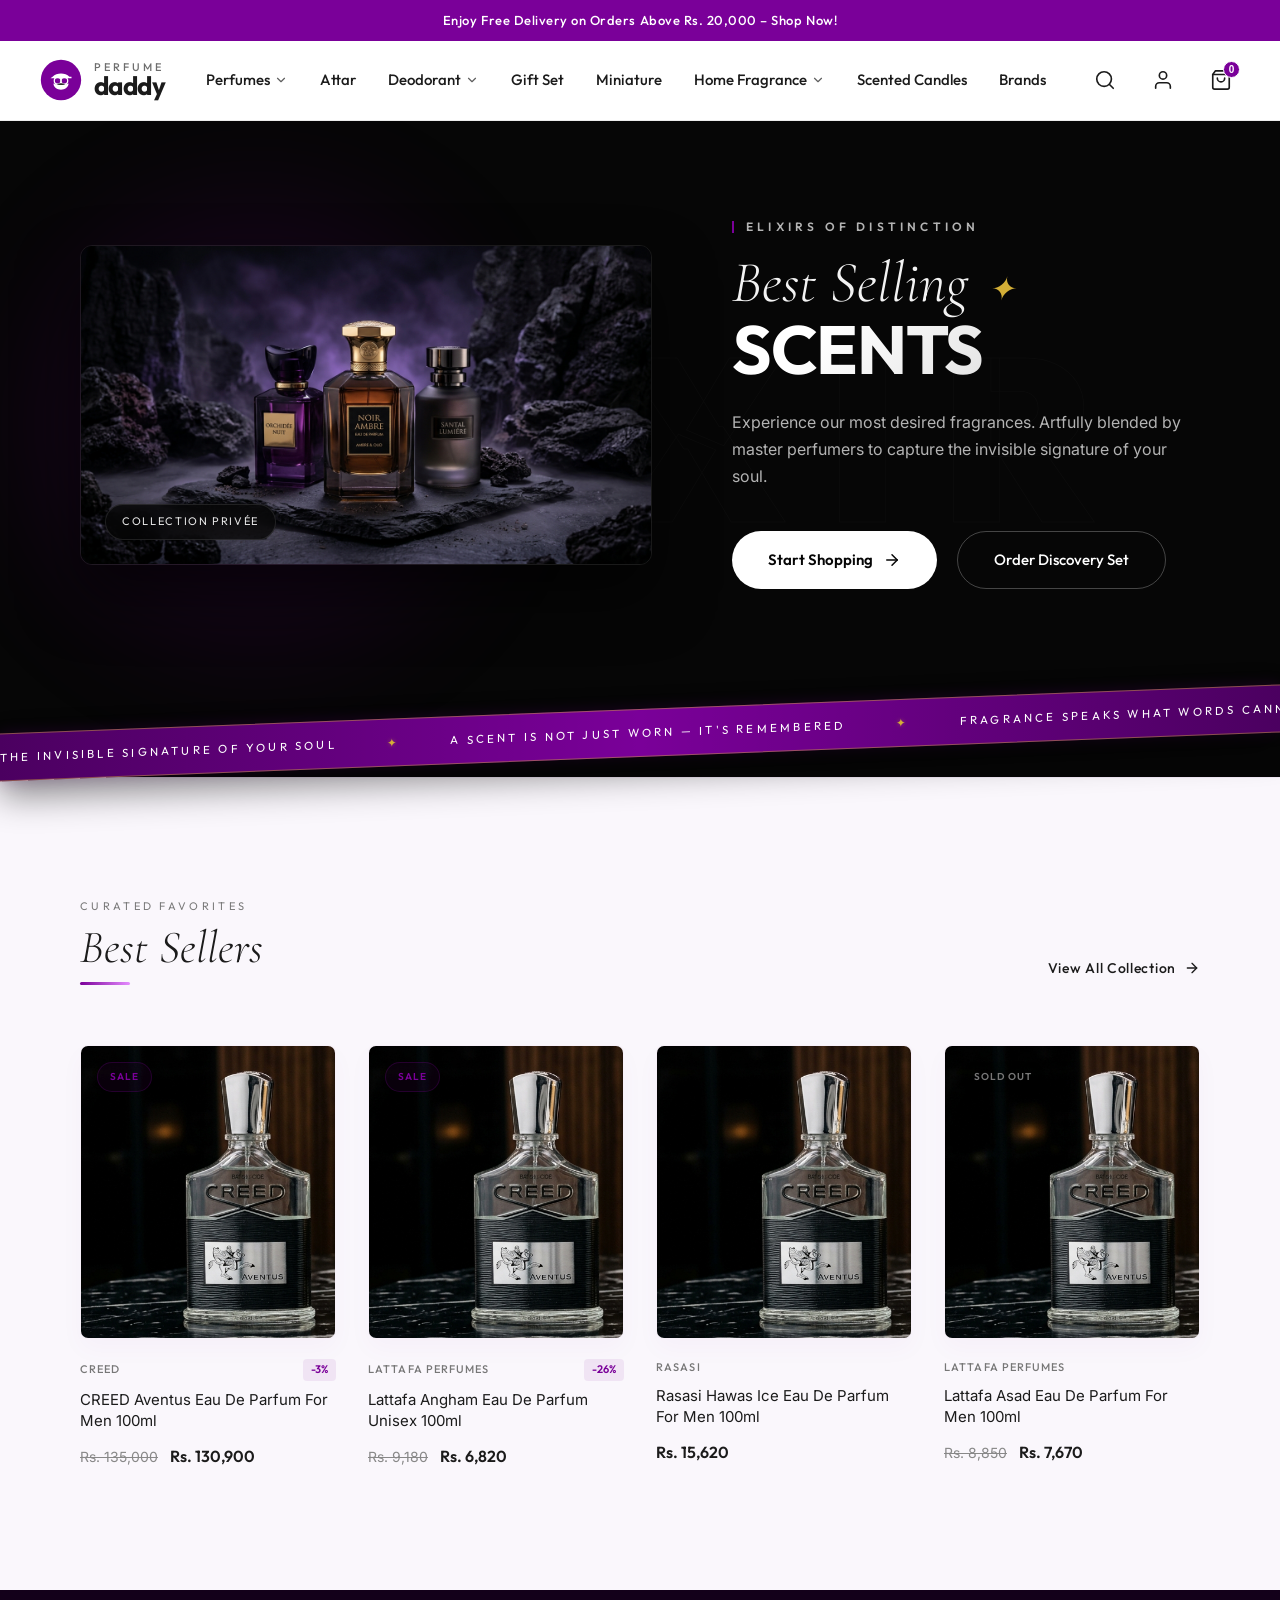
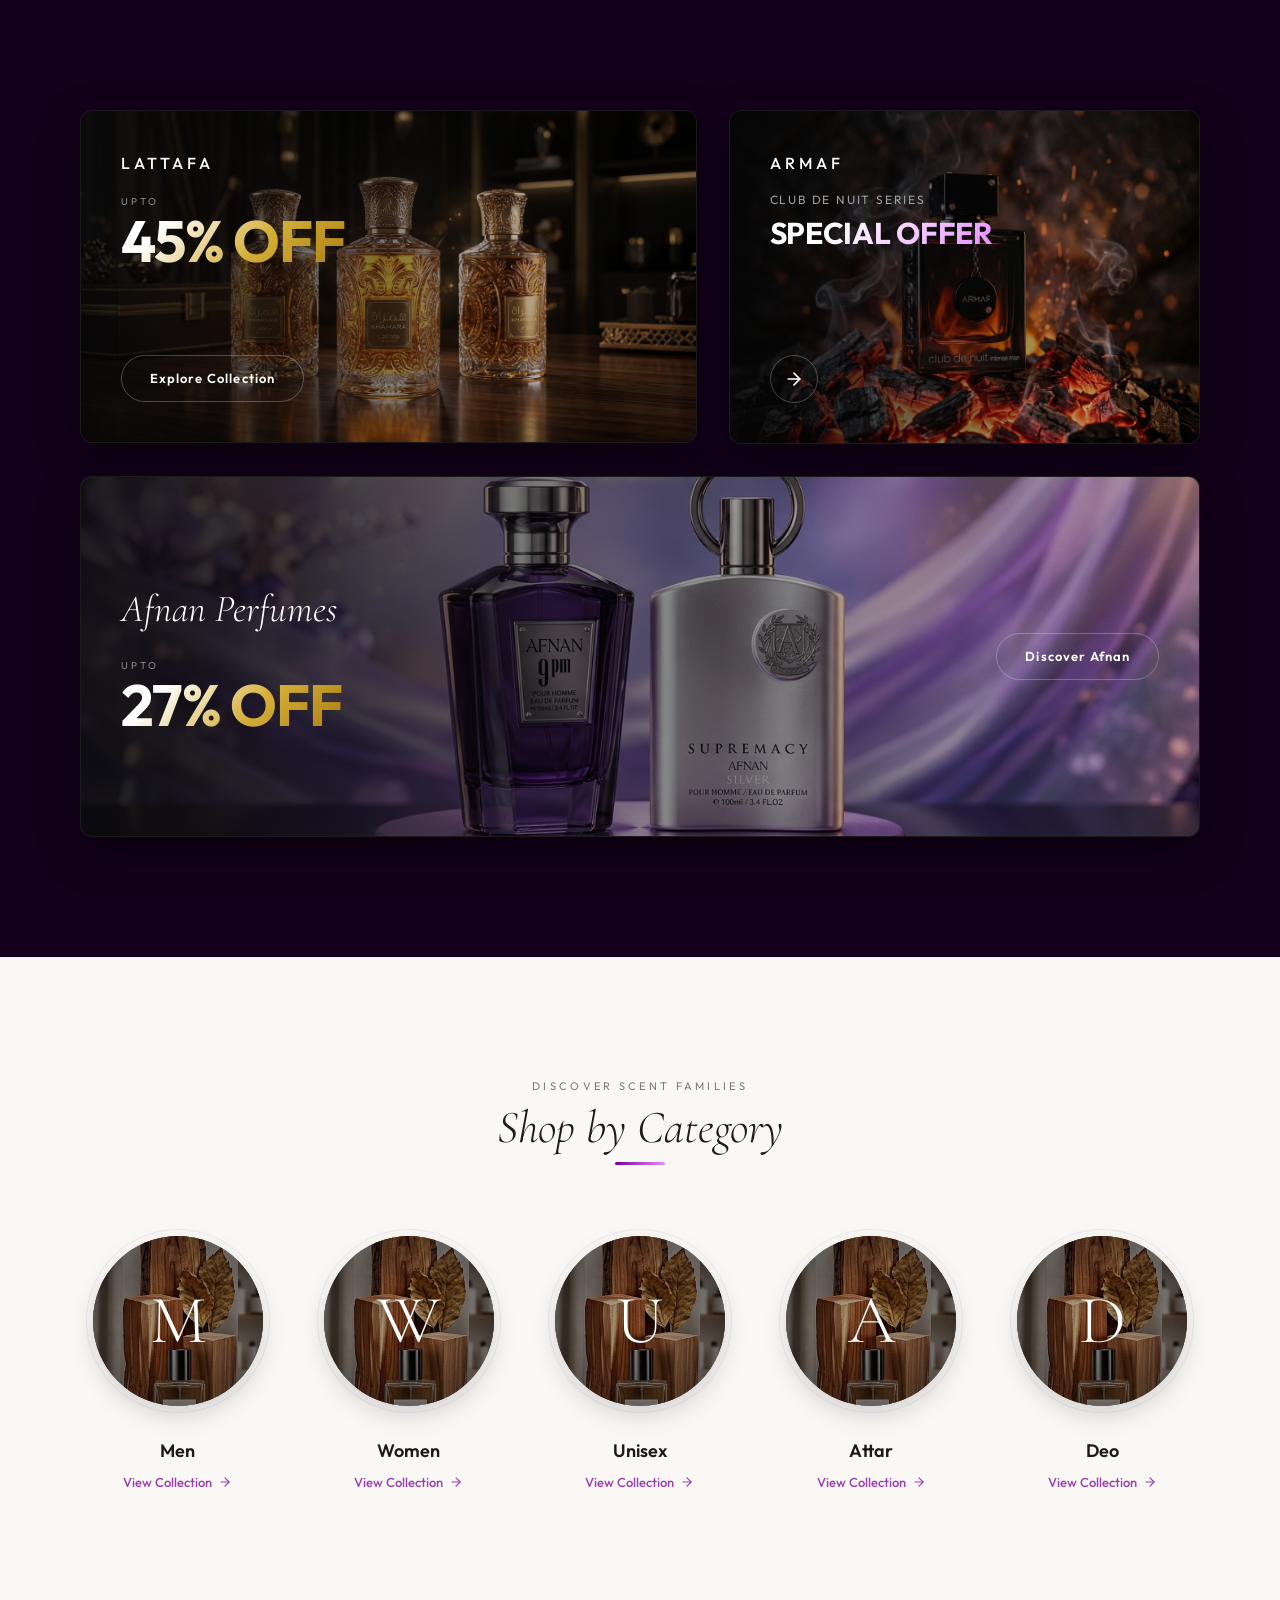
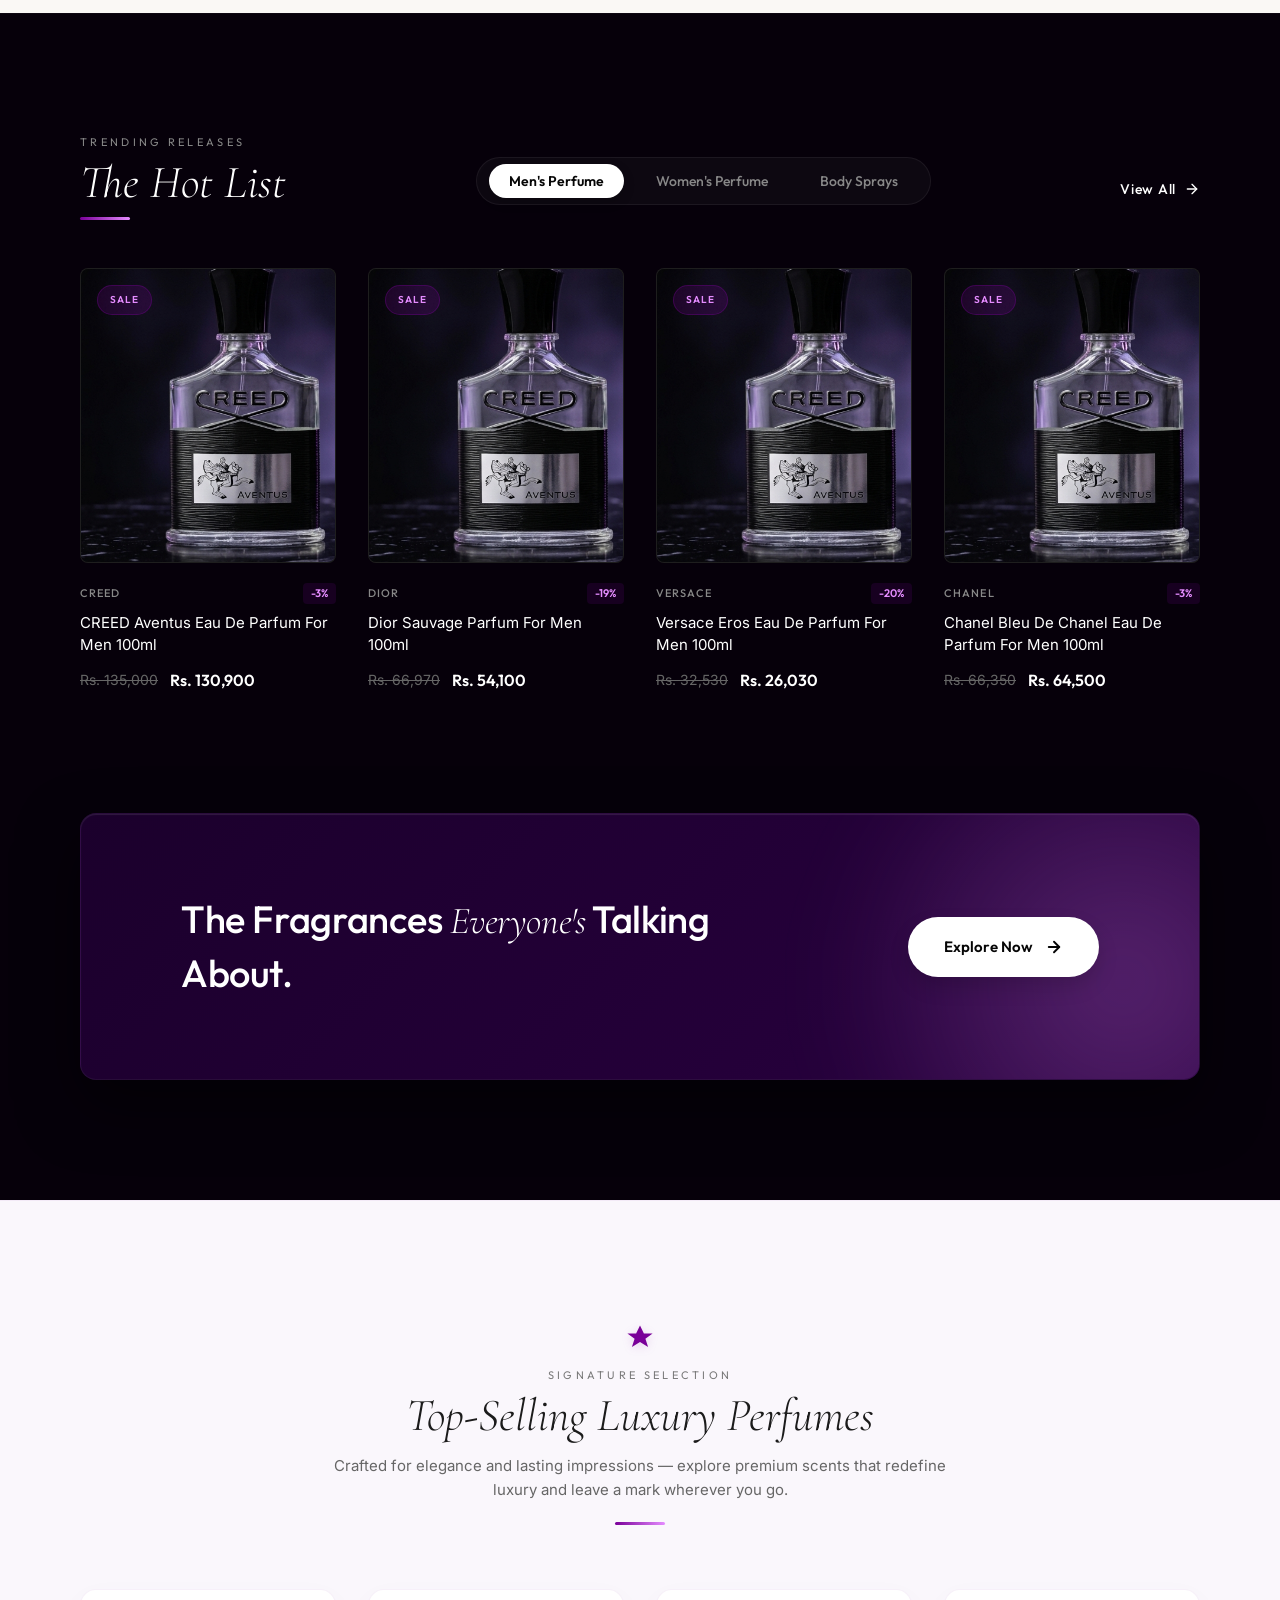
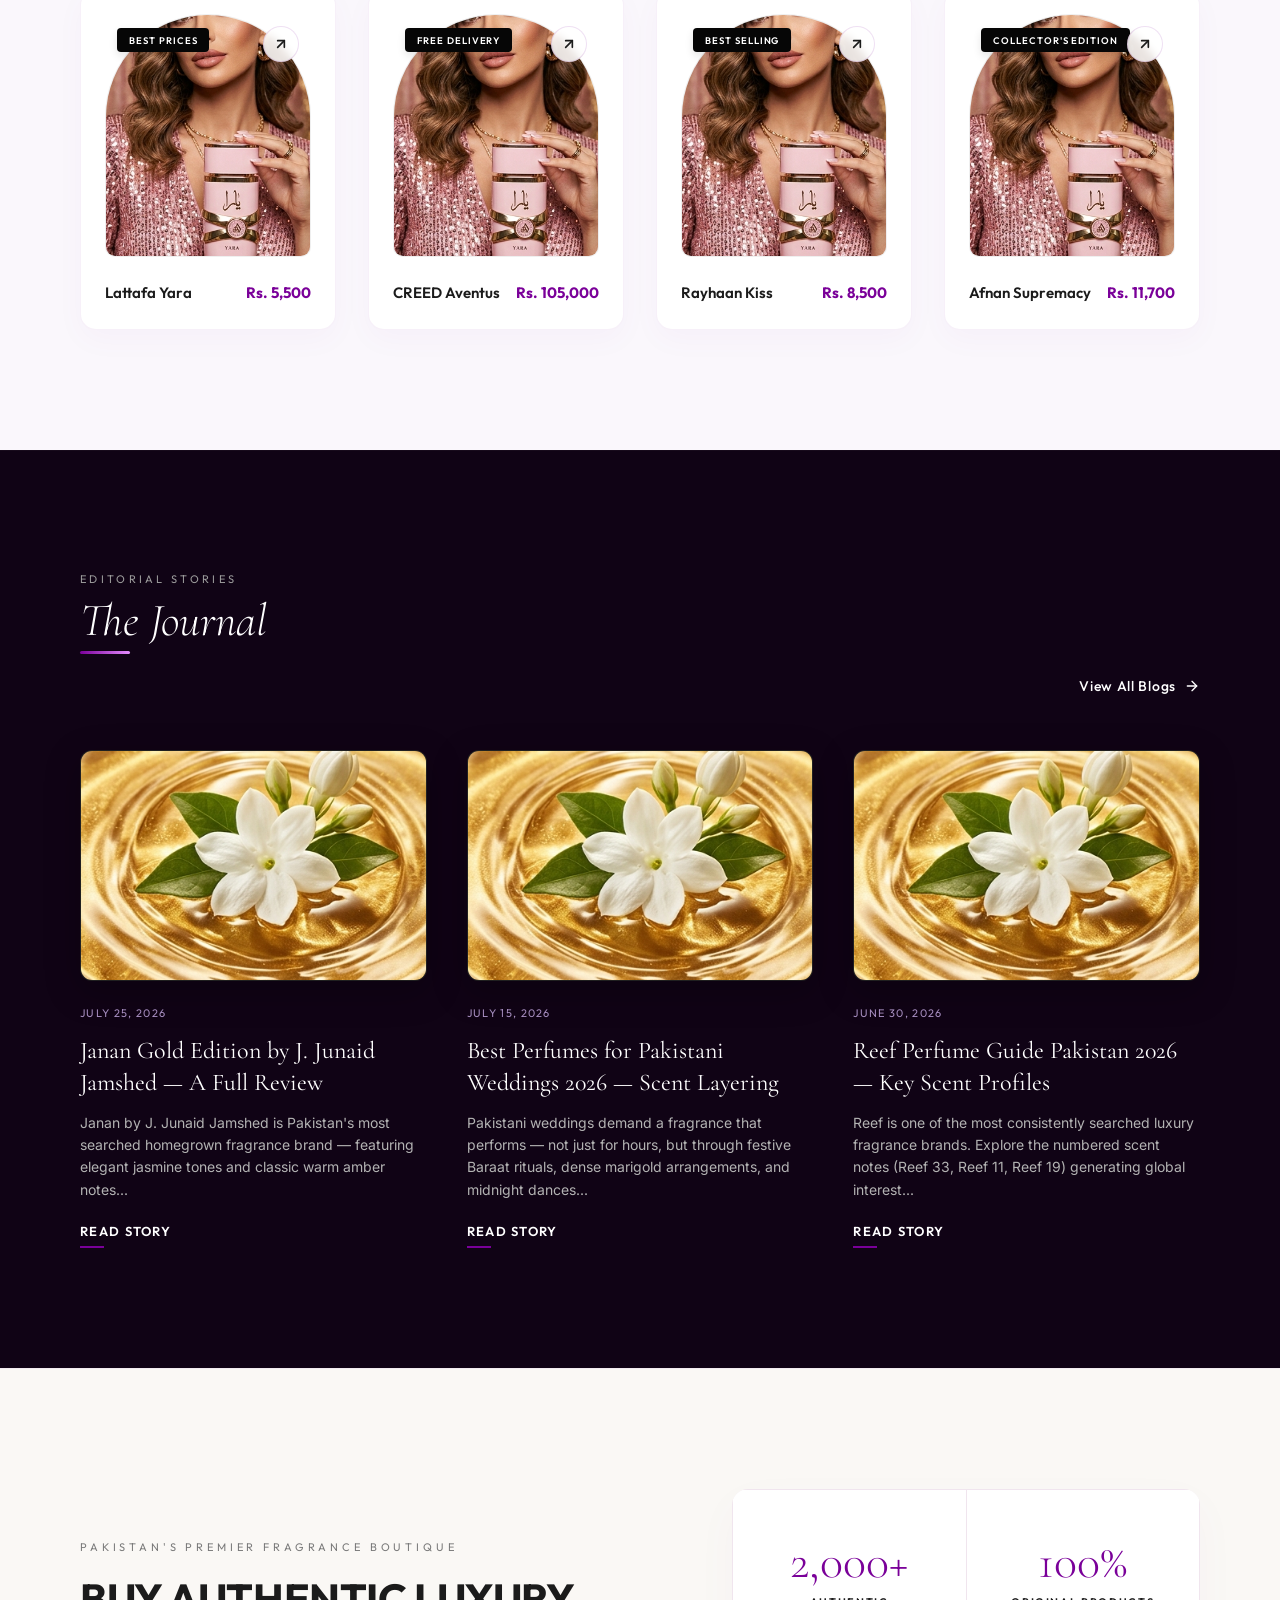
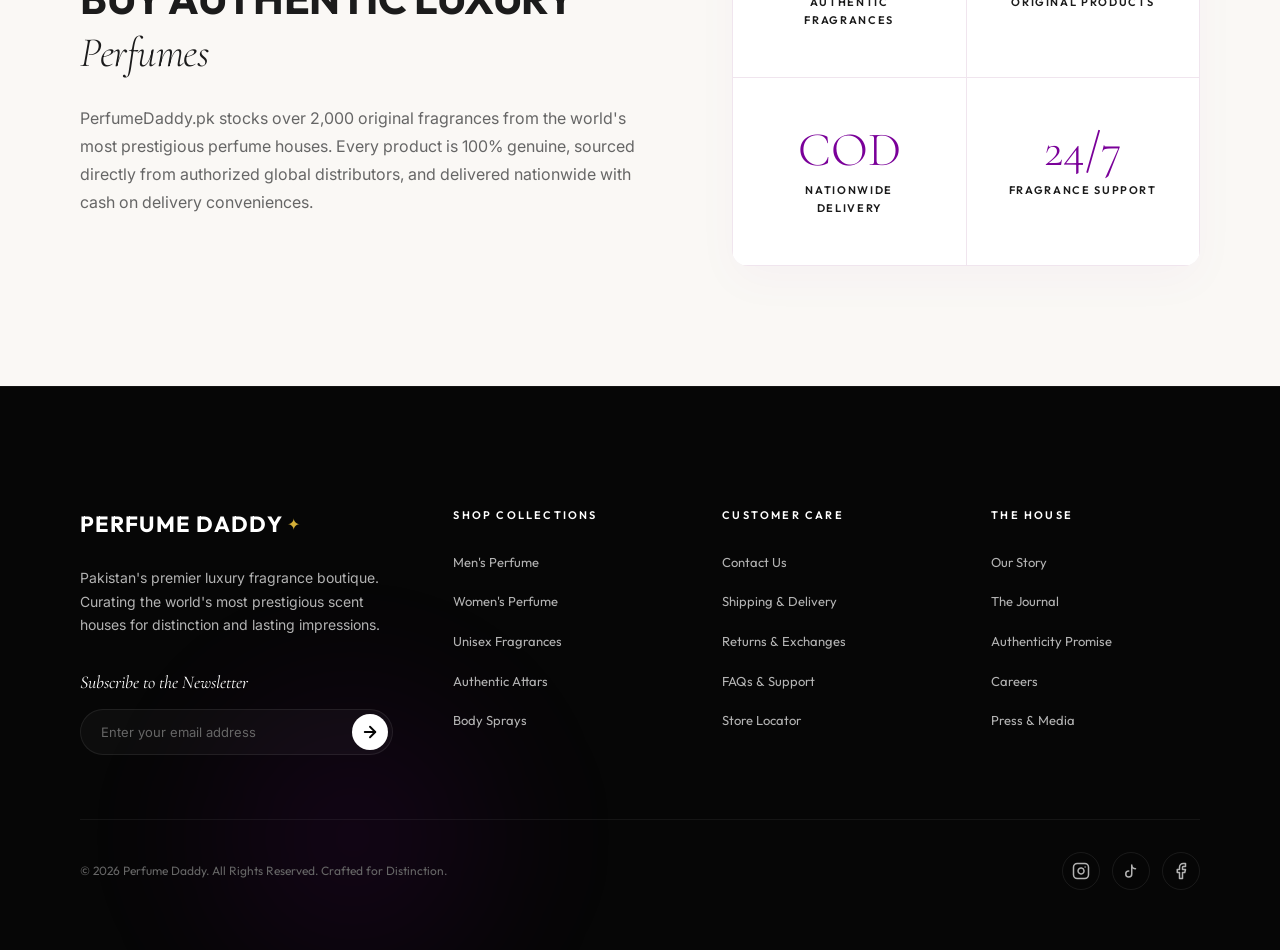
==== index.html @ d7f401bd "first commit" ====
<!DOCTYPE html>
<html lang="en">
<head>
  <meta charset="UTF-8">
  <meta name="viewport" content="width=device-width, initial-scale=1.0">
  <title>Perfume Daddy | Premium Fragrances</title>
  <meta name="description" content="Discover premium perfumes, attars, deodorants, and home fragrances. Enjoy free delivery on orders above Rs. 20,000.">
  
  <!-- Typography: Cormorant Garamond for luxury serif, Outfit for display/headings, Inter for body -->
  <link rel="preconnect" href="https://fonts.googleapis.com">
  <link rel="preconnect" href="https://fonts.gstatic.com" crossorigin>
  <link href="https://fonts.googleapis.com/css2?family=Cormorant+Garamond:ital,wght@0,300;0,400;0,500;0,600;1,400&family=Inter:wght@400;500;600&family=Outfit:wght@400;500;600;700&display=swap" rel="stylesheet">
  
  <!-- CSS Stylesheet -->
  <link rel="stylesheet" href="index.css">
</head>
<body>

  <!-- Announcement Bar -->
  <div class="announcement-bar">
    <div class="announcement-content">
      <span>Enjoy Free Delivery on Orders Above Rs. 20,000 – Shop Now!</span>
    </div>
  </div>

  <!-- Header -->
  <header class="site-header">
    <div class="header-container">
      
      <!-- Mobile Menu Trigger -->
      <button class="mobile-menu-trigger" aria-label="Toggle Menu" id="menuBtn">
        <svg viewBox="0 0 24 24" width="24" height="24" stroke="currentColor" stroke-width="2" fill="none" stroke-linecap="round" stroke-linejoin="round">
          <line x1="3" y1="12" x2="21" y2="12"></line>
          <line x1="3" y1="6" x2="21" y2="6"></line>
          <line x1="3" y1="18" x2="21" y2="18"></line>
        </svg>
      </button>

      <!-- Logo -->
      <a href="/" class="logo-link" aria-label="Perfume Daddy Home">
        <div class="logo-wrapper">
          <!-- Stylized Avatar Icon (Circle + Hipster Character) -->
          <svg class="logo-avatar" viewBox="0 0 100 100" width="42" height="42">
            <circle cx="50" cy="50" r="48" fill="#7A0099" />
            <!-- Cap -->
            <path d="M30 42 C 40 32, 60 32, 70 42 L 75 42 L 75 46 L 25 46 Z" fill="#ffffff" />
            <!-- Glasses -->
            <circle cx="42" cy="52" r="8" stroke="#ffffff" stroke-width="3" fill="none" />
            <circle cx="58" cy="52" r="8" stroke="#ffffff" stroke-width="3" fill="none" />
            <line x1="50" y1="52" x2="50" y2="52" stroke="#ffffff" stroke-width="3" />
            <!-- Beard & Face -->
            <path d="M32 58 C 32 78, 68 78, 68 58 C 68 62, 32 62, 32 58 Z" fill="#ffffff" />
            <!-- Mustache -->
            <path d="M40 60 Q 50 56 60 60 Q 50 64 40 60 Z" fill="#2d2d2d" />
          </svg>
          <div class="logo-text-group">
            <span class="logo-subtitle">perfume</span>
            <span class="logo-title">daddy</span>
          </div>
        </div>
      </a>

      <!-- Desktop Navigation Menu -->
      <nav class="desktop-nav" aria-label="Primary Navigation">
        <ul class="nav-list">
          <li class="nav-item has-dropdown">
            <a href="/perfumes" class="nav-link">
              Perfumes
              <svg class="dropdown-chevron" viewBox="0 0 24 24" width="14" height="14" stroke="currentColor" stroke-width="2" fill="none" stroke-linecap="round" stroke-linejoin="round">
                <polyline points="6 9 12 15 18 9"></polyline>
              </svg>
            </a>
            <!-- Premium Dropdown Menu -->
            <div class="dropdown-panel">
              <div class="dropdown-grid">
                <div class="dropdown-column">
                  <h3>By Concentration</h3>
                  <ul>
                    <li><a href="/eau-de-parfum">Eau de Parfum (EDP)</a></li>
                    <li><a href="/eau-de-toilette">Eau de Toilette (EDT)</a></li>
                    <li><a href="/eau-de-cologne">Eau de Cologne (EDC)</a></li>
                    <li><a href="/parfum-extraits">Parfum Extraits</a></li>
                  </ul>
                </div>
                <div class="dropdown-column">
                  <h3>By Scent Profile</h3>
                  <ul>
                    <li><a href="/woody">Woody & Earthy</a></li>
                    <li><a href="/citrus">Fresh & Citrusy</a></li>
                    <li><a href="/oriental">Warm & Spicy</a></li>
                    <li><a href="/floral">Floral & Sweet</a></li>
                  </ul>
                </div>
                <div class="dropdown-column">
                  <h3>Trending</h3>
                  <ul>
                    <li><a href="/new-arrivals">New Arrivals</a></li>
                    <li><a href="/best-sellers">Best Sellers</a></li>
                    <li><a href="/exclusive">Exclusive Blends</a></li>
                  </ul>
                </div>
              </div>
            </div>
          </li>
          
          <li class="nav-item">
            <a href="/attar" class="nav-link">Attar</a>
          </li>
          
          <li class="nav-item has-dropdown">
            <a href="/deodorant" class="nav-link">
              Deodorant
              <svg class="dropdown-chevron" viewBox="0 0 24 24" width="14" height="14" stroke="currentColor" stroke-width="2" fill="none" stroke-linecap="round" stroke-linejoin="round">
                <polyline points="6 9 12 15 18 9"></polyline>
              </svg>
            </a>
            <div class="dropdown-panel mini-dropdown">
              <ul>
                <li><a href="/deodorant-men">For Men</a></li>
                <li><a href="/deodorant-women">For Women</a></li>
                <li><a href="/deodorant-unisex">Unisex</a></li>
              </ul>
            </div>
          </li>
          
          <li class="nav-item">
            <a href="/gift-set" class="nav-link">Gift Set</a>
          </li>
          
          <li class="nav-item">
            <a href="/miniature" class="nav-link">Miniature</a>
          </li>
          
          <li class="nav-item has-dropdown">
            <a href="/home-fragrance" class="nav-link">
              Home Fragrance
              <svg class="dropdown-chevron" viewBox="0 0 24 24" width="14" height="14" stroke="currentColor" stroke-width="2" fill="none" stroke-linecap="round" stroke-linejoin="round">
                <polyline points="6 9 12 15 18 9"></polyline>
              </svg>
            </a>
            <div class="dropdown-panel mini-dropdown">
              <ul>
                <li><a href="/reed-diffusers">Reed Diffusers</a></li>
                <li><a href="/room-sprays">Room Sprays</a></li>
                <li><a href="/essential-oils">Essential Oils</a></li>
              </ul>
            </div>
          </li>
          
          <li class="nav-item">
            <a href="/scented-candles" class="nav-link">Scented Candles</a>
          </li>
          
          <li class="nav-item">
            <a href="/brands" class="nav-link">Brands</a>
          </li>
        </ul>
      </nav>

      <!-- Action Utility Icons -->
      <div class="header-utilities">
        <button class="utility-btn" id="searchBtn" aria-label="Search Catalog">
          <svg viewBox="0 0 24 24" width="22" height="22" stroke="currentColor" stroke-width="1.8" fill="none" stroke-linecap="round" stroke-linejoin="round">
            <circle cx="11" cy="11" r="8"></circle>
            <line x1="21" y1="21" x2="16.65" y2="16.65"></line>
          </svg>
        </button>
        
        <a href="/account" class="utility-btn" aria-label="My Account">
          <svg viewBox="0 0 24 24" width="22" height="22" stroke="currentColor" stroke-width="1.8" fill="none" stroke-linecap="round" stroke-linejoin="round">
            <path d="M20 21v-2a4 4 0 0 0-4-4H8a4 4 0 0 0-4 4v2"></path>
            <circle cx="12" cy="7" r="4"></circle>
          </svg>
        </a>
        
        <button class="utility-btn cart-btn" id="cartBtn" aria-label="Shopping Cart">
          <svg viewBox="0 0 24 24" width="22" height="22" stroke="currentColor" stroke-width="1.8" fill="none" stroke-linecap="round" stroke-linejoin="round">
            <path d="M6 2L3 6v14a2 2 0 0 0 2 2h14a2 2 0 0 0 2-2V6l-3-4z"></path>
            <line x1="3" y1="6" x2="21" y2="6"></line>
            <path d="M16 10a4 4 0 0 1-8 0"></path>
          </svg>
          <span class="cart-badge">0</span>
        </button>
      </div>

    </div>
  </header>

  <!-- Interactive Slide-out Search Panel -->
  <div class="search-overlay" id="searchOverlay">
    <div class="search-container">
      <div class="search-box">
        <svg class="search-box-icon" viewBox="0 0 24 24" width="20" height="20" stroke="currentColor" stroke-width="2" fill="none" stroke-linecap="round" stroke-linejoin="round">
          <circle cx="11" cy="11" r="8"></circle>
          <line x1="21" y1="21" x2="16.65" y2="16.65"></line>
        </svg>
        <input type="text" placeholder="Search for perfumes, brands, notes..." aria-label="Search" id="searchInput">
        <button class="search-close-btn" id="closeSearchBtn" aria-label="Close Search">
          <svg viewBox="0 0 24 24" width="24" height="24" stroke="currentColor" stroke-width="2" fill="none" stroke-linecap="round" stroke-linejoin="round">
            <line x1="18" y1="6" x2="6" y2="18"></line>
            <line x1="6" y1="6" x2="18" y2="18"></line>
          </svg>
        </button>
      </div>
      <div class="search-suggestions">
        <p class="suggestion-title">Popular Searches</p>
        <div class="suggestion-tags">
          <a href="/search?q=oud" class="tag">Oud Perfumes</a>
          <a href="/search?q=musk" class="tag">Musk Attar</a>
          <a href="/search?q=french" class="tag">French Fragrances</a>
          <a href="/search?q=gift" class="tag">Gift Boxes</a>
        </div>
      </div>
    </div>
  </div>

  <!-- Interactive Slide-out Cart Drawer -->
  <div class="cart-drawer-overlay" id="cartDrawerOverlay">
    <div class="cart-drawer">
      <div class="cart-drawer-header">
        <h2>Your Bag</h2>
        <button class="cart-close-btn" id="closeCartBtn" aria-label="Close Cart">
          <svg viewBox="0 0 24 24" width="24" height="24" stroke="currentColor" stroke-width="2" fill="none" stroke-linecap="round" stroke-linejoin="round">
            <line x1="18" y1="6" x2="6" y2="18"></line>
            <line x1="6" y1="6" x2="18" y2="18"></line>
          </svg>
        </button>
      </div>
      
      <div class="cart-drawer-body">
        <!-- Empty Cart State -->
        <div class="empty-cart-state">
          <svg viewBox="0 0 24 24" width="48" height="48" stroke="#ccc" stroke-width="1.5" fill="none" stroke-linecap="round" stroke-linejoin="round">
            <path d="M6 2L3 6v14a2 2 0 0 0 2 2h14a2 2 0 0 0 2-2V6l-3-4z"></path>
            <line x1="3" y1="6" x2="21" y2="6"></line>
            <path d="M16 10a4 4 0 0 1-8 0"></path>
          </svg>
          <p>Your bag is empty.</p>
          <a href="/collections" class="btn-primary">Browse Perfumes</a>
        </div>
      </div>
    </div>
  </div>

  <!-- Mobile Menu Drawer -->
  <div class="mobile-drawer-overlay" id="mobileDrawerOverlay">
    <div class="mobile-drawer">
      <div class="mobile-drawer-header">
        <span class="mobile-logo-text">perfume daddy</span>
        <button class="mobile-close-btn" id="closeMenuBtn" aria-label="Close Menu">
          <svg viewBox="0 0 24 24" width="24" height="24" stroke="currentColor" stroke-width="2" fill="none" stroke-linecap="round" stroke-linejoin="round">
            <line x1="18" y1="6" x2="6" y2="18"></line>
            <line x1="6" y1="6" x2="18" y2="18"></line>
          </svg>
        </button>
      </div>
      <div class="mobile-drawer-body">
        <ul class="mobile-nav-list">
          <li class="mobile-nav-item">
            <a href="/perfumes" class="mobile-nav-link">Perfumes</a>
          </li>
          <li class="mobile-nav-item">
            <a href="/attar" class="mobile-nav-link">Attar</a>
          </li>
          <li class="mobile-nav-item">
            <a href="/deodorant" class="mobile-nav-link">Deodorant</a>
          </li>
          <li class="mobile-nav-item">
            <a href="/gift-set" class="mobile-nav-link">Gift Set</a>
          </li>
          <li class="mobile-nav-item">
            <a href="/miniature" class="mobile-nav-link">Miniature</a>
          </li>
          <li class="mobile-nav-item">
            <a href="/home-fragrance" class="mobile-nav-link">Home Fragrance</a>
          </li>
          <li class="mobile-nav-item">
            <a href="/scented-candles" class="mobile-nav-link">Scented Candles</a>
          </li>
          <li class="mobile-nav-item">
            <a href="/brands" class="mobile-nav-link">Brands</a>
          </li>
        </ul>
      </div>
    </div>
  </div>

  <!-- Main Content Area -->
  <main class="page-content">
    <section class="luxury-hero">
      <div class="hero-watermark">ELIXIR</div>
      <div class="hero-bg-glow"></div>
      <div class="hero-grid-container">
        
        <!-- Left Column: Visual Showcase -->
        <div class="hero-visual-column">
          <div class="product-frame">
            <img src="assets/images/hero_perfumes.jpg" alt="Premium luxury perfume bottles showcase: Orchidée Nuit, Noir Ambre, and Santal Lumière on slate pedestals" class="hero-product-img" loading="eager" fetchpriority="high" width="1600" height="900">
            <div class="frame-ambient-shadow"></div>
            <div class="frame-tag">Collection Privée</div>
          </div>
        </div>

        <!-- Right Column: Editorial Copy -->
        <div class="hero-text-column">
          <span class="hero-supheading">Elixirs of Distinction</span>
          <h1 class="hero-heading">
            <span class="serif-title">Best Selling <span class="gold-spark">✦</span></span>
            <span class="sans-title">Scents</span>
          </h1>
          <p class="hero-description">
            Experience our most desired fragrances. Artfully blended by master perfumers to capture the invisible signature of your soul.
          </p>
          <div class="hero-cta-group">
            <a href="/shop" class="btn-luxury-primary">
              Start Shopping
              <svg class="cta-arrow" viewBox="0 0 24 24" width="18" height="18" stroke="currentColor" stroke-width="2" fill="none" stroke-linecap="round" stroke-linejoin="round">
                <line x1="5" y1="12" x2="19" y2="12"></line>
                <polyline points="12 5 19 12 12 19"></polyline>
              </svg>
            </a>
            <a href="/discovery-set" class="btn-luxury-secondary">Order Discovery Set</a>
          </div>
        </div>

      </div>
    </section>

    <!-- Tilted Ribbon Marquee -->
    <div class="tilted-ticker-wrapper">
      <div class="tilted-ticker-bar">
        <div class="ticker-track">
          <div class="ticker-content">
            <span>The invisible signature of your soul</span>
            <span class="ticker-divider">✦</span>
            <span>A scent is not just worn — it's remembered</span>
            <span class="ticker-divider">✦</span>
            <span>Fragrance speaks what words cannot express</span>
            <span class="ticker-divider">✦</span>
            <span>The invisible signature of your soul</span>
            <span class="ticker-divider">✦</span>
            <span>A scent is not just worn — it's remembered</span>
            <span class="ticker-divider">✦</span>
            <span>Fragrance speaks what words cannot express</span>
            <span class="ticker-divider">✦</span>
          </div>
          <div class="ticker-content" aria-hidden="true">
            <span>The invisible signature of your soul</span>
            <span class="ticker-divider">✦</span>
            <span>A scent is not just worn — it's remembered</span>
            <span class="ticker-divider">✦</span>
            <span>Fragrance speaks what words cannot express</span>
            <span class="ticker-divider">✦</span>
            <span>The invisible signature of your soul</span>
            <span class="ticker-divider">✦</span>
            <span>A scent is not just worn — it's remembered</span>
            <span class="ticker-divider">✦</span>
            <span>Fragrance speaks what words cannot express</span>
            <span class="ticker-divider">✦</span>
          </div>
        </div>
      </div>
    </div>

    <!-- Luxury Best Sellers Section -->
    <section class="best-sellers-section">
      <div class="section-container">
        
        <!-- Section Header -->
        <div class="section-header">
          <div class="header-title-wrapper">
            <span class="section-supheading">Curated Favorites</span>
            <h2 class="section-title">Best Sellers</h2>
            <div class="title-accent-bar"></div>
          </div>
          <a href="/collections/best-sellers" class="btn-view-all">
            View All Collection
            <svg class="view-all-arrow" viewBox="0 0 24 24" width="16" height="16" stroke="currentColor" stroke-width="2" fill="none" stroke-linecap="round" stroke-linejoin="round">
              <line x1="5" y1="12" x2="19" y2="12"></line>
              <polyline points="12 5 19 12 12 19"></polyline>
            </svg>
          </a>
        </div>

        <!-- Product Grid -->
        <div class="product-grid">
          
          <!-- Card 1: Creed Aventus -->
          <div class="product-card">
            <div class="product-image-wrapper">
              <span class="product-badge sale">Sale</span>
              <img src="assets/images/best_sellers.jpg" alt="Creed Aventus Eau De Parfum For Men 100ml" class="product-img img-pos-1">
              <button class="btn-quick-add" aria-label="Add Creed Aventus to Bag">Add to Bag</button>
            </div>
            <div class="product-info">
              <div class="brand-row">
                <span class="brand-name">Creed</span>
                <span class="discount-tag">-3%</span>
              </div>
              <h3 class="product-title"><a href="/products/creed-aventus">CREED Aventus Eau De Parfum For Men 100ml</a></h3>
              <div class="price-row">
                <span class="price-original">Rs. 135,000</span>
                <span class="price-current">Rs. 130,900</span>
              </div>
            </div>
          </div>

          <!-- Card 2: Lattafa Angham -->
          <div class="product-card">
            <div class="product-image-wrapper">
              <span class="product-badge sale">Sale</span>
              <img src="assets/images/best_sellers.jpg" alt="Lattafa Angham Eau De Parfum Unisex 100ml" class="product-img img-pos-2">
              <button class="btn-quick-add" aria-label="Add Lattafa Angham to Bag">Add to Bag</button>
            </div>
            <div class="product-info">
              <div class="brand-row">
                <span class="brand-name">Lattafa Perfumes</span>
                <span class="discount-tag">-26%</span>
              </div>
              <h3 class="product-title"><a href="/products/lattafa-angham">Lattafa Angham Eau De Parfum Unisex 100ml</a></h3>
              <div class="price-row">
                <span class="price-original">Rs. 9,180</span>
                <span class="price-current">Rs. 6,820</span>
              </div>
            </div>
          </div>

          <!-- Card 3: Rasasi Hawas Ice -->
          <div class="product-card">
            <div class="product-image-wrapper">
              <img src="assets/images/best_sellers.jpg" alt="Rasasi Hawas Ice Eau De Parfum For Men 100ml" class="product-img img-pos-3">
              <button class="btn-quick-add" aria-label="Add Rasasi Hawas Ice to Bag">Add to Bag</button>
            </div>
            <div class="product-info">
              <div class="brand-row">
                <span class="brand-name">Rasasi</span>
              </div>
              <h3 class="product-title"><a href="/products/rasasi-hawas-ice">Rasasi Hawas Ice Eau De Parfum For Men 100ml</a></h3>
              <div class="price-row">
                <span class="price-current font-highlight">Rs. 15,620</span>
              </div>
            </div>
          </div>

          <!-- Card 4: Lattafa Asad -->
          <div class="product-card">
            <div class="product-image-wrapper">
              <span class="product-badge sold-out">Sold out</span>
              <img src="assets/images/best_sellers.jpg" alt="Lattafa Asad Eau De Parfum For Men 100ml" class="product-img img-pos-4">
              <button class="btn-quick-add disabled" disabled aria-label="Lattafa Asad Sold Out">Sold Out</button>
            </div>
            <div class="product-info">
              <div class="brand-row">
                <span class="brand-name">Lattafa Perfumes</span>
              </div>
              <h3 class="product-title"><a href="/products/lattafa-asad">Lattafa Asad Eau De Parfum For Men 100ml</a></h3>
              <div class="price-row">
                <span class="price-original">Rs. 8,850</span>
                <span class="price-current">Rs. 7,670</span>
              </div>
            </div>
          </div>

        </div>
      </div>
    </section>

    <!-- Luxury Promotional Campaigns Section -->
    <section class="promo-campaigns-section">
      <div class="promo-container">
        
        <!-- Row 1 Banners -->
        <div class="promo-row-top">
          
          <!-- Card 1: Lattafa Promo -->
          <div class="promo-card lattafa-card">
            <div class="promo-image-container">
              <img src="assets/images/promo_lattafa.jpg" alt="Lattafa Khamrah Luxury Perfumes" class="promo-img">
            </div>
            <div class="promo-overlay">
              <div class="promo-text-group">
                <span class="promo-brand">Lattafa</span>
                <span class="promo-label">Upto</span>
                <h3 class="promo-discount">45% Off</h3>
              </div>
              <a href="/collections/lattafa" class="btn-promo-luxury">Explore Collection</a>
            </div>
          </div>

          <!-- Card 2: Armaf Club de Nuit Promo -->
          <div class="promo-card armaf-card">
            <div class="promo-image-container">
              <img src="assets/images/promo_club_de_nuit.jpg" alt="Club de Nuit Intense Man" class="promo-img">
            </div>
            <div class="promo-overlay">
              <div class="promo-text-group">
                <span class="promo-brand">Armaf</span>
                <span class="promo-tagline">Club De Nuit Series</span>
                <h3 class="promo-discount-small">Special Offer</h3>
              </div>
              <a href="/collections/armaf" class="btn-promo-luxury-circle" aria-label="Explore Armaf">
                <svg viewBox="0 0 24 24" width="20" height="20" stroke="currentColor" stroke-width="2" fill="none" stroke-linecap="round" stroke-linejoin="round">
                  <line x1="5" y1="12" x2="19" y2="12"></line>
                  <polyline points="12 5 19 12 12 19"></polyline>
                </svg>
              </a>
            </div>
          </div>

        </div>

        <!-- Row 2 Banners (Full Width Afnan) -->
        <div class="promo-row-bottom">
          
          <!-- Card 3: Afnan Promo -->
          <div class="promo-card afnan-card">
            <div class="promo-image-container">
              <img src="assets/images/promo_afnan.jpg" alt="Afnan 9PM and Supremacy Perfumes" class="promo-img">
            </div>
            <div class="promo-overlay horizontal-overlay">
              <div class="promo-text-group">
                <span class="promo-brand-display">Afnan Perfumes</span>
                <span class="promo-label">Upto</span>
                <h3 class="promo-discount">27% Off</h3>
              </div>
              <a href="/collections/afnan" class="btn-promo-luxury">Discover Afnan</a>
            </div>
          </div>

        </div>

      </div>
    </section>

    <!-- Luxury Shop by Category Section -->
    <section class="category-selection-section">
      <div class="category-container">
        
        <!-- Section Header -->
        <div class="category-section-header">
          <span class="category-supheading">Discover Scent Families</span>
          <h2 class="category-title">Shop by Category</h2>
          <div class="title-accent-bar"></div>
        </div>

        <!-- Categories Grid -->
        <div class="category-grid">
          
          <!-- Category 1: Men -->
          <a href="/collections/men" class="category-card">
            <div class="category-circle-wrapper">
              <div class="category-circle">
                <img src="assets/images/categories.jpg" alt="Men's Fragrances Category" class="category-img pos-men">
                <div class="category-overlay">
                  <span class="category-initial">M</span>
                </div>
              </div>
            </div>
            <h3 class="category-name">Men</h3>
            <span class="category-link">
              View Collection
              <svg class="cat-link-arrow" viewBox="0 0 24 24" width="14" height="14" stroke="currentColor" stroke-width="2" fill="none" stroke-linecap="round" stroke-linejoin="round">
                <line x1="5" y1="12" x2="19" y2="12"></line>
                <polyline points="12 5 19 12 12 19"></polyline>
              </svg>
            </span>
          </a>

          <!-- Category 2: Women -->
          <a href="/collections/women" class="category-card">
            <div class="category-circle-wrapper">
              <div class="category-circle">
                <img src="assets/images/categories.jpg" alt="Women's Fragrances Category" class="category-img pos-women">
                <div class="category-overlay">
                  <span class="category-initial">W</span>
                </div>
              </div>
            </div>
            <h3 class="category-name">Women</h3>
            <span class="category-link">
              View Collection
              <svg class="cat-link-arrow" viewBox="0 0 24 24" width="14" height="14" stroke="currentColor" stroke-width="2" fill="none" stroke-linecap="round" stroke-linejoin="round">
                <line x1="5" y1="12" x2="19" y2="12"></line>
                <polyline points="12 5 19 12 12 19"></polyline>
              </svg>
            </span>
          </a>

          <!-- Category 3: Unisex -->
          <a href="/collections/unisex" class="category-card">
            <div class="category-circle-wrapper">
              <div class="category-circle">
                <img src="assets/images/categories.jpg" alt="Unisex Fragrances Category" class="category-img pos-unisex">
                <div class="category-overlay">
                  <span class="category-initial">U</span>
                </div>
              </div>
            </div>
            <h3 class="category-name">Unisex</h3>
            <span class="category-link">
              View Collection
              <svg class="cat-link-arrow" viewBox="0 0 24 24" width="14" height="14" stroke="currentColor" stroke-width="2" fill="none" stroke-linecap="round" stroke-linejoin="round">
                <line x1="5" y1="12" x2="19" y2="12"></line>
                <polyline points="12 5 19 12 12 19"></polyline>
              </svg>
            </span>
          </a>

          <!-- Category 4: Attar -->
          <a href="/collections/attar" class="category-card">
            <div class="category-circle-wrapper">
              <div class="category-circle">
                <img src="assets/images/categories.jpg" alt="Attars Category" class="category-img pos-attar">
                <div class="category-overlay">
                  <span class="category-initial">A</span>
                </div>
              </div>
            </div>
            <h3 class="category-name">Attar</h3>
            <span class="category-link">
              View Collection
              <svg class="cat-link-arrow" viewBox="0 0 24 24" width="14" height="14" stroke="currentColor" stroke-width="2" fill="none" stroke-linecap="round" stroke-linejoin="round">
                <line x1="5" y1="12" x2="19" y2="12"></line>
                <polyline points="12 5 19 12 12 19"></polyline>
              </svg>
            </span>
          </a>

          <!-- Category 5: Deo -->
          <a href="/collections/deo" class="category-card">
            <div class="category-circle-wrapper">
              <div class="category-circle">
                <img src="assets/images/categories.jpg" alt="Deodorants Category" class="category-img pos-deo">
                <div class="category-overlay">
                  <span class="category-initial">D</span>
                </div>
              </div>
            </div>
            <h3 class="category-name">Deo</h3>
            <span class="category-link">
              View Collection
              <svg class="cat-link-arrow" viewBox="0 0 24 24" width="14" height="14" stroke="currentColor" stroke-width="2" fill="none" stroke-linecap="round" stroke-linejoin="round">
                <line x1="5" y1="12" x2="19" y2="12"></line>
                <polyline points="12 5 19 12 12 19"></polyline>
              </svg>
            </span>
          </a>

        </div>

      </div>
    </section>

    <!-- Luxury The Hot List Tabs Section -->
    <section class="hot-list-section">
      <div class="section-container">
        
        <!-- Section Header with Tabs -->
        <div class="hot-list-header">
          <div class="hot-list-title-group">
            <span class="hot-list-supheading">Trending Releases</span>
            <h2 class="hot-list-title">The Hot List</h2>
          </div>
          
          <!-- Category Tabs -->
          <div class="hot-list-tabs" role="tablist" aria-label="Fragrance Collections">
            <button class="tab-btn active" role="tab" aria-selected="true" aria-controls="men-panel" id="tab-men">Men's Perfume</button>
            <button class="tab-btn" role="tab" aria-selected="false" aria-controls="women-panel" id="tab-women">Women's Perfume</button>
            <button class="tab-btn" role="tab" aria-selected="false" aria-controls="body-sprays-panel" id="tab-sprays">Body Sprays</button>
          </div>

          <a href="/collections/hot-list" class="btn-view-all-light">
            View All
            <svg class="view-all-arrow" viewBox="0 0 24 24" width="16" height="16" stroke="currentColor" stroke-width="2" fill="none" stroke-linecap="round" stroke-linejoin="round">
              <line x1="5" y1="12" x2="19" y2="12"></line>
              <polyline points="12 5 19 12 12 19"></polyline>
            </svg>
          </a>
        </div>

        <div class="title-accent-bar-left"></div>

        <!-- Hot List Men Grid (Active by default) -->
        <div class="hot-list-grid active" id="men-panel" role="tabpanel" aria-labelledby="tab-men">
          
          <!-- Card 1: Creed Aventus -->
          <div class="hot-card">
            <div class="hot-image-wrapper">
              <span class="hot-badge sale">Sale</span>
              <img src="assets/images/hot_list.jpg" alt="Creed Aventus" class="hot-img hot-pos-1">
              <button class="btn-quick-add-dark" aria-label="Add Creed Aventus to Bag">Add to Bag</button>
            </div>
            <div class="hot-info">
              <div class="hot-brand-row">
                <span class="hot-brand">Creed</span>
                <span class="hot-discount">-3%</span>
              </div>
              <h3 class="hot-card-title"><a href="/products/creed-aventus">CREED Aventus Eau De Parfum For Men 100ml</a></h3>
              <div class="hot-price-row">
                <span class="hot-price-original">Rs. 135,000</span>
                <span class="hot-price-current">Rs. 130,900</span>
              </div>
            </div>
          </div>

          <!-- Card 2: Dior Sauvage -->
          <div class="hot-card">
            <div class="hot-image-wrapper">
              <span class="hot-badge sale">Sale</span>
              <img src="assets/images/hot_list.jpg" alt="Dior Sauvage" class="hot-img hot-pos-2">
              <button class="btn-quick-add-dark" aria-label="Add Dior Sauvage to Bag">Add to Bag</button>
            </div>
            <div class="hot-info">
              <div class="hot-brand-row">
                <span class="hot-brand">Dior</span>
                <span class="hot-discount">-19%</span>
              </div>
              <h3 class="hot-card-title"><a href="/products/dior-sauvage">Dior Sauvage Parfum For Men 100ml</a></h3>
              <div class="hot-price-row">
                <span class="hot-price-original">Rs. 66,970</span>
                <span class="hot-price-current">Rs. 54,100</span>
              </div>
            </div>
          </div>

          <!-- Card 3: Versace Eros -->
          <div class="hot-card">
            <div class="hot-image-wrapper">
              <span class="hot-badge sale">Sale</span>
              <img src="assets/images/hot_list.jpg" alt="Versace Eros" class="hot-img hot-pos-3">
              <button class="btn-quick-add-dark" aria-label="Add Versace Eros to Bag">Add to Bag</button>
            </div>
            <div class="hot-info">
              <div class="hot-brand-row">
                <span class="hot-brand">Versace</span>
                <span class="hot-discount">-20%</span>
              </div>
              <h3 class="hot-card-title"><a href="/products/versace-eros">Versace Eros Eau De Parfum For Men 100ml</a></h3>
              <div class="hot-price-row">
                <span class="hot-price-original">Rs. 32,530</span>
                <span class="hot-price-current">Rs. 26,030</span>
              </div>
            </div>
          </div>

          <!-- Card 4: Bleu de Chanel -->
          <div class="hot-card">
            <div class="hot-image-wrapper">
              <span class="hot-badge sale">Sale</span>
              <img src="assets/images/hot_list.jpg" alt="Bleu de Chanel" class="hot-img hot-pos-4">
              <button class="btn-quick-add-dark" aria-label="Add Bleu de Chanel to Bag">Add to Bag</button>
            </div>
            <div class="hot-info">
              <div class="hot-brand-row">
                <span class="hot-brand">Chanel</span>
                <span class="hot-discount">-3%</span>
              </div>
              <h3 class="hot-card-title"><a href="/products/bleu-de-chanel">Chanel Bleu De Chanel Eau De Parfum For Men 100ml</a></h3>
              <div class="hot-price-row">
                <span class="hot-price-original">Rs. 66,350</span>
                <span class="hot-price-current">Rs. 64,500</span>
              </div>
            </div>
          </div>

        </div>

      </div>
    </section>

    <!-- Luxury Floating CTA Banner Section -->
    <section class="luxury-cta-banner-section">
      <div class="cta-banner-container">
        <div class="cta-banner-glow"></div>
        <div class="cta-banner-content">
          <h2 class="cta-banner-heading">
            The Fragrances <span class="cta-serif-italic">Everyone's</span> Talking About.
          </h2>
          <a href="/collections/trending" class="btn-cta-luxury-pill">
            Explore Now
            <svg class="cta-pill-arrow" viewBox="0 0 24 24" width="18" height="18" stroke="currentColor" stroke-width="2.5" fill="none" stroke-linecap="round" stroke-linejoin="round">
              <line x1="5" y1="12" x2="19" y2="12"></line>
              <polyline points="12 5 19 12 12 19"></polyline>
            </svg>
          </a>
        </div>
      </div>
    </section>

    <!-- Luxury Top-Selling Luxury Perfumes Section -->
    <section class="top-selling-section">
      <div class="section-container">
        
        <!-- Center Section Header -->
        <div class="top-selling-header">
          <div class="top-selling-icon-wrap">
            <!-- Stylized Brand Crown / Seal Icon -->
            <svg viewBox="0 0 100 100" width="30" height="30" fill="currentColor" class="brand-seal-icon">
              <path d="M50 15 L 63 42 L 92 42 L 68 59 L 77 87 L 50 70 L 23 87 L 32 59 L 8 42 L 37 42 Z" fill="#7A0099" />
            </svg>
          </div>
          <span class="top-selling-supheading">Signature Selection</span>
          <h2 class="top-selling-title">Top-Selling Luxury Perfumes</h2>
          <p class="top-selling-subtitle">
            Crafted for elegance and lasting impressions — explore premium scents that redefine luxury and leave a mark wherever you go.
          </p>
          <div class="title-accent-bar-center"></div>
        </div>

        <!-- Top Selling Grid -->
        <div class="top-selling-grid">
          
          <!-- Card 1: Lattafa Yara -->
          <div class="top-card">
            <div class="top-card-inner">
              <div class="top-badge-wrapper">
                <span class="top-rect-badge">Best Prices</span>
              </div>
              <a href="/products/lattafa-yara" class="top-arrow-btn" aria-label="View Lattafa Yara">
                <svg viewBox="0 0 24 24" width="16" height="16" stroke="currentColor" stroke-width="2.5" fill="none" stroke-linecap="round" stroke-linejoin="round">
                  <line x1="7" y1="17" x2="17" y2="7"></line>
                  <polyline points="7 7 17 7 17 17"></polyline>
                </svg>
              </a>
              <div class="top-image-arch">
                <img src="assets/images/top_selling.jpg" alt="Lattafa Yara" class="top-img pos-yara">
              </div>
              <div class="top-card-info">
                <span class="top-perfume-name">Lattafa Yara</span>
                <span class="top-perfume-price">Rs. 5,500</span>
              </div>
            </div>
          </div>

          <!-- Card 2: Creed Aventus -->
          <div class="top-card">
            <div class="top-card-inner">
              <div class="top-badge-wrapper">
                <span class="top-rect-badge">Free Delivery</span>
              </div>
              <a href="/products/creed-aventus" class="top-arrow-btn" aria-label="View Creed Aventus">
                <svg viewBox="0 0 24 24" width="16" height="16" stroke="currentColor" stroke-width="2.5" fill="none" stroke-linecap="round" stroke-linejoin="round">
                  <line x1="7" y1="17" x2="17" y2="7"></line>
                  <polyline points="7 7 17 7 17 17"></polyline>
                </svg>
              </a>
              <div class="top-image-arch">
                <img src="assets/images/top_selling.jpg" alt="Creed Aventus" class="top-img pos-aventus">
              </div>
              <div class="top-card-info">
                <span class="top-perfume-name">CREED Aventus</span>
                <span class="top-perfume-price">Rs. 105,000</span>
              </div>
            </div>
          </div>

          <!-- Card 3: Rayhaan Kiss -->
          <div class="top-card">
            <div class="top-card-inner">
              <div class="top-badge-wrapper">
                <span class="top-rect-badge">Best Selling</span>
              </div>
              <a href="/products/rayhaan-kiss" class="top-arrow-btn" aria-label="View Rayhaan Kiss">
                <svg viewBox="0 0 24 24" width="16" height="16" stroke="currentColor" stroke-width="2.5" fill="none" stroke-linecap="round" stroke-linejoin="round">
                  <line x1="7" y1="17" x2="17" y2="7"></line>
                  <polyline points="7 7 17 7 17 17"></polyline>
                </svg>
              </a>
              <div class="top-image-arch">
                <img src="assets/images/top_selling.jpg" alt="Rayhaan Kiss" class="top-img pos-kiss">
              </div>
              <div class="top-card-info">
                <span class="top-perfume-name">Rayhaan Kiss</span>
                <span class="top-perfume-price">Rs. 8,500</span>
              </div>
            </div>
          </div>

          <!-- Card 4: Afnan Supremacy -->
          <div class="top-card">
            <div class="top-card-inner">
              <div class="top-badge-wrapper">
                <span class="top-rect-badge">Collector's Edition</span>
              </div>
              <a href="/products/afnan-supremacy" class="top-arrow-btn" aria-label="View Afnan Supremacy">
                <svg viewBox="0 0 24 24" width="16" height="16" stroke="currentColor" stroke-width="2.5" fill="none" stroke-linecap="round" stroke-linejoin="round">
                  <line x1="7" y1="17" x2="17" y2="7"></line>
                  <polyline points="7 7 17 7 17 17"></polyline>
                </svg>
              </a>
              <div class="top-image-arch">
                <img src="assets/images/top_selling.jpg" alt="Afnan Supremacy" class="top-img pos-supremacy">
              </div>
              <div class="top-card-info">
                <span class="top-perfume-name">Afnan Supremacy</span>
                <span class="top-perfume-price">Rs. 11,700</span>
              </div>
            </div>
          </div>

        </div>

      </div>
    </section>

    <!-- Luxury The Journal Section -->
    <section class="journal-section">
      <div class="section-container">
        
        <!-- Left Section Header -->
        <div class="journal-header">
          <div class="journal-title-group">
            <span class="journal-supheading">Editorial Stories</span>
            <h2 class="journal-title">The Journal</h2>
            <div class="title-accent-bar-left"></div>
          </div>
          
          <a href="/blogs/news" class="btn-view-all-light">
            View All Blogs
            <svg class="view-all-arrow" viewBox="0 0 24 24" width="16" height="16" stroke="currentColor" stroke-width="2" fill="none" stroke-linecap="round" stroke-linejoin="round">
              <line x1="5" y1="12" x2="19" y2="12"></line>
              <polyline points="12 5 19 12 12 19"></polyline>
            </svg>
          </a>
        </div>

        <!-- Journal Grid -->
        <div class="journal-grid">
          
          <!-- Blog Card 1 -->
          <article class="journal-card">
            <a href="/blogs/news/janan-gold" class="journal-img-link">
              <div class="journal-image-wrapper">
                <img src="assets/images/journal.jpg" alt="Janan Gold Edition by J. Junaid Jamshed" class="journal-img pos-janan">
              </div>
            </a>
            <div class="journal-info">
              <span class="journal-date">July 25, 2026</span>
              <h3 class="journal-card-title">
                <a href="/blogs/news/janan-gold">Janan Gold Edition by J. Junaid Jamshed — A Full Review</a>
              </h3>
              <p class="journal-excerpt">
                Janan by J. Junaid Jamshed is Pakistan's most searched homegrown fragrance brand — featuring elegant jasmine tones and classic warm amber notes...
              </p>
              <a href="/blogs/news/janan-gold" class="journal-read-link">
                Read Story
                <span class="journal-link-line"></span>
              </a>
            </div>
          </article>

          <!-- Blog Card 2 -->
          <article class="journal-card">
            <a href="/blogs/news/pakistani-weddings" class="journal-img-link">
              <div class="journal-image-wrapper">
                <img src="assets/images/journal.jpg" alt="Best Perfumes for Pakistani Weddings" class="journal-img pos-wedding">
              </div>
            </a>
            <div class="journal-info">
              <span class="journal-date">July 15, 2026</span>
              <h3 class="journal-card-title">
                <a href="/blogs/news/pakistani-weddings">Best Perfumes for Pakistani Weddings 2026 — Scent Layering</a>
              </h3>
              <p class="journal-excerpt">
                Pakistani weddings demand a fragrance that performs — not just for hours, but through festive Baraat rituals, dense marigold arrangements, and midnight dances...
              </p>
              <a href="/blogs/news/pakistani-weddings" class="journal-read-link">
                Read Story
                <span class="journal-link-line"></span>
              </a>
            </div>
          </article>

          <!-- Blog Card 3 -->
          <article class="journal-card">
            <a href="/blogs/news/reef-perfume-guide" class="journal-img-link">
              <div class="journal-image-wrapper">
                <img src="assets/images/journal.jpg" alt="Reef Perfume Guide Pakistan 2026" class="journal-img pos-reef">
              </div>
            </a>
            <div class="journal-info">
              <span class="journal-date">June 30, 2026</span>
              <h3 class="journal-card-title">
                <a href="/blogs/news/reef-perfume-guide">Reef Perfume Guide Pakistan 2026 — Key Scent Profiles</a>
              </h3>
              <p class="journal-excerpt">
                Reef is one of the most consistently searched luxury fragrance brands. Explore the numbered scent notes (Reef 33, Reef 11, Reef 19) generating global interest...
              </p>
              <a href="/blogs/news/reef-perfume-guide" class="journal-read-link">
                Read Story
                <span class="journal-link-line"></span>
              </a>
            </div>
          </article>

        </div>

      </div>
    </section>

    <!-- Luxury Brand Stats Section -->
    <section class="brand-stats-section">
      <div class="stats-container">
        
        <!-- Left Column: Editorial Copy -->
        <div class="stats-text-block">
          <span class="stats-supheading">Pakistan's Premier Fragrance Boutique</span>
          <h2 class="stats-title">
            Buy Authentic Luxury <span class="stats-serif-italic">Perfumes</span>
          </h2>
          <p class="stats-description">
            PerfumeDaddy.pk stocks over 2,000 original fragrances from the world's most prestigious perfume houses. Every product is 100% genuine, sourced directly from authorized global distributors, and delivered nationwide with cash on delivery conveniences.
          </p>
        </div>

        <!-- Right Column: Stats Grid -->
        <div class="stats-quad-grid">
          
          <!-- Stat 1 -->
          <div class="stat-box">
            <span class="stat-number">2,000+</span>
            <span class="stat-label">Authentic Fragrances</span>
          </div>

          <!-- Stat 2 -->
          <div class="stat-box">
            <span class="stat-number">100%</span>
            <span class="stat-label">Original Products</span>
          </div>

          <!-- Stat 3 -->
          <div class="stat-box">
            <span class="stat-number">COD</span>
            <span class="stat-label">Nationwide Delivery</span>
          </div>

          <!-- Stat 4 -->
          <div class="stat-box">
            <span class="stat-number">24/7</span>
            <span class="stat-label">Fragrance Support</span>
          </div>

        </div>

      </div>
    </section>
  </main>

  <!-- Luxury Footer -->
  <footer class="luxury-footer">
    <div class="footer-glow"></div>
    
    <!-- Top Footer: Brand, Columns, Newsletter -->
    <div class="footer-top-container">
      
      <!-- Brand & Newsletter -->
      <div class="footer-brand-column">
        <div class="footer-logo">
          <span class="footer-logo-main">Perfume Daddy</span>
          <span class="footer-logo-spark">✦</span>
        </div>
        <p class="footer-tagline">
          Pakistan's premier luxury fragrance boutique. Curating the world's most prestigious scent houses for distinction and lasting impressions.
        </p>
        
        <!-- Newsletter Box -->
        <div class="footer-newsletter-wrap">
          <span class="newsletter-title">Subscribe to the Newsletter</span>
          <form class="newsletter-form" action="/subscribe" method="POST">
            <input type="email" placeholder="Enter your email address" class="newsletter-input" required>
            <button type="submit" class="btn-newsletter-submit" aria-label="Subscribe to newsletter">
              <svg viewBox="0 0 24 24" width="18" height="18" stroke="currentColor" stroke-width="2.5" fill="none" stroke-linecap="round" stroke-linejoin="round">
                <line x1="5" y1="12" x2="19" y2="12"></line>
                <polyline points="12 5 19 12 12 19"></polyline>
              </svg>
            </button>
          </form>
        </div>
      </div>

      <!-- Links Column 1: Shop -->
      <div class="footer-links-column">
        <h4 class="footer-column-heading">Shop Collections</h4>
        <ul class="footer-links-list">
          <li><a href="/collections/men" class="footer-link">Men's Perfume</a></li>
          <li><a href="/collections/women" class="footer-link">Women's Perfume</a></li>
          <li><a href="/collections/unisex" class="footer-link">Unisex Fragrances</a></li>
          <li><a href="/collections/attar" class="footer-link">Authentic Attars</a></li>
          <li><a href="/collections/deo" class="footer-link">Body Sprays</a></li>
        </ul>
      </div>

      <!-- Links Column 2: Info -->
      <div class="footer-links-column">
        <h4 class="footer-column-heading">Customer Care</h4>
        <ul class="footer-links-list">
          <li><a href="/pages/contact" class="footer-link">Contact Us</a></li>
          <li><a href="/pages/shipping" class="footer-link">Shipping & Delivery</a></li>
          <li><a href="/pages/returns" class="footer-link">Returns & Exchanges</a></li>
          <li><a href="/pages/faqs" class="footer-link">FAQs & Support</a></li>
          <li><a href="/pages/store-locator" class="footer-link">Store Locator</a></li>
        </ul>
      </div>

      <!-- Links Column 3: Brand -->
      <div class="footer-links-column">
        <h4 class="footer-column-heading">The House</h4>
        <ul class="footer-links-list">
          <li><a href="/pages/our-story" class="footer-link">Our Story</a></li>
          <li><a href="/blogs/news" class="footer-link">The Journal</a></li>
          <li><a href="/pages/authenticity" class="footer-link">Authenticity Promise</a></li>
          <li><a href="/pages/careers" class="footer-link">Careers</a></li>
          <li><a href="/pages/press" class="footer-link">Press & Media</a></li>
        </ul>
      </div>

    </div>

    <!-- Bottom Footer: Copyright and Socials -->
    <div class="footer-bottom-container">
      <div class="footer-bottom-divider"></div>
      <div class="footer-bottom-flex">
        
        <!-- Copyright -->
        <span class="footer-copyright">
          &copy; 2026 Perfume Daddy. All Rights Reserved. Crafted for Distinction.
        </span>

        <!-- Social Icons -->
        <div class="footer-social-row">
          <a href="https://instagram.com" class="social-icon-btn" target="_blank" rel="noopener noreferrer" aria-label="Instagram Profile">
            <svg viewBox="0 0 24 24" width="18" height="18" stroke="currentColor" stroke-width="2" fill="none" stroke-linecap="round" stroke-linejoin="round">
              <rect x="2" y="2" width="20" height="20" rx="5" ry="5"></rect>
              <path d="M16 11.37A4 4 0 1 1 12.63 8 4 4 0 0 1 16 11.37z"></path>
              <line x1="17.5" y1="6.5" x2="17.51" y2="6.5"></line>
            </svg>
          </a>
          <a href="https://tiktok.com" class="social-icon-btn" target="_blank" rel="noopener noreferrer" aria-label="TikTok Profile">
            <svg viewBox="0 0 24 24" width="18" height="18" stroke="currentColor" stroke-width="2" fill="none" stroke-linecap="round" stroke-linejoin="round">
              <path d="M9 12a4 4 0 1 0 4 4V4a5 5 0 0 0 5 5"></path>
            </svg>
          </a>
          <a href="https://facebook.com" class="social-icon-btn" target="_blank" rel="noopener noreferrer" aria-label="Facebook Profile">
            <svg viewBox="0 0 24 24" width="18" height="18" stroke="currentColor" stroke-width="2" fill="none" stroke-linecap="round" stroke-linejoin="round">
              <path d="M18 2h-3a5 5 0 0 0-5 5v3H7v4h3v8h4v-8h3l1-4h-4V7a1 1 0 0 1 1-1h3z"></path>
            </svg>
          </a>
        </div>

      </div>
    </div>
  </footer>

  <script src="app.js"></script>
</body>
</html>
---- index.css ----
/* Modern Luxury CSS Design System */
:root {
  --primary-purple: #7A0099;
  --primary-purple-hover: #5A0070;
  --primary-purple-light: rgba(122, 0, 153, 0.08);
  --gold-accent: #d4af37;
  
  --text-dark: #1b1b1b;
  --text-muted: #6e6e6e;
  --bg-light: #f9f9f9;
  --bg-cream: #FAF7FC;
  --bg-sand: #FAF8F5;
  --bg-aubergine: #13001a;
  --border-light: #ececec;

  --font-display: 'Outfit', sans-serif;
  --font-body: 'Inter', sans-serif;
  --font-serif: 'Cormorant Garamond', serif;

  /* Fluid Responsive Clamp Typography */
  --font-size-h1: clamp(2.5rem, 5vw + 1rem, 4.25rem);
  --font-size-h2: clamp(1.85rem, 3.5vw + 1rem, 2.875rem);
  --font-size-h3: clamp(1.25rem, 2vw + 0.8rem, 1.75rem);
  --font-size-body: clamp(0.875rem, 0.5vw + 0.75rem, 1rem);

  /* Standardized Border Radiuses */
  --radius-sm: 4px;
  --radius-md: 8px;
  --radius-lg: 16px;
  --radius-pill: 40px;

  /* Standardized Transitions */
  --transition-fast: all 0.2s cubic-bezier(0.4, 0, 0.2, 1);
  --transition-smooth: all 0.35s cubic-bezier(0.165, 0.84, 0.44, 1);
  --transition-bounce: all 0.5s cubic-bezier(0.175, 0.885, 0.32, 1.275);
}

* {
  margin: 0;
  padding: 0;
  box-sizing: border-box;
}

html {
  scroll-behavior: smooth;
}

body {
  font-family: var(--font-body);
  color: var(--text-dark);
  background-color: #060606;
  overflow-x: hidden;
  line-height: 1.6;
  -webkit-font-smoothing: antialiased;
  -moz-osx-font-smoothing: grayscale;
}

/* Accessible Focus States */
:focus-visible {
  outline: 2px solid var(--primary-purple);
  outline-offset: 3px;
}

/* Reduced Motion Override */
@media (prefers-reduced-motion: reduce) {
  *, ::before, ::after {
    animation-duration: 0.01ms !important;
    animation-iteration-count: 1 !important;
    transition-duration: 0.01ms !important;
    scroll-behavior: auto !important;
  }
}

/* Announcement Bar */
.announcement-bar {
  background-color: var(--primary-purple);
  color: #ffffff;
  text-align: center;
  padding: 10px 20px;
  font-family: var(--font-display);
  font-size: 13px;
  font-weight: 500;
  letter-spacing: 0.04em;
  position: relative;
  z-index: 100;
}

/* Header Container */
.site-header {
  background-color: #ffffff;
  border-bottom: 1px solid var(--border-light);
  position: sticky;
  top: 0;
  z-index: 99;
  height: 80px;
}

.header-container {
  max-width: 1440px;
  margin: 0 auto;
  height: 100%;
  display: flex;
  align-items: center;
  justify-content: space-between;
  padding: 0 40px;
}

/* Logo Styles */
.logo-link {
  text-decoration: none;
  color: inherit;
}

.logo-wrapper {
  display: flex;
  align-items: center;
  gap: 12px;
}

.logo-avatar {
  flex-shrink: 0;
  transition: transform 0.4s cubic-bezier(0.175, 0.885, 0.32, 1.275);
}

.logo-link:hover .logo-avatar {
  transform: rotate(6deg) scale(1.05);
}

.logo-text-group {
  display: flex;
  flex-direction: column;
  line-height: 1;
}

.logo-subtitle {
  font-family: var(--font-display);
  font-size: 11px;
  font-weight: 500;
  text-transform: uppercase;
  letter-spacing: 0.28em;
  color: var(--text-muted);
}

.logo-title {
  font-family: var(--font-display);
  font-size: 26px;
  font-weight: 700;
  letter-spacing: -0.02em;
  color: var(--text-dark);
}

/* Desktop Navigation */
.desktop-nav {
  height: 100%;
}

.nav-list {
  display: flex;
  list-style: none;
  height: 100%;
  align-items: center;
  gap: 32px;
}

.nav-item {
  position: relative;
  height: 100%;
  display: flex;
  align-items: center;
}

.nav-link {
  font-family: var(--font-display);
  font-size: 15px;
  font-weight: 500;
  color: var(--text-dark);
  text-decoration: none;
  display: flex;
  align-items: center;
  gap: 4px;
  height: 100%;
  transition: color 0.25s ease;
  position: relative;
}

.nav-link::after {
  content: '';
  position: absolute;
  bottom: 24px;
  left: 0;
  width: 100%;
  height: 2px;
  background-color: var(--primary-purple);
  transform: scaleX(0);
  transform-origin: right;
  transition: transform 0.3s cubic-bezier(0.4, 0, 0.2, 1);
}

.nav-link:hover {
  color: var(--primary-purple);
}

.nav-link:hover::after {
  transform: scaleX(1);
  transform-origin: left;
}

.dropdown-chevron {
  transition: transform 0.25s ease;
  opacity: 0.7;
}

.nav-item:hover .dropdown-chevron {
  transform: rotate(180deg);
  opacity: 1;
}

/* Dropdown Menu Panel */
.dropdown-panel {
  position: absolute;
  top: 80px;
  left: 50%;
  transform: translateX(-50%) translateY(15px);
  background-color: #ffffff;
  border: 1px solid var(--border-light);
  box-shadow: 0 20px 40px rgba(0, 0, 0, 0.08);
  border-radius: 8px;
  padding: 30px;
  min-width: 600px;
  opacity: 0;
  visibility: hidden;
  transition: opacity 0.25s ease, transform 0.25s cubic-bezier(0.165, 0.84, 0.44, 1), visibility 0.25s;
  z-index: 10;
}

.nav-item:hover .dropdown-panel {
  opacity: 1;
  visibility: visible;
  transform: translateX(-50%) translateY(0);
}

.dropdown-grid {
  display: grid;
  grid-template-columns: repeat(3, 1fr);
  gap: 30px;
}

.dropdown-column h3 {
  font-family: var(--font-display);
  font-size: 14px;
  font-weight: 600;
  text-transform: uppercase;
  letter-spacing: 0.05em;
  color: var(--primary-purple);
  margin-bottom: 16px;
}

.dropdown-column ul {
  list-style: none;
  display: flex;
  flex-direction: column;
  gap: 10px;
}

.dropdown-column ul a {
  font-size: 14px;
  color: var(--text-dark);
  text-decoration: none;
  transition: var(--transition-smooth);
}

.dropdown-column ul a:hover {
  color: var(--primary-purple);
  padding-left: 4px;
}

/* Mini Dropdown (Single List) */
.mini-dropdown {
  min-width: 220px;
  padding: 16px 0;
}

.mini-dropdown ul {
  list-style: none;
}

.mini-dropdown ul a {
  display: block;
  padding: 10px 24px;
  font-size: 14px;
  color: var(--text-dark);
  text-decoration: none;
  transition: var(--transition-smooth);
}

.mini-dropdown ul a:hover {
  background-color: var(--bg-light);
  color: var(--primary-purple);
  padding-left: 28px;
}

/* Header Utilities */
.header-utilities {
  display: flex;
  align-items: center;
  gap: 20px;
}

.utility-btn {
  background: none;
  border: none;
  color: var(--text-dark);
  cursor: pointer;
  padding: 8px;
  border-radius: 50%;
  display: flex;
  align-items: center;
  justify-content: center;
  transition: var(--transition-smooth);
  position: relative;
}

.utility-btn:hover {
  background-color: var(--bg-light);
  color: var(--primary-purple);
}

.cart-badge {
  position: absolute;
  top: 0;
  right: 0;
  background-color: var(--primary-purple);
  color: #ffffff;
  font-size: 10px;
  font-weight: 600;
  width: 17px;
  height: 17px;
  border-radius: 50%;
  display: flex;
  align-items: center;
  justify-content: center;
  border: 1.5px solid #ffffff;
}

/* Mobile Trigger */
.mobile-menu-trigger {
  display: none;
  background: none;
  border: none;
  color: var(--text-dark);
  cursor: pointer;
  padding: 8px;
}

/* Search Overlay Panel */
.search-overlay {
  position: fixed;
  top: 0;
  left: 0;
  width: 100%;
  height: 100%;
  background-color: rgba(0, 0, 0, 0.4);
  backdrop-filter: blur(4px);
  z-index: 200;
  opacity: 0;
  visibility: hidden;
  transition: opacity 0.3s ease, visibility 0.3s;
}

.search-overlay.active {
  opacity: 1;
  visibility: visible;
}

.search-container {
  background-color: #ffffff;
  padding: 30px 40px;
  box-shadow: 0 10px 30px rgba(0, 0, 0, 0.05);
  transform: translateY(-50px);
  transition: transform 0.35s cubic-bezier(0.165, 0.84, 0.44, 1);
  max-width: 1000px;
  margin: 40px auto 0;
  border-radius: 12px;
}

.search-overlay.active .search-container {
  transform: translateY(0);
}

.search-box {
  display: flex;
  align-items: center;
  border-bottom: 2px solid var(--border-light);
  padding: 10px 0;
}

.search-box-icon {
  color: var(--text-muted);
  margin-right: 15px;
}

.search-box input {
  border: none;
  outline: none;
  font-size: 18px;
  width: 100%;
  font-family: var(--font-body);
  color: var(--text-dark);
}

.search-close-btn {
  background: none;
  border: none;
  cursor: pointer;
  color: var(--text-muted);
  padding: 5px;
  transition: var(--transition-smooth);
}

.search-close-btn:hover {
  color: var(--text-dark);
  transform: rotate(90deg);
}

.search-suggestions {
  margin-top: 24px;
}

.suggestion-title {
  font-family: var(--font-display);
  font-size: 13px;
  text-transform: uppercase;
  color: var(--text-muted);
  letter-spacing: 0.05em;
  margin-bottom: 12px;
}

.suggestion-tags {
  display: flex;
  gap: 12px;
  flex-wrap: wrap;
}

.suggestion-tags .tag {
  text-decoration: none;
  color: var(--text-dark);
  background-color: var(--bg-light);
  padding: 8px 16px;
  border-radius: 30px;
  font-size: 14px;
  transition: var(--transition-smooth);
}

.suggestion-tags .tag:hover {
  background-color: var(--primary-purple);
  color: #ffffff;
}

/* Cart Drawer */
.cart-drawer-overlay {
  position: fixed;
  top: 0;
  left: 0;
  width: 100%;
  height: 100%;
  background-color: rgba(0, 0, 0, 0.4);
  backdrop-filter: blur(2px);
  z-index: 200;
  opacity: 0;
  visibility: hidden;
  transition: opacity 0.3s ease, visibility 0.3s;
}

.cart-drawer-overlay.active {
  opacity: 1;
  visibility: visible;
}

.cart-drawer {
  position: fixed;
  top: 0;
  right: 0;
  width: 400px;
  height: 100%;
  background-color: #ffffff;
  box-shadow: -10px 0 30px rgba(0, 0, 0, 0.05);
  transform: translateX(100%);
  transition: transform 0.4s cubic-bezier(0.165, 0.84, 0.44, 1);
  display: flex;
  flex-direction: column;
}

.cart-drawer-overlay.active .cart-drawer {
  transform: translateX(0);
}

.cart-drawer-header {
  padding: 24px 30px;
  border-bottom: 1px solid var(--border-light);
  display: flex;
  justify-content: space-between;
  align-items: center;
}

.cart-drawer-header h2 {
  font-family: var(--font-display);
  font-size: 20px;
  font-weight: 600;
}

.cart-close-btn {
  background: none;
  border: none;
  cursor: pointer;
  color: var(--text-dark);
  padding: 5px;
  transition: var(--transition-smooth);
}

.cart-close-btn:hover {
  transform: rotate(90deg);
}

.cart-drawer-body {
  flex-grow: 1;
  display: flex;
  flex-direction: column;
  justify-content: center;
  align-items: center;
  padding: 30px;
}

.empty-cart-state {
  text-align: center;
  display: flex;
  flex-direction: column;
  align-items: center;
  gap: 16px;
}

.empty-cart-state p {
  color: var(--text-muted);
}

.btn-primary {
  display: inline-block;
  background-color: var(--primary-purple);
  color: #ffffff;
  text-decoration: none;
  padding: 12px 24px;
  border-radius: 4px;
  font-family: var(--font-display);
  font-weight: 500;
  transition: var(--transition-smooth);
}

.btn-primary:hover {
  background-color: var(--primary-purple-hover);
  transform: translateY(-2px);
}

/* Mobile Drawer Overlay */
.mobile-drawer-overlay {
  position: fixed;
  top: 0;
  left: 0;
  width: 100%;
  height: 100%;
  background-color: rgba(0, 0, 0, 0.4);
  z-index: 200;
  opacity: 0;
  visibility: hidden;
  transition: opacity 0.3s ease, visibility 0.3s;
}

.mobile-drawer-overlay.active {
  opacity: 1;
  visibility: visible;
}

.mobile-drawer {
  position: fixed;
  top: 0;
  left: 0;
  width: 320px;
  height: 100%;
  background-color: #ffffff;
  box-shadow: 10px 0 30px rgba(0, 0, 0, 0.05);
  transform: translateX(-100%);
  transition: transform 0.4s cubic-bezier(0.165, 0.84, 0.44, 1);
  display: flex;
  flex-direction: column;
}

.mobile-drawer-overlay.active .mobile-drawer {
  transform: translateX(0);
}

.mobile-drawer-header {
  padding: 20px 24px;
  border-bottom: 1px solid var(--border-light);
  display: flex;
  justify-content: space-between;
  align-items: center;
}

.mobile-logo-text {
  font-family: var(--font-display);
  font-size: 20px;
  font-weight: 700;
  letter-spacing: -0.01em;
  color: var(--text-dark);
}

.mobile-close-btn {
  background: none;
  border: none;
  cursor: pointer;
  color: var(--text-dark);
  padding: 5px;
}

.mobile-drawer-body {
  flex-grow: 1;
  overflow-y: auto;
  padding: 20px 24px;
}

.mobile-nav-list {
  list-style: none;
  display: flex;
  flex-direction: column;
  gap: 16px;
}

.mobile-nav-link {
  font-family: var(--font-display);
  font-size: 18px;
  font-weight: 500;
  color: var(--text-dark);
  text-decoration: none;
  display: block;
  padding: 8px 0;
}

/* Page Hero Content (Luxury Modern Dark Theme) */
.page-content {
  padding-top: 0;
  /* Remove top padding to let dark hero bleed into the header border */
}

.luxury-hero {
  position: relative;
  background-color: #060606;
  color: #ffffff;
  padding: 100px 80px 140px;
  overflow: hidden;
}

/* Background outline watermark */
.hero-watermark {
  position: absolute;
  top: 52%;
  left: 50%;
  transform: translate(-50%, -50%);
  font-size: 18vw;
  font-weight: 900;
  font-family: var(--font-display);
  color: transparent;
  -webkit-text-stroke: 1px rgba(255, 255, 255, 0.022);
  letter-spacing: 0.18em;
  pointer-events: none;
  z-index: 1;
  text-transform: uppercase;
  user-select: none;
  line-height: 1;
}

/* Ambient Radial Glow */
.hero-bg-glow {
  position: absolute;
  top: 50%;
  left: 20%;
  transform: translate(-50%, -50%);
  width: 600px;
  height: 600px;
  background: radial-gradient(circle, rgba(122, 0, 153, 0.25) 0%, rgba(122, 0, 153, 0) 70%);
  pointer-events: none;
  filter: blur(40px);
  z-index: 1;
}

.hero-grid-container {
  max-width: 1300px;
  margin: 0 auto;
  display: grid;
  grid-template-columns: 1.1fr 0.9fr;
  gap: 80px;
  align-items: center;
  position: relative;
  z-index: 2;
}

/* Visual Column & Showcase Frame */
.hero-visual-column {
  display: flex;
  justify-content: center;
  align-items: center;
}

.product-frame {
  position: relative;
  width: 100%;
  max-width: 620px;
  border-radius: 12px;
  overflow: hidden;
  box-shadow: 0 30px 60px rgba(0, 0, 0, 0.6);
  border: 1px solid rgba(255, 255, 255, 0.08);
  transition: transform 0.6s cubic-bezier(0.165, 0.84, 0.44, 1), box-shadow 0.6s ease;
}

.product-frame:hover {
  transform: scale(1.02) translateY(-4px);
  box-shadow: 0 40px 80px rgba(122, 0, 153, 0.25);
  border-color: rgba(122, 0, 153, 0.3);
}

.hero-product-img {
  width: 100%;
  height: auto;
  display: block;
  transition: transform 0.8s cubic-bezier(0.165, 0.84, 0.44, 1);
}

.product-frame:hover .hero-product-img {
  transform: scale(1.04);
}

.frame-tag {
  position: absolute;
  bottom: 24px;
  left: 24px;
  background-color: rgba(6, 6, 6, 0.75);
  backdrop-filter: blur(10px);
  padding: 8px 16px;
  border-radius: 20px;
  font-family: var(--font-display);
  font-size: 11px;
  text-transform: uppercase;
  letter-spacing: 0.15em;
  color: #e5e5e5;
  border: 1px solid rgba(255, 255, 255, 0.1);
}

/* Editorial Copy Column */
.hero-text-column {
  display: flex;
  flex-direction: column;
  align-items: flex-start;
}

.hero-supheading {
  font-family: var(--font-display);
  font-size: 12px;
  font-weight: 600;
  text-transform: uppercase;
  letter-spacing: 0.35em;
  color: #b3b3b3;
  margin-bottom: 20px;
  display: inline-block;
  border-left: 2px solid var(--primary-purple);
  padding-left: 12px;
  line-height: 1;
}

.hero-heading {
  line-height: 1.05;
  margin-bottom: 24px;
}

.serif-title {
  font-family: 'Cormorant Garamond', serif;
  font-size: 58px;
  font-weight: 300;
  font-style: italic;
  display: block;
  color: #f3f3f3;
}

.gold-spark {
  color: #d4af37;
  font-size: 32px;
  margin-left: 6px;
  display: inline-block;
  vertical-align: middle;
  animation: sparkGlow 3s ease-in-out infinite;
}

@keyframes sparkGlow {

  0%,
  100% {
    opacity: 0.3;
    transform: scale(0.8) rotate(0deg);
    filter: drop-shadow(0 0 2px rgba(212, 175, 55, 0.2));
  }

  50% {
    opacity: 1;
    transform: scale(1.1) rotate(15deg);
    filter: drop-shadow(0 0 10px rgba(212, 175, 55, 0.8));
  }
}

.sans-title {
  font-family: var(--font-display);
  font-size: 68px;
  font-weight: 700;
  text-transform: uppercase;
  letter-spacing: -0.02em;
  display: block;
  background: linear-gradient(135deg, #ffffff 30%, #e0e0e0 100%);
  background-clip: text;
  -webkit-text-fill-color: transparent;
}

.hero-description {
  font-size: 16px;
  color: #b3b3b3;
  line-height: 1.7;
  margin-bottom: 40px;
  max-width: 480px;
}

.hero-cta-group {
  display: flex;
  gap: 20px;
  flex-wrap: wrap;
}

.btn-luxury-primary {
  display: inline-flex;
  align-items: center;
  gap: 10px;
  background-color: #ffffff;
  color: #060606;
  text-decoration: none;
  padding: 16px 36px;
  border-radius: 30px;
  font-family: var(--font-display);
  font-weight: 600;
  font-size: 15px;
  transition: var(--transition-smooth);
}

.cta-arrow {
  transition: transform 0.3s cubic-bezier(0.4, 0, 0.2, 1);
}

.btn-luxury-primary:hover {
  background-color: var(--primary-purple);
  color: #ffffff;
  transform: translateY(-3px);
}

.btn-luxury-primary:hover .cta-arrow {
  transform: translateX(4px);
}

.btn-luxury-secondary {
  display: inline-block;
  background: none;
  border: 1px solid rgba(255, 255, 255, 0.25);
  color: #ffffff;
  text-decoration: none;
  padding: 16px 36px;
  border-radius: 30px;
  font-family: var(--font-display);
  font-weight: 500;
  font-size: 15px;
  transition: var(--transition-smooth);
}

.btn-luxury-secondary:hover {
  background-color: rgba(255, 255, 255, 0.08);
  border-color: #ffffff;
  transform: translateY(-3px);
}

/* Tilted Marquee Ribbon */
.tilted-ticker-wrapper {
  overflow: hidden;
  background: linear-gradient(90deg, #4b0060 0%, var(--primary-purple) 50%, #4b0060 100%);
  transform: skewY(-2.2deg) translateY(-20px);
  width: 100%;
  margin-left: 0;
  position: relative;
  z-index: 5;
  box-shadow: 0 15px 35px rgba(0, 0, 0, 0.45), 0 0 15px rgba(122, 0, 153, 0.2);
  border-top: 1px solid rgba(212, 175, 55, 0.45);
  border-bottom: 1px solid rgba(212, 175, 55, 0.45);
}

.tilted-ticker-bar {
  padding: 14px 0;
  display: flex;
  overflow: hidden;
}

.ticker-track {
  display: flex;
  width: max-content;
  animation: marquee-scroll 24s linear infinite;
}

.ticker-content {
  display: flex;
  align-items: center;
  gap: 50px;
  padding-right: 50px;
  white-space: nowrap;
}

.ticker-content span {
  font-family: var(--font-display);
  font-size: 11.5px;
  font-weight: 400;
  text-transform: uppercase;
  letter-spacing: 0.28em;
  color: #ffffff;
}

.ticker-divider {
  color: #d4af37 !important;
  /* Premium Gold color */
  font-size: 12px;
  text-shadow: 0 0 4px rgba(212, 175, 55, 0.4);
}

@keyframes marquee-scroll {
  0% {
    transform: translate3d(0, 0, 0);
  }

  100% {
    transform: translate3d(-50%, 0, 0);
  }
}

/* Responsive Adjustments */
@media (max-width: 1024px) {
  .hero-grid-container {
    grid-template-columns: 1fr;
    gap: 50px;
  }

  .luxury-hero {
    padding: 60px 40px 100px;
  }

  .hero-text-column {
    align-items: center;
    text-align: center;
  }

  .hero-supheading {
    border-left: none;
    padding-left: 0;
  }

  .serif-title {
    font-size: 48px;
  }

  .sans-title {
    font-size: 58px;
  }

  .hero-description {
    margin-left: auto;
    margin-right: auto;
  }

  .hero-cta-group {
    justify-content: center;
  }
}

@media (max-width: 768px) {
  .luxury-hero {
    padding: 40px 20px 80px;
  }

  .serif-title {
    font-size: 38px;
  }

  .sans-title {
    font-size: 44px;
  }

  .btn-luxury-primary,
  .btn-luxury-secondary {
    padding: 14px 28px;
    font-size: 14px;
    width: 100%;
    justify-content: center;
  }

  .tilted-ticker-wrapper {
    transform: skewY(-1.8deg) translateY(-10px);
  }

  .tilted-ticker-bar {
    padding: 12px 0;
  }

  .ticker-content span {
    font-size: 11px;
  }
}

/* General Layout Breakpoints Override */
@media (max-width: 1024px) {
  .desktop-nav {
    display: none;
  }

  .mobile-menu-trigger {
    display: block;
  }

  .header-container {
    padding: 0 24px;
  }
}

@media (max-width: 768px) {
  .site-header {
    height: 70px;
  }

  .logo-title {
    font-size: 22px;
  }

  .logo-avatar {
    width: 36px;
    height: 36px;
  }

  .cart-drawer {
    width: 100%;
  }
}

/* Luxury Best Sellers Section */
.best-sellers-section {
  background-color: #FAF7FC;
  /* Curated Luxury Cream-Lavender background */
  padding: 120px 80px;
  border-top: 1px solid rgba(122, 0, 153, 0.06);
  position: relative;
  z-index: 2;
}

.section-container {
  max-width: 1300px;
  margin: 0 auto;
}

.section-header {
  display: flex;
  justify-content: space-between;
  align-items: flex-end;
  padding-bottom: 12px;
  margin-bottom: 48px;
}

.header-title-wrapper {
  display: flex;
  flex-direction: column;
}

.title-accent-bar {
  width: 50px;
  height: 3px;
  background: linear-gradient(90deg, var(--primary-purple) 0%, #e58cff 100%);
  margin-top: 12px;
  border-radius: 2px;
}

.section-supheading {
  font-family: var(--font-display);
  font-size: 11px;
  text-transform: uppercase;
  letter-spacing: 0.3em;
  color: #7a7a7a;
  margin-bottom: 8px;
  display: block;
}

.section-title {
  font-family: 'Cormorant Garamond', serif;
  font-size: 46px;
  font-weight: 300;
  font-style: italic;
  color: #1b1b1b;
  /* Dark charcoal for contrast */
  line-height: 1;
}

.btn-view-all {
  font-family: var(--font-display);
  font-size: 14px;
  font-weight: 500;
  color: #1b1b1b;
  text-decoration: none;
  display: flex;
  align-items: center;
  gap: 8px;
  transition: var(--transition-smooth);
  letter-spacing: 0.05em;
  padding-bottom: 4px;
  border-bottom: 1px solid transparent;
}

.btn-view-all:hover {
  color: var(--primary-purple);
  border-color: var(--primary-purple);
}

.view-all-arrow {
  transition: transform 0.3s ease;
}

.btn-view-all:hover .view-all-arrow {
  transform: translate(3px, -3px);
}

/* Product Grid Layout */
.product-grid {
  display: grid;
  grid-template-columns: repeat(4, 1fr);
  gap: 32px;
}

/* Product Card */
.product-card {
  display: flex;
  flex-direction: column;
  transition: var(--transition-smooth);
}

.product-image-wrapper {
  position: relative;
  aspect-ratio: 1 / 1.15;
  overflow: hidden;
  border-radius: 8px;
  border: 1px solid rgba(122, 0, 153, 0.06);
  background-color: #ffffff;
  /* Clean white backdrop for product shelf look */
  box-shadow: 0 10px 25px rgba(122, 0, 153, 0.03);
}

.product-badge {
  position: absolute;
  top: 16px;
  left: 16px;
  z-index: 5;
  font-family: var(--font-display);
  font-size: 10px;
  font-weight: 600;
  text-transform: uppercase;
  letter-spacing: 0.1em;
  padding: 6px 12px;
  border-radius: 20px;
}

.product-badge.sale {
  background-color: rgba(122, 0, 153, 0.07);
  color: var(--primary-purple);
  border: 1px solid rgba(122, 0, 153, 0.25);
}

.product-badge.sold-out {
  background-color: rgba(0, 0, 0, 0.04);
  color: #777777;
  border: 1px solid rgba(0, 0, 0, 0.08);
}

/* Landscape Source Image Crop Matrix */
.product-img {
  width: 320%;
  /* Scaled up to allow cropping individual bottles from the group photo */
  height: 100%;
  object-fit: cover;
  transition: transform 0.8s cubic-bezier(0.165, 0.84, 0.44, 1);
}

.product-img.img-pos-1 {
  object-position: 7% center;
  /* Center Creed Aventus */
}

.product-img.img-pos-2 {
  object-position: 37.8% center;
  /* Center Lattafa Angham */
}

.product-img.img-pos-3 {
  object-position: 66.5% center;
  /* Center Rasasi Hawas */
}

.product-img.img-pos-4 {
  object-position: 95.8% center;
  /* Center Lattafa Asad */
}

.product-image-wrapper:hover .product-img {
  transform: scale(1.06);
}

/* Quick Add Button sliding interaction */
.btn-quick-add {
  position: absolute;
  bottom: 0;
  left: 0;
  width: 100%;
  border: none;
  background-color: rgba(27, 27, 27, 0.96);
  /* Dark button overlaying white card */
  backdrop-filter: blur(10px);
  color: #ffffff;
  padding: 15px;
  font-family: var(--font-display);
  font-size: 13px;
  font-weight: 600;
  text-transform: uppercase;
  letter-spacing: 0.08em;
  cursor: pointer;
  transform: translateY(101%);
  transition: transform 0.4s cubic-bezier(0.165, 0.84, 0.44, 1), background-color 0.25s, color 0.25s;
  z-index: 6;
}

.btn-quick-add:hover {
  background-color: var(--primary-purple);
  color: #ffffff;
}

.btn-quick-add.disabled {
  background-color: rgba(220, 220, 220, 0.9);
  color: #888888;
  cursor: not-allowed;
}

.product-image-wrapper:hover .btn-quick-add {
  transform: translateY(0);
}

/* Card Info Block */
.product-info {
  padding-top: 20px;
}

.brand-row {
  display: flex;
  justify-content: space-between;
  align-items: center;
  margin-bottom: 8px;
}

.brand-name {
  font-family: var(--font-display);
  font-size: 11px;
  text-transform: uppercase;
  letter-spacing: 0.1em;
  color: #777777;
  font-weight: 500;
}

.discount-tag {
  font-family: var(--font-display);
  font-size: 11px;
  font-weight: 600;
  color: var(--primary-purple);
  background-color: rgba(122, 0, 153, 0.08);
  padding: 2px 8px;
  border-radius: 4px;
}

.product-title {
  font-size: 15px;
  font-weight: 400;
  line-height: 1.45;
  margin-bottom: 12px;
  font-family: var(--font-body);
}

.product-title a {
  color: #1b1b1b;
  text-decoration: none;
  transition: var(--transition-smooth);
}

.product-title a:hover {
  color: var(--primary-purple);
}

.price-row {
  display: flex;
  align-items: center;
  gap: 12px;
}

.price-original {
  font-size: 14px;
  text-decoration: line-through;
  color: #888888;
}

.price-current {
  font-family: var(--font-display);
  font-size: 16px;
  font-weight: 600;
  color: #1b1b1b;
}

.price-current.font-highlight {
  color: #1b1b1b;
}

/* Responsive Best Sellers Adjustments */
@media (max-width: 1024px) {
  .product-grid {
    grid-template-columns: repeat(2, 1fr);
    gap: 28px;
  }

  .best-sellers-section {
    padding: 80px 40px;
  }

  .section-title {
    font-size: 38px;
  }

  .btn-quick-add {
    transform: translateY(0);
    /* Make quick-add static on touch viewports */
    background-color: rgba(255, 255, 255, 0.9);
  }
}

@media (max-width: 768px) {
  .best-sellers-section {
    padding: 60px 20px;
  }

  .section-header {
    margin-bottom: 32px;
  }

  .section-title {
    font-size: 32px;
  }

  .product-grid {
    grid-template-columns: 1fr;
    gap: 24px;
  }

  .product-image-wrapper {
    aspect-ratio: 1 / 1.1;
  }
}

/* Luxury Promotional Campaigns Section */
.promo-campaigns-section {
  background-color: #13001a;
  /* Curated Luxury Deep Aubergine background */
  padding: 120px 80px;
  /* Restored top padding to offset background contrast */
  position: relative;
  z-index: 2;
}

.promo-container {
  max-width: 1300px;
  margin: 0 auto;
  display: flex;
  flex-direction: column;
  gap: 32px;
}

.promo-row-top {
  display: grid;
  grid-template-columns: 1.7fr 1.3fr;
  gap: 32px;
}

.promo-row-bottom {
  width: 100%;
}

/* Promo Card Styling */
.promo-card {
  position: relative;
  overflow: hidden;
  border-radius: 12px;
  border: 1px solid rgba(255, 255, 255, 0.05);
  background-color: #0f0f0f;
  box-shadow: 0 15px 40px rgba(0, 0, 0, 0.45);
}

.lattafa-card {
  aspect-ratio: 1.85 / 1;
}

.armaf-card {
  aspect-ratio: 1.41 / 1;
}

.afnan-card {
  aspect-ratio: 3.1 / 1;
}

.promo-image-container {
  width: 100%;
  height: 100%;
  position: absolute;
  top: 0;
  left: 0;
  z-index: 1;
}

.promo-img {
  width: 100%;
  height: 100%;
  object-fit: cover;
  transition: transform 0.8s cubic-bezier(0.165, 0.84, 0.44, 1);
}

.promo-card:hover .promo-img {
  transform: scale(1.03);
}

/* Glassmorphic Overlay Gradient */
.promo-overlay {
  position: absolute;
  top: 0;
  left: 0;
  width: 100%;
  height: 100%;
  z-index: 2;
  background: linear-gradient(90deg, rgba(6, 6, 6, 0.88) 0%, rgba(6, 6, 6, 0.4) 60%, rgba(6, 6, 6, 0.1) 100%);
  display: flex;
  flex-direction: column;
  justify-content: space-between;
  padding: 40px;
  align-items: flex-start;
}

.horizontal-overlay {
  flex-direction: row;
  align-items: center;
  justify-content: space-between;
  background: linear-gradient(90deg, rgba(6, 6, 6, 0.88) 0%, rgba(6, 6, 6, 0.5) 45%, rgba(6, 6, 6, 0.1) 100%);
}

/* Card Content Typography */
.promo-text-group {
  display: flex;
  flex-direction: column;
}

.promo-brand {
  font-family: var(--font-display);
  font-size: 16px;
  font-weight: 500;
  text-transform: uppercase;
  letter-spacing: 0.25em;
  color: #ffffff;
  margin-bottom: 8px;
}

.promo-brand-display {
  font-family: 'Cormorant Garamond', serif;
  font-size: 38px;
  font-weight: 300;
  font-style: italic;
  color: #ffffff;
  margin-bottom: 8px;
}

.promo-label {
  font-family: var(--font-display);
  font-size: 10px;
  text-transform: uppercase;
  letter-spacing: 0.3em;
  color: #888888;
  margin-top: 10px;
  margin-bottom: 2px;
}

.promo-tagline {
  font-family: var(--font-display);
  font-size: 12px;
  text-transform: uppercase;
  letter-spacing: 0.15em;
  color: #a0a0a0;
  margin-top: 6px;
  margin-bottom: 2px;
}

.promo-discount {
  font-family: var(--font-display);
  font-size: 58px;
  font-weight: 700;
  text-transform: uppercase;
  letter-spacing: -0.02em;
  background: linear-gradient(135deg, #ffffff 20%, #d4af37 60%, #aa7c11 100%);
  -webkit-background-clip: text;
  background-clip: text;
  -webkit-text-fill-color: transparent;
  line-height: 1;
}

.promo-discount-small {
  font-family: var(--font-display);
  font-size: 30px;
  font-weight: 700;
  text-transform: uppercase;
  letter-spacing: -0.01em;
  background: linear-gradient(135deg, #ffffff 30%, #e58cff 100%);
  -webkit-background-clip: text;
  background-clip: text;
  -webkit-text-fill-color: transparent;
  line-height: 1.1;
  margin-top: 6px;
}

/* Promo Buttons */
.btn-promo-luxury {
  display: inline-block;
  background: none;
  border: 1px solid rgba(255, 255, 255, 0.25);
  color: #ffffff;
  padding: 12px 28px;
  border-radius: 30px;
  text-decoration: none;
  font-family: var(--font-display);
  font-size: 13px;
  font-weight: 600;
  letter-spacing: 0.08em;
  transition: var(--transition-smooth);
}

.btn-promo-luxury:hover {
  background-color: #ffffff;
  color: #060606;
  border-color: #ffffff;
  transform: translateY(-2px);
}

.btn-promo-luxury-circle {
  display: flex;
  align-items: center;
  justify-content: center;
  width: 48px;
  height: 48px;
  border: 1px solid rgba(255, 255, 255, 0.25);
  border-radius: 50%;
  color: #ffffff;
  text-decoration: none;
  transition: var(--transition-smooth);
}

.btn-promo-luxury-circle:hover {
  background-color: #ffffff;
  color: #060606;
  border-color: #ffffff;
  transform: scale(1.05) rotate(-45deg);
}

/* Responsive Adjustments for Promo campaigns */
@media (max-width: 1024px) {
  .promo-row-top {
    grid-template-columns: 1fr;
    gap: 28px;
  }

  .lattafa-card,
  .armaf-card,
  .afnan-card {
    aspect-ratio: 1.8 / 1;
  }

  .promo-campaigns-section {
    padding: 0 40px 80px 40px;
  }

  .promo-overlay {
    padding: 30px;
  }

  .horizontal-overlay {
    flex-direction: column;
    align-items: flex-start;
    justify-content: space-between;
  }
}

@media (max-width: 768px) {
  .promo-campaigns-section {
    padding: 0 20px 60px 20px;
  }

  .lattafa-card,
  .armaf-card,
  .afnan-card {
    aspect-ratio: 1.5 / 1;
  }

  .promo-discount {
    font-size: 42px;
  }

  .promo-brand-display {
    font-size: 28px;
  }

  .btn-promo-luxury {
    padding: 10px 22px;
    font-size: 12px;
    width: 100%;
    text-align: center;
  }
}

/* Luxury Shop by Category Section */
.category-selection-section {
  background-color: #FAF8F5;
  /* Curated luxury light sand background */
  padding: 120px 80px;
  border-top: 1px solid rgba(122, 0, 153, 0.05);
  position: relative;
  z-index: 2;
}

.category-container {
  max-width: 1300px;
  margin: 0 auto;
}

.category-section-header {
  display: flex;
  flex-direction: column;
  align-items: center;
  text-align: center;
  margin-bottom: 64px;
}

.category-section-header .title-accent-bar {
  margin: 12px auto 0 auto;
}

.category-supheading {
  font-family: var(--font-display);
  font-size: 11px;
  text-transform: uppercase;
  letter-spacing: 0.3em;
  color: #7a7a7a;
  margin-bottom: 8px;
  display: block;
}

.category-title {
  font-family: 'Cormorant Garamond', serif;
  font-size: 46px;
  font-weight: 300;
  font-style: italic;
  color: #1b1b1b;
  line-height: 1;
}

/* Category Grid */
.category-grid {
  display: grid;
  grid-template-columns: repeat(5, 1fr);
  gap: 36px;
}

/* Category Card */
.category-card {
  display: flex;
  flex-direction: column;
  align-items: center;
  text-decoration: none;
  transition: var(--transition-smooth);
}

.category-circle-wrapper {
  padding: 6px;
  border-radius: 50%;
  border: 1px solid rgba(122, 0, 153, 0.08);
  transition: var(--transition-smooth);
  margin-bottom: 4px;
}

.category-card:hover .category-circle-wrapper {
  border-color: var(--primary-purple);
  transform: scale(1.03);
}

.category-circle {
  position: relative;
  width: 170px;
  height: 170px;
  border-radius: 50%;
  overflow: hidden;
  background-color: #0f0f0f;
  box-shadow: 0 10px 25px rgba(0, 0, 0, 0.15);
}

/* Panorama Crop Positioning */
.category-img {
  width: 480%;
  /* Scale up to cover individual category panels from panoramic image */
  height: 100%;
  object-fit: cover;
  transition: transform 0.8s cubic-bezier(0.165, 0.84, 0.44, 1);
}

.category-img.pos-men {
  object-position: 4.8% center;
  /* Center Cedarwood Panel */
}

.category-img.pos-women {
  object-position: 27.2% center;
  /* Center White Rose Panel */
}

.category-img.pos-unisex {
  object-position: 50% center;
  /* Center Golden Amber Panel */
}

.category-img.pos-attar {
  object-position: 72.8% center;
  /* Center Ornate Decanter Panel */
}

.category-img.pos-deo {
  object-position: 95.2% center;
  /* Center Splash Panel */
}

.category-card:hover .category-img {
  transform: scale(1.06);
}

/* Dark Overlays with glassmorphic tinting */
.category-overlay {
  position: absolute;
  top: 0;
  left: 0;
  width: 100%;
  height: 100%;
  z-index: 2;
  background: radial-gradient(circle, rgba(6, 6, 6, 0.25) 0%, rgba(6, 6, 6, 0.65) 100%);
  display: flex;
  align-items: center;
  justify-content: center;
  transition: var(--transition-smooth);
}

.category-card:hover .category-overlay {
  background: radial-gradient(circle, rgba(122, 0, 153, 0.35) 0%, rgba(6, 6, 6, 0.75) 100%);
}

.category-initial {
  font-family: 'Cormorant Garamond', serif;
  font-size: 68px;
  font-weight: 300;
  color: #ffffff;
  text-shadow: 0 4px 8px rgba(0, 0, 0, 0.4);
  transition: var(--transition-smooth);
}

.category-card:hover .category-initial {
  transform: scale(1.08);
}

.category-name {
  font-family: var(--font-display);
  font-size: 18px;
  font-weight: 600;
  color: #1b1b1b;
  margin-top: 20px;
  margin-bottom: 6px;
}

.category-link {
  font-family: var(--font-display);
  font-size: 13px;
  font-weight: 500;
  color: var(--primary-purple);
  display: flex;
  align-items: center;
  gap: 6px;
  transition: var(--transition-smooth);
  opacity: 0.75;
}

.cat-link-arrow {
  transition: transform 0.3s ease;
}

.category-card:hover .category-link {
  opacity: 1;
}

.category-card:hover .cat-link-arrow {
  transform: translateX(4px);
}

/* Responsive Adjustments for Category list */
@media (max-width: 1024px) {
  .category-grid {
    grid-template-columns: repeat(3, 1fr);
    gap: 28px;
    justify-content: center;
  }

  .category-selection-section {
    padding: 80px 40px;
  }
}

@media (max-width: 768px) {
  .category-grid {
    grid-template-columns: repeat(2, 1fr);
    gap: 24px;
  }

  .category-circle {
    width: 140px;
    height: 140px;
  }

  .category-initial {
    font-size: 54px;
  }

  .category-title {
    font-size: 32px;
  }

  .category-selection-section {
    padding: 60px 20px;
  }
}

/* Luxury The Hot List Section */
.hot-list-section {
  background-color: #06000a;
  /* Curated luxury midnight black-violet */
  padding: 120px 80px;
  border-top: 1px solid rgba(255, 255, 255, 0.03);
  position: relative;
  z-index: 2;
}

.hot-list-header {
  display: flex;
  justify-content: space-between;
  align-items: flex-end;
  margin-bottom: 12px;
}

.hot-list-title-group {
  display: flex;
  flex-direction: column;
}

.hot-list-supheading {
  font-family: var(--font-display);
  font-size: 11px;
  text-transform: uppercase;
  letter-spacing: 0.3em;
  color: #888888;
  margin-bottom: 8px;
  display: block;
}

.hot-list-title {
  font-family: 'Cormorant Garamond', serif;
  font-size: 46px;
  font-weight: 300;
  font-style: italic;
  color: #ffffff;
  line-height: 1;
}

/* Tabs Bar */
.hot-list-tabs {
  display: flex;
  gap: 12px;
  background-color: rgba(255, 255, 255, 0.03);
  padding: 6px 12px;
  border-radius: 30px;
  border: 1px solid rgba(255, 255, 255, 0.06);
  align-items: center;
}

.tab-btn {
  background: none;
  border: none;
  color: #888888;
  padding: 8px 20px;
  border-radius: 20px;
  font-family: var(--font-display);
  font-size: 14px;
  font-weight: 500;
  cursor: pointer;
  transition: var(--transition-smooth);
}

.tab-btn:hover {
  color: #ffffff;
}

.tab-btn.active {
  background-color: #ffffff;
  color: #060606;
  font-weight: 600;
  box-shadow: 0 4px 12px rgba(0, 0, 0, 0.2);
}

.btn-view-all-light {
  font-family: var(--font-display);
  font-size: 14px;
  font-weight: 500;
  color: #ffffff;
  text-decoration: none;
  display: flex;
  align-items: center;
  gap: 8px;
  transition: var(--transition-smooth);
  letter-spacing: 0.05em;
  padding-bottom: 4px;
  border-bottom: 1px solid transparent;
}

.btn-view-all-light:hover {
  color: var(--primary-purple);
  border-color: var(--primary-purple);
}

.title-accent-bar-left {
  width: 50px;
  height: 3px;
  background: linear-gradient(90deg, var(--primary-purple) 0%, #e58cff 100%);
  margin-top: 8px;
  margin-bottom: 48px;
  border-radius: 2px;
}

/* Grids */
.hot-list-grid {
  display: none;
}

.hot-list-grid.active {
  display: grid;
  grid-template-columns: repeat(4, 1fr);
  gap: 32px;
}

/* Product Cards */
.hot-card {
  display: flex;
  flex-direction: column;
  transition: var(--transition-smooth);
}

.hot-image-wrapper {
  position: relative;
  aspect-ratio: 1 / 1.15;
  overflow: hidden;
  border-radius: 8px;
  border: 1px solid rgba(255, 255, 255, 0.05);
  background-color: #121212;
}

.hot-badge {
  position: absolute;
  top: 16px;
  left: 16px;
  z-index: 5;
  font-family: var(--font-display);
  font-size: 10px;
  font-weight: 600;
  text-transform: uppercase;
  letter-spacing: 0.1em;
  padding: 6px 12px;
  border-radius: 20px;
}

.hot-badge.sale {
  background-color: rgba(122, 0, 153, 0.2);
  color: #e58cff;
  border: 1px solid rgba(122, 0, 153, 0.35);
}

/* Crop matrix for the Hot List group photo */
.hot-img {
  width: 320%;
  height: 100%;
  object-fit: cover;
  transition: transform 0.8s cubic-bezier(0.165, 0.84, 0.44, 1);
}

.hot-pos-1 {
  object-position: 8% center;
  /* Center Aventus */
}

.hot-pos-2 {
  object-position: 38.8% center;
  /* Center Sauvage */
}

.hot-pos-3 {
  object-position: 65.5% center;
  /* Center Eros */
}

.hot-pos-4 {
  object-position: 95.8% center;
  /* Center Bleu de Chanel */
}

.hot-image-wrapper:hover .hot-img {
  transform: scale(1.06);
}

.btn-quick-add-dark {
  position: absolute;
  bottom: 0;
  left: 0;
  width: 100%;
  border: none;
  background-color: rgba(255, 255, 255, 0.95);
  backdrop-filter: blur(10px);
  color: #060606;
  padding: 15px;
  font-family: var(--font-display);
  font-size: 13px;
  font-weight: 600;
  text-transform: uppercase;
  letter-spacing: 0.08em;
  cursor: pointer;
  transform: translateY(101%);
  transition: transform 0.4s cubic-bezier(0.165, 0.84, 0.44, 1), background-color 0.25s, color 0.25s;
  z-index: 6;
}

.btn-quick-add-dark:hover {
  background-color: var(--primary-purple);
  color: #ffffff;
}

.hot-image-wrapper:hover .btn-quick-add-dark {
  transform: translateY(0);
}

.hot-info {
  padding-top: 20px;
}

.hot-brand-row {
  display: flex;
  justify-content: space-between;
  align-items: center;
  margin-bottom: 8px;
}

.hot-brand {
  font-family: var(--font-display);
  font-size: 11px;
  text-transform: uppercase;
  letter-spacing: 0.1em;
  color: #888888;
  font-weight: 500;
}

.hot-discount {
  font-family: var(--font-display);
  font-size: 11px;
  font-weight: 600;
  color: #e58cff;
  background-color: rgba(122, 0, 153, 0.15);
  padding: 2px 8px;
  border-radius: 4px;
}

.hot-card-title {
  font-size: 15px;
  font-weight: 400;
  line-height: 1.45;
  margin-bottom: 12px;
  font-family: var(--font-body);
}

.hot-card-title a {
  color: #ffffff;
  text-decoration: none;
  transition: var(--transition-smooth);
}

.hot-card-title a:hover {
  color: #e58cff;
}

.hot-price-row {
  display: flex;
  align-items: center;
  gap: 12px;
}

.hot-price-original {
  font-size: 14px;
  text-decoration: line-through;
  color: #666666;
}

.hot-price-current {
  font-family: var(--font-display);
  font-size: 16px;
  font-weight: 600;
  color: #ffffff;
}

/* Responsive adjustments for Hot List section */
@media (max-width: 1024px) {
  .hot-list-header {
    flex-direction: column;
    align-items: flex-start;
    gap: 20px;
  }

  .hot-list-grid.active {
    grid-template-columns: repeat(2, 1fr);
    gap: 28px;
  }

  .hot-list-section {
    padding: 80px 40px;
  }

  .btn-quick-add-dark {
    transform: translateY(0);
    background-color: rgba(255, 255, 255, 0.9);
  }
}

@media (max-width: 768px) {
  .hot-list-tabs {
    width: 100%;
    overflow-x: auto;
    padding: 4px 8px;
    border-radius: 12px;
  }

  .tab-btn {
    padding: 6px 14px;
    font-size: 12px;
    white-space: nowrap;
  }

  .hot-list-title {
    font-size: 32px;
  }

  .hot-list-grid.active {
    grid-template-columns: 1fr;
    gap: 24px;
  }

  .hot-list-section {
    padding: 60px 20px;
  }
}

/* Luxury Floating CTA Banner Section */
.luxury-cta-banner-section {
  background-color: #06000a;
  /* Unified background with Hot List */
  padding: 0 80px 120px 80px;
  position: relative;
  z-index: 2;
}

.cta-banner-container {
  max-width: 1300px;
  margin: 0 auto;
  position: relative;
  overflow: hidden;
  border-radius: 16px;
  background: linear-gradient(135deg, #1b002c 0%, #290040 100%);
  border: 1px solid rgba(255, 255, 255, 0.05);
  box-shadow: 0 25px 60px rgba(0, 0, 0, 0.5), inset 0 1px 1px rgba(255, 255, 255, 0.1);
  padding: 80px 100px;
}

.cta-banner-glow {
  position: absolute;
  top: -50%;
  right: -20%;
  width: 600px;
  height: 600px;
  background: radial-gradient(circle, rgba(229, 140, 255, 0.25) 0%, rgba(229, 140, 255, 0) 70%);
  filter: blur(40px);
  pointer-events: none;
  z-index: 1;
}

.cta-banner-content {
  display: flex;
  justify-content: space-between;
  align-items: center;
  position: relative;
  z-index: 2;
  gap: 40px;
}

.cta-banner-heading {
  font-family: var(--font-display);
  font-size: 38px;
  font-weight: 500;
  color: #ffffff;
  max-width: 600px;
  line-height: 1.35;
  letter-spacing: -0.01em;
}

.cta-serif-italic {
  font-family: 'Cormorant Garamond', serif;
  font-style: italic;
  font-weight: 300;
  color: #ffffff;
}

.btn-cta-luxury-pill {
  display: inline-flex;
  align-items: center;
  gap: 12px;
  background-color: #ffffff;
  color: #060606;
  padding: 18px 36px;
  border-radius: 40px;
  font-family: var(--font-display);
  font-size: 15px;
  font-weight: 600;
  text-decoration: none;
  transition: var(--transition-smooth);
  box-shadow: 0 10px 20px rgba(0, 0, 0, 0.15);
  flex-shrink: 0;
}

.cta-pill-arrow {
  transition: transform 0.3s cubic-bezier(0.4, 0, 0.2, 1);
}

.btn-cta-luxury-pill:hover {
  background-color: var(--primary-purple);
  color: #ffffff;
  transform: translateY(-3px);
  box-shadow: 0 15px 30px rgba(122, 0, 153, 0.35);
}

.btn-cta-luxury-pill:hover .cta-pill-arrow {
  transform: translateX(4px) rotate(-45deg);
}

/* Responsive adjustments for CTA Banner */
@media (max-width: 1024px) {
  .cta-banner-container {
    padding: 60px;
  }

  .cta-banner-heading {
    font-size: 30px;
  }

  .luxury-cta-banner-section {
    padding: 0 40px 80px 40px;
  }
}

@media (max-width: 768px) {
  .cta-banner-content {
    flex-direction: column;
    align-items: flex-start;
    gap: 30px;
  }

  .cta-banner-container {
    padding: 40px 30px;
  }

  .cta-banner-heading {
    font-size: 26px;
  }

  .btn-cta-luxury-pill {
    width: 100%;
    justify-content: center;
    padding: 16px 28px;
    font-size: 14px;
  }

  .luxury-cta-banner-section {
    padding: 0 20px 60px 20px;
  }
}

/* Luxury Top-Selling Section */
.top-selling-section {
  background-color: #FAF7FC;
  /* Curated luxury light cream-lavender background */
  padding: 120px 80px;
  border-top: 1px solid rgba(122, 0, 153, 0.05);
  position: relative;
  z-index: 2;
}

.top-selling-header {
  display: flex;
  flex-direction: column;
  align-items: center;
  text-align: center;
  margin-bottom: 64px;
}

.top-selling-icon-wrap {
  margin-bottom: 16px;
  color: var(--primary-purple);
  display: flex;
  justify-content: center;
  align-items: center;
}

.brand-seal-icon {
  filter: drop-shadow(0 2px 5px rgba(122, 0, 153, 0.15));
}

.top-selling-supheading {
  font-family: var(--font-display);
  font-size: 11px;
  text-transform: uppercase;
  letter-spacing: 0.3em;
  color: #7a7a7a;
  margin-bottom: 8px;
  display: block;
}

.top-selling-title {
  font-family: 'Cormorant Garamond', serif;
  font-size: 46px;
  font-weight: 300;
  font-style: italic;
  color: #1b1b1b;
  line-height: 1;
}

.top-selling-subtitle {
  font-family: var(--font-body);
  font-size: 15px;
  color: #666666;
  max-width: 620px;
  margin: 16px auto 0;
  line-height: 1.6;
}

.title-accent-bar-center {
  width: 50px;
  height: 3px;
  background: linear-gradient(90deg, var(--primary-purple) 0%, #e58cff 100%);
  margin: 20px auto 0 auto;
  border-radius: 2px;
}

/* Top Selling Grid Layout */
.top-selling-grid {
  display: grid;
  grid-template-columns: repeat(4, 1fr);
  gap: 32px;
}

/* Top Product Card */
.top-card {
  display: flex;
  flex-direction: column;
  transition: var(--transition-smooth);
}

.top-card-inner {
  position: relative;
  background-color: #ffffff;
  border-radius: 16px;
  padding: 24px;
  border: 1px solid rgba(122, 0, 153, 0.06);
  box-shadow: 0 10px 30px rgba(122, 0, 153, 0.03);
  transition: var(--transition-smooth);
}

.top-card:hover .top-card-inner {
  transform: translateY(-6px);
  box-shadow: 0 20px 40px rgba(122, 0, 153, 0.08);
  border-color: var(--primary-purple);
}

/* Badge styling */
.top-badge-wrapper {
  position: absolute;
  top: 36px;
  left: 36px;
  z-index: 5;
}

.top-rect-badge {
  background-color: #060606;
  color: #ffffff;
  font-family: var(--font-display);
  font-size: 9.5px;
  font-weight: 600;
  text-transform: uppercase;
  letter-spacing: 0.1em;
  padding: 6px 12px;
  border-radius: 4px;
  box-shadow: 0 4px 8px rgba(0, 0, 0, 0.1);
}

/* Diagonal Arrow Action Link */
.top-arrow-btn {
  position: absolute;
  top: 36px;
  right: 36px;
  z-index: 5;
  width: 36px;
  height: 36px;
  border-radius: 50%;
  border: 1px solid rgba(122, 0, 153, 0.12);
  display: flex;
  align-items: center;
  justify-content: center;
  color: #1b1b1b;
  text-decoration: none;
  background-color: rgba(255, 255, 255, 0.85);
  backdrop-filter: blur(4px);
  transition: var(--transition-smooth);
}

.top-card:hover .top-arrow-btn {
  background-color: var(--primary-purple);
  border-color: var(--primary-purple);
  color: #ffffff;
}

.top-arrow-btn svg {
  transition: transform 0.3s ease;
}

.top-card:hover .top-arrow-btn svg {
  transform: translate(2px, -2px);
}

/* Arched Image Container wrapper */
.top-image-arch {
  width: 100%;
  aspect-ratio: 1 / 1.18;
  overflow: hidden;
  border-radius: 120px 120px 12px 12px;
  border: 1px solid rgba(0, 0, 0, 0.03);
  background-color: #f7f7f7;
}

/* Panoramic Crop positioning matrix */
.top-img {
  width: 410%;
  height: 100%;
  object-fit: cover;
  transition: transform 0.8s cubic-bezier(0.165, 0.84, 0.44, 1);
}

.top-img.pos-yara {
  object-position: 12.3% center;
  /* Center Yara bottle / Model */
}

.top-img.pos-aventus {
  object-position: 37.8% center;
  /* Center Aventus */
}

.top-img.pos-kiss {
  object-position: 62.3% center;
  /* Center Rayhaan Kiss / Model */
}

.top-img.pos-supremacy {
  object-position: 87.8% center;
  /* Center Supremacy */
}

.top-card:hover .top-img {
  transform: scale(1.04);
}

/* Card details block */
.top-card-info {
  display: flex;
  justify-content: space-between;
  align-items: center;
  margin-top: 24px;
}

.top-perfume-name {
  font-family: var(--font-display);
  font-size: 15px;
  font-weight: 600;
  color: #1b1b1b;
}

.top-perfume-price {
  font-family: var(--font-display);
  font-size: 15px;
  font-weight: 700;
  color: var(--primary-purple);
}

/* Responsive adjustments for Top selling Section */
@media (max-width: 1024px) {
  .top-selling-grid {
    grid-template-columns: repeat(2, 1fr);
    gap: 28px;
  }

  .top-selling-section {
    padding: 80px 40px;
  }
}

@media (max-width: 768px) {
  .top-selling-grid {
    grid-template-columns: 1fr;
    gap: 24px;
  }

  .top-selling-title {
    font-size: 32px;
  }

  .top-selling-section {
    padding: 60px 20px;
  }

  .top-image-arch {
    border-radius: 100px 100px 10px 10px;
  }
}

/* Luxury The Journal Section */
.journal-section {
  background-color: #100315; /* Curated luxury dark plum-charcoal backdrop */
  padding: 120px 80px;
  border-top: 1px solid rgba(255, 255, 255, 0.03);
  position: relative;
  z-index: 2;
}

.journal-header {
  display: flex;
  justify-content: space-between;
  align-items: flex-end;
  margin-bottom: 48px;
}

.journal-title-group {
  display: flex;
  flex-direction: column;
}

.journal-supheading {
  font-family: var(--font-display);
  font-size: 11px;
  text-transform: uppercase;
  letter-spacing: 0.3em;
  color: #9c9c9c;
  margin-bottom: 8px;
  display: block;
}

.journal-title {
  font-family: 'Cormorant Garamond', serif;
  font-size: 46px;
  font-weight: 300;
  font-style: italic;
  color: #ffffff;
  line-height: 1;
}

/* Journal Grid Layout */
.journal-grid {
  display: grid;
  grid-template-columns: repeat(3, 1fr);
  gap: 40px;
}

/* Journal Card */
.journal-card {
  display: flex;
  flex-direction: column;
  transition: var(--transition-smooth);
}

.journal-image-wrapper {
  position: relative;
  aspect-ratio: 1.5 / 1;
  overflow: hidden;
  border-radius: 12px;
  border: 1px solid rgba(255, 255, 255, 0.06);
  background-color: #121212;
  box-shadow: 0 10px 35px rgba(0, 0, 0, 0.25);
}

/* Panoramic Crop positioning matrix */
.journal-img {
  width: 320%;
  height: 100%;
  object-fit: cover;
  transition: transform 0.8s cubic-bezier(0.165, 0.84, 0.44, 1);
}

.journal-img.pos-janan {
  object-position: 5.2% center; /* Center ripples / Jasmine */
}

.journal-img.pos-wedding {
  object-position: 50% center; /* Center Wedding Rose setup */
}

.journal-img.pos-reef {
  object-position: 94.8% center; /* Center Volcanic rock bottle */
}

.journal-card:hover .journal-img {
  transform: scale(1.05);
}

.journal-info {
  padding-top: 24px;
  display: flex;
  flex-direction: column;
  align-items: flex-start;
}

.journal-date {
  font-family: var(--font-display);
  font-size: 11px;
  text-transform: uppercase;
  letter-spacing: 0.12em;
  color: #a88fc2;
  margin-bottom: 12px;
  display: block;
}

.journal-card-title {
  font-family: 'Cormorant Garamond', serif;
  font-size: 24px;
  font-weight: 400;
  line-height: 1.35;
  margin-bottom: 12px;
}

.journal-card-title a {
  color: #ffffff;
  text-decoration: none;
  transition: var(--transition-smooth);
}

.journal-card-title a:hover {
  color: #e58cff;
}

.journal-excerpt {
  font-family: var(--font-body);
  font-size: 14px;
  color: #b3b3b3;
  line-height: 1.6;
  margin-bottom: 20px;
}

.journal-read-link {
  font-family: var(--font-display);
  font-size: 13px;
  font-weight: 600;
  color: #ffffff;
  text-decoration: none;
  text-transform: uppercase;
  letter-spacing: 0.1em;
  display: inline-flex;
  flex-direction: column;
  gap: 4px;
  transition: var(--transition-smooth);
}

.journal-link-line {
  width: 24px;
  height: 2px;
  background-color: var(--primary-purple);
  transition: width 0.35s cubic-bezier(0.165, 0.84, 0.44, 1), background-color 0.25s;
}

.journal-card:hover .journal-read-link {
  color: #e58cff;
}

.journal-card:hover .journal-link-line {
  width: 60px;
  background-color: #e58cff;
}

/* Responsive adjustments for Journal Section */
@media (max-width: 1024px) {
  .journal-grid {
    grid-template-columns: repeat(2, 1fr);
    gap: 32px;
  }
  
  .journal-section {
    padding: 80px 40px;
  }
}

@media (max-width: 768px) {
  .journal-grid {
    grid-template-columns: 1fr;
    gap: 28px;
  }
  
  .journal-title {
    font-size: 32px;
  }
  
  .journal-section {
    padding: 60px 20px;
  }
  
  .journal-card-title {
    font-size: 21px;
  }
}

/* Luxury Brand Stats Section */
.brand-stats-section {
  background-color: #FAF8F5; /* Curated luxury light sand background */
  padding: 120px 80px;
  border-top: 1px solid rgba(122, 0, 153, 0.05);
  position: relative;
  z-index: 2;
}

.stats-container {
  max-width: 1300px;
  margin: 0 auto;
  display: grid;
  grid-template-columns: 1.1fr 0.9fr;
  gap: 80px;
  align-items: center;
}

.stats-text-block {
  display: flex;
  flex-direction: column;
  align-items: flex-start;
}

.stats-supheading {
  font-family: var(--font-display);
  font-size: 11px;
  text-transform: uppercase;
  letter-spacing: 0.35em;
  color: #7a7a7a;
  margin-bottom: 16px;
  display: block;
}

.stats-title {
  font-family: var(--font-display);
  font-size: 42px;
  font-weight: 700;
  color: #1b1b1b;
  line-height: 1.25;
  letter-spacing: -0.01em;
  text-transform: uppercase;
}

.stats-serif-italic {
  font-family: 'Cormorant Garamond', serif;
  font-style: italic;
  font-weight: 300;
  text-transform: none;
  color: #1b1b1b;
}

.stats-description {
  font-family: var(--font-body);
  font-size: 16px;
  color: #666666;
  line-height: 1.75;
  margin-top: 24px;
  max-width: 580px;
}

/* Stats Quad Grid with custom borders */
.stats-quad-grid {
  display: grid;
  grid-template-columns: repeat(2, 1fr);
  gap: 1px;
  background-color: rgba(122, 0, 153, 0.08); /* acts as the border separator */
  border-radius: 16px;
  overflow: hidden;
  padding: 1px;
  box-shadow: 0 15px 45px rgba(122, 0, 153, 0.03);
}

.stat-box {
  background-color: #ffffff;
  padding: 48px 40px;
  display: flex;
  flex-direction: column;
  align-items: center;
  text-align: center;
  transition: var(--transition-smooth);
}

.stat-box:hover {
  background-color: #FAF7FC;
  transform: scale(1.02);
}

.stat-number {
  font-family: 'Cormorant Garamond', serif;
  font-size: 48px;
  font-weight: 300;
  color: var(--primary-purple);
  margin-bottom: 8px;
  line-height: 1;
}

.stat-label {
  font-family: var(--font-display);
  font-size: 11px;
  font-weight: 600;
  text-transform: uppercase;
  letter-spacing: 0.15em;
  color: #1b1b1b;
  display: block;
}

/* Responsive adjustments for Stats section */
@media (max-width: 1024px) {
  .stats-container {
    grid-template-columns: 1fr;
    gap: 48px;
  }
  
  .stats-text-block {
    align-items: center;
    text-align: center;
  }
  
  .stats-description {
    max-width: 100%;
  }
  
  .brand-stats-section {
    padding: 80px 40px;
  }
}

@media (max-width: 768px) {
  .stats-title {
    font-size: 32px;
  }
  
  .stat-box {
    padding: 36px 20px;
  }
  
  .stat-number {
    font-size: 38px;
  }
  
  .brand-stats-section {
    padding: 60px 20px;
  }
}

/* Luxury Footer Section */
.luxury-footer {
  background-color: #060606; /* Dark Obsidian base */
  padding: 120px 80px 60px 80px;
  position: relative;
  z-index: 2;
  overflow: hidden;
  border-top: 1px solid rgba(255, 255, 255, 0.05);
}

.footer-glow {
  position: absolute;
  bottom: -20%;
  left: 10%;
  width: 450px;
  height: 450px;
  background: radial-gradient(circle, rgba(122, 0, 153, 0.12) 0%, rgba(122, 0, 153, 0) 70%);
  filter: blur(40px);
  pointer-events: none;
  z-index: 1;
}

.footer-top-container {
  max-width: 1300px;
  margin: 0 auto;
  display: grid;
  grid-template-columns: 1.5fr 1fr 1fr 1fr;
  gap: 60px;
  position: relative;
  z-index: 2;
}

.footer-brand-column {
  display: flex;
  flex-direction: column;
  align-items: flex-start;
}

.footer-logo {
  display: flex;
  align-items: center;
  gap: 4px;
  margin-bottom: 24px;
}

.footer-logo-main {
  font-family: var(--font-display);
  font-size: 22px;
  font-weight: 700;
  text-transform: uppercase;
  letter-spacing: 0.05em;
  color: #ffffff;
}

.footer-logo-spark {
  color: #d4af37;
  font-size: 16px;
}

.footer-tagline {
  font-family: var(--font-body);
  font-size: 14px;
  color: #b3b3b3;
  line-height: 1.65;
  margin-bottom: 32px;
  max-width: 320px;
}

/* Newsletter Signup */
.footer-newsletter-wrap {
  width: 100%;
  max-width: 340px;
}

.newsletter-title {
  font-family: 'Cormorant Garamond', serif;
  font-size: 18px;
  font-style: italic;
  color: #ffffff;
  margin-bottom: 12px;
  display: block;
}

.newsletter-form {
  position: relative;
  display: flex;
  align-items: center;
  background-color: rgba(255, 255, 255, 0.03);
  border: 1px solid rgba(255, 255, 255, 0.08);
  border-radius: 30px;
  overflow: hidden;
  padding: 4px;
  transition: var(--transition-smooth);
}

.newsletter-form:focus-within {
  border-color: var(--primary-purple);
  background-color: rgba(255, 255, 255, 0.05);
}

.newsletter-input {
  width: 100%;
  border: none;
  background: none;
  outline: none;
  color: #ffffff;
  padding: 10px 16px;
  font-family: var(--font-body);
  font-size: 13px;
}

.newsletter-input::placeholder {
  color: #666666;
}

.btn-newsletter-submit {
  width: 36px;
  height: 36px;
  border-radius: 50%;
  border: none;
  background-color: #ffffff;
  color: #060606;
  display: flex;
  align-items: center;
  justify-content: center;
  cursor: pointer;
  transition: var(--transition-smooth);
  flex-shrink: 0;
}

.btn-newsletter-submit:hover {
  background-color: var(--primary-purple);
  color: #ffffff;
}

/* Columns Lists */
.footer-links-column {
  display: flex;
  flex-direction: column;
}

.footer-column-heading {
  font-family: var(--font-display);
  font-size: 11px;
  font-weight: 600;
  text-transform: uppercase;
  letter-spacing: 0.2em;
  color: #ffffff;
  margin-bottom: 24px;
}

.footer-links-list {
  list-style: none;
  padding: 0;
  margin: 0;
  display: flex;
  flex-direction: column;
  gap: 14px;
}

.footer-link {
  font-family: var(--font-display);
  font-size: 13px;
  color: #b3b3b3;
  text-decoration: none;
  transition: var(--transition-smooth);
  display: inline-block;
}

.footer-link:hover {
  color: #ffffff;
  transform: translateX(4px);
}

/* Bottom elements */
.footer-bottom-container {
  max-width: 1300px;
  margin: 0 auto;
  position: relative;
  z-index: 2;
}

.footer-bottom-divider {
  height: 1px;
  background-color: rgba(255, 255, 255, 0.06);
  margin: 64px 0 32px 0;
}

.footer-bottom-flex {
  display: flex;
  justify-content: space-between;
  align-items: center;
  flex-wrap: wrap;
  gap: 20px;
}

.footer-copyright {
  font-family: var(--font-display);
  font-size: 12px;
  color: #666666;
}

.footer-social-row {
  display: flex;
  gap: 12px;
}

.social-icon-btn {
  width: 38px;
  height: 38px;
  border-radius: 50%;
  border: 1px solid rgba(255, 255, 255, 0.08);
  display: flex;
  align-items: center;
  justify-content: center;
  color: #b3b3b3;
  text-decoration: none;
  transition: var(--transition-smooth);
}

.social-icon-btn:hover {
  color: #ffffff;
  border-color: #ffffff;
  transform: translateY(-3px);
  background-color: rgba(255, 255, 255, 0.03);
}

/* Responsive adjustments for Footer */
@media (max-width: 1024px) {
  .footer-top-container {
    grid-template-columns: 1fr 1fr;
    gap: 48px;
  }
  
  .luxury-footer {
    padding: 80px 40px 40px 40px;
  }
}

@media (max-width: 768px) {
  .footer-top-container {
    grid-template-columns: 1fr;
    gap: 40px;
  }
  
  .footer-bottom-flex {
    flex-direction: column-reverse;
    align-items: center;
/* ==========================================================================
   PROFESSIONAL SECTION-BY-SECTION MOBILE RESPONSIVENESS SYSTEM
   ========================================================================== */

/* Tablet & Laptop Layouts (max-width: 1024px) */
@media (max-width: 1024px) {
  .product-grid {
    grid-template-columns: repeat(2, 1fr);
    gap: 24px;
  }

  .promo-row-top {
    grid-template-columns: 1fr;
    gap: 24px;
  }

  .promo-card {
    aspect-ratio: 1.4 / 1;
  }

  .category-grid {
    grid-template-columns: repeat(3, 1fr);
    gap: 24px;
  }

  .hot-list-grid.active {
    grid-template-columns: repeat(2, 1fr);
    gap: 24px;
  }

  .top-selling-grid {
    grid-template-columns: repeat(2, 1fr);
    gap: 24px;
  }

  .journal-grid {
    grid-template-columns: repeat(2, 1fr);
    gap: 24px;
  }

  .stats-container {
    grid-template-columns: 1fr;
    gap: 40px;
  }

  .footer-top-container {
    grid-template-columns: 1fr 1fr;
    gap: 48px;
  }
  
  .luxury-footer {
    padding: 80px 40px 40px 40px;
  }
}

/* Medium Mobile & Tablets (max-width: 768px) */
@media (max-width: 768px) {
  .site-header {
    height: 70px;
  }

  .logo-title {
    font-size: 22px;
  }

  .logo-avatar {
    width: 36px;
    height: 36px;
  }

  .cart-drawer {
    width: 100%;
  }

  .section-header {
    flex-direction: column;
    align-items: flex-start;
    gap: 12px;
    margin-bottom: 32px;
  }

  .promo-campaigns-section {
    padding: 60px 20px;
  }

  .promo-discount {
    font-size: 36px;
  }

  .promo-brand-display {
    font-size: 24px;
  }

  .category-selection-section {
    padding: 60px 20px;
  }

  .hot-list-section {
    padding: 60px 20px;
  }

  .hot-list-tabs {
    width: 100%;
    overflow-x: auto;
    padding: 4px;
    -webkit-overflow-scrolling: touch;
    scroll-snap-type: x mandatory;
  }

  .tab-btn {
    padding: 8px 16px;
    font-size: 13px;
    white-space: nowrap;
    scroll-snap-align: start;
  }

  .luxury-cta-banner-section {
    padding: 0 20px 60px 20px;
  }

  .cta-banner-container {
    padding: 40px 24px;
  }

  .cta-banner-content {
    flex-direction: column;
    align-items: flex-start;
    gap: 24px;
  }

  .cta-banner-heading {
    font-size: 26px;
  }

  .btn-cta-luxury-pill {
    width: 100%;
    justify-content: center;
  }

  .top-selling-section {
    padding: 60px 20px;
  }

  .journal-section {
    padding: 60px 20px;
  }

  .journal-grid {
    grid-template-columns: 1fr;
    gap: 32px;
  }

  .brand-stats-section {
    padding: 60px 20px;
  }

  .footer-top-container {
    grid-template-columns: 1fr;
    gap: 40px;
  }

  .footer-bottom-flex {
    flex-direction: column-reverse;
    align-items: center;
    text-align: center;
  }

  .luxury-footer {
    padding: 60px 20px 30px 20px;
  }

  /* Touch-friendly Quick Add buttons for mobile touch devices */
  .btn-quick-add,
  .btn-quick-add-dark {
    transform: translateY(0) !important;
    background-color: rgba(255, 255, 255, 0.94) !important;
    padding: 12px !important;
    font-size: 11px !important;
  }
}

/* Extra Small Smartphones (max-width: 480px) */
@media (max-width: 480px) {
  .announcement-bar {
    font-size: 11px;
    padding: 8px 12px;
  }

  .site-header {
    height: 64px;
  }

  .header-container {
    padding: 0 16px;
  }

  .logo-title {
    font-size: 18px;
  }

  .logo-subtitle {
    font-size: 8px;
    letter-spacing: 0.16em;
  }

  .logo-avatar {
    width: 32px;
    height: 32px;
  }

  .header-utilities {
    gap: 10px;
  }

  .utility-btn {
    padding: 6px;
  }

  .luxury-hero {
    padding: 40px 16px 60px 16px;
  }

  .hero-watermark {
    font-size: 22vw;
    top: 38%;
    -webkit-text-stroke: 1px rgba(255, 255, 255, 0.015);
  }

  .serif-title {
    font-size: 32px;
  }

  .sans-title {
    font-size: 36px;
  }

  .hero-supheading {
    font-size: 10px;
    letter-spacing: 0.25em;
  }

  .hero-description {
    font-size: 13px;
    margin-bottom: 28px;
  }

  .tilted-ticker-wrapper {
    transform: skewY(-1.5deg) translateY(-5px);
  }

  .tilted-ticker-bar {
    padding: 10px 0;
  }

  .ticker-content span {
    font-size: 10px;
    letter-spacing: 0.1em;
  }

  .best-sellers-section {
    padding: 48px 16px;
  }

  .section-title {
    font-size: 28px;
  }

  .product-grid {
    grid-template-columns: repeat(2, 1fr) !important;
    gap: 12px !important;
  }

  .product-info {
    padding-top: 14px;
  }

  .brand-name {
    font-size: 9px;
  }

  .product-title {
    font-size: 13px;
    line-height: 1.35;
  }

  .price-current {
    font-size: 14px;
  }

  .category-selection-section {
    padding: 48px 16px;
  }

  .category-title {
    font-size: 28px;
  }

  .category-grid {
    grid-template-columns: repeat(2, 1fr) !important;
    gap: 16px 12px !important;
  }

  .category-card:nth-child(5) {
    grid-column: 1 / -1;
    max-width: 170px;
    margin: 0 auto;
  }

  .category-circle {
    width: 125px !important;
    height: 125px !important;
  }

  .category-initial {
    font-size: 42px !important;
  }

  .category-name {
    font-size: 15px;
    margin-top: 10px;
  }

  .hot-list-section {
    padding: 48px 16px;
  }

  .hot-list-title {
    font-size: 28px;
  }

  .hot-list-grid.active {
    grid-template-columns: repeat(2, 1fr) !important;
    gap: 12px !important;
  }

  .hot-info {
    padding-top: 14px;
  }

  .hot-card-title {
    font-size: 13px;
    line-height: 1.35;
  }

  .hot-price-current {
    font-size: 14px;
  }

  .luxury-cta-banner-section {
    padding: 0 12px 48px 12px;
  }

  .cta-banner-container {
    padding: 30px 16px;
    border-radius: 12px;
  }

  .cta-banner-heading {
    font-size: 22px;
  }

  .btn-cta-luxury-pill {
    padding: 14px 20px;
    font-size: 13px;
  }

  .top-selling-section {
    padding: 48px 16px;
  }

  .top-selling-title {
    font-size: 28px;
  }

  .top-selling-grid {
    grid-template-columns: repeat(2, 1fr) !important;
    gap: 12px !important;
  }

  .top-card-inner {
    padding: 12px;
  }

  .top-image-arch {
    border-radius: 60px 60px 8px 8px;
  }

  .top-perfume-name {
    font-size: 13px;
  }

  .top-perfume-price {
    font-size: 13px;
  }

  .top-arrow-btn {
    width: 28px;
    height: 28px;
    top: 18px;
    right: 18px;
  }

  .top-rect-badge {
    font-size: 8px;
    padding: 4px 8px;
  }

  .journal-section {
    padding: 48px 16px;
  }

  .journal-title {
    font-size: 28px;
  }

  .journal-card-title {
    font-size: 19px;
  }

  .brand-stats-section {
    padding: 48px 16px;
  }

  .stats-title {
    font-size: 24px;
  }

  .stat-box {
    padding: 28px 12px;
  }

  .stat-number {
    font-size: 34px;
  }

  .stat-label {
    font-size: 9.5px;
  }

  .luxury-footer {
    padding: 48px 16px 24px 16px;
  }

  .footer-logo-main {
    font-size: 18px;
  }

  .footer-tagline {
    font-size: 13px;
    margin-bottom: 24px;
  }
}
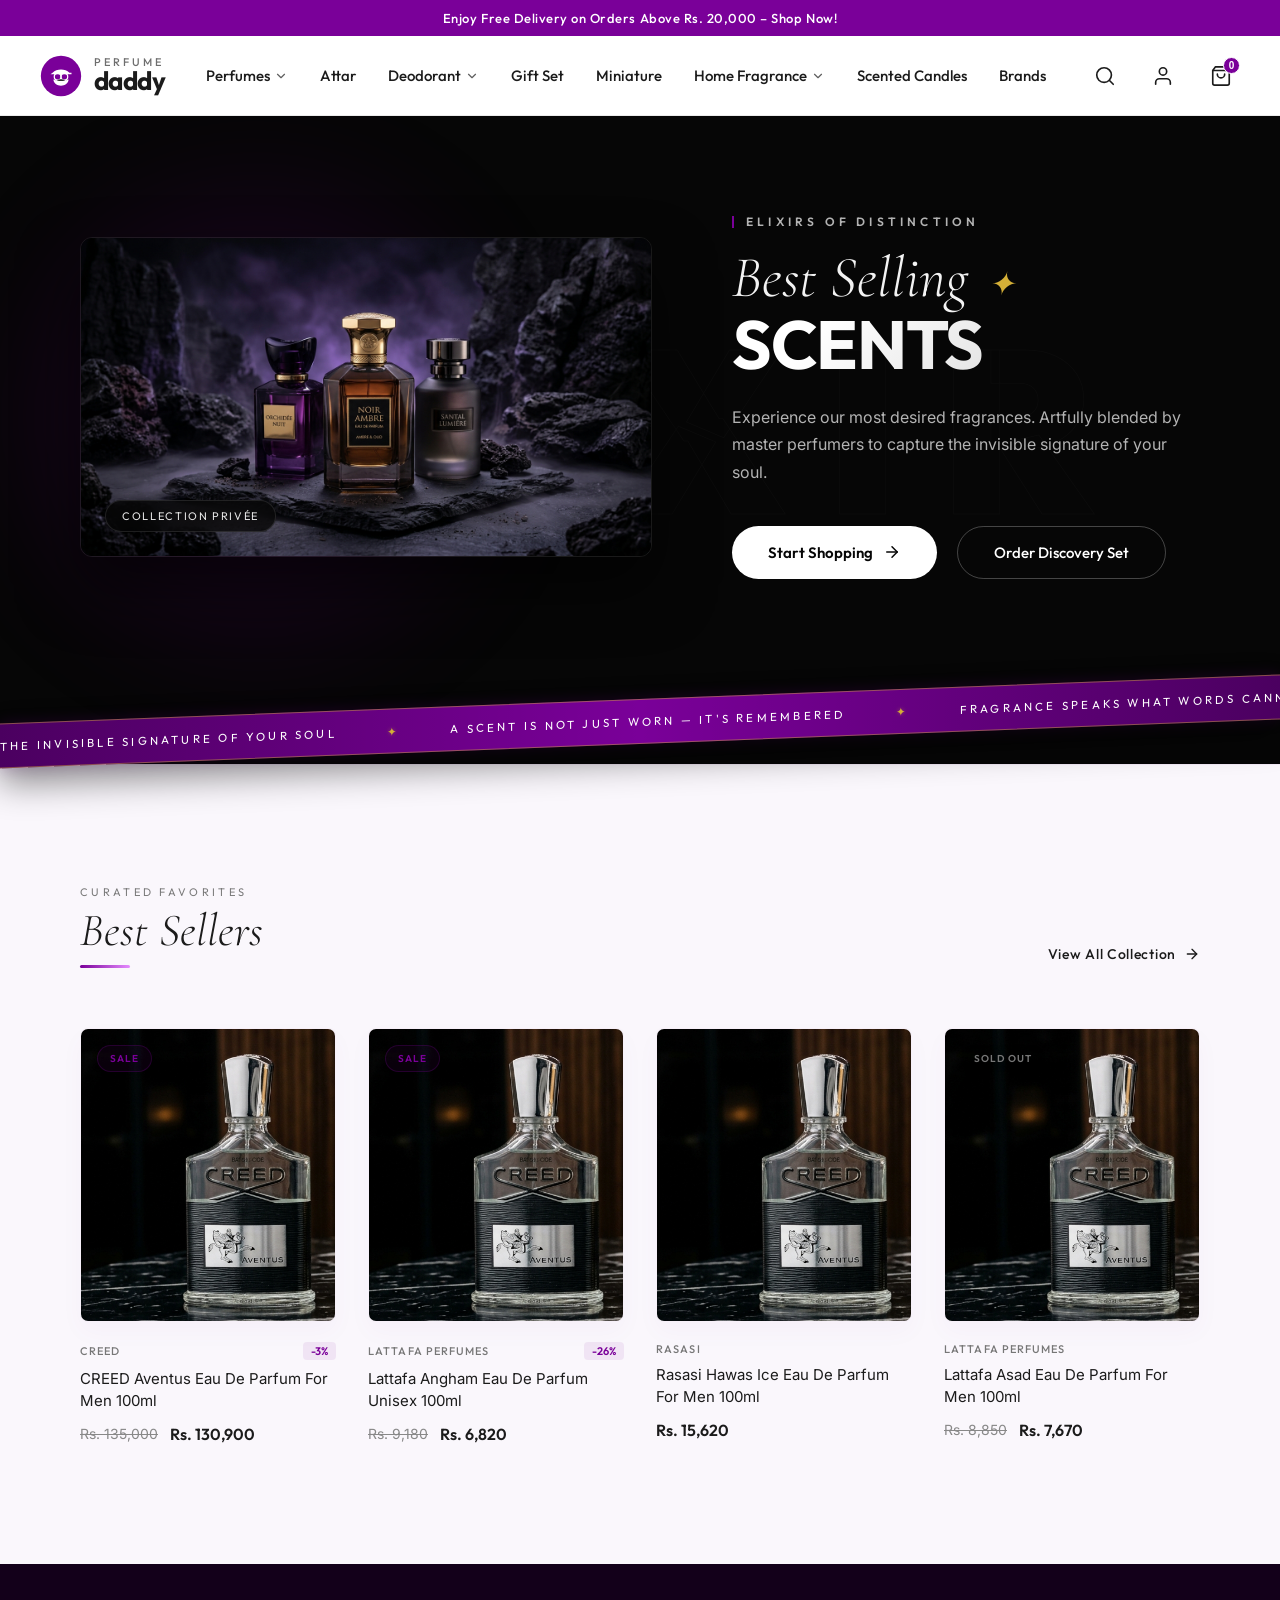
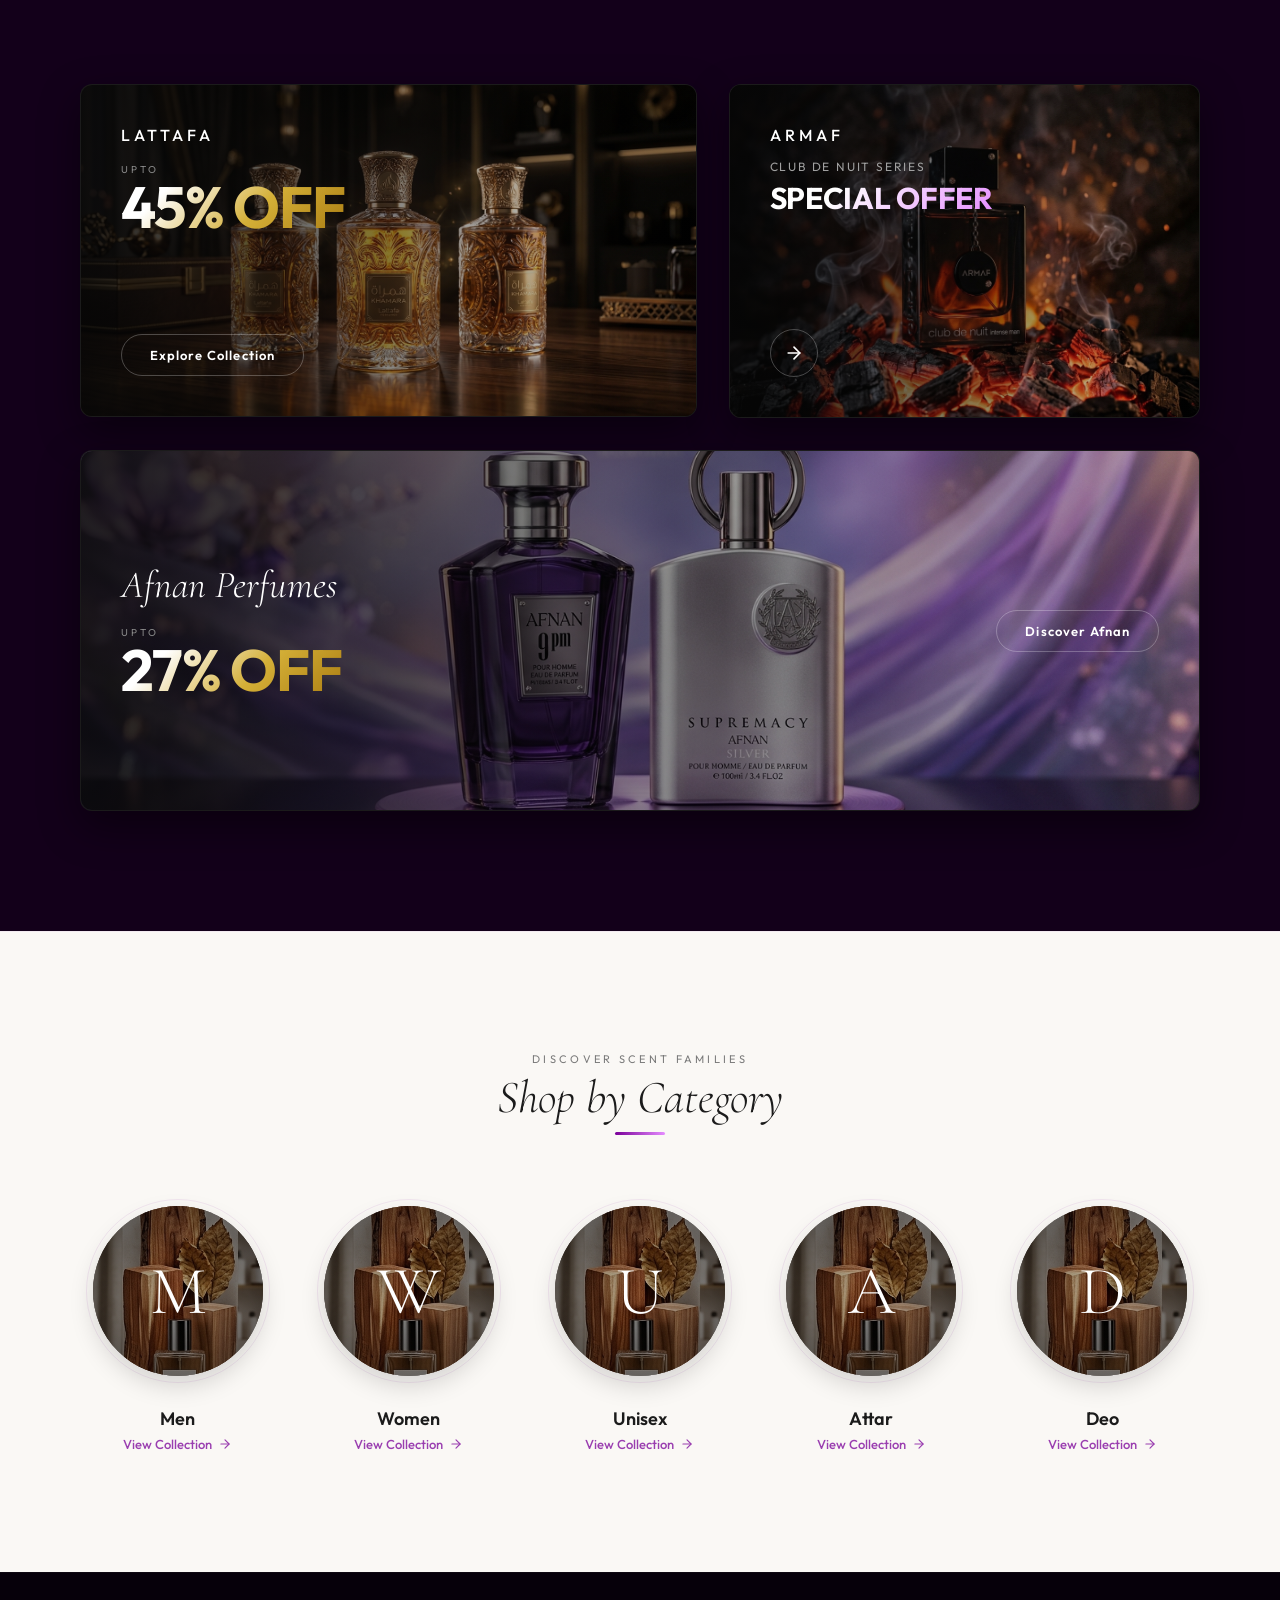
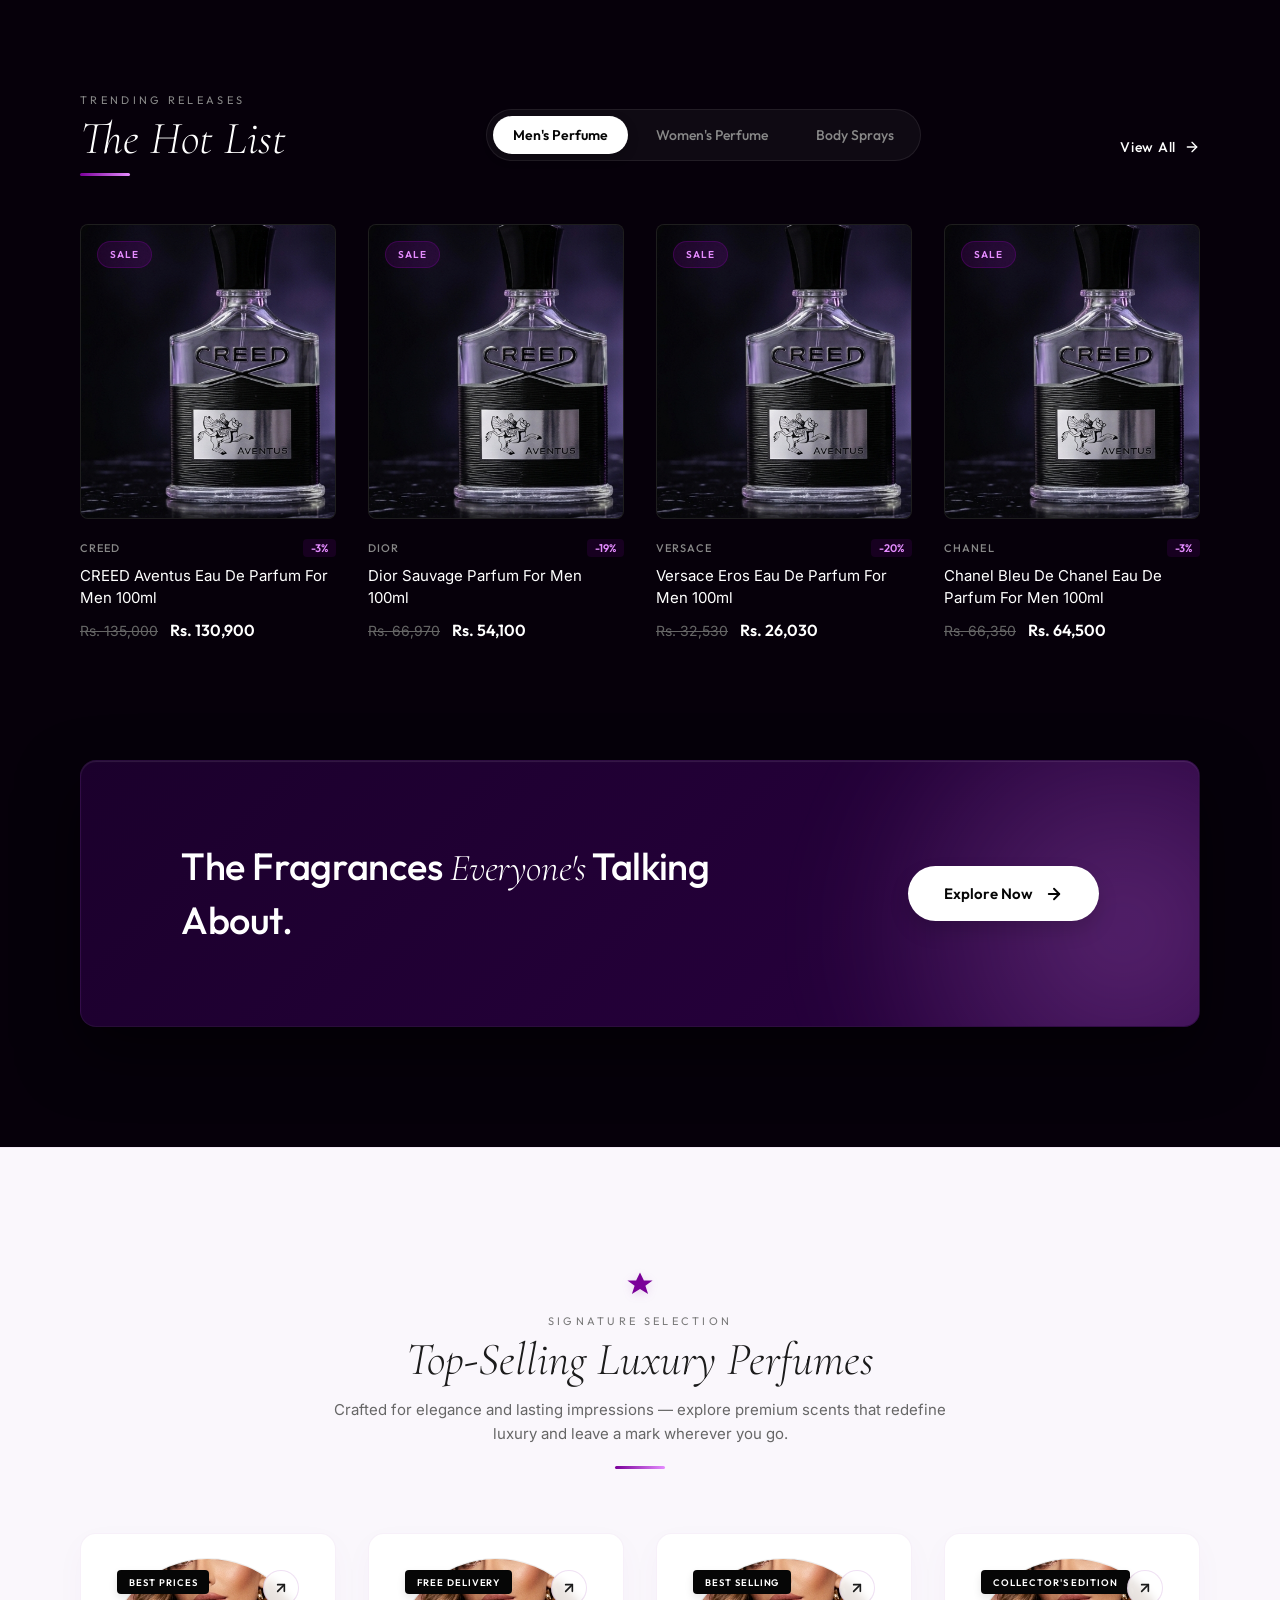
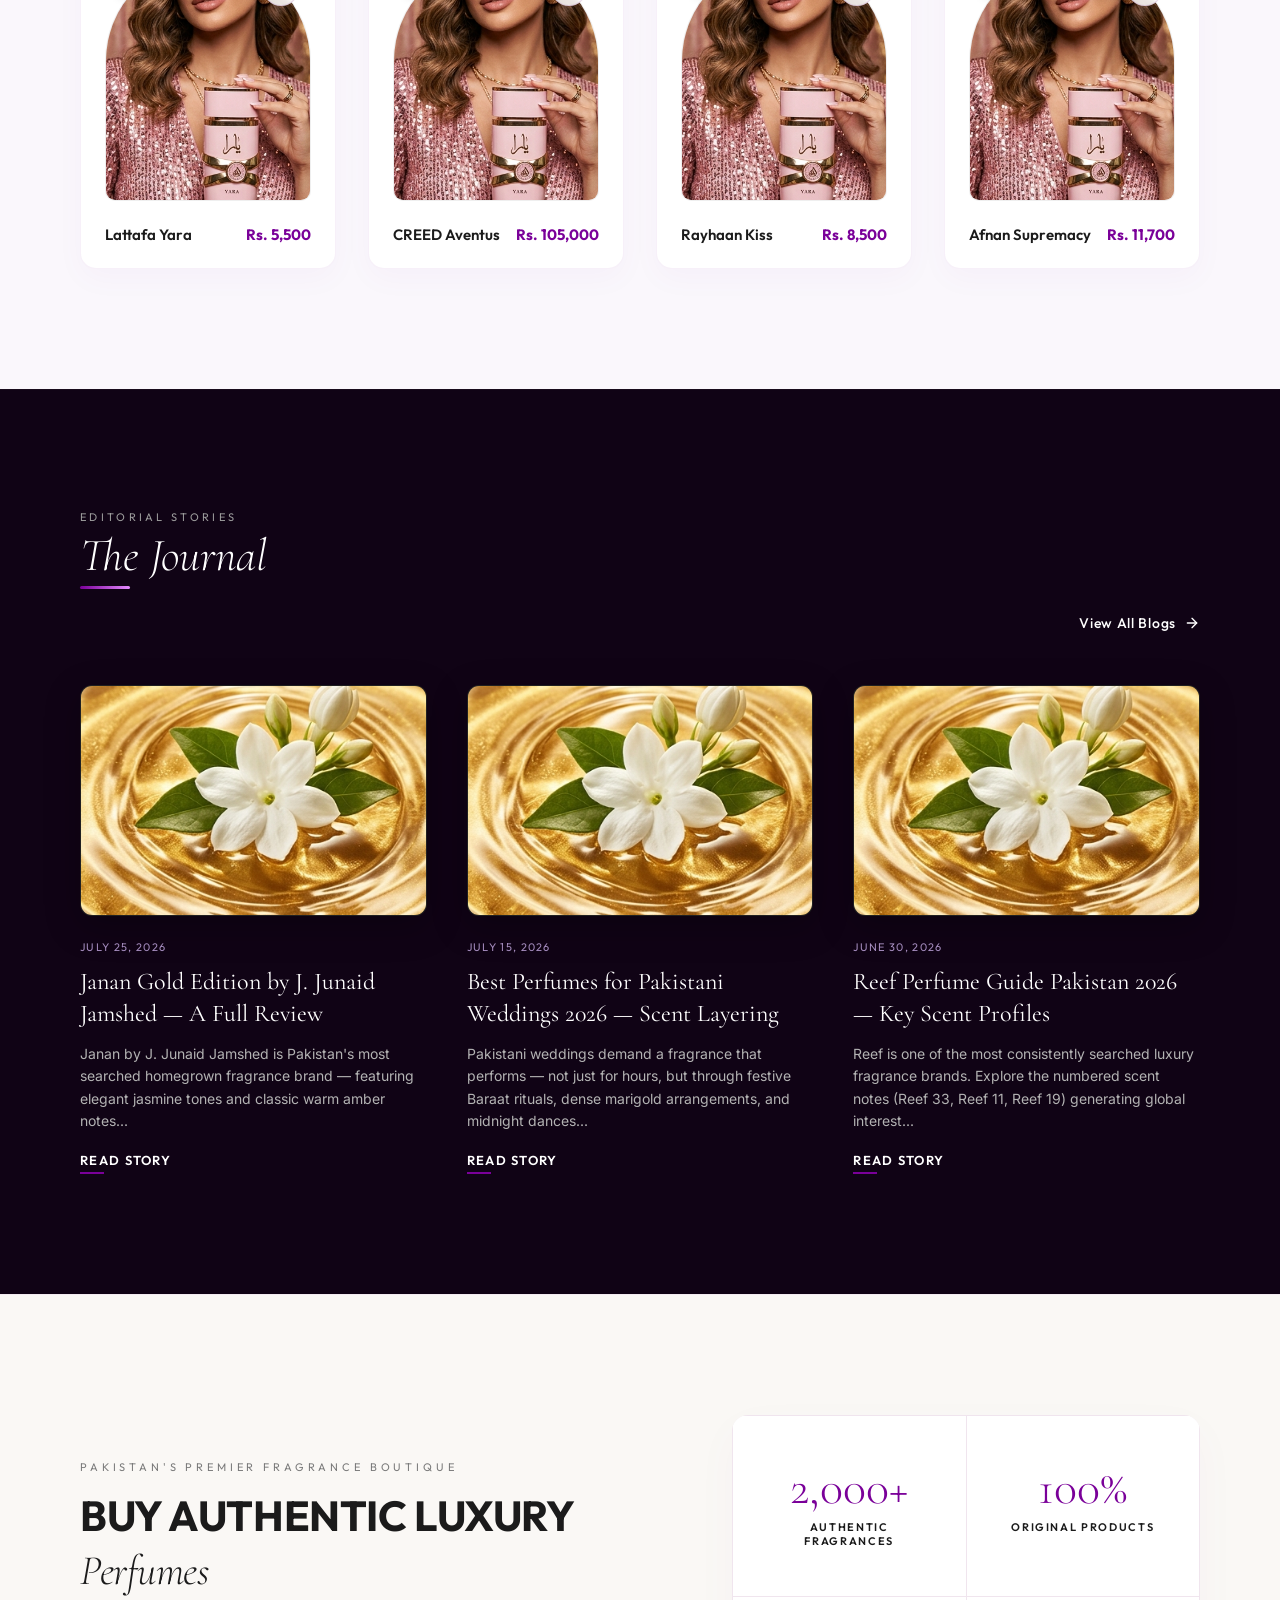
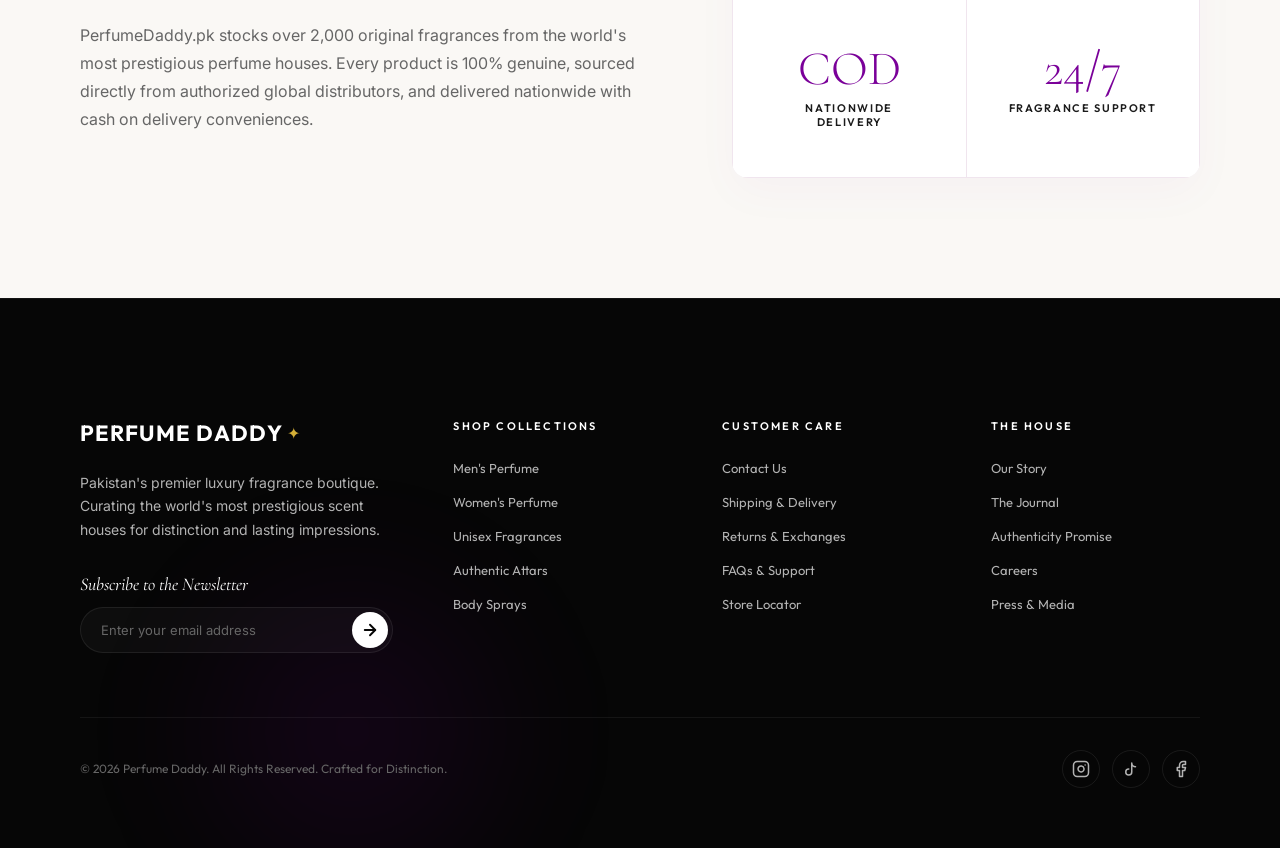
==== commit 77fc32d3: "Enhance mobile header layout and drawer navigation utilities" ====
--- a/index.html
+++ b/index.html
@@ -159,14 +159,14 @@
 
       <!-- Action Utility Icons -->
       <div class="header-utilities">
-        <button class="utility-btn" id="searchBtn" aria-label="Search Catalog">
+        <button class="utility-btn utility-search-btn" id="searchBtn" aria-label="Search Catalog">
           <svg viewBox="0 0 24 24" width="22" height="22" stroke="currentColor" stroke-width="1.8" fill="none" stroke-linecap="round" stroke-linejoin="round">
             <circle cx="11" cy="11" r="8"></circle>
             <line x1="21" y1="21" x2="16.65" y2="16.65"></line>
           </svg>
         </button>
         
-        <a href="/account" class="utility-btn" aria-label="My Account">
+        <a href="/account" class="utility-btn utility-account-btn" aria-label="My Account">
           <svg viewBox="0 0 24 24" width="22" height="22" stroke="currentColor" stroke-width="1.8" fill="none" stroke-linecap="round" stroke-linejoin="round">
             <path d="M20 21v-2a4 4 0 0 0-4-4H8a4 4 0 0 0-4 4v2"></path>
             <circle cx="12" cy="7" r="4"></circle>
@@ -255,6 +255,35 @@
         </button>
       </div>
       <div class="mobile-drawer-body">
+        <!-- Quick Actions (Search & Account) -->
+        <div class="mobile-drawer-utilities">
+          <button class="mobile-search-trigger" id="drawerSearchBtn" aria-label="Search Catalog">
+            <svg viewBox="0 0 24 24" width="18" height="18" stroke="currentColor" stroke-width="2" fill="none" stroke-linecap="round" stroke-linejoin="round">
+              <circle cx="11" cy="11" r="8"></circle>
+              <line x1="21" y1="21" x2="16.65" y2="16.65"></line>
+            </svg>
+            <span>Search catalog...</span>
+          </button>
+          
+          <a href="/account" class="mobile-account-card">
+            <div class="mobile-account-avatar">
+              <svg viewBox="0 0 24 24" width="18" height="18" stroke="currentColor" stroke-width="1.8" fill="none" stroke-linecap="round" stroke-linejoin="round">
+                <path d="M20 21v-2a4 4 0 0 0-4-4H8a4 4 0 0 0-4 4v2"></path>
+                <circle cx="12" cy="7" r="4"></circle>
+              </svg>
+            </div>
+            <div class="mobile-account-info">
+              <span class="mobile-account-name">My Account</span>
+              <span class="mobile-account-desc">Sign in or view orders</span>
+            </div>
+            <svg class="mobile-account-arrow" viewBox="0 0 24 24" width="16" height="16" stroke="currentColor" stroke-width="2" fill="none" stroke-linecap="round" stroke-linejoin="round">
+              <polyline points="9 18 15 12 9 6"></polyline>
+            </svg>
+          </a>
+        </div>
+
+        <div class="mobile-drawer-divider"></div>
+
         <ul class="mobile-nav-list">
           <li class="mobile-nav-item">
             <a href="/perfumes" class="mobile-nav-link">Perfumes</a>
--- a/index.css
+++ b/index.css
@@ -1,48 +1,22 @@
-/* Modern Luxury CSS Design System */
+/* Modern CSS Design System */
 :root {
   --primary-purple: #7A0099;
   --primary-purple-hover: #5A0070;
-  --primary-purple-light: rgba(122, 0, 153, 0.08);
-  --gold-accent: #d4af37;
-  
   --text-dark: #1b1b1b;
   --text-muted: #6e6e6e;
   --bg-light: #f9f9f9;
-  --bg-cream: #FAF7FC;
-  --bg-sand: #FAF8F5;
-  --bg-aubergine: #13001a;
   --border-light: #ececec;
 
   --font-display: 'Outfit', sans-serif;
   --font-body: 'Inter', sans-serif;
-  --font-serif: 'Cormorant Garamond', serif;
-
-  /* Fluid Responsive Clamp Typography */
-  --font-size-h1: clamp(2.5rem, 5vw + 1rem, 4.25rem);
-  --font-size-h2: clamp(1.85rem, 3.5vw + 1rem, 2.875rem);
-  --font-size-h3: clamp(1.25rem, 2vw + 0.8rem, 1.75rem);
-  --font-size-body: clamp(0.875rem, 0.5vw + 0.75rem, 1rem);
-
-  /* Standardized Border Radiuses */
-  --radius-sm: 4px;
-  --radius-md: 8px;
-  --radius-lg: 16px;
-  --radius-pill: 40px;
-
-  /* Standardized Transitions */
-  --transition-fast: all 0.2s cubic-bezier(0.4, 0, 0.2, 1);
-  --transition-smooth: all 0.35s cubic-bezier(0.165, 0.84, 0.44, 1);
-  --transition-bounce: all 0.5s cubic-bezier(0.175, 0.885, 0.32, 1.275);
+
+  --transition-smooth: all 0.3s cubic-bezier(0.4, 0, 0.2, 1);
 }
 
 * {
   margin: 0;
   padding: 0;
   box-sizing: border-box;
-}
-
-html {
-  scroll-behavior: smooth;
 }
 
 body {
@@ -50,25 +24,6 @@
   color: var(--text-dark);
   background-color: #060606;
   overflow-x: hidden;
-  line-height: 1.6;
-  -webkit-font-smoothing: antialiased;
-  -moz-osx-font-smoothing: grayscale;
-}
-
-/* Accessible Focus States */
-:focus-visible {
-  outline: 2px solid var(--primary-purple);
-  outline-offset: 3px;
-}
-
-/* Reduced Motion Override */
-@media (prefers-reduced-motion: reduce) {
-  *, ::before, ::after {
-    animation-duration: 0.01ms !important;
-    animation-iteration-count: 1 !important;
-    transition-duration: 0.01ms !important;
-    scroll-behavior: auto !important;
-  }
 }
 
 /* Announcement Bar */
@@ -643,6 +598,104 @@
   padding: 8px 0;
 }
 
+/* Mobile Drawer Utilities (Search Bar & Account Card) */
+.mobile-drawer-utilities {
+  display: flex;
+  flex-direction: column;
+  gap: 10px;
+  margin-bottom: 20px;
+}
+
+.mobile-search-trigger {
+  display: flex;
+  align-items: center;
+  gap: 12px;
+  width: 100%;
+  padding: 12px 16px;
+  background-color: var(--bg-light);
+  border: 1px solid var(--border-light);
+  border-radius: 8px;
+  color: var(--text-muted);
+  font-family: var(--font-body);
+  font-size: 14px;
+  cursor: pointer;
+  transition: var(--transition-smooth);
+}
+
+.mobile-search-trigger:hover {
+  background-color: #ffffff;
+  border-color: var(--primary-purple);
+  color: var(--primary-purple);
+  box-shadow: 0 4px 12px rgba(122, 0, 153, 0.08);
+}
+
+.mobile-account-card {
+  display: flex;
+  align-items: center;
+  gap: 12px;
+  padding: 12px 16px;
+  background-color: rgba(122, 0, 153, 0.04);
+  border: 1px solid rgba(122, 0, 153, 0.12);
+  border-radius: 8px;
+  text-decoration: none;
+  color: var(--text-dark);
+  transition: var(--transition-smooth);
+}
+
+.mobile-account-card:hover {
+  background-color: rgba(122, 0, 153, 0.08);
+  border-color: var(--primary-purple);
+  transform: translateY(-1px);
+}
+
+.mobile-account-avatar {
+  width: 34px;
+  height: 34px;
+  border-radius: 50%;
+  background-color: var(--primary-purple);
+  color: #ffffff;
+  display: flex;
+  align-items: center;
+  justify-content: center;
+  flex-shrink: 0;
+}
+
+.mobile-account-info {
+  display: flex;
+  flex-direction: column;
+  flex-grow: 1;
+}
+
+.mobile-account-name {
+  font-family: var(--font-display);
+  font-size: 14px;
+  font-weight: 600;
+  color: var(--text-dark);
+  line-height: 1.2;
+}
+
+.mobile-account-desc {
+  font-size: 11px;
+  color: var(--text-muted);
+  margin-top: 2px;
+}
+
+.mobile-account-arrow {
+  color: var(--text-muted);
+  transition: transform 0.2s ease;
+}
+
+.mobile-account-card:hover .mobile-account-arrow {
+  transform: translateX(3px);
+  color: var(--primary-purple);
+}
+
+.mobile-drawer-divider {
+  height: 1px;
+  background-color: var(--border-light);
+  margin-bottom: 20px;
+}
+
 /* Page Hero Content (Luxury Modern Dark Theme) */
 .page-content {
   padding-top: 0;
@@ -1909,24 +1962,32 @@
 /* Tabs Bar */
 .hot-list-tabs {
   display: flex;
-  gap: 12px;
-  background-color: rgba(255, 255, 255, 0.03);
-  padding: 6px 12px;
-  border-radius: 30px;
-  border: 1px solid rgba(255, 255, 255, 0.06);
-  align-items: center;
+  gap: 8px;
+  background-color: rgba(255, 255, 255, 0.04);
+  padding: 6px;
+  border-radius: 50px;
+  border: 1px solid rgba(255, 255, 255, 0.08);
+  align-items: center;
+  scrollbar-width: none;
+  -ms-overflow-style: none;
+}
+
+.hot-list-tabs::-webkit-scrollbar {
+  display: none;
 }
 
 .tab-btn {
   background: none;
   border: none;
   color: #888888;
-  padding: 8px 20px;
-  border-radius: 20px;
+  padding: 10px 20px;
+  border-radius: 40px;
   font-family: var(--font-display);
   font-size: 14px;
   font-weight: 500;
   cursor: pointer;
+  white-space: nowrap;
+  flex-shrink: 0;
   transition: var(--transition-smooth);
 }
 
@@ -2172,15 +2233,28 @@
 @media (max-width: 768px) {
   .hot-list-tabs {
     width: 100%;
+    max-width: 100%;
     overflow-x: auto;
-    padding: 4px 8px;
-    border-radius: 12px;
+    padding: 6px;
+    gap: 6px;
+    border-radius: 50px;
+    -webkit-overflow-scrolling: touch;
+    scroll-snap-type: x mandatory;
+    scrollbar-width: none;
+    -ms-overflow-style: none;
+  }
+
+  .hot-list-tabs::-webkit-scrollbar {
+    display: none;
   }
 
   .tab-btn {
-    padding: 6px 14px;
-    font-size: 12px;
+    padding: 8px 16px;
+    font-size: 13px;
     white-space: nowrap;
+    flex-shrink: 0;
+    border-radius: 30px;
+    scroll-snap-align: start;
   }
 
   .hot-list-title {
@@ -2578,7 +2652,8 @@
 
 /* Luxury The Journal Section */
 .journal-section {
-  background-color: #100315; /* Curated luxury dark plum-charcoal backdrop */
+  background-color: #100315;
+  /* Curated luxury dark plum-charcoal backdrop */
   padding: 120px 80px;
   border-top: 1px solid rgba(255, 255, 255, 0.03);
   position: relative;
@@ -2649,15 +2724,18 @@
 }
 
 .journal-img.pos-janan {
-  object-position: 5.2% center; /* Center ripples / Jasmine */
+  object-position: 5.2% center;
+  /* Center ripples / Jasmine */
 }
 
 .journal-img.pos-wedding {
-  object-position: 50% center; /* Center Wedding Rose setup */
+  object-position: 50% center;
+  /* Center Wedding Rose setup */
 }
 
 .journal-img.pos-reef {
-  object-position: 94.8% center; /* Center Volcanic rock bottle */
+  object-position: 94.8% center;
+  /* Center Volcanic rock bottle */
 }
 
 .journal-card:hover .journal-img {
@@ -2743,7 +2821,7 @@
     grid-template-columns: repeat(2, 1fr);
     gap: 32px;
   }
-  
+
   .journal-section {
     padding: 80px 40px;
   }
@@ -2754,15 +2832,15 @@
     grid-template-columns: 1fr;
     gap: 28px;
   }
-  
+
   .journal-title {
     font-size: 32px;
   }
-  
+
   .journal-section {
     padding: 60px 20px;
   }
-  
+
   .journal-card-title {
     font-size: 21px;
   }
@@ -2770,7 +2848,8 @@
 
 /* Luxury Brand Stats Section */
 .brand-stats-section {
-  background-color: #FAF8F5; /* Curated luxury light sand background */
+  background-color: #FAF8F5;
+  /* Curated luxury light sand background */
   padding: 120px 80px;
   border-top: 1px solid rgba(122, 0, 153, 0.05);
   position: relative;
@@ -2834,7 +2913,8 @@
   display: grid;
   grid-template-columns: repeat(2, 1fr);
   gap: 1px;
-  background-color: rgba(122, 0, 153, 0.08); /* acts as the border separator */
+  background-color: rgba(122, 0, 153, 0.08);
+  /* acts as the border separator */
   border-radius: 16px;
   overflow: hidden;
   padding: 1px;
@@ -2881,16 +2961,16 @@
     grid-template-columns: 1fr;
     gap: 48px;
   }
-  
+
   .stats-text-block {
     align-items: center;
     text-align: center;
   }
-  
+
   .stats-description {
     max-width: 100%;
   }
-  
+
   .brand-stats-section {
     padding: 80px 40px;
   }
@@ -2900,15 +2980,15 @@
   .stats-title {
     font-size: 32px;
   }
-  
+
   .stat-box {
     padding: 36px 20px;
   }
-  
+
   .stat-number {
     font-size: 38px;
   }
-  
+
   .brand-stats-section {
     padding: 60px 20px;
   }
@@ -2916,7 +2996,8 @@
 
 /* Luxury Footer Section */
 .luxury-footer {
-  background-color: #060606; /* Dark Obsidian base */
+  background-color: #060606;
+  /* Dark Obsidian base */
   padding: 120px 80px 60px 80px;
   position: relative;
   z-index: 2;
@@ -3147,7 +3228,7 @@
     grid-template-columns: 1fr 1fr;
     gap: 48px;
   }
-  
+
   .luxury-footer {
     padding: 80px 40px 40px 40px;
   }
@@ -3158,10 +3239,13 @@
     grid-template-columns: 1fr;
     gap: 40px;
   }
-  
+
   .footer-bottom-flex {
     flex-direction: column-reverse;
     align-items: center;
+  }
+}
+
 /* ==========================================================================
    PROFESSIONAL SECTION-BY-SECTION MOBILE RESPONSIVENESS SYSTEM
    ========================================================================== */
@@ -3211,7 +3295,7 @@
     grid-template-columns: 1fr 1fr;
     gap: 48px;
   }
-  
+
   .luxury-footer {
     padding: 80px 40px 40px 40px;
   }
@@ -3223,394 +3307,421 @@
     height: 70px;
   }
 
+  .product-grid,
+  .hot-list-grid.active,
+  .top-selling-grid {
+    grid-template-columns: 1fr !important;
+    gap: 20px !important;
+  }
+
   .logo-title {
-    font-size: 22px;
-  }
-
-  .logo-avatar {
-    width: 36px;
-    height: 36px;
-  }
-
-  .cart-drawer {
-    width: 100%;
-  }
-
-  .section-header {
-    flex-direction: column;
-    align-items: flex-start;
-    gap: 12px;
-    margin-bottom: 32px;
-  }
-
-  .promo-campaigns-section {
-    padding: 60px 20px;
-  }
-
-  .promo-discount {
-    font-size: 36px;
-  }
-
-  .promo-brand-display {
-    font-size: 24px;
-  }
-
-  .category-selection-section {
-    padding: 60px 20px;
-  }
-
-  .hot-list-section {
-    padding: 60px 20px;
-  }
-
-  .hot-list-tabs {
-    width: 100%;
-    overflow-x: auto;
-    padding: 4px;
-    -webkit-overflow-scrolling: touch;
-    scroll-snap-type: x mandatory;
-  }
-
-  .tab-btn {
-    padding: 8px 16px;
-    font-size: 13px;
-    white-space: nowrap;
-    scroll-snap-align: start;
-  }
-
-  .luxury-cta-banner-section {
-    padding: 0 20px 60px 20px;
-  }
-
-  .cta-banner-container {
-    padding: 40px 24px;
-  }
-
-  .cta-banner-content {
-    flex-direction: column;
-    align-items: flex-start;
-    gap: 24px;
-  }
-
-  .cta-banner-heading {
-    font-size: 26px;
-  }
-
-  .btn-cta-luxury-pill {
-    width: 100%;
-    justify-content: center;
-  }
-
-  .top-selling-section {
-    padding: 60px 20px;
-  }
-
-  .journal-section {
-    padding: 60px 20px;
-  }
-
-  .journal-grid {
-    grid-template-columns: 1fr;
-    gap: 32px;
-  }
-
-  .brand-stats-section {
-    padding: 60px 20px;
-  }
-
-  .footer-top-container {
-    grid-template-columns: 1fr;
-    gap: 40px;
-  }
-
-  .footer-bottom-flex {
-    flex-direction: column-reverse;
-    align-items: center;
-    text-align: center;
-  }
-
-  .luxury-footer {
-    padding: 60px 20px 30px 20px;
-  }
-
-  /* Touch-friendly Quick Add buttons for mobile touch devices */
-  .btn-quick-add,
-  .btn-quick-add-dark {
-    transform: translateY(0) !important;
-    background-color: rgba(255, 255, 255, 0.94) !important;
-    padding: 12px !important;
-    font-size: 11px !important;
-  }
-}
-
-/* Extra Small Smartphones (max-width: 480px) */
-@media (max-width: 480px) {
-  .announcement-bar {
-    font-size: 11px;
-    padding: 8px 12px;
-  }
-
-  .site-header {
-    height: 64px;
-  }
-
-  .header-container {
-    padding: 0 16px;
-  }
-
-  .logo-title {
-    font-size: 18px;
-  }
-
-  .logo-subtitle {
-    font-size: 8px;
-    letter-spacing: 0.16em;
-  }
-
-  .logo-avatar {
-    width: 32px;
-    height: 32px;
-  }
-
-  .header-utilities {
-    gap: 10px;
-  }
-
-  .utility-btn {
-    padding: 6px;
-  }
-
-  .luxury-hero {
-    padding: 40px 16px 60px 16px;
-  }
-
-  .hero-watermark {
-    font-size: 22vw;
-    top: 38%;
-    -webkit-text-stroke: 1px rgba(255, 255, 255, 0.015);
-  }
-
-  .serif-title {
-    font-size: 32px;
-  }
-
-  .sans-title {
-    font-size: 36px;
-  }
-
-  .hero-supheading {
-    font-size: 10px;
-    letter-spacing: 0.25em;
-  }
-
-  .hero-description {
-    font-size: 13px;
-    margin-bottom: 28px;
-  }
-
-  .tilted-ticker-wrapper {
-    transform: skewY(-1.5deg) translateY(-5px);
-  }
-
-  .tilted-ticker-bar {
-    padding: 10px 0;
-  }
-
-  .ticker-content span {
-    font-size: 10px;
-    letter-spacing: 0.1em;
-  }
-
-  .best-sellers-section {
-    padding: 48px 16px;
-  }
-
-  .section-title {
-    font-size: 28px;
-  }
-
-  .product-grid {
-    grid-template-columns: repeat(2, 1fr) !important;
-    gap: 12px !important;
-  }
-
-  .product-info {
-    padding-top: 14px;
-  }
-
-  .brand-name {
-    font-size: 9px;
-  }
-
-  .product-title {
-    font-size: 13px;
-    line-height: 1.35;
-  }
-
-  .price-current {
-    font-size: 14px;
-  }
-
-  .category-selection-section {
-    padding: 48px 16px;
-  }
-
-  .category-title {
-    font-size: 28px;
-  }
-
-  .category-grid {
-    grid-template-columns: repeat(2, 1fr) !important;
-    gap: 16px 12px !important;
-  }
-
-  .category-card:nth-child(5) {
-    grid-column: 1 / -1;
-    max-width: 170px;
-    margin: 0 auto;
-  }
-
-  .category-circle {
-    width: 125px !important;
-    height: 125px !important;
-  }
-
-  .category-initial {
-    font-size: 42px !important;
-  }
-
-  .category-name {
-    font-size: 15px;
-    margin-top: 10px;
-  }
-
-  .hot-list-section {
-    padding: 48px 16px;
-  }
-
-  .hot-list-title {
-    font-size: 28px;
-  }
-
-  .hot-list-grid.active {
-    grid-template-columns: repeat(2, 1fr) !important;
-    gap: 12px !important;
-  }
-
-  .hot-info {
-    padding-top: 14px;
-  }
-
-  .hot-card-title {
-    font-size: 13px;
-    line-height: 1.35;
-  }
-
-  .hot-price-current {
-    font-size: 14px;
-  }
-
-  .luxury-cta-banner-section {
-    padding: 0 12px 48px 12px;
-  }
-
-  .cta-banner-container {
-    padding: 30px 16px;
-    border-radius: 12px;
-  }
-
-  .cta-banner-heading {
-    font-size: 22px;
-  }
-
-  .btn-cta-luxury-pill {
-    padding: 14px 20px;
-    font-size: 13px;
-  }
-
-  .top-selling-section {
-    padding: 48px 16px;
-  }
-
-  .top-selling-title {
-    font-size: 28px;
-  }
-
-  .top-selling-grid {
-    grid-template-columns: repeat(2, 1fr) !important;
-    gap: 12px !important;
-  }
-
-  .top-card-inner {
-    padding: 12px;
-  }
-
-  .top-image-arch {
-    border-radius: 60px 60px 8px 8px;
-  }
-
-  .top-perfume-name {
-    font-size: 13px;
-  }
-
-  .top-perfume-price {
-    font-size: 13px;
-  }
-
-  .top-arrow-btn {
-    width: 28px;
-    height: 28px;
-    top: 18px;
-    right: 18px;
-  }
-
-  .top-rect-badge {
-    font-size: 8px;
-    padding: 4px 8px;
-  }
-
-  .journal-section {
-    padding: 48px 16px;
-  }
-
-  .journal-title {
-    font-size: 28px;
-  }
-
-  .journal-card-title {
-    font-size: 19px;
-  }
-
-  .brand-stats-section {
-    padding: 48px 16px;
-  }
-
-  .stats-title {
-    font-size: 24px;
-  }
-
-  .stat-box {
-    padding: 28px 12px;
-  }
-
-  .stat-number {
-    font-size: 34px;
-  }
-
-  .stat-label {
-    font-size: 9.5px;
-  }
-
-  .luxury-footer {
-    padding: 48px 16px 24px 16px;
-  }
-
-  .footer-logo-main {
-    font-size: 18px;
-  }
-
-  .footer-tagline {
-    font-size: 13px;
-    margin-bottom: 24px;
+        font-size: 22px;
+      }
+
+      .logo-avatar {
+        width: 36px;
+        height: 36px;
+      }
+
+      .cart-drawer {
+        width: 100%;
+      }
+
+      .section-header {
+        flex-direction: column;
+        align-items: flex-start;
+        gap: 12px;
+        margin-bottom: 32px;
+      }
+
+      .promo-campaigns-section {
+        padding: 60px 20px;
+      }
+
+      .promo-discount {
+        font-size: 36px;
+      }
+
+      .promo-brand-display {
+        font-size: 24px;
+      }
+
+      .category-selection-section {
+        padding: 60px 20px;
+      }
+
+      .hot-list-section {
+        padding: 60px 20px;
+      }
+
+      .hot-list-tabs {
+        width: 100%;
+        max-width: 100%;
+        overflow-x: auto;
+        padding: 6px;
+        gap: 6px;
+        border-radius: 50px;
+        -webkit-overflow-scrolling: touch;
+        scroll-snap-type: x mandatory;
+        scrollbar-width: none;
+        -ms-overflow-style: none;
+      }
+
+      .hot-list-tabs::-webkit-scrollbar {
+        display: none;
+      }
+
+      .tab-btn {
+        padding: 8px 16px;
+        font-size: 13px;
+        white-space: nowrap;
+        flex-shrink: 0;
+        border-radius: 30px;
+        scroll-snap-align: start;
+      }
+
+      .luxury-cta-banner-section {
+        padding: 0 20px 60px 20px;
+      }
+
+      .cta-banner-container {
+        padding: 40px 24px;
+      }
+
+      .cta-banner-content {
+        flex-direction: column;
+        align-items: flex-start;
+        gap: 24px;
+      }
+
+      .cta-banner-heading {
+        font-size: 26px;
+      }
+
+      .btn-cta-luxury-pill {
+        width: 100%;
+        justify-content: center;
+      }
+
+      .top-selling-section {
+        padding: 60px 20px;
+      }
+
+      .journal-section {
+        padding: 60px 20px;
+      }
+
+      .journal-grid {
+        grid-template-columns: 1fr;
+        gap: 32px;
+      }
+
+      .brand-stats-section {
+        padding: 60px 20px;
+      }
+
+      .footer-top-container {
+        grid-template-columns: 1fr;
+        gap: 40px;
+      }
+
+      .footer-bottom-flex {
+        flex-direction: column-reverse;
+        align-items: center;
+        text-align: center;
+      }
+
+      .luxury-footer {
+        padding: 60px 20px 30px 20px;
+      }
+
+      /* Touch-friendly Quick Add buttons for mobile touch devices */
+      .btn-quick-add,
+      .btn-quick-add-dark {
+        transform: translateY(0) !important;
+        background-color: rgba(255, 255, 255, 0.94) !important;
+        padding: 12px !important;
+        font-size: 11px !important;
+      }
+    }
+
+    /* Extra Small Smartphones (max-width: 480px) */
+    @media (max-width: 480px) {
+      .announcement-bar {
+        font-size: 11px;
+        padding: 8px 12px;
+      }
+
+      .site-header {
+        height: 64px;
+      }
+
+      .header-container {
+        padding: 0 16px;
+      }
+
+      .logo-title {
+        font-size: 18px;
+      }
+
+      .logo-subtitle {
+        font-size: 8px;
+        letter-spacing: 0.16em;
+      }
+
+      .logo-avatar {
+        width: 32px;
+        height: 32px;
+      }
+
+      .header-utilities {
+        gap: 10px;
+      }
+
+      .utility-btn {
+        padding: 6px;
+      }
+
+      .luxury-hero {
+        padding: 40px 16px 60px 16px;
+      }
+
+      .hero-watermark {
+        font-size: 22vw;
+        top: 38%;
+        -webkit-text-stroke: 1px rgba(255, 255, 255, 0.015);
+      }
+
+      .serif-title {
+        font-size: 32px;
+      }
+
+      .sans-title {
+        font-size: 36px;
+      }
+
+      .hero-supheading {
+        font-size: 10px;
+        letter-spacing: 0.25em;
+      }
+
+      .hero-description {
+        font-size: 13px;
+        margin-bottom: 28px;
+      }
+
+      .tilted-ticker-wrapper {
+        transform: skewY(-1.5deg) translateY(-5px);
+      }
+
+      .tilted-ticker-bar {
+        padding: 10px 0;
+      }
+
+      .ticker-content span {
+        font-size: 10px;
+        letter-spacing: 0.1em;
+      }
+
+      .best-sellers-section {
+        padding: 48px 16px;
+      }
+
+      .section-title {
+        font-size: 28px;
+      }
+
+      .product-grid {
+        grid-template-columns: 1fr !important;
+        gap: 20px !important;
+      }
+
+      .product-info {
+        padding-top: 14px;
+      }
+
+      .brand-name {
+        font-size: 9px;
+      }
+
+      .product-title {
+        font-size: 13px;
+        line-height: 1.35;
+      }
+
+      .price-current {
+        font-size: 14px;
+      }
+
+      .category-selection-section {
+        padding: 48px 16px;
+      }
+
+      .category-title {
+        font-size: 28px;
+      }
+
+      .category-grid {
+        grid-template-columns: repeat(2, 1fr) !important;
+        gap: 16px 12px !important;
+      }
+
+      .category-card:nth-child(5) {
+        grid-column: 1 / -1;
+        max-width: 170px;
+        margin: 0 auto;
+      }
+
+      .category-circle {
+        width: 125px !important;
+        height: 125px !important;
+      }
+
+      .category-initial {
+        font-size: 42px !important;
+      }
+
+      .category-name {
+        font-size: 15px;
+        margin-top: 10px;
+      }
+
+      .hot-list-section {
+        padding: 48px 16px;
+      }
+
+      .hot-list-title {
+        font-size: 28px;
+      }
+
+      .hot-list-grid.active {
+        grid-template-columns: 1fr !important;
+        gap: 20px !important;
+      }
+
+      .hot-info {
+        padding-top: 14px;
+      }
+
+      .hot-card-title {
+        font-size: 13px;
+        line-height: 1.35;
+      }
+
+      .hot-price-current {
+        font-size: 14px;
+      }
+
+      .luxury-cta-banner-section {
+        padding: 0 12px 48px 12px;
+      }
+
+      .cta-banner-container {
+        padding: 30px 16px;
+        border-radius: 12px;
+      }
+
+      .cta-banner-heading {
+        font-size: 22px;
+      }
+
+      .btn-cta-luxury-pill {
+        padding: 14px 20px;
+        font-size: 13px;
+      }
+
+      .top-selling-section {
+        padding: 48px 16px;
+      }
+
+      .top-selling-title {
+        font-size: 28px;
+      }
+
+      .top-selling-grid {
+        grid-template-columns: 1fr !important;
+        gap: 20px !important;
+      }
+
+      .top-card-inner {
+        padding: 12px;
+      }
+
+      .top-image-arch {
+        border-radius: 60px 60px 8px 8px;
+      }
+
+      .top-perfume-name {
+        font-size: 13px;
+      }
+
+      .top-perfume-price {
+        font-size: 13px;
+      }
+
+      .top-arrow-btn {
+        width: 28px;
+        height: 28px;
+        top: 18px;
+        right: 18px;
+      }
+
+      .top-rect-badge {
+        font-size: 8px;
+        padding: 4px 8px;
+      }
+
+      .journal-section {
+        padding: 48px 16px;
+      }
+
+      .journal-title {
+        font-size: 28px;
+      }
+
+      .journal-card-title {
+        font-size: 19px;
+      }
+
+      .brand-stats-section {
+        padding: 48px 16px;
+      }
+
+      .stats-title {
+        font-size: 24px;
+      }
+
+      .stat-box {
+        padding: 28px 12px;
+      }
+
+      .stat-number {
+        font-size: 34px;
+      }
+
+      .stat-label {
+        font-size: 9.5px;
+      }
+
+      .luxury-footer {
+        padding: 48px 16px 24px 16px;
+      }
+
+      .footer-logo-main {
+        font-size: 18px;
+      }
+
+      .footer-tagline {
+        font-size: 13px;
+        margin-bottom: 24px;
+      }
+    }
+
+
+/* Explicit Mobile Header Cleanliness Rule */
+@media screen and (max-width: 768px) {
+  .header-utilities .utility-search-btn,
+  .header-utilities .utility-account-btn {
+    display: none !important;
   }
 }
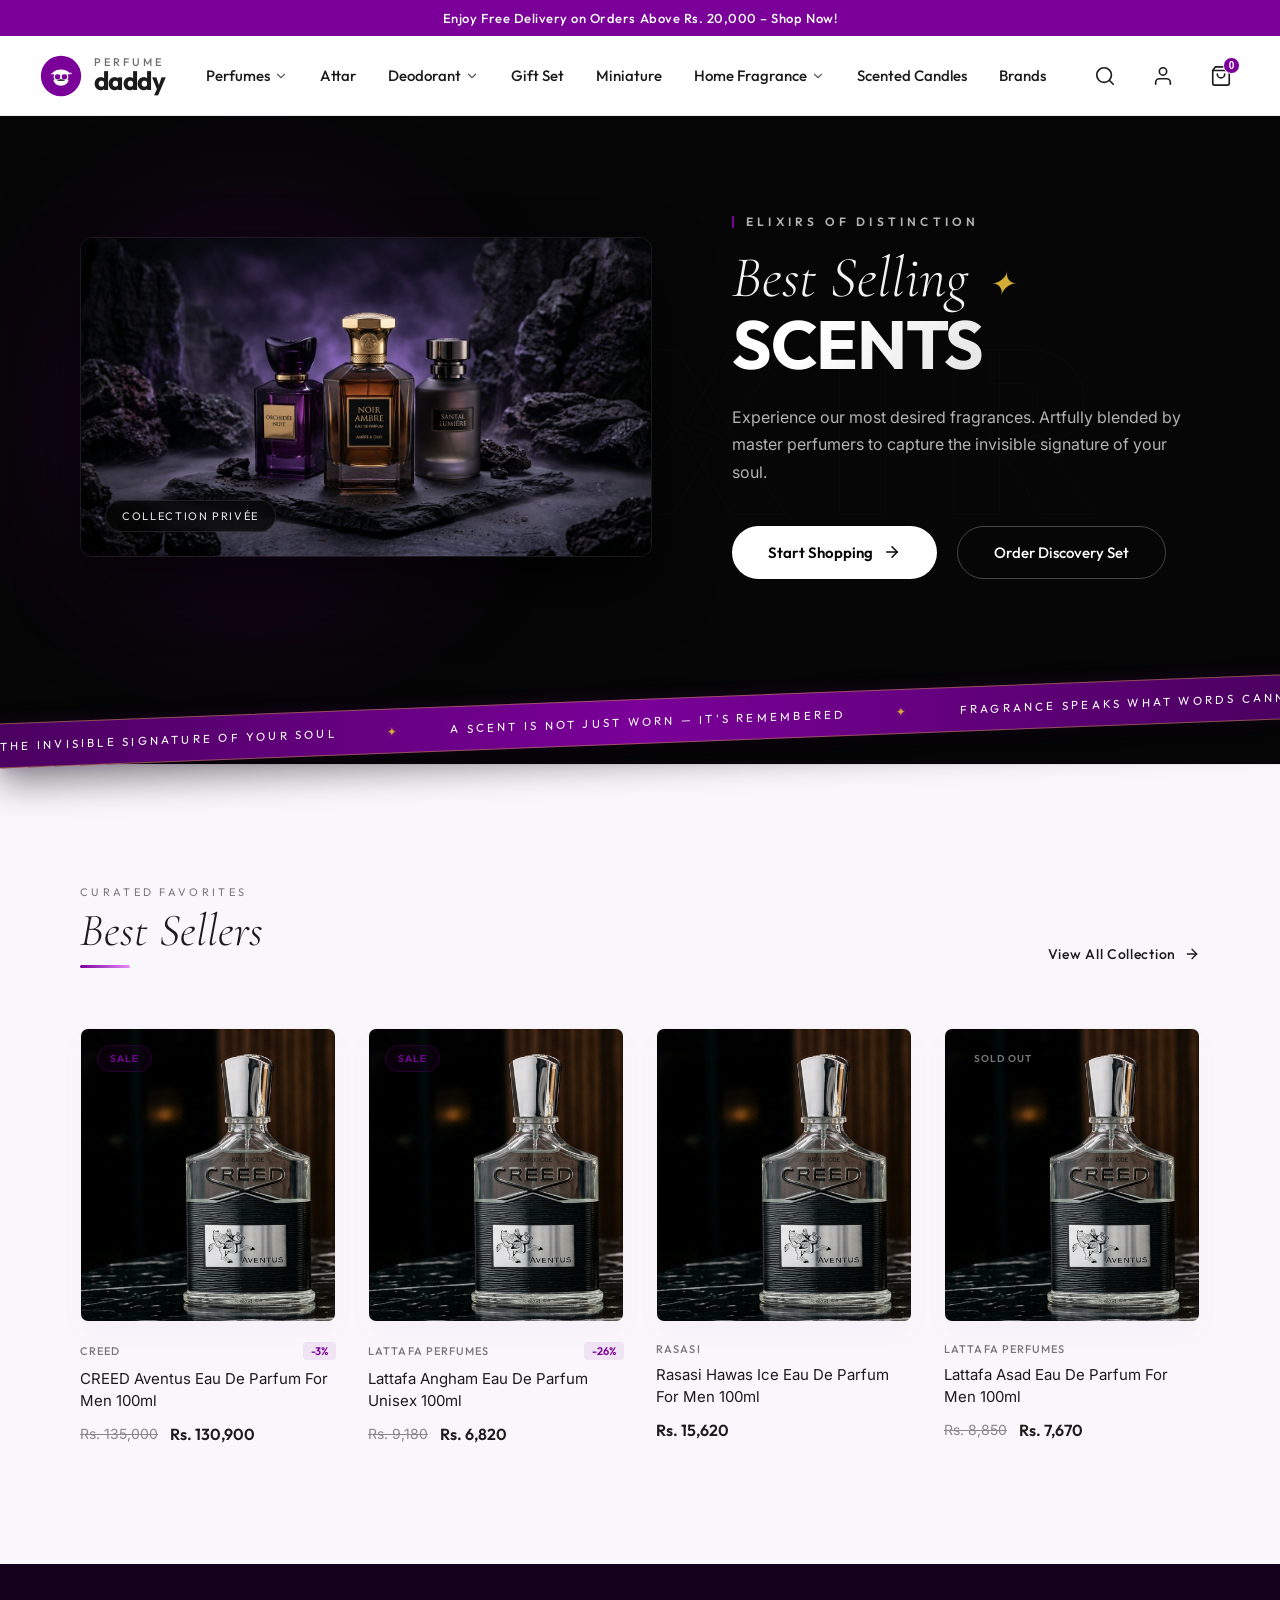
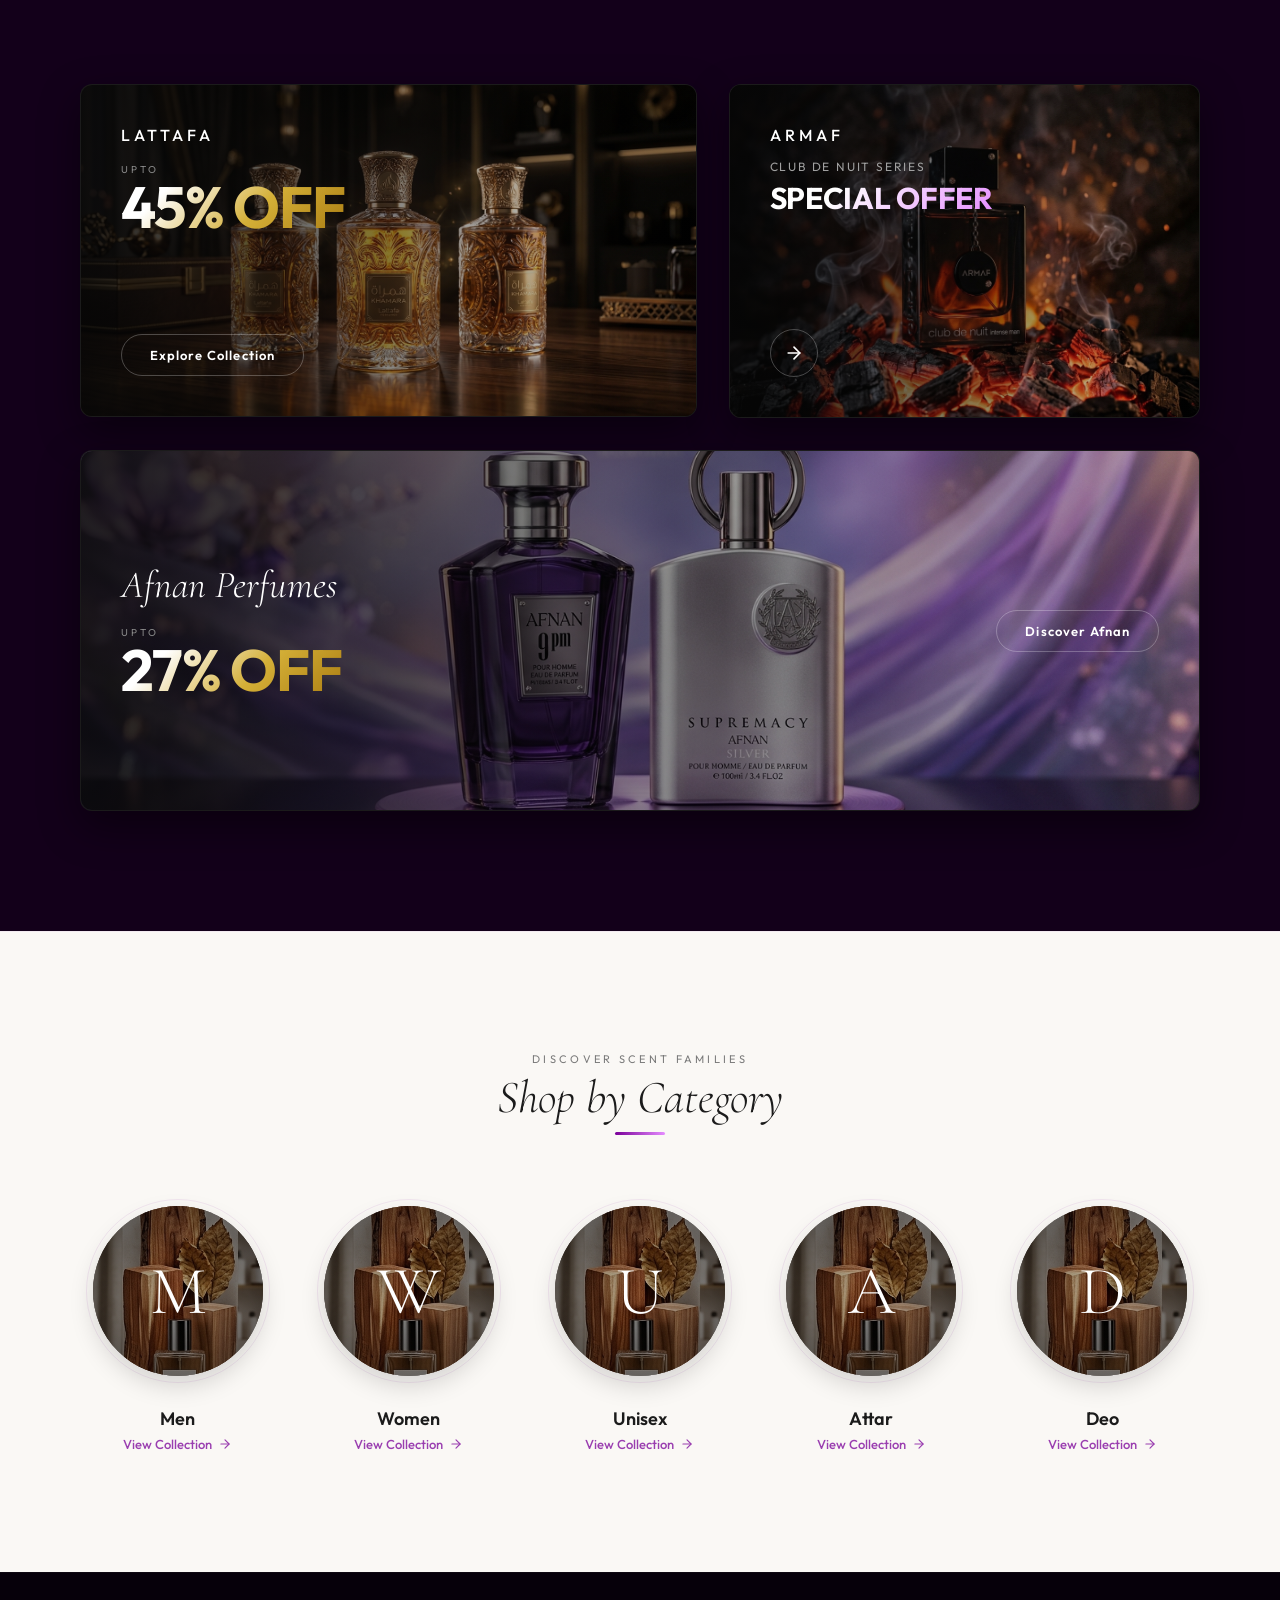
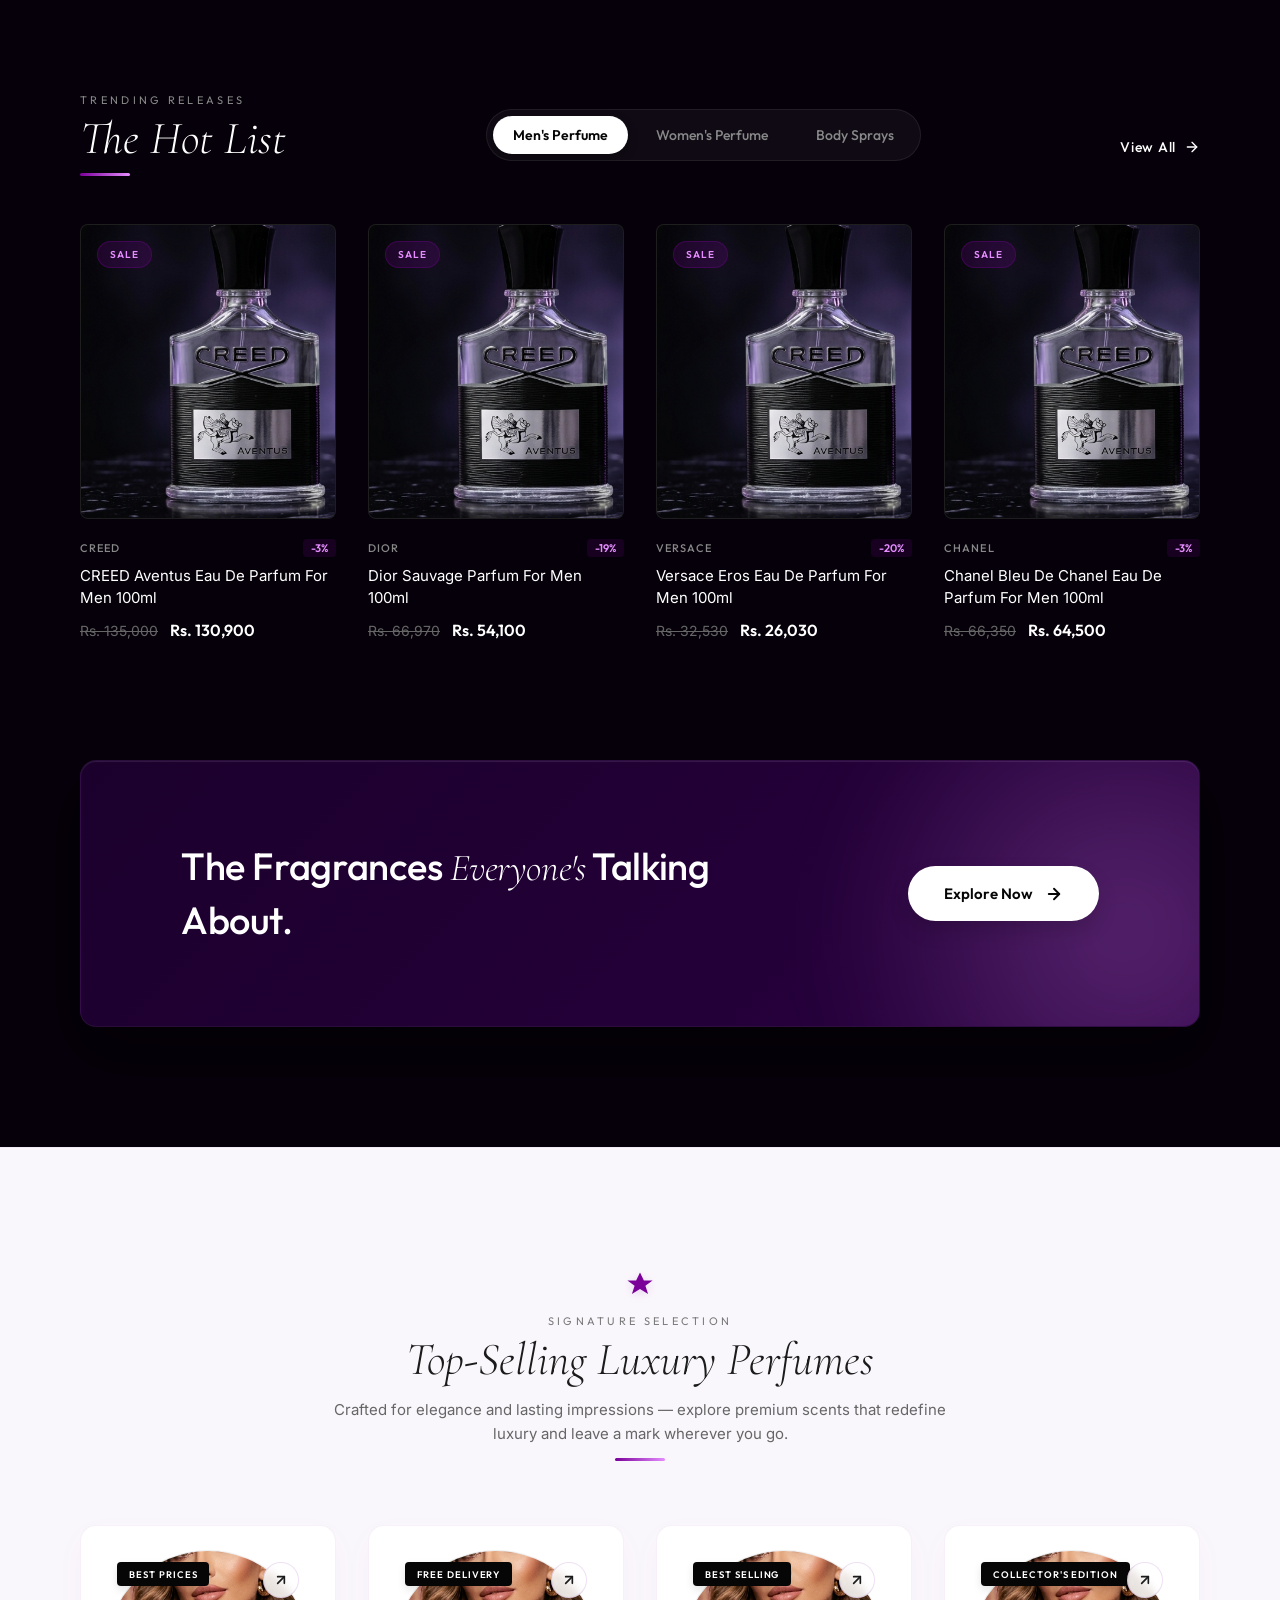
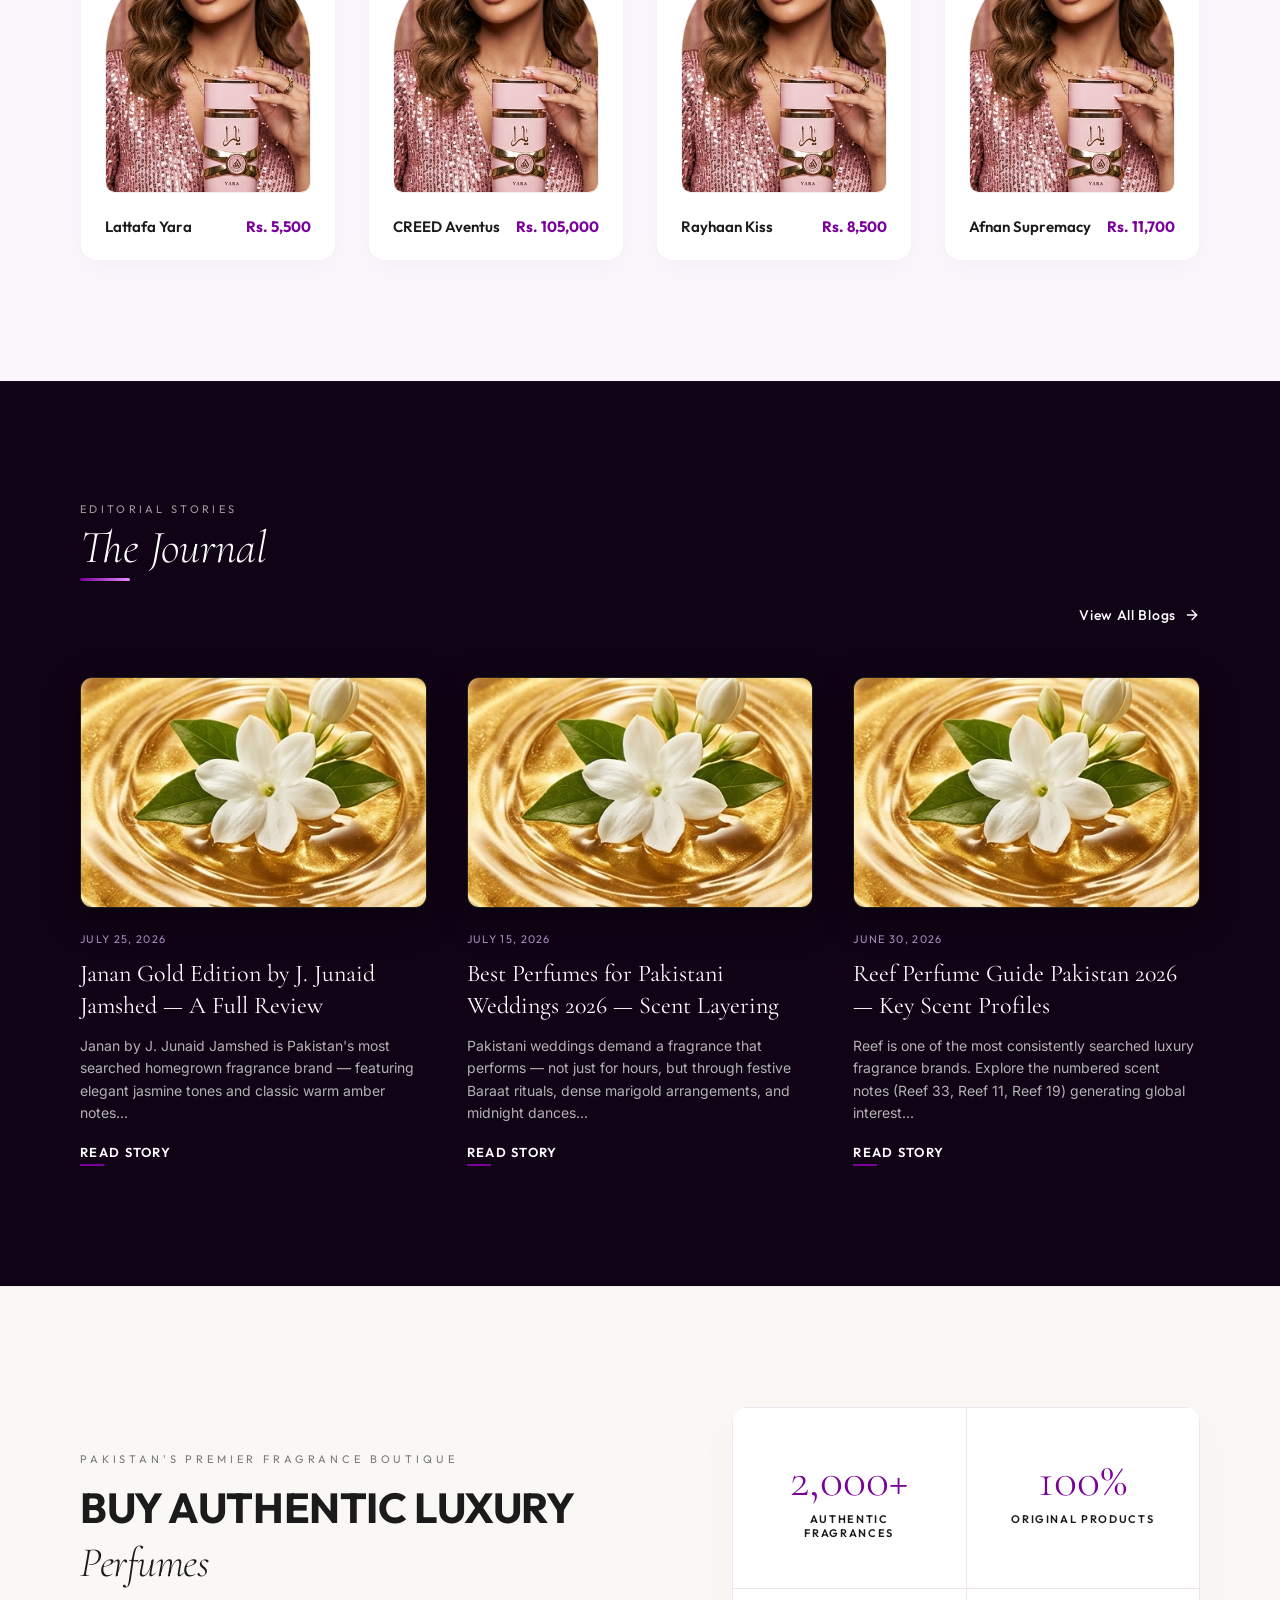
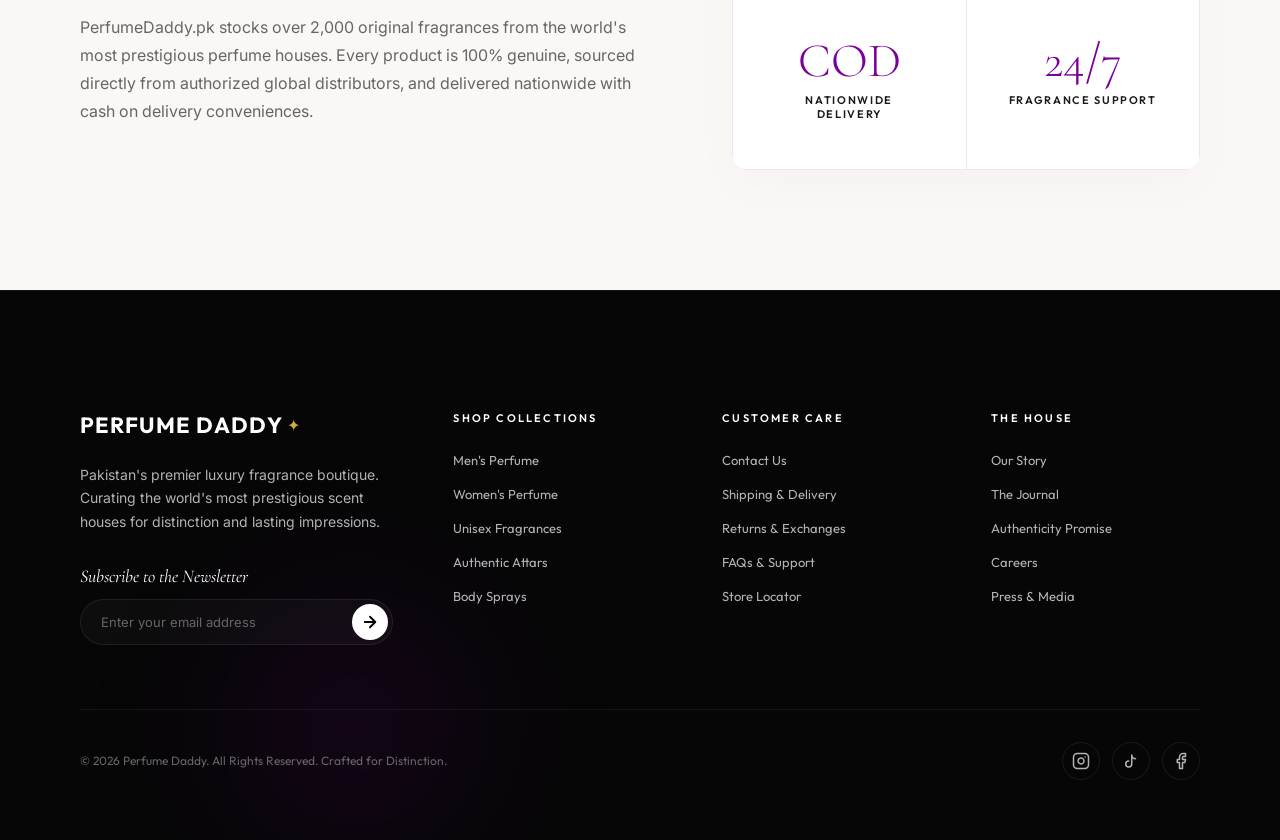
==== commit 8e80b44f: "Build and polish Product Detail Page (product.html) with responsive layouts and card navigation" ====
--- a/index.html
+++ b/index.html
@@ -426,7 +426,7 @@
                 <span class="brand-name">Creed</span>
                 <span class="discount-tag">-3%</span>
               </div>
-              <h3 class="product-title"><a href="/products/creed-aventus">CREED Aventus Eau De Parfum For Men 100ml</a></h3>
+              <h3 class="product-title"><a href="product.html">CREED Aventus Eau De Parfum For Men 100ml</a></h3>
               <div class="price-row">
                 <span class="price-original">Rs. 135,000</span>
                 <span class="price-current">Rs. 130,900</span>
@@ -446,7 +446,7 @@
                 <span class="brand-name">Lattafa Perfumes</span>
                 <span class="discount-tag">-26%</span>
               </div>
-              <h3 class="product-title"><a href="/products/lattafa-angham">Lattafa Angham Eau De Parfum Unisex 100ml</a></h3>
+              <h3 class="product-title"><a href="product.html">Lattafa Angham Eau De Parfum Unisex 100ml</a></h3>
               <div class="price-row">
                 <span class="price-original">Rs. 9,180</span>
                 <span class="price-current">Rs. 6,820</span>
@@ -464,7 +464,7 @@
               <div class="brand-row">
                 <span class="brand-name">Rasasi</span>
               </div>
-              <h3 class="product-title"><a href="/products/rasasi-hawas-ice">Rasasi Hawas Ice Eau De Parfum For Men 100ml</a></h3>
+              <h3 class="product-title"><a href="product.html">Rasasi Hawas Ice Eau De Parfum For Men 100ml</a></h3>
               <div class="price-row">
                 <span class="price-current font-highlight">Rs. 15,620</span>
               </div>
@@ -482,7 +482,7 @@
               <div class="brand-row">
                 <span class="brand-name">Lattafa Perfumes</span>
               </div>
-              <h3 class="product-title"><a href="/products/lattafa-asad">Lattafa Asad Eau De Parfum For Men 100ml</a></h3>
+              <h3 class="product-title"><a href="product.html">Lattafa Asad Eau De Parfum For Men 100ml</a></h3>
               <div class="price-row">
                 <span class="price-original">Rs. 8,850</span>
                 <span class="price-current">Rs. 7,670</span>
@@ -724,7 +724,7 @@
                 <span class="hot-brand">Creed</span>
                 <span class="hot-discount">-3%</span>
               </div>
-              <h3 class="hot-card-title"><a href="/products/creed-aventus">CREED Aventus Eau De Parfum For Men 100ml</a></h3>
+              <h3 class="hot-card-title"><a href="product.html">CREED Aventus Eau De Parfum For Men 100ml</a></h3>
               <div class="hot-price-row">
                 <span class="hot-price-original">Rs. 135,000</span>
                 <span class="hot-price-current">Rs. 130,900</span>
@@ -744,7 +744,7 @@
                 <span class="hot-brand">Dior</span>
                 <span class="hot-discount">-19%</span>
               </div>
-              <h3 class="hot-card-title"><a href="/products/dior-sauvage">Dior Sauvage Parfum For Men 100ml</a></h3>
+              <h3 class="hot-card-title"><a href="product.html">Dior Sauvage Parfum For Men 100ml</a></h3>
               <div class="hot-price-row">
                 <span class="hot-price-original">Rs. 66,970</span>
                 <span class="hot-price-current">Rs. 54,100</span>
@@ -764,7 +764,7 @@
                 <span class="hot-brand">Versace</span>
                 <span class="hot-discount">-20%</span>
               </div>
-              <h3 class="hot-card-title"><a href="/products/versace-eros">Versace Eros Eau De Parfum For Men 100ml</a></h3>
+              <h3 class="hot-card-title"><a href="product.html">Versace Eros Eau De Parfum For Men 100ml</a></h3>
               <div class="hot-price-row">
                 <span class="hot-price-original">Rs. 32,530</span>
                 <span class="hot-price-current">Rs. 26,030</span>
@@ -784,7 +784,7 @@
                 <span class="hot-brand">Chanel</span>
                 <span class="hot-discount">-3%</span>
               </div>
-              <h3 class="hot-card-title"><a href="/products/bleu-de-chanel">Chanel Bleu De Chanel Eau De Parfum For Men 100ml</a></h3>
+              <h3 class="hot-card-title"><a href="product.html">Chanel Bleu De Chanel Eau De Parfum For Men 100ml</a></h3>
               <div class="hot-price-row">
                 <span class="hot-price-original">Rs. 66,350</span>
                 <span class="hot-price-current">Rs. 64,500</span>
@@ -845,7 +845,7 @@
               <div class="top-badge-wrapper">
                 <span class="top-rect-badge">Best Prices</span>
               </div>
-              <a href="/products/lattafa-yara" class="top-arrow-btn" aria-label="View Lattafa Yara">
+              <a href="product.html" class="top-arrow-btn" aria-label="View Lattafa Yara">
                 <svg viewBox="0 0 24 24" width="16" height="16" stroke="currentColor" stroke-width="2.5" fill="none" stroke-linecap="round" stroke-linejoin="round">
                   <line x1="7" y1="17" x2="17" y2="7"></line>
                   <polyline points="7 7 17 7 17 17"></polyline>
@@ -867,7 +867,7 @@
               <div class="top-badge-wrapper">
                 <span class="top-rect-badge">Free Delivery</span>
               </div>
-              <a href="/products/creed-aventus" class="top-arrow-btn" aria-label="View Creed Aventus">
+              <a href="product.html" class="top-arrow-btn" aria-label="View Creed Aventus">
                 <svg viewBox="0 0 24 24" width="16" height="16" stroke="currentColor" stroke-width="2.5" fill="none" stroke-linecap="round" stroke-linejoin="round">
                   <line x1="7" y1="17" x2="17" y2="7"></line>
                   <polyline points="7 7 17 7 17 17"></polyline>
@@ -889,7 +889,7 @@
               <div class="top-badge-wrapper">
                 <span class="top-rect-badge">Best Selling</span>
               </div>
-              <a href="/products/rayhaan-kiss" class="top-arrow-btn" aria-label="View Rayhaan Kiss">
+              <a href="product.html" class="top-arrow-btn" aria-label="View Rayhaan Kiss">
                 <svg viewBox="0 0 24 24" width="16" height="16" stroke="currentColor" stroke-width="2.5" fill="none" stroke-linecap="round" stroke-linejoin="round">
                   <line x1="7" y1="17" x2="17" y2="7"></line>
                   <polyline points="7 7 17 7 17 17"></polyline>
@@ -911,7 +911,7 @@
               <div class="top-badge-wrapper">
                 <span class="top-rect-badge">Collector's Edition</span>
               </div>
-              <a href="/products/afnan-supremacy" class="top-arrow-btn" aria-label="View Afnan Supremacy">
+              <a href="product.html" class="top-arrow-btn" aria-label="View Afnan Supremacy">
                 <svg viewBox="0 0 24 24" width="16" height="16" stroke="currentColor" stroke-width="2.5" fill="none" stroke-linecap="round" stroke-linejoin="round">
                   <line x1="7" y1="17" x2="17" y2="7"></line>
                   <polyline points="7 7 17 7 17 17"></polyline>
--- a/index.css
+++ b/index.css
@@ -1400,11 +1400,7 @@
     font-size: 38px;
   }
 
-  .btn-quick-add {
-    transform: translateY(0);
-    /* Make quick-add static on touch viewports */
-    background-color: rgba(255, 255, 255, 0.9);
-  }
+
 }
 
 @media (max-width: 768px) {
@@ -3327,12 +3323,151 @@
         width: 100%;
       }
 
-      .section-header {
-        flex-direction: column;
-        align-items: flex-start;
-        gap: 12px;
-        margin-bottom: 32px;
-      }
+  /* Center-align Section Headers & Titles in Mobile View */
+  .best-sellers-section .section-container,
+  .hot-list-section .section-container,
+  .journal-section .section-container {
+    display: flex;
+    flex-direction: column;
+    align-items: center;
+  }
+
+  .section-header,
+  .hot-list-header,
+  .journal-header {
+    display: contents;
+  }
+
+  .header-title-wrapper,
+  .category-section-header,
+  .hot-list-title-group,
+  .journal-title-group,
+  .top-selling-header,
+  .stats-text-block {
+    text-align: center;
+    align-items: center;
+    display: flex;
+    flex-direction: column;
+    width: 100%;
+    margin-bottom: 24px;
+    order: 1;
+  }
+
+  .section-supheading,
+  .section-title,
+  .category-supheading,
+  .category-title,
+  .hot-list-supheading,
+  .hot-list-title,
+  .journal-supheading,
+  .journal-title,
+  .stats-supheading,
+  .stats-title,
+  .stats-description {
+    text-align: center;
+  }
+
+  .title-accent-bar,
+  .title-accent-bar-left,
+  .title-accent-bar-center {
+    margin: 12px auto 0 auto !important;
+  }
+
+  /* Hot List Accent Bar & Layout */
+  .hot-list-section .title-accent-bar-left {
+    order: 2;
+    margin: 12px auto 20px auto !important;
+  }
+
+  .hot-list-tabs {
+    order: 3;
+    display: flex;
+    width: max-content;
+    max-width: 100%;
+    margin: 0 auto 24px auto;
+    overflow-x: auto;
+    padding: 5px;
+    gap: 4px;
+    border-radius: 50px;
+    background-color: rgba(255, 255, 255, 0.05);
+    border: 1px solid rgba(255, 255, 255, 0.1);
+    -webkit-overflow-scrolling: touch;
+    scrollbar-width: none;
+    -ms-overflow-style: none;
+    box-sizing: border-box;
+  }
+
+  .hot-list-tabs::-webkit-scrollbar {
+    display: none;
+  }
+
+  .tab-btn {
+    padding: 8px 16px;
+    font-size: 13px;
+    white-space: nowrap;
+    flex-shrink: 0;
+    border-radius: 40px;
+    box-sizing: border-box;
+  }
+
+  .product-grid {
+    order: 2;
+    margin-bottom: 28px;
+  }
+
+  .hot-list-grid.active {
+    order: 4;
+    margin-bottom: 28px;
+  }
+
+  .journal-grid {
+    order: 2;
+    margin-bottom: 28px;
+  }
+
+  /* Move View All / Action Buttons Below Products in Mobile View */
+  .btn-view-all,
+  .btn-view-all-light {
+    order: 5;
+    margin: 0 auto;
+    display: inline-flex;
+    align-items: center;
+    justify-content: center;
+    gap: 8px;
+    padding: 12px 28px;
+    border-radius: 30px;
+    font-size: 13.5px;
+    font-weight: 500;
+    text-decoration: none;
+    transition: var(--transition-smooth);
+    letter-spacing: 0.04em;
+  }
+
+  .btn-view-all {
+    background-color: #ffffff;
+    color: #1b1b1b;
+    border: 1px solid rgba(122, 0, 153, 0.2);
+    box-shadow: 0 4px 14px rgba(122, 0, 153, 0.06);
+  }
+
+  .btn-view-all:hover {
+    background-color: var(--primary-purple);
+    color: #ffffff;
+    border-color: var(--primary-purple);
+  }
+
+  .btn-view-all-light {
+    background-color: rgba(255, 255, 255, 0.08);
+    color: #ffffff;
+    border: 1px solid rgba(255, 255, 255, 0.2);
+    backdrop-filter: blur(8px);
+  }
+
+  .btn-view-all-light:hover {
+    background-color: var(--primary-purple);
+    border-color: var(--primary-purple);
+  }
+
 
       .promo-campaigns-section {
         padding: 60px 20px;
@@ -3354,31 +3489,7 @@
         padding: 60px 20px;
       }
 
-      .hot-list-tabs {
-        width: 100%;
-        max-width: 100%;
-        overflow-x: auto;
-        padding: 6px;
-        gap: 6px;
-        border-radius: 50px;
-        -webkit-overflow-scrolling: touch;
-        scroll-snap-type: x mandatory;
-        scrollbar-width: none;
-        -ms-overflow-style: none;
-      }
-
-      .hot-list-tabs::-webkit-scrollbar {
-        display: none;
-      }
-
-      .tab-btn {
-        padding: 8px 16px;
-        font-size: 13px;
-        white-space: nowrap;
-        flex-shrink: 0;
-        border-radius: 30px;
-        scroll-snap-align: start;
-      }
+
 
       .luxury-cta-banner-section {
         padding: 0 20px 60px 20px;
@@ -3435,13 +3546,25 @@
         padding: 60px 20px 30px 20px;
       }
 
-      /* Touch-friendly Quick Add buttons for mobile touch devices */
+      /* Animated Quick Add buttons slide-up behavior for mobile */
       .btn-quick-add,
       .btn-quick-add-dark {
-        transform: translateY(0) !important;
-        background-color: rgba(255, 255, 255, 0.94) !important;
-        padding: 12px !important;
-        font-size: 11px !important;
+        transform: translateY(101%);
+        padding: 12px;
+        font-size: 11px;
+      }
+
+      .product-image-wrapper:hover .btn-quick-add,
+      .product-image-wrapper:active .btn-quick-add,
+      .product-card:hover .btn-quick-add,
+      .product-card:active .btn-quick-add,
+      .product-card:focus-within .btn-quick-add,
+      .hot-image-wrapper:hover .btn-quick-add-dark,
+      .hot-image-wrapper:active .btn-quick-add-dark,
+      .hot-card:hover .btn-quick-add-dark,
+      .hot-card:active .btn-quick-add-dark,
+      .hot-card:focus-within .btn-quick-add-dark {
+        transform: translateY(0);
       }
     }
 
@@ -3594,6 +3717,16 @@
         font-size: 28px;
       }
 
+      .hot-list-tabs {
+        padding: 4px;
+        gap: 2px;
+      }
+
+      .tab-btn {
+        padding: 7px 13px;
+        font-size: 12px;
+      }
+
       .hot-list-grid.active {
         grid-template-columns: 1fr !important;
         gap: 20px !important;
@@ -3724,4 +3857,1283 @@
   .header-utilities .utility-account-btn {
     display: none !important;
   }
+}
+
+/* ==========================================================================
+   Product Detail Page (PDP) Modern Luxury Styles
+   ========================================================================== */
+
+.pdp-wrapper {
+  max-width: 1300px;
+  margin: 0 auto;
+  padding: 0 40px;
+}
+
+/* Breadcrumb Navigation */
+.breadcrumb-container {
+  background-color: #0c0c0c;
+  border-bottom: 1px solid rgba(255, 255, 255, 0.06);
+  padding: 16px 0;
+}
+
+.breadcrumb-list {
+  display: flex;
+  align-items: center;
+  gap: 8px;
+  list-style: none;
+  font-family: var(--font-display);
+  font-size: 13px;
+  color: #888888;
+  overflow-x: auto;
+  white-space: nowrap;
+  -ms-overflow-style: none;
+  scrollbar-width: none;
+  padding-right: 30px;
+}
+
+.breadcrumb-list::-webkit-scrollbar {
+  display: none;
+}
+
+.breadcrumb-list a {
+  color: #b3b3b3;
+  text-decoration: none;
+  transition: color 0.25s ease;
+}
+
+.breadcrumb-list a:hover {
+  color: var(--primary-purple);
+}
+
+.bc-sep {
+  color: #555555;
+}
+
+.bc-active {
+  color: #ffffff;
+  font-weight: 500;
+}
+
+/* Main PDP Layout Grid */
+.pdp-main-section {
+  background-color: #060606;
+  color: #ffffff;
+  padding: 60px 0 100px;
+}
+
+.pdp-grid {
+  display: grid;
+  grid-template-columns: 1fr 1fr;
+  gap: 64px;
+  align-items: start;
+}
+
+/* Gallery & Media Frame */
+.pdp-main-image-wrap {
+  position: relative;
+  aspect-ratio: 1 / 1.1;
+  overflow: hidden;
+  border-radius: 12px;
+  border: 1px solid rgba(255, 255, 255, 0.08);
+  background-color: #121212;
+  box-shadow: 0 30px 60px rgba(0, 0, 0, 0.5);
+}
+
+.pdp-badge {
+  position: absolute;
+  top: 20px;
+  left: 20px;
+  z-index: 5;
+  font-family: var(--font-display);
+  font-size: 10px;
+  font-weight: 600;
+  text-transform: uppercase;
+  letter-spacing: 0.1em;
+  padding: 6px 14px;
+  border-radius: 20px;
+}
+
+.pdp-badge.sale {
+  background-color: rgba(122, 0, 153, 0.25);
+  color: #e58cff;
+  border: 1px solid rgba(122, 0, 153, 0.4);
+}
+
+.pdp-badge-auth {
+  position: absolute;
+  top: 20px;
+  right: 20px;
+  z-index: 5;
+  font-family: var(--font-display);
+  font-size: 10px;
+  font-weight: 500;
+  text-transform: uppercase;
+  letter-spacing: 0.12em;
+  padding: 6px 14px;
+  border-radius: 20px;
+  background-color: rgba(6, 6, 6, 0.7);
+  backdrop-filter: blur(8px);
+  color: #e5e5e5;
+  border: 1px solid rgba(255, 255, 255, 0.1);
+}
+
+.pdp-image-viewport {
+  width: 100%;
+  height: 100%;
+  overflow: hidden;
+}
+
+.pdp-featured-img {
+  width: 320%;
+  height: 100%;
+  object-fit: cover;
+  transition: transform 0.5s cubic-bezier(0.165, 0.84, 0.44, 1);
+}
+
+.pdp-main-image-wrap:hover .pdp-featured-img {
+  transform: scale(1.05);
+}
+
+/* Thumbnails Strip */
+.pdp-thumbs-grid {
+  display: grid;
+  grid-template-columns: repeat(4, 1fr);
+  gap: 16px;
+  margin-top: 20px;
+}
+
+.thumb-btn {
+  border: 1px solid rgba(255, 255, 255, 0.1);
+  background: #121212;
+  border-radius: 8px;
+  overflow: hidden;
+  cursor: pointer;
+  aspect-ratio: 1 / 1;
+  padding: 0;
+  transition: var(--transition-smooth);
+}
+
+.thumb-btn:hover,
+.thumb-btn.active {
+  border-color: var(--primary-purple);
+  box-shadow: 0 0 15px rgba(122, 0, 153, 0.4);
+  transform: translateY(-2px);
+}
+
+.thumb-crop-wrap {
+  width: 100%;
+  height: 100%;
+  overflow: hidden;
+}
+
+.thumb-img {
+  width: 320%;
+  height: 100%;
+  object-fit: cover;
+}
+
+.thumb-img.t-aventus-1 {
+  object-position: 7% center;
+}
+
+.thumb-img.t-aventus-2 {
+  object-position: 7% center;
+}
+
+.thumb-img.t-aventus-3 {
+  object-position: 37.5% center;
+}
+
+.thumb-img.t-aventus-4 {
+  object-position: 7% center;
+}
+
+/* PDP Trust Callout Box */
+.pdp-trust-box {
+  margin-top: 32px;
+  display: grid;
+  grid-template-columns: 1fr 1fr;
+  gap: 16px;
+  background: rgba(255, 255, 255, 0.025);
+  border: 1px solid rgba(255, 255, 255, 0.08);
+  padding: 20px;
+  border-radius: 14px;
+}
+
+.trust-item {
+  display: flex;
+  align-items: center;
+  gap: 14px;
+  color: #b3b3b3;
+}
+
+.trust-item-icon {
+  width: 38px;
+  height: 38px;
+  border-radius: 10px;
+  background: rgba(122, 0, 153, 0.15);
+  border: 1px solid rgba(122, 0, 153, 0.3);
+  display: flex;
+  align-items: center;
+  justify-content: center;
+  flex-shrink: 0;
+  color: #e58cff;
+}
+
+.trust-item strong {
+  display: block;
+  font-family: var(--font-display);
+  font-size: 13px;
+  font-weight: 600;
+  color: #ffffff;
+  margin-bottom: 2px;
+}
+
+.trust-item span {
+  font-size: 11px;
+  line-height: 1.4;
+  color: #a0a0a0;
+}
+
+/* Info Column Details */
+.pdp-brand-row {
+  display: flex;
+  align-items: center;
+  gap: 12px;
+  margin-bottom: 12px;
+}
+
+.pdp-brand-tag {
+  font-family: var(--font-display);
+  font-size: 12px;
+  font-weight: 600;
+  text-transform: uppercase;
+  letter-spacing: 0.25em;
+  color: var(--primary-purple);
+}
+
+.pdp-category-tag {
+  font-family: var(--font-display);
+  font-size: 11px;
+  text-transform: uppercase;
+  letter-spacing: 0.15em;
+  color: #888888;
+  border-left: 1px solid rgba(255, 255, 255, 0.15);
+  padding-left: 12px;
+}
+
+.pdp-title {
+  font-family: 'Cormorant Garamond', serif;
+  font-size: 44px;
+  font-weight: 300;
+  line-height: 1.12;
+  color: #ffffff;
+  margin-bottom: 16px;
+}
+
+.pdp-meta-row {
+  display: flex;
+  align-items: center;
+  justify-content: space-between;
+  padding-bottom: 20px;
+  border-bottom: 1px solid rgba(255, 255, 255, 0.08);
+  margin-bottom: 24px;
+}
+
+.pdp-rating {
+  display: flex;
+  align-items: center;
+  gap: 8px;
+  font-size: 13px;
+}
+
+.stars {
+  color: #d4af37;
+  letter-spacing: 2px;
+}
+
+.rating-num {
+  font-weight: 600;
+  color: #ffffff;
+  font-family: var(--font-display);
+}
+
+.review-count-link {
+  color: #888888;
+  text-decoration: underline;
+  transition: color 0.2s ease;
+}
+
+.review-count-link:hover {
+  color: var(--primary-purple);
+}
+
+.pdp-stock-badge {
+  font-family: var(--font-display);
+  font-size: 11px;
+  font-weight: 600;
+  text-transform: uppercase;
+  letter-spacing: 0.08em;
+  padding: 5px 12px;
+  border-radius: 20px;
+  display: inline-flex;
+  align-items: center;
+  gap: 6px;
+}
+
+.pdp-stock-badge.in-stock {
+  background-color: rgba(34, 197, 94, 0.15);
+  color: #4ade80;
+  border: 1px solid rgba(34, 197, 94, 0.3);
+}
+
+.pulse-dot {
+  width: 7px;
+  height: 7px;
+  background-color: #4ade80;
+  border-radius: 50%;
+  box-shadow: 0 0 0 0 rgba(74, 222, 128, 0.7);
+  animation: pulseGreen 1.8s infinite;
+}
+
+@keyframes pulseGreen {
+  0% {
+    transform: scale(0.95);
+    box-shadow: 0 0 0 0 rgba(74, 222, 128, 0.7);
+  }
+  70% {
+    transform: scale(1);
+    box-shadow: 0 0 0 6px rgba(74, 222, 128, 0);
+  }
+  100% {
+    transform: scale(0.95);
+    box-shadow: 0 0 0 0 rgba(74, 222, 128, 0);
+  }
+}
+
+/* Price Box */
+.pdp-price-box {
+  display: flex;
+  align-items: center;
+  gap: 16px;
+  margin-bottom: 24px;
+}
+
+.pdp-price-current {
+  font-family: var(--font-display);
+  font-size: 34px;
+  font-weight: 700;
+  color: #ffffff;
+}
+
+.pdp-price-original {
+  font-size: 18px;
+  text-decoration: line-through;
+  color: #777777;
+}
+
+.pdp-discount-pill {
+  font-family: var(--font-display);
+  font-size: 11px;
+  font-weight: 600;
+  color: #e58cff;
+  background-color: rgba(122, 0, 153, 0.2);
+  padding: 4px 10px;
+  border-radius: 6px;
+  border: 1px solid rgba(122, 0, 153, 0.4);
+}
+
+.pdp-short-desc {
+  font-size: 15px;
+  color: #b3b3b3;
+  line-height: 1.65;
+  margin-bottom: 32px;
+}
+
+/* Size Selector Pills */
+.pdp-option-group {
+  margin-bottom: 32px;
+}
+
+.option-header {
+  display: flex;
+  justify-content: space-between;
+  align-items: center;
+  margin-bottom: 12px;
+}
+
+.option-label {
+  font-family: var(--font-display);
+  font-size: 12px;
+  font-weight: 600;
+  text-transform: uppercase;
+  letter-spacing: 0.15em;
+  color: #e0e0e0;
+}
+
+.option-selected-val {
+  font-family: var(--font-display);
+  font-size: 12px;
+  color: var(--primary-purple);
+  font-weight: 500;
+}
+
+.size-pill-group {
+  display: grid;
+  grid-template-columns: repeat(3, 1fr);
+  gap: 14px;
+}
+
+.size-pill {
+  border: 1px solid rgba(255, 255, 255, 0.12);
+  background: rgba(255, 255, 255, 0.03);
+  color: #ffffff;
+  padding: 14px 12px;
+  border-radius: 10px;
+  cursor: pointer;
+  display: flex;
+  flex-direction: column;
+  align-items: center;
+  gap: 4px;
+  transition: var(--transition-smooth);
+}
+
+.size-pill:hover {
+  border-color: rgba(122, 0, 153, 0.6);
+  background-color: rgba(122, 0, 153, 0.08);
+}
+
+.size-pill.active {
+  border-color: var(--primary-purple);
+  background-color: rgba(122, 0, 153, 0.2);
+  box-shadow: 0 0 20px rgba(122, 0, 153, 0.25);
+}
+
+.size-ml {
+  font-family: var(--font-display);
+  font-size: 16px;
+  font-weight: 700;
+
+}
+
+.size-sub {
+  font-size: 10px;
+  color: #888888;
+  text-transform: uppercase;
+  letter-spacing: 0.05em;
+}
+
+.size-pill.active .size-sub {
+  color: #e58cff;
+}
+
+/* PDP Buying Action Controls */
+.pdp-action-block {
+  display: flex;
+  gap: 16px;
+  margin-bottom: 16px;
+}
+
+.quantity-stepper {
+  display: flex;
+  align-items: center;
+  border: 1px solid rgba(255, 255, 255, 0.2);
+  border-radius: 30px;
+  background: rgba(255, 255, 255, 0.04);
+  height: 54px;
+  padding: 0 6px;
+  flex-shrink: 0;
+}
+
+.qty-btn {
+  background: none;
+  border: none;
+  color: #ffffff;
+  font-size: 18px;
+  width: 38px;
+  height: 100%;
+  cursor: pointer;
+  display: flex;
+  align-items: center;
+  justify-content: center;
+  transition: color 0.2s ease;
+}
+
+.qty-btn:hover {
+  color: var(--primary-purple);
+}
+
+.quantity-stepper input {
+  width: 36px;
+  background: none;
+  border: none;
+  color: #ffffff;
+  font-family: var(--font-display);
+  font-size: 16px;
+  font-weight: 600;
+  text-align: center;
+  outline: none;
+  -moz-appearance: textfield;
+}
+
+.quantity-stepper input::-webkit-outer-spin-button,
+.quantity-stepper input::-webkit-inner-spin-button {
+  -webkit-appearance: none;
+  margin: 0;
+}
+
+.btn-pdp-add-bag {
+  flex-grow: 1;
+  height: 54px;
+  background-color: #ffffff;
+  color: #060606;
+  border: none;
+  border-radius: 30px;
+  font-family: var(--font-display);
+  font-size: 15px;
+  font-weight: 600;
+  cursor: pointer;
+  display: flex;
+  align-items: center;
+  justify-content: center;
+  gap: 10px;
+  transition: var(--transition-smooth);
+}
+
+.btn-pdp-add-bag:hover {
+  background-color: var(--primary-purple);
+  color: #ffffff;
+  transform: translateY(-2px);
+  box-shadow: 0 10px 25px rgba(122, 0, 153, 0.3);
+}
+
+.btn-pdp-buy-now {
+  display: flex;
+  align-items: center;
+  justify-content: center;
+  width: 100%;
+  height: 54px;
+  background-color: var(--primary-purple);
+  color: #ffffff;
+  border-radius: 30px;
+  font-family: var(--font-display);
+  font-size: 15px;
+  font-weight: 600;
+  text-decoration: none;
+  transition: var(--transition-smooth);
+  box-shadow: 0 10px 25px rgba(122, 0, 153, 0.25);
+}
+
+.btn-pdp-buy-now:hover {
+  background-color: var(--primary-purple-hover);
+  transform: translateY(-2px);
+  box-shadow: 0 15px 30px rgba(122, 0, 153, 0.4);
+}
+
+/* Scent Pyramid Section */
+.scent-pyramid-section {
+  background-color: #0c0012;
+  padding: 100px 0;
+  border-top: 1px solid rgba(255, 255, 255, 0.05);
+  border-bottom: 1px solid rgba(255, 255, 255, 0.05);
+}
+
+.pyramid-header {
+  text-align: center;
+  margin-bottom: 50px;
+}
+
+.pyramid-supheading {
+  font-family: var(--font-display);
+  font-size: 11px;
+  text-transform: uppercase;
+  letter-spacing: 0.3em;
+  color: #a0a0a0;
+  display: block;
+  margin-bottom: 8px;
+}
+
+.pyramid-title {
+  font-family: 'Cormorant Garamond', serif;
+  font-size: 46px;
+  font-weight: 300;
+  font-style: italic;
+  color: #ffffff;
+}
+
+.pyramid-grid {
+  display: grid;
+  grid-template-columns: repeat(3, 1fr);
+  gap: 30px;
+}
+
+.pyramid-card {
+  background: rgba(255, 255, 255, 0.02);
+  border: 1px solid rgba(255, 255, 255, 0.07);
+  border-radius: 12px;
+  padding: 36px 28px;
+  text-align: center;
+  transition: var(--transition-smooth);
+}
+
+.pyramid-card:hover {
+  transform: translateY(-4px);
+  border-color: rgba(122, 0, 153, 0.4);
+  background: rgba(122, 0, 153, 0.05);
+}
+
+.highlight-card {
+  border-color: rgba(122, 0, 153, 0.3);
+  background: rgba(122, 0, 153, 0.08);
+}
+
+.pyramid-tier-badge {
+  display: inline-block;
+  font-family: var(--font-display);
+  font-size: 12px;
+  font-weight: 600;
+  text-transform: uppercase;
+  letter-spacing: 0.2em;
+  color: #e58cff;
+  background-color: rgba(122, 0, 153, 0.2);
+  padding: 6px 16px;
+  border-radius: 20px;
+  margin-bottom: 12px;
+}
+
+.pyramid-timing {
+  font-size: 12px;
+  color: #888888;
+  margin-bottom: 24px;
+}
+
+.notes-list {
+  list-style: none;
+  display: flex;
+  flex-direction: column;
+  gap: 12px;
+}
+
+.notes-list li {
+  font-family: var(--font-display);
+  font-size: 15px;
+  color: #e0e0e0;
+}
+
+.note-dot {
+  color: #d4af37;
+  margin-right: 6px;
+  font-size: 11px;
+}
+
+/* Performance Meter Bar */
+.performance-bar-container {
+  margin-top: 60px;
+  display: grid;
+  grid-template-columns: repeat(3, 1fr);
+  gap: 30px;
+  background: rgba(255, 255, 255, 0.02);
+  border: 1px solid rgba(255, 255, 255, 0.06);
+  border-radius: 12px;
+  padding: 30px;
+}
+
+.perf-metric {
+  display: flex;
+  flex-direction: column;
+}
+
+.perf-label {
+  font-family: var(--font-display);
+  font-size: 11px;
+  text-transform: uppercase;
+  letter-spacing: 0.15em;
+  color: #888888;
+  margin-bottom: 6px;
+}
+
+.perf-value {
+  font-family: var(--font-display);
+  font-size: 15px;
+  font-weight: 600;
+  color: #ffffff;
+  margin-bottom: 10px;
+}
+
+.meter-bg {
+  width: 100%;
+  height: 6px;
+  background-color: rgba(255, 255, 255, 0.1);
+  border-radius: 3px;
+  overflow: hidden;
+}
+
+.meter-fill {
+  height: 100%;
+  background: linear-gradient(90deg, var(--primary-purple) 0%, #e58cff 100%);
+  border-radius: 3px;
+}
+
+/* Accordion Tabs Section */
+.pdp-details-tabs-section {
+  padding: 80px 0;
+  background-color: #060606;
+}
+
+.tabs-nav-bar {
+  display: flex;
+  justify-content: center;
+  gap: 16px;
+  border-bottom: 1px solid rgba(255, 255, 255, 0.1);
+  padding-bottom: 16px;
+  margin-bottom: 40px;
+}
+
+.pdp-tab-btn {
+  background: none;
+  border: none;
+  color: #888888;
+  font-family: var(--font-display);
+  font-size: 16px;
+  font-weight: 500;
+  cursor: pointer;
+  padding: 10px 24px;
+  border-radius: 30px;
+  transition: var(--transition-smooth);
+}
+
+.pdp-tab-btn:hover {
+  color: #ffffff;
+}
+
+.pdp-tab-btn.active {
+  color: #ffffff;
+  background-color: rgba(122, 0, 153, 0.2);
+  border: 1px solid rgba(122, 0, 153, 0.35);
+}
+
+.tabs-content-body {
+  max-width: 900px;
+  margin: 0 auto;
+}
+
+.pdp-tab-panel {
+  display: none;
+  line-height: 1.7;
+  color: #b3b3b3;
+}
+
+.pdp-tab-panel.active {
+  display: block;
+}
+
+.panel-heading {
+  font-family: 'Cormorant Garamond', serif;
+  font-size: 30px;
+  color: #ffffff;
+  margin-bottom: 20px;
+}
+
+.pdp-tab-panel p {
+  margin-bottom: 16px;
+}
+
+.application-steps {
+  list-style: none;
+  display: flex;
+  flex-direction: column;
+  gap: 16px;
+}
+
+.application-steps li {
+  padding-left: 20px;
+  border-left: 2px solid var(--primary-purple);
+}
+
+.application-steps strong {
+  color: #ffffff;
+  display: block;
+  margin-bottom: 4px;
+}
+
+/* Customer Reviews Section */
+.pdp-reviews-section {
+  padding: 80px 0;
+  background-color: #090909;
+  border-top: 1px solid rgba(255, 255, 255, 0.05);
+}
+
+.reviews-header {
+  margin-bottom: 48px;
+}
+
+.reviews-title {
+  font-family: 'Cormorant Garamond', serif;
+  font-size: 38px;
+  font-weight: 300;
+  text-align: center;
+  color: #ffffff;
+  margin-bottom: 32px;
+}
+
+.reviews-summary-card {
+  max-width: 700px;
+  margin: 0 auto;
+  display: grid;
+  grid-template-columns: 1.2fr 1.8fr;
+  gap: 32px;
+  align-items: center;
+  background: rgba(255, 255, 255, 0.02);
+  border: 1px solid rgba(255, 255, 255, 0.08);
+  border-radius: 12px;
+  padding: 30px;
+}
+
+.summary-score-box {
+  display: flex;
+  flex-direction: column;
+  align-items: center;
+  justify-content: center;
+  border-right: 1px solid rgba(255, 255, 255, 0.08);
+  padding-right: 20px;
+}
+
+.big-score {
+  font-family: var(--font-display);
+  font-size: 52px;
+  font-weight: 700;
+  color: #ffffff;
+  line-height: 1;
+}
+
+.stars-gold {
+  color: #d4af37;
+  margin: 8px 0;
+  letter-spacing: 2px;
+}
+
+.total-reviews {
+  font-size: 12px;
+  color: #888888;
+}
+
+.summary-bars {
+  display: flex;
+  flex-direction: column;
+  gap: 8px;
+}
+
+.bar-row {
+  display: flex;
+  align-items: center;
+  gap: 12px;
+  font-size: 12px;
+  color: #b3b3b3;
+}
+
+.bar-track {
+  flex-grow: 1;
+  height: 6px;
+  background: rgba(255, 255, 255, 0.1);
+  border-radius: 3px;
+  overflow: hidden;
+}
+
+.bar-fill {
+  height: 100%;
+  background: #d4af37;
+  border-radius: 3px;
+}
+
+.reviews-grid {
+  display: grid;
+  grid-template-columns: repeat(3, 1fr);
+  gap: 28px;
+}
+
+.review-card {
+  background: rgba(255, 255, 255, 0.02);
+  border: 1px solid rgba(255, 255, 255, 0.06);
+  border-radius: 12px;
+  padding: 28px;
+  display: flex;
+  flex-direction: column;
+  justify-content: space-between;
+}
+
+.review-card-header {
+  display: flex;
+  align-items: center;
+  gap: 8px;
+  margin-bottom: 12px;
+  flex-wrap: wrap;
+}
+
+.review-author {
+  font-family: var(--font-display);
+  font-size: 14px;
+  font-weight: 600;
+  color: #ffffff;
+}
+
+.verified-badge {
+  font-size: 10px;
+  color: #4ade80;
+  background: rgba(34, 197, 94, 0.1);
+  padding: 2px 8px;
+  border-radius: 10px;
+}
+
+.review-date {
+  font-size: 11px;
+  color: #777777;
+  margin-left: auto;
+}
+
+.review-rating {
+  color: #d4af37;
+  margin-bottom: 12px;
+  font-size: 14px;
+  letter-spacing: 2px;
+}
+
+.review-headline {
+  font-family: var(--font-display);
+  font-size: 16px;
+  font-weight: 600;
+  color: #ffffff;
+  margin-bottom: 8px;
+}
+
+.review-text {
+  font-size: 13.5px;
+  color: #b3b3b3;
+  line-height: 1.6;
+}
+
+/* Related Products Section */
+.related-products-section {
+  padding: 100px 0;
+  background-color: #FAF7FC;
+  color: #1b1b1b;
+}
+
+.center-header {
+  text-align: center;
+  display: flex;
+  flex-direction: column;
+  align-items: center;
+  margin-bottom: 48px;
+}
+
+.title-accent-bar-center {
+  width: 50px;
+  height: 3px;
+  background: linear-gradient(90deg, var(--primary-purple) 0%, #e58cff 100%);
+  margin: 12px auto 0 auto;
+  border-radius: 2px;
+}
+
+/* ==========================================================================
+   Responsive Breakpoints for PDP
+   ========================================================================== */
+
+/* ==========================================================================
+   Responsive Breakpoints for PDP (Super Mobile Friendly)
+   ========================================================================== */
+
+@media (max-width: 1024px) {
+  .pdp-grid {
+    gap: 40px;
+  }
+
+  .pdp-title {
+    font-size: 36px;
+  }
+
+  .reviews-grid {
+    grid-template-columns: repeat(2, 1fr);
+    gap: 20px;
+  }
+}
+
+@media (max-width: 768px) {
+  .pdp-wrapper {
+    padding: 0 16px;
+  }
+
+  .breadcrumb-container {
+    padding: 10px 0;
+  }
+
+  .breadcrumb-list {
+    font-size: 11.5px;
+    gap: 6px;
+  }
+
+  .pdp-main-section {
+    padding: 20px 0 40px;
+  }
+
+  .pdp-grid {
+    grid-template-columns: 1fr;
+    gap: 24px;
+  }
+
+  .pdp-main-image-wrap {
+    aspect-ratio: 1 / 1;
+    border-radius: 10px;
+  }
+
+  .pdp-badge,
+  .pdp-badge-auth {
+    top: 12px;
+    font-size: 9px;
+    padding: 4px 10px;
+  }
+
+  .pdp-badge {
+    left: 12px;
+  }
+
+  .pdp-badge-auth {
+    right: 12px;
+  }
+
+  .pdp-thumbs-grid {
+    gap: 10px;
+    margin-top: 12px;
+  }
+
+  .pdp-trust-box {
+    grid-template-columns: 1fr;
+    gap: 12px;
+    padding: 14px 16px;
+    margin-top: 20px;
+    border-radius: 10px;
+  }
+
+  .trust-item strong {
+    font-size: 12px;
+  }
+
+  .trust-item span {
+    font-size: 10.5px;
+  }
+
+  .pdp-brand-row {
+    margin-bottom: 8px;
+  }
+
+  .pdp-brand-tag {
+    font-size: 11px;
+    letter-spacing: 0.2em;
+  }
+
+  .pdp-category-tag {
+    font-size: 10px;
+  }
+
+  .pdp-title {
+    font-size: 26px;
+    line-height: 1.2;
+    margin-bottom: 12px;
+  }
+
+  .pdp-meta-row {
+    padding-bottom: 14px;
+    margin-bottom: 18px;
+  }
+
+  .pdp-rating {
+    font-size: 12px;
+  }
+
+  .pdp-price-box {
+    gap: 10px;
+    margin-bottom: 18px;
+  }
+
+  .pdp-price-current {
+    font-size: 28px;
+  }
+
+  .pdp-price-original {
+    font-size: 15px;
+  }
+
+  .pdp-discount-pill {
+    font-size: 10px;
+    padding: 3px 8px;
+  }
+
+  .pdp-short-desc {
+    font-size: 13.5px;
+    line-height: 1.55;
+    margin-bottom: 24px;
+  }
+
+  .pdp-option-group {
+    margin-bottom: 24px;
+  }
+
+  .option-header {
+    margin-bottom: 10px;
+  }
+
+  .option-label {
+    font-size: 12px;
+  }
+
+  .option-selected-val {
+    font-size: 12px;
+  }
+
+  /* 3-Column side-by-side pill grid for mobile size selector */
+  .size-pill-group {
+    grid-template-columns: repeat(3, 1fr);
+    gap: 8px;
+  }
+
+  .size-pill {
+    padding: 10px 4px;
+    text-align: center;
+    border-radius: 8px;
+  }
+
+  .size-ml {
+    font-size: 13px;
+    display: block;
+  }
+
+  .size-sub {
+    font-size: 9px;
+    display: block;
+    margin-top: 2px;
+  }
+
+  .pdp-action-block {
+    flex-direction: column;
+    gap: 12px;
+    margin-bottom: 12px;
+  }
+
+  .quantity-stepper {
+    width: 100%;
+    height: 48px;
+    justify-content: space-between;
+  }
+
+  .qty-btn {
+    width: 48px;
+    height: 100%;
+    font-size: 18px;
+  }
+
+  .btn-pdp-add-bag {
+    width: 100%;
+    height: 50px;
+    font-size: 14px;
+    border-radius: 8px;
+    justify-content: center;
+  }
+
+  .btn-pdp-buy-now {
+    width: 100%;
+    height: 50px;
+    font-size: 14px;
+    border-radius: 8px;
+    display: flex;
+    align-items: center;
+    justify-content: center;
+  }
+
+  .pdp-reviews-section {
+    padding: 40px 0;
+  }
+
+  .reviews-header {
+    margin-bottom: 28px;
+  }
+
+  .reviews-title {
+    font-size: 26px;
+    margin-bottom: 20px;
+  }
+
+  .reviews-summary-card {
+    grid-template-columns: 1fr;
+    gap: 16px;
+    padding: 20px 16px;
+    border-radius: 10px;
+  }
+
+  .summary-score-box {
+    border-right: none;
+    border-bottom: 1px solid rgba(255, 255, 255, 0.08);
+    padding-right: 0;
+    padding-bottom: 16px;
+  }
+
+  .big-score {
+    font-size: 44px;
+  }
+
+  .reviews-grid {
+    grid-template-columns: 1fr;
+    gap: 16px;
+  }
+
+  .review-card {
+    padding: 20px 16px;
+    border-radius: 10px;
+  }
+
+  .review-headline {
+    font-size: 15px;
+  }
+
+  .review-text {
+    font-size: 13px;
+  }
+
+  .related-products-section {
+    padding: 50px 0;
+  }
+
+  .related-products-section .center-header {
+    margin-bottom: 28px;
+  }
+
+  .related-products-section .section-title {
+    font-size: 24px;
+  }
+
+  .related-products-section .product-grid {
+    grid-template-columns: repeat(2, 1fr);
+    gap: 12px;
+  }
+}
+
+@media (max-width: 480px) {
+  .pdp-wrapper {
+    padding: 0 14px;
+  }
+
+  .pdp-price-current {
+    font-size: 25px;
+  }
+
+  .pdp-title {
+    font-size: 22px;
+  }
+
+  .reviews-title {
+    font-size: 24px;
+  }
+
+  .related-products-section .product-grid {
+    grid-template-columns: repeat(2, 1fr);
+    gap: 10px;
+  }
 }
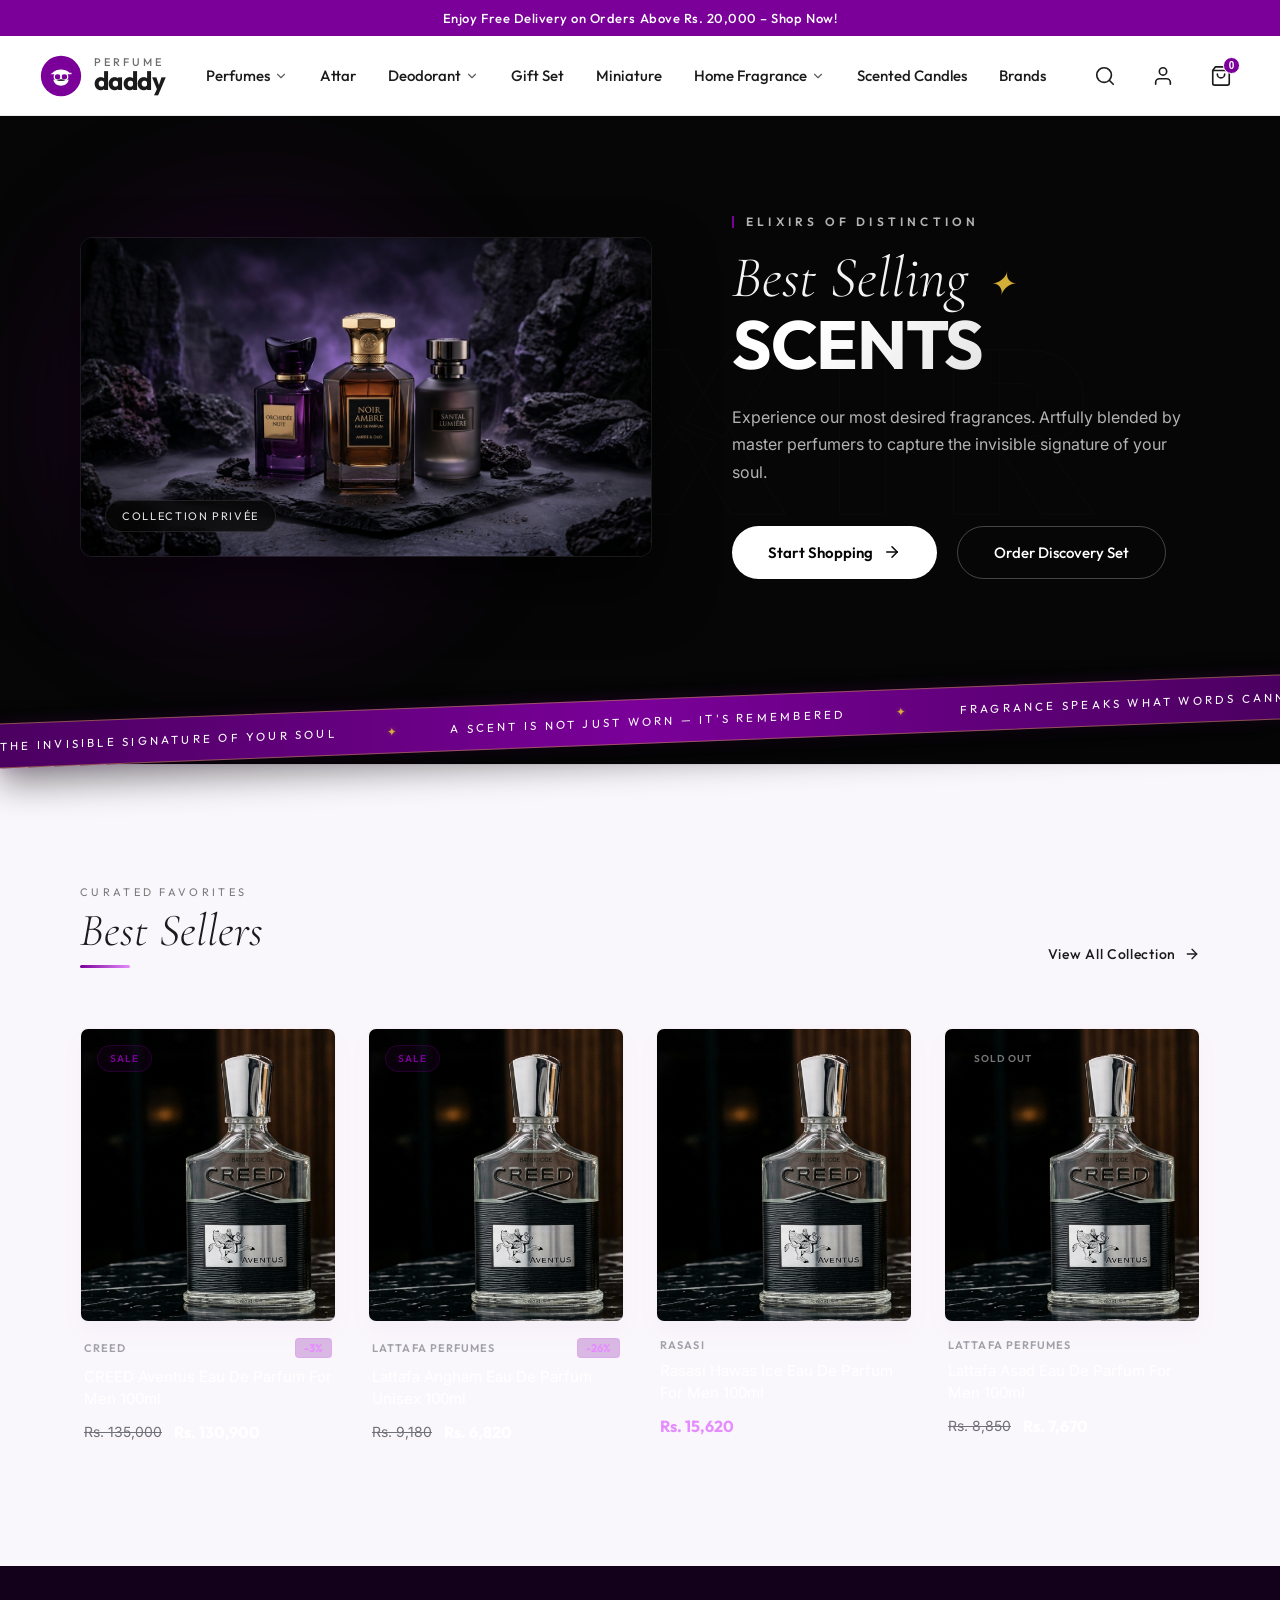
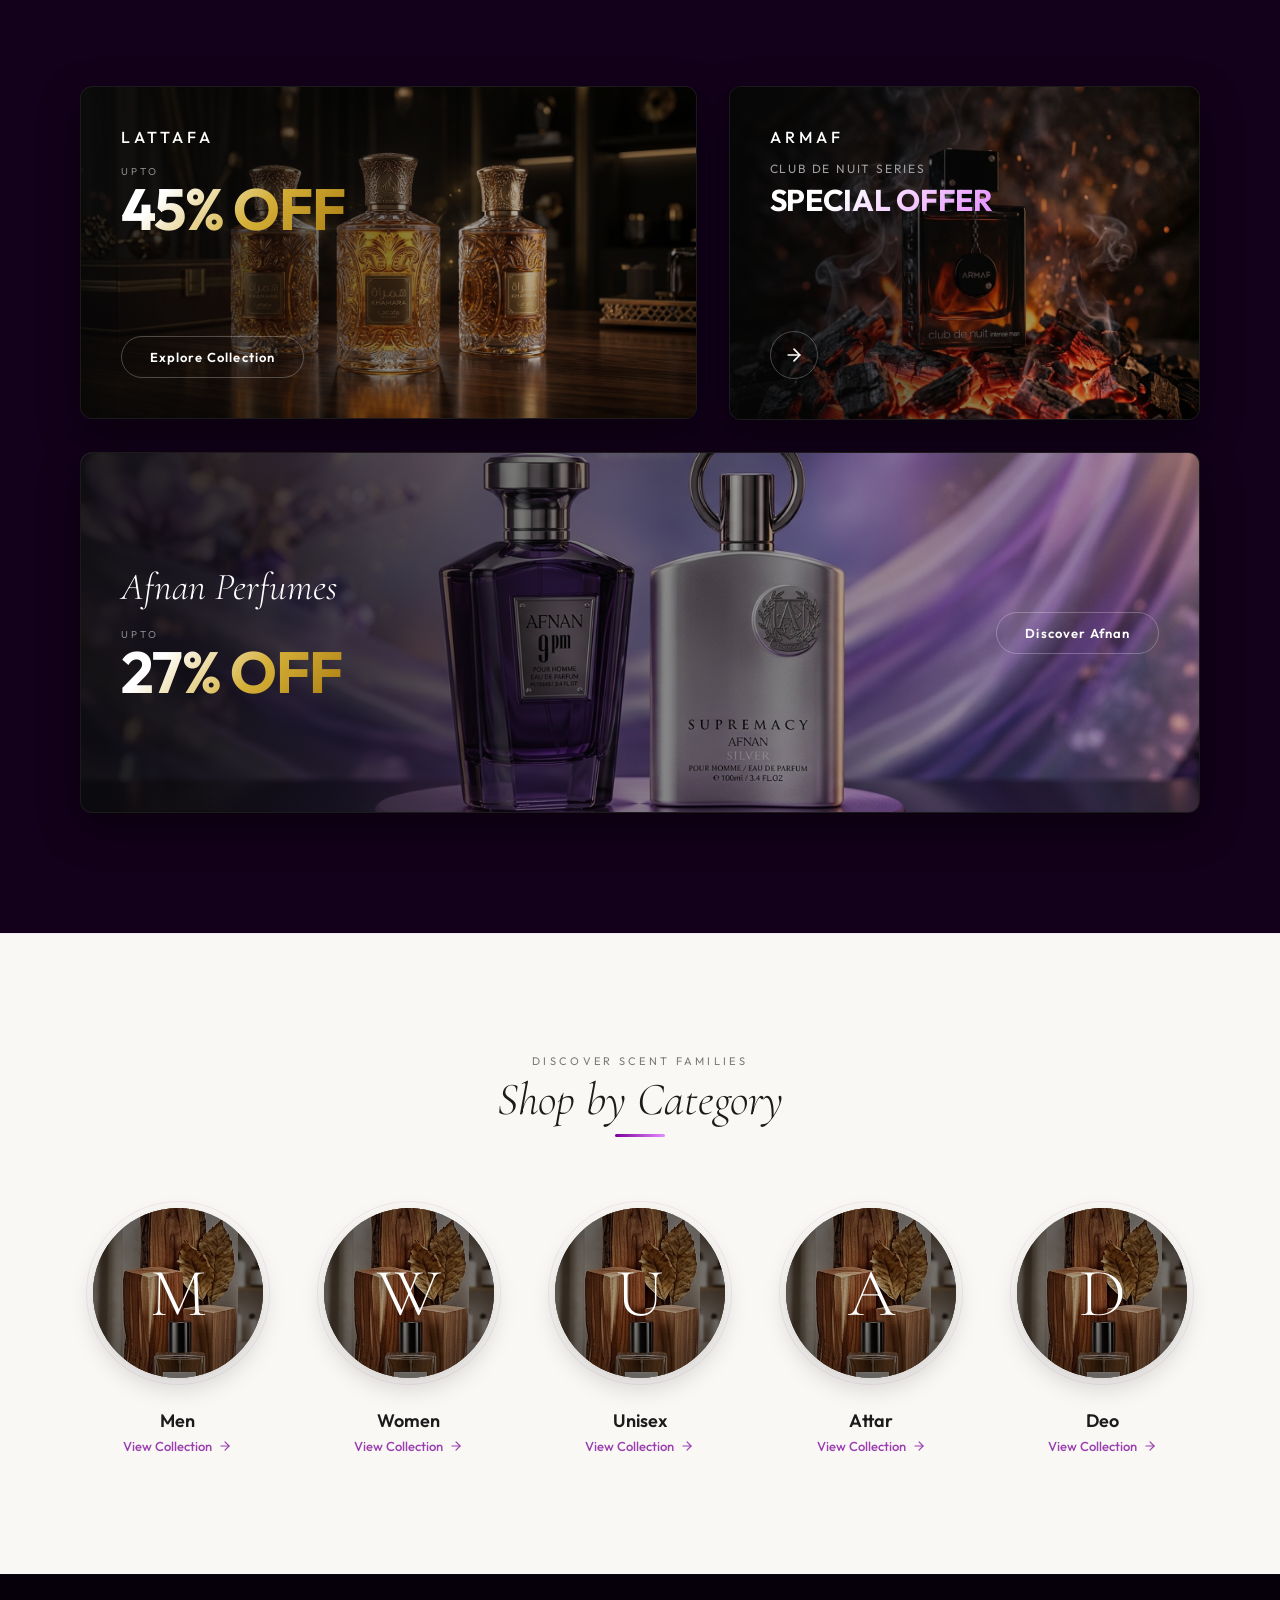
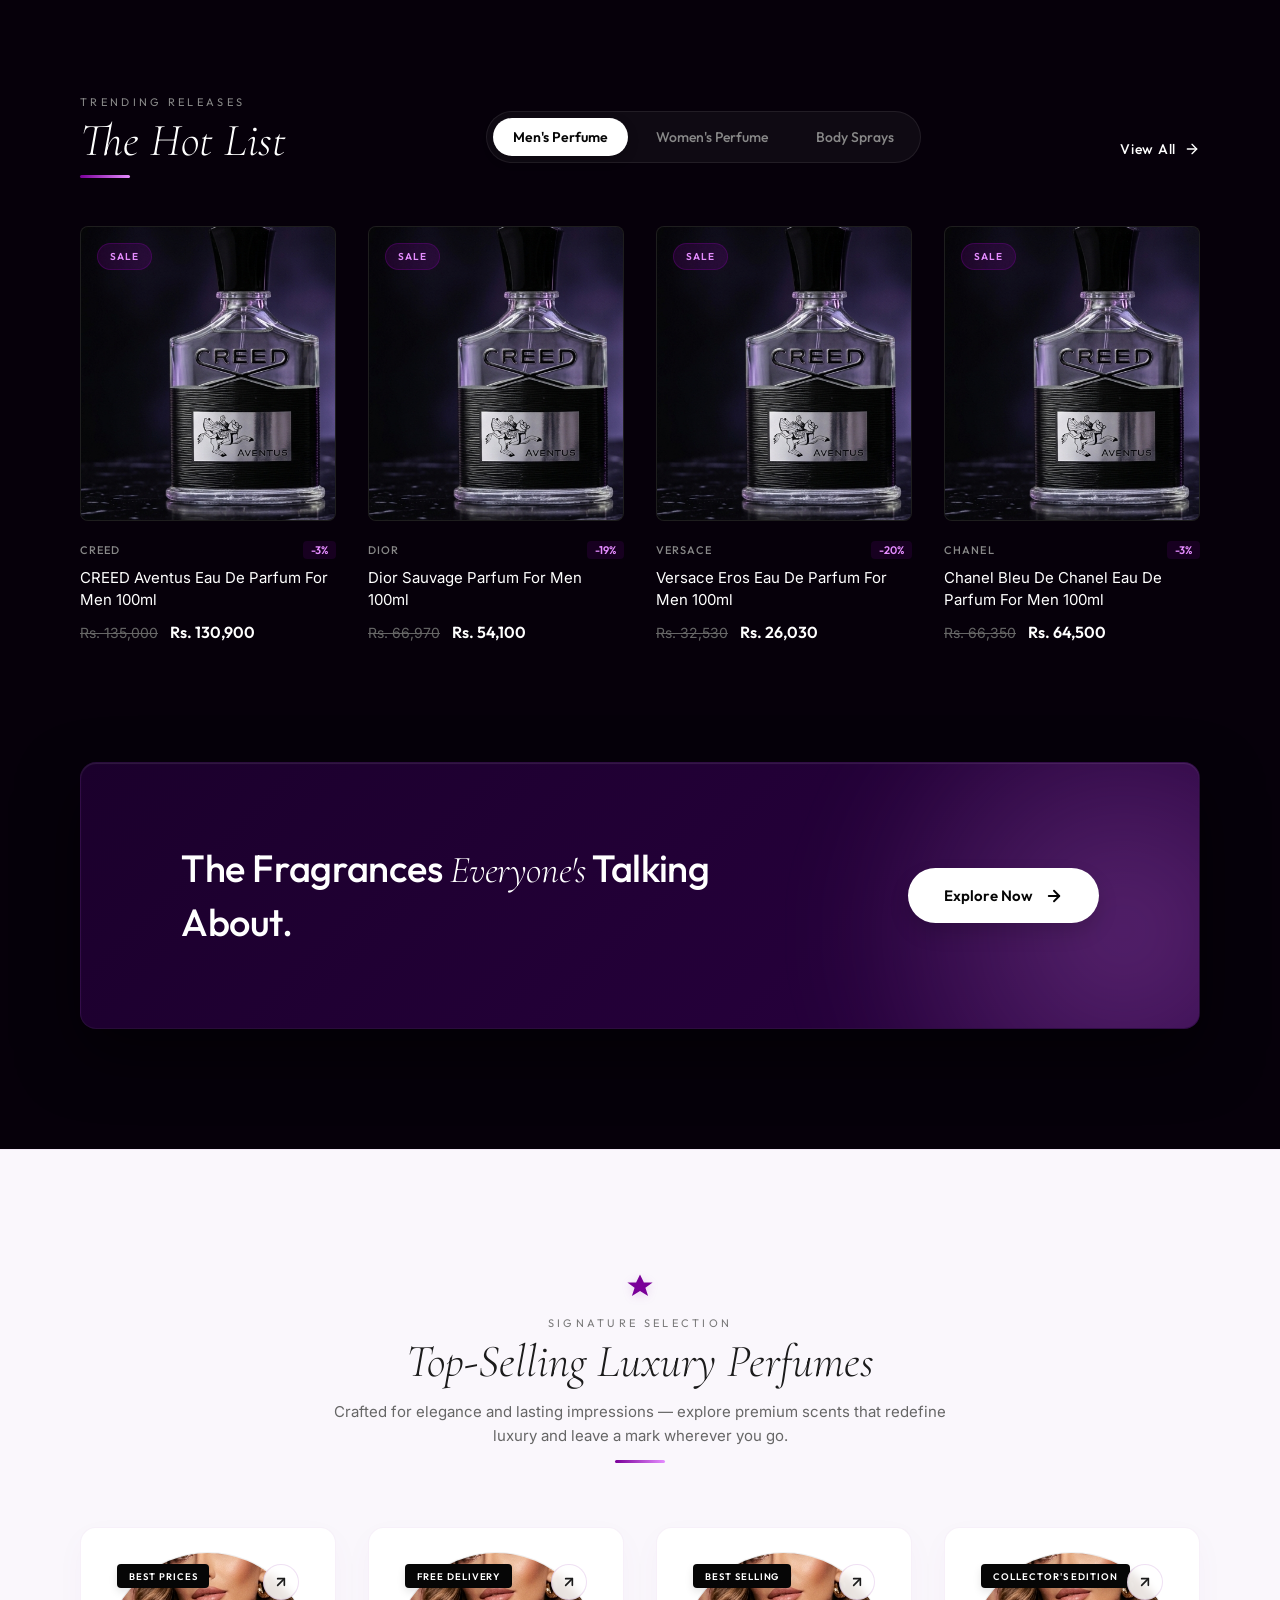
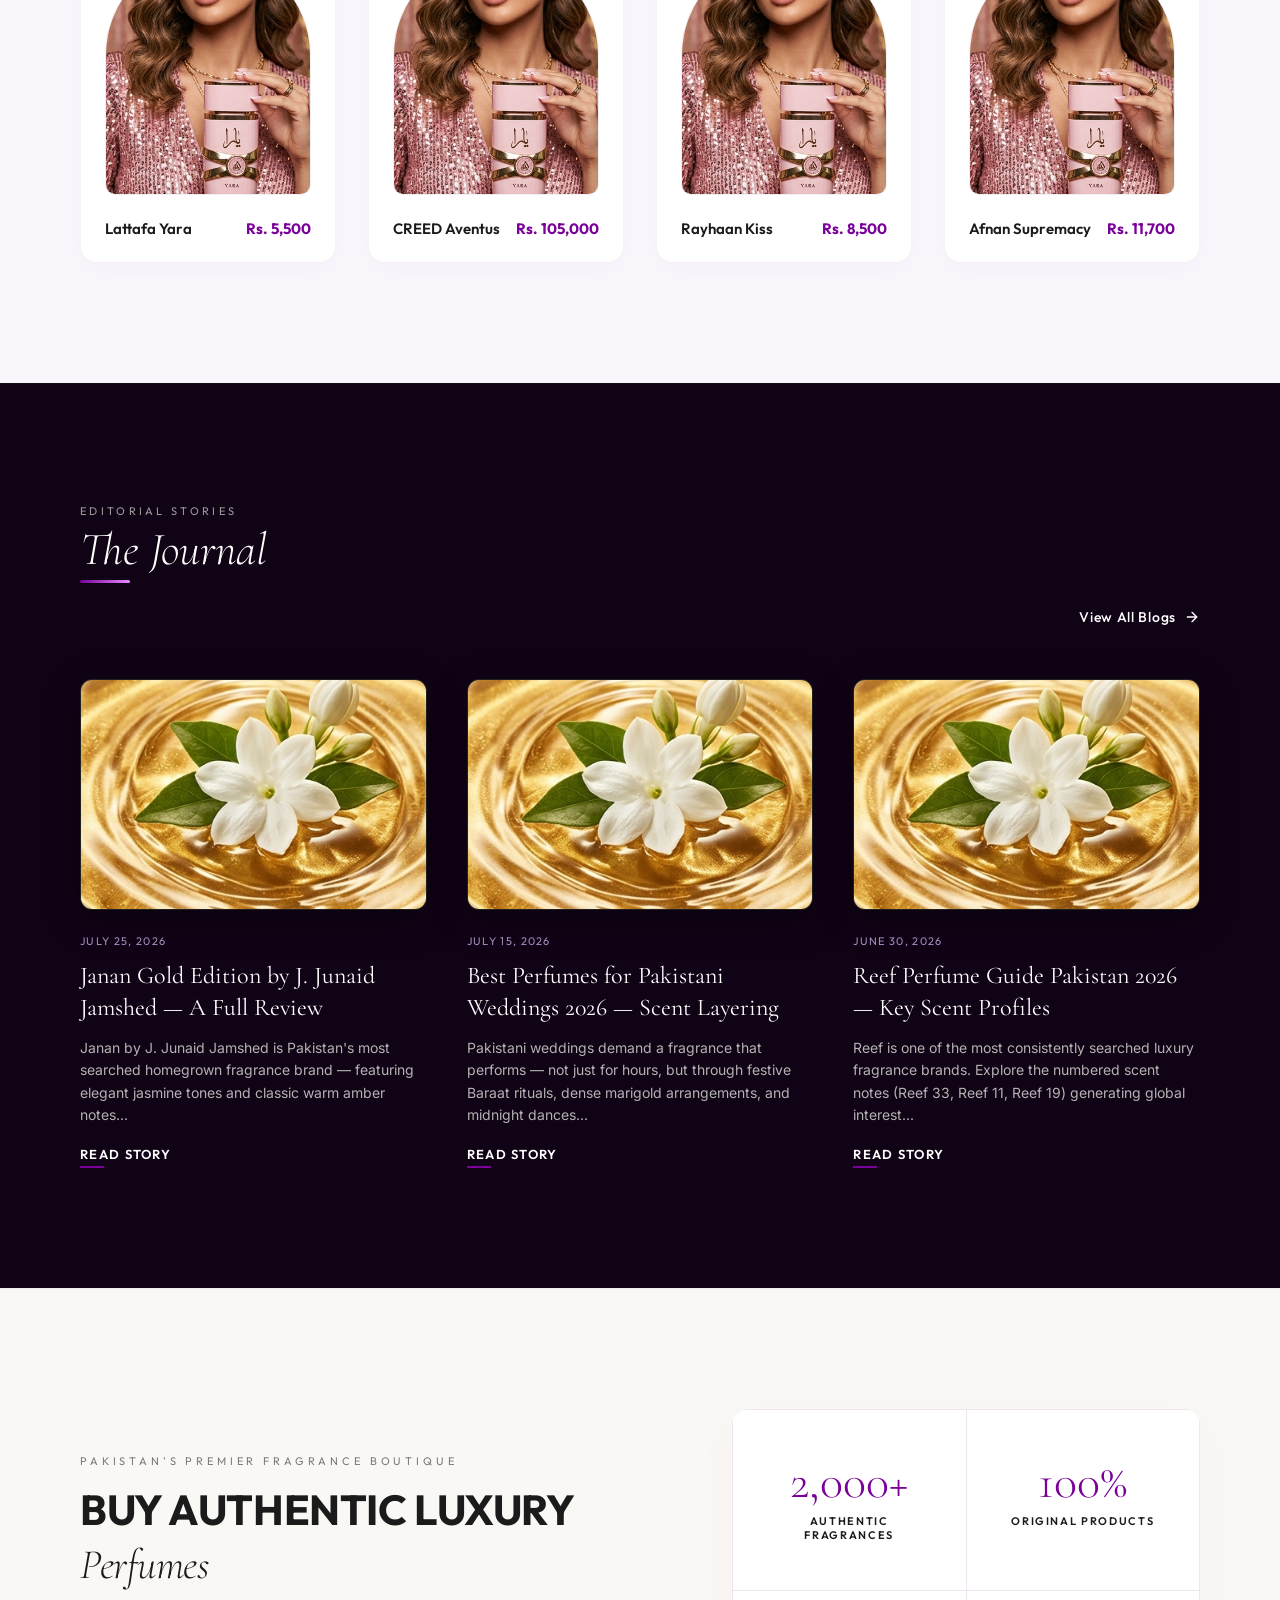
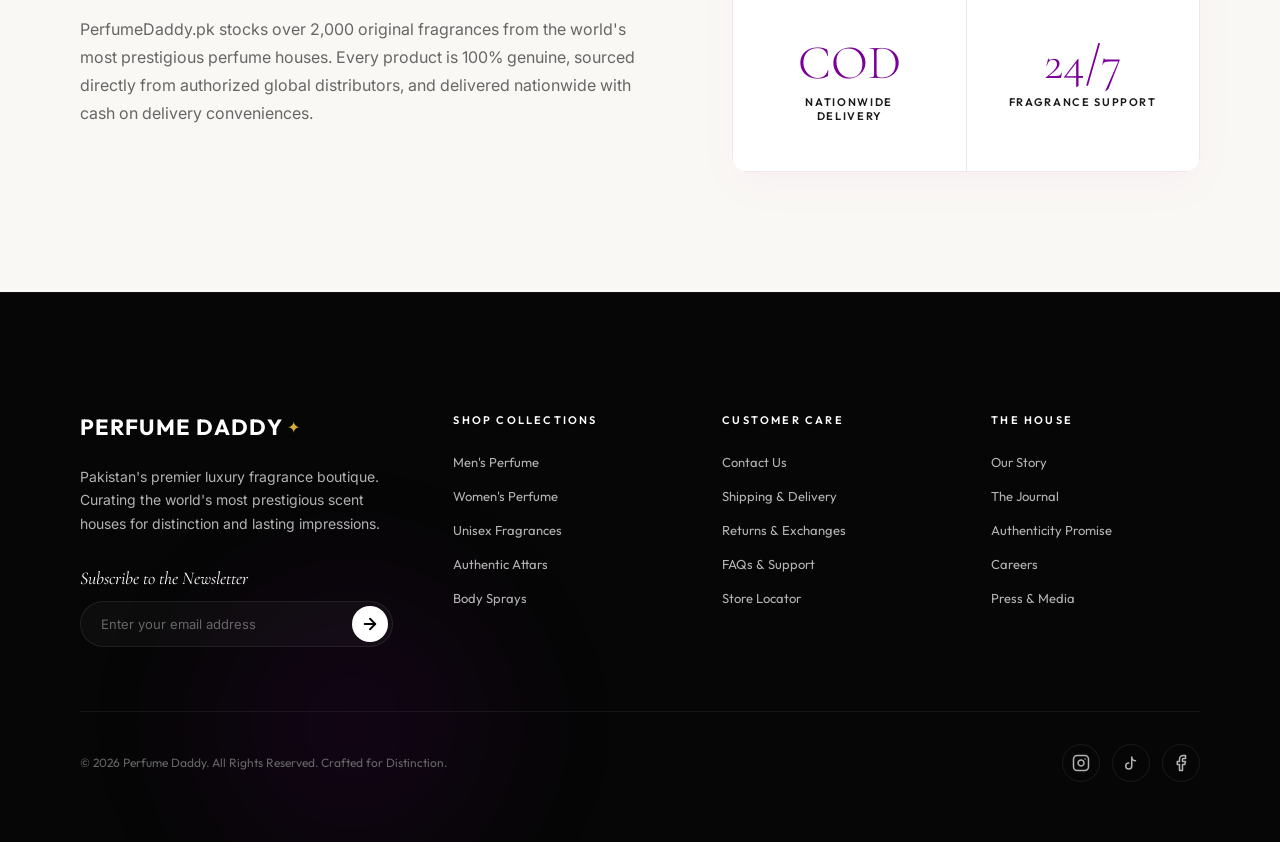
==== commit e4359a47: "Build full-width Shop Collections page (shop.html) with responsive 4-column layout, luxury color pal" ====
--- a/index.html
+++ b/index.html
@@ -64,7 +64,7 @@
       <nav class="desktop-nav" aria-label="Primary Navigation">
         <ul class="nav-list">
           <li class="nav-item has-dropdown">
-            <a href="/perfumes" class="nav-link">
+            <a href="shop.html" class="nav-link">
               Perfumes
               <svg class="dropdown-chevron" viewBox="0 0 24 24" width="14" height="14" stroke="currentColor" stroke-width="2" fill="none" stroke-linecap="round" stroke-linejoin="round">
                 <polyline points="6 9 12 15 18 9"></polyline>
@@ -104,11 +104,11 @@
           </li>
           
           <li class="nav-item">
-            <a href="/attar" class="nav-link">Attar</a>
+            <a href="shop.html?category=attar" class="nav-link">Attar</a>
           </li>
           
           <li class="nav-item has-dropdown">
-            <a href="/deodorant" class="nav-link">
+            <a href="shop.html?category=deo" class="nav-link">
               Deodorant
               <svg class="dropdown-chevron" viewBox="0 0 24 24" width="14" height="14" stroke="currentColor" stroke-width="2" fill="none" stroke-linecap="round" stroke-linejoin="round">
                 <polyline points="6 9 12 15 18 9"></polyline>
@@ -124,15 +124,15 @@
           </li>
           
           <li class="nav-item">
-            <a href="/gift-set" class="nav-link">Gift Set</a>
+            <a href="shop.html?category=gift-set" class="nav-link">Gift Set</a>
           </li>
           
           <li class="nav-item">
-            <a href="/miniature" class="nav-link">Miniature</a>
+            <a href="shop.html?category=miniature" class="nav-link">Miniature</a>
           </li>
           
           <li class="nav-item has-dropdown">
-            <a href="/home-fragrance" class="nav-link">
+            <a href="shop.html?category=home" class="nav-link">
               Home Fragrance
               <svg class="dropdown-chevron" viewBox="0 0 24 24" width="14" height="14" stroke="currentColor" stroke-width="2" fill="none" stroke-linecap="round" stroke-linejoin="round">
                 <polyline points="6 9 12 15 18 9"></polyline>
@@ -148,11 +148,11 @@
           </li>
           
           <li class="nav-item">
-            <a href="/scented-candles" class="nav-link">Scented Candles</a>
+            <a href="shop.html?category=candles" class="nav-link">Scented Candles</a>
           </li>
           
           <li class="nav-item">
-            <a href="/brands" class="nav-link">Brands</a>
+            <a href="shop.html?section=brands" class="nav-link">Brands</a>
           </li>
         </ul>
       </nav>
@@ -402,7 +402,7 @@
             <h2 class="section-title">Best Sellers</h2>
             <div class="title-accent-bar"></div>
           </div>
-          <a href="/collections/best-sellers" class="btn-view-all">
+          <a href="shop.html" class="btn-view-all">
             View All Collection
             <svg class="view-all-arrow" viewBox="0 0 24 24" width="16" height="16" stroke="currentColor" stroke-width="2" fill="none" stroke-linecap="round" stroke-linejoin="round">
               <line x1="5" y1="12" x2="19" y2="12"></line>
--- a/index.css
+++ b/index.css
@@ -1315,7 +1315,7 @@
 
 /* Card Info Block */
 .product-info {
-  padding-top: 20px;
+  padding: 16px 4px 4px;
 }
 
 .brand-row {
@@ -1330,18 +1330,19 @@
   font-size: 11px;
   text-transform: uppercase;
   letter-spacing: 0.1em;
-  color: #777777;
-  font-weight: 500;
+  color: #a1a1aa;
+  font-weight: 600;
 }
 
 .discount-tag {
   font-family: var(--font-display);
   font-size: 11px;
-  font-weight: 600;
-  color: var(--primary-purple);
-  background-color: rgba(122, 0, 153, 0.08);
+  font-weight: 700;
+  color: #e58cff;
+  background-color: rgba(122, 0, 153, 0.25);
   padding: 2px 8px;
   border-radius: 4px;
+  border: 1px solid rgba(229, 140, 255, 0.3);
 }
 
 .product-title {
@@ -1353,13 +1354,13 @@
 }
 
 .product-title a {
-  color: #1b1b1b;
+  color: #ffffff;
   text-decoration: none;
   transition: var(--transition-smooth);
 }
 
 .product-title a:hover {
-  color: var(--primary-purple);
+  color: #e58cff;
 }
 
 .price-row {
@@ -1371,18 +1372,18 @@
 .price-original {
   font-size: 14px;
   text-decoration: line-through;
-  color: #888888;
+  color: #71717a;
 }
 
 .price-current {
   font-family: var(--font-display);
   font-size: 16px;
-  font-weight: 600;
-  color: #1b1b1b;
+  font-weight: 700;
+  color: #ffffff;
 }
 
 .price-current.font-highlight {
-  color: #1b1b1b;
+  color: #e58cff;
 }
 
 /* Responsive Best Sellers Adjustments */
@@ -5136,4 +5137,339 @@
     grid-template-columns: repeat(2, 1fr);
     gap: 10px;
   }
+}
+
+/* ==========================================================================
+   Shop / Collections Page (shop.html) Styles - Professional Full Width Layout
+   ========================================================================== */
+
+.shop-wrapper {
+  max-width: 1400px;
+  margin: 0 auto;
+  padding: 0 40px;
+}
+
+.shop-hero-section {
+  background: radial-gradient(circle at 50% 0%, rgba(122, 0, 153, 0.18) 0%, #08080a 65%, #050507 100%);
+  border-bottom: 1px solid rgba(255, 255, 255, 0.08);
+  padding: 60px 0 40px;
+  text-align: center;
+  position: relative;
+}
+
+.shop-hero-content {
+  max-width: 800px;
+  margin: 0 auto;
+  position: relative;
+  z-index: 2;
+}
+
+.shop-supheading {
+  font-family: var(--font-display);
+  font-size: 11px;
+  font-weight: 700;
+  text-transform: uppercase;
+  letter-spacing: 0.28em;
+  color: #e58cff;
+  display: inline-block;
+  margin-bottom: 12px;
+  background: rgba(122, 0, 153, 0.18);
+  padding: 4px 14px;
+  border-radius: 20px;
+  border: 1px solid rgba(122, 0, 153, 0.35);
+}
+
+.shop-hero-title {
+  font-family: 'Cormorant Garamond', serif;
+  font-size: 48px;
+  font-weight: 300;
+  color: #ffffff;
+  margin-bottom: 14px;
+  line-height: 1.1;
+  letter-spacing: -0.01em;
+}
+
+.shop-hero-desc {
+  font-size: 15px;
+  color: #a1a1aa;
+  line-height: 1.6;
+  margin-bottom: 32px;
+}
+
+.shop-pill-nav {
+  display: flex;
+  justify-content: center;
+  gap: 12px;
+  flex-wrap: wrap;
+}
+
+.shop-nav-pill {
+  background: rgba(255, 255, 255, 0.035);
+  border: 1px solid rgba(255, 255, 255, 0.1);
+  color: #d4d4d8;
+  padding: 9px 22px;
+  border-radius: 25px;
+  font-family: var(--font-display);
+  font-size: 13px;
+  font-weight: 500;
+  cursor: pointer;
+  transition: all 0.25s ease;
+}
+
+.shop-nav-pill:hover {
+  background: rgba(122, 0, 153, 0.25);
+  border-color: rgba(229, 140, 255, 0.35);
+  color: #ffffff;
+}
+
+.shop-nav-pill.active {
+  background: var(--primary-purple);
+  color: #ffffff;
+  border-color: #e58cff;
+  box-shadow: 0 4px 18px rgba(122, 0, 153, 0.45);
+}
+
+.shop-main-section {
+  background-color: #060606;
+  padding: 50px 0 100px;
+  color: #ffffff;
+}
+
+.shop-full-container {
+  width: 100%;
+}
+
+/* Shop Catalog Toolbar */
+.shop-toolbar {
+  display: flex;
+  align-items: center;
+  justify-content: space-between;
+  background: rgba(18, 18, 22, 0.7);
+  border: 1px solid rgba(255, 255, 255, 0.08);
+  padding: 16px 24px;
+  border-radius: 12px;
+  margin-bottom: 32px;
+}
+
+.toolbar-left {
+  display: flex;
+  align-items: center;
+  gap: 16px;
+}
+
+.results-counter {
+  font-family: var(--font-display);
+  font-size: 13.5px;
+  color: #a1a1aa;
+  font-weight: 500;
+}
+
+.toolbar-right {
+  display: flex;
+  align-items: center;
+  gap: 12px;
+}
+
+.sort-label {
+  font-family: var(--font-display);
+  font-size: 13px;
+  color: #71717a;
+}
+
+.sort-dropdown {
+  background: #121215;
+  color: #ffffff;
+  border: 1px solid rgba(255, 255, 255, 0.14);
+  padding: 8px 16px;
+  border-radius: 8px;
+  font-family: var(--font-display);
+  font-size: 13px;
+  cursor: pointer;
+  outline: none;
+  transition: border-color 0.2s ease;
+}
+
+.sort-dropdown:focus {
+  border-color: var(--primary-purple);
+}
+
+/* Full Width 4-Column Shop Product Grid */
+.shop-grid {
+  display: grid;
+  grid-template-columns: repeat(4, 1fr);
+  gap: 28px;
+  margin-bottom: 50px;
+}
+
+/* Pagination */
+.shop-pagination {
+  display: flex;
+  align-items: center;
+  justify-content: center;
+  gap: 10px;
+}
+
+.page-num {
+  width: 42px;
+  height: 42px;
+  border-radius: 8px;
+  background: rgba(255, 255, 255, 0.035);
+  border: 1px solid rgba(255, 255, 255, 0.1);
+  color: #ffffff;
+  font-family: var(--font-display);
+  font-size: 14px;
+  font-weight: 600;
+  cursor: pointer;
+  transition: all 0.25s ease;
+}
+
+.page-num:hover,
+.page-num.active {
+  background: var(--primary-purple);
+  border-color: #e58cff;
+  box-shadow: 0 4px 15px rgba(122, 0, 153, 0.4);
+}
+
+.page-next {
+  height: 42px;
+  padding: 0 20px;
+  border-radius: 8px;
+  background: rgba(255, 255, 255, 0.035);
+  border: 1px solid rgba(255, 255, 255, 0.1);
+  color: #ffffff;
+  font-family: var(--font-display);
+  font-size: 13.5px;
+  font-weight: 600;
+  display: flex;
+  align-items: center;
+  gap: 6px;
+  cursor: pointer;
+  transition: all 0.25s ease;
+}
+
+.page-next:hover {
+  background: rgba(122, 0, 153, 0.25);
+  border-color: rgba(229, 140, 255, 0.4);
+}
+
+/* Responsive Grid Breakpoints */
+@media (max-width: 1200px) {
+  .shop-grid {
+    grid-template-columns: repeat(3, 1fr);
+    gap: 20px;
+  }
+}
+
+@media (max-width: 1024px) {
+  .shop-wrapper {
+    padding: 0 24px;
+  }
+
+  .shop-hero-title {
+    font-size: 38px;
+  }
+}
+
+@media (max-width: 768px) {
+  .shop-main-section {
+    padding: 36px 0 70px;
+  }
+
+  .shop-hero-section {
+    padding: 40px 0 28px;
+  }
+
+  .shop-hero-title {
+    font-size: 28px;
+    margin-bottom: 10px;
+  }
+
+  .shop-hero-desc {
+    font-size: 13.5px;
+    margin-bottom: 22px;
+  }
+
+  .shop-pill-nav {
+    justify-content: flex-start;
+    overflow-x: auto;
+    white-space: nowrap;
+    padding-bottom: 8px;
+    flex-wrap: nowrap;
+    -webkit-overflow-scrolling: touch;
+    scrollbar-width: none;
+  }
+
+  .shop-pill-nav::-webkit-scrollbar {
+    display: none;
+  }
+
+  .shop-nav-pill {
+    padding: 7px 16px;
+    font-size: 12px;
+  }
+
+  .shop-toolbar {
+    flex-direction: row;
+    justify-content: space-between;
+    align-items: center;
+    padding: 12px 16px;
+    margin-bottom: 20px;
+  }
+
+  .results-counter {
+    font-size: 12px;
+  }
+
+  .sort-dropdown {
+    padding: 6px 12px;
+    font-size: 12px;
+  }
+
+  .shop-grid {
+    grid-template-columns: repeat(2, 1fr);
+    gap: 12px;
+  }
+
+  .shop-grid .product-title {
+    font-size: 13px;
+    line-height: 1.35;
+    display: -webkit-box;
+    -webkit-line-clamp: 2;
+    -webkit-box-orient: vertical;
+    overflow: hidden;
+    height: 35px;
+    margin-bottom: 6px;
+  }
+
+  .shop-grid .price-current {
+    font-size: 14.5px;
+  }
+
+  .shop-grid .price-original {
+    font-size: 12px;
+  }
+}
+
+@media (max-width: 480px) {
+  .shop-wrapper {
+    padding: 0 14px;
+  }
+
+  .shop-hero-title {
+    font-size: 24px;
+  }
+
+  .shop-grid {
+    grid-template-columns: repeat(2, 1fr);
+    gap: 10px;
+  }
+
+  .shop-grid .product-info {
+    padding: 10px 2px 2px;
+  }
+
+  .page-num, .page-next {
+    height: 38px;
+    font-size: 13px;
+  }
 }
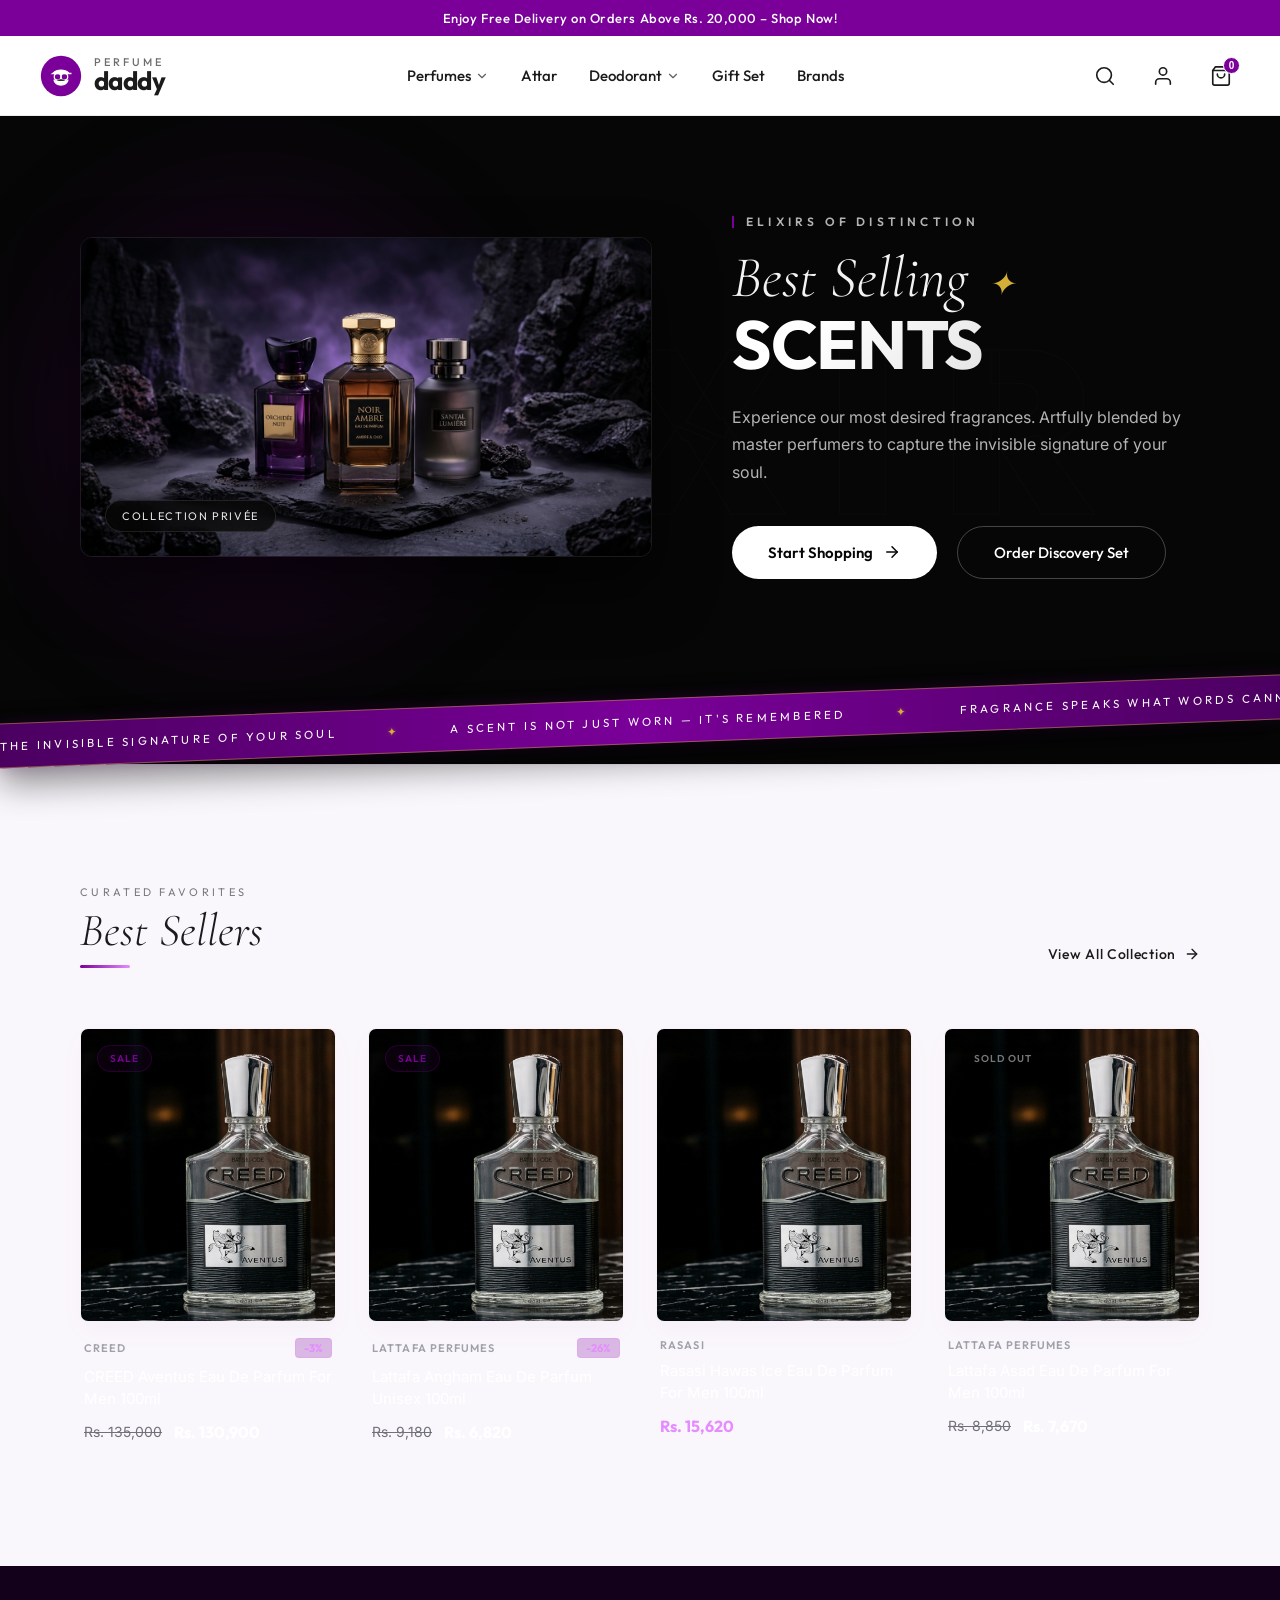
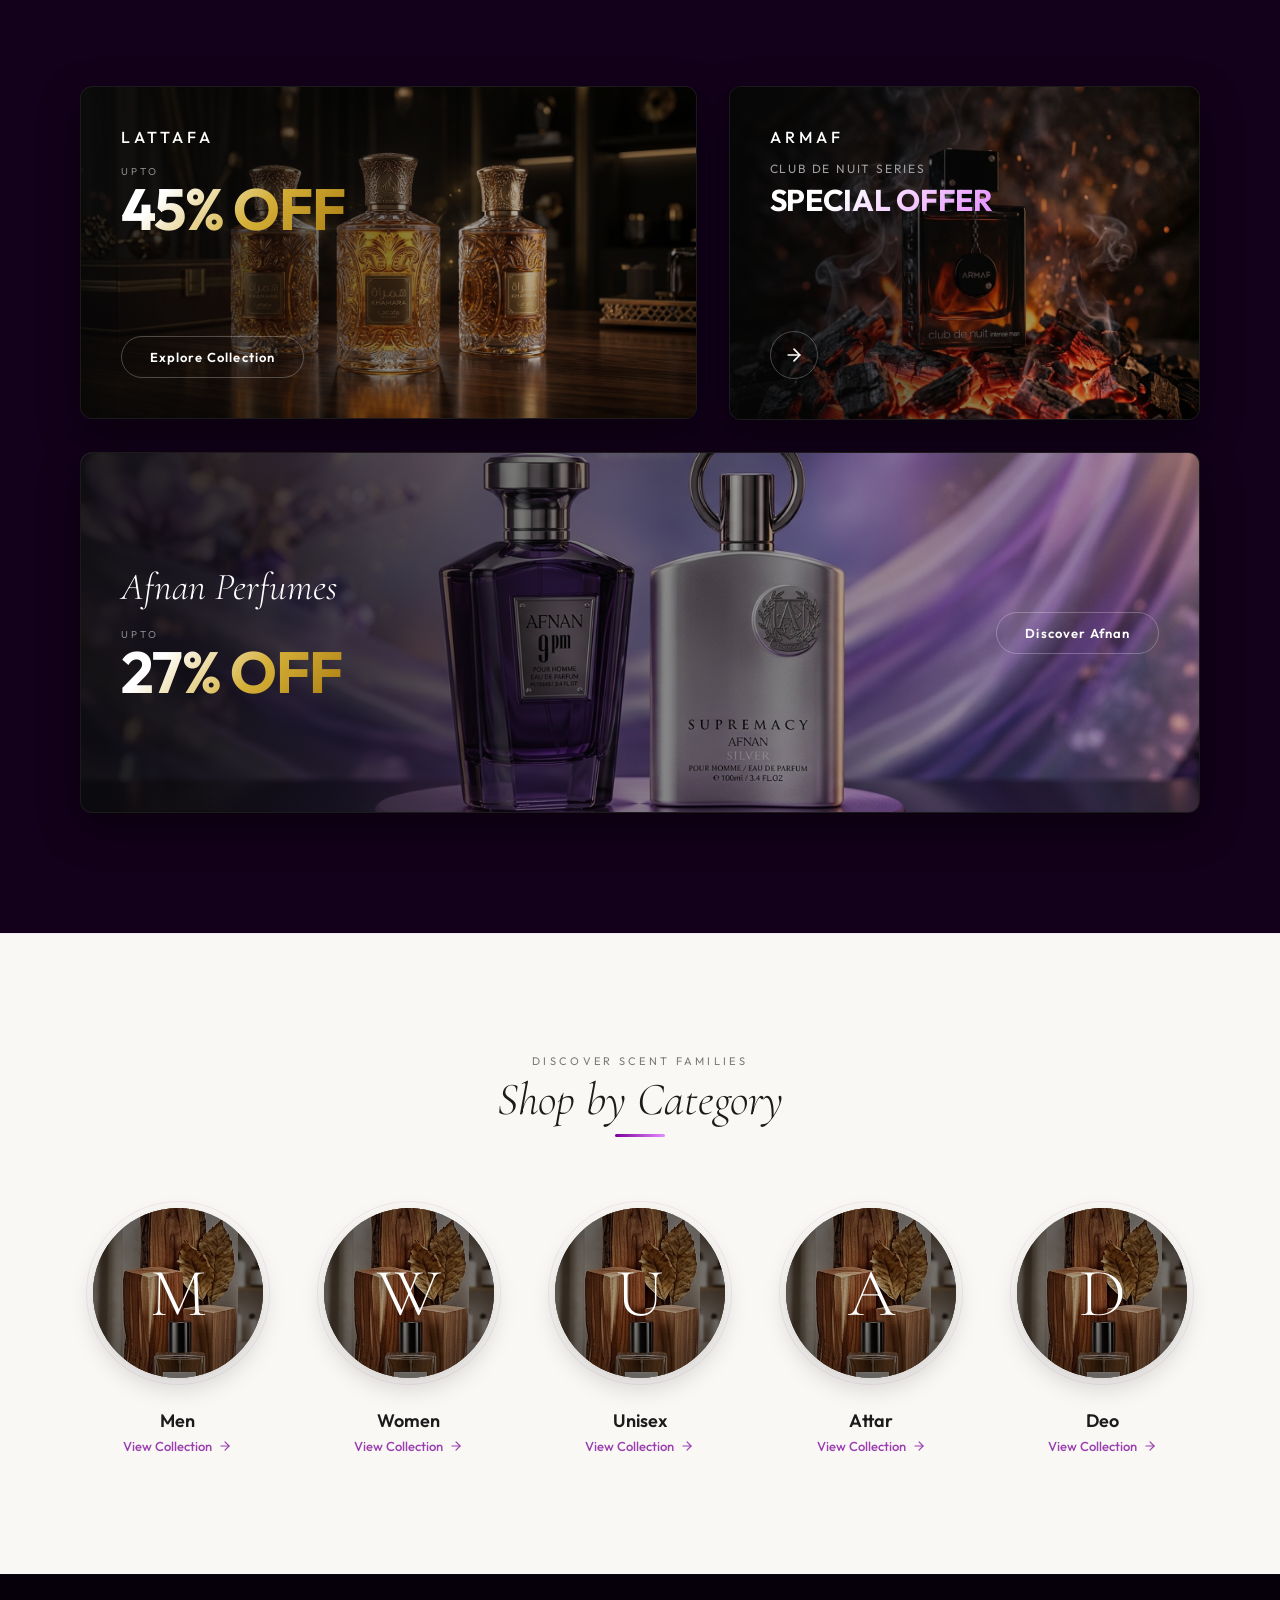
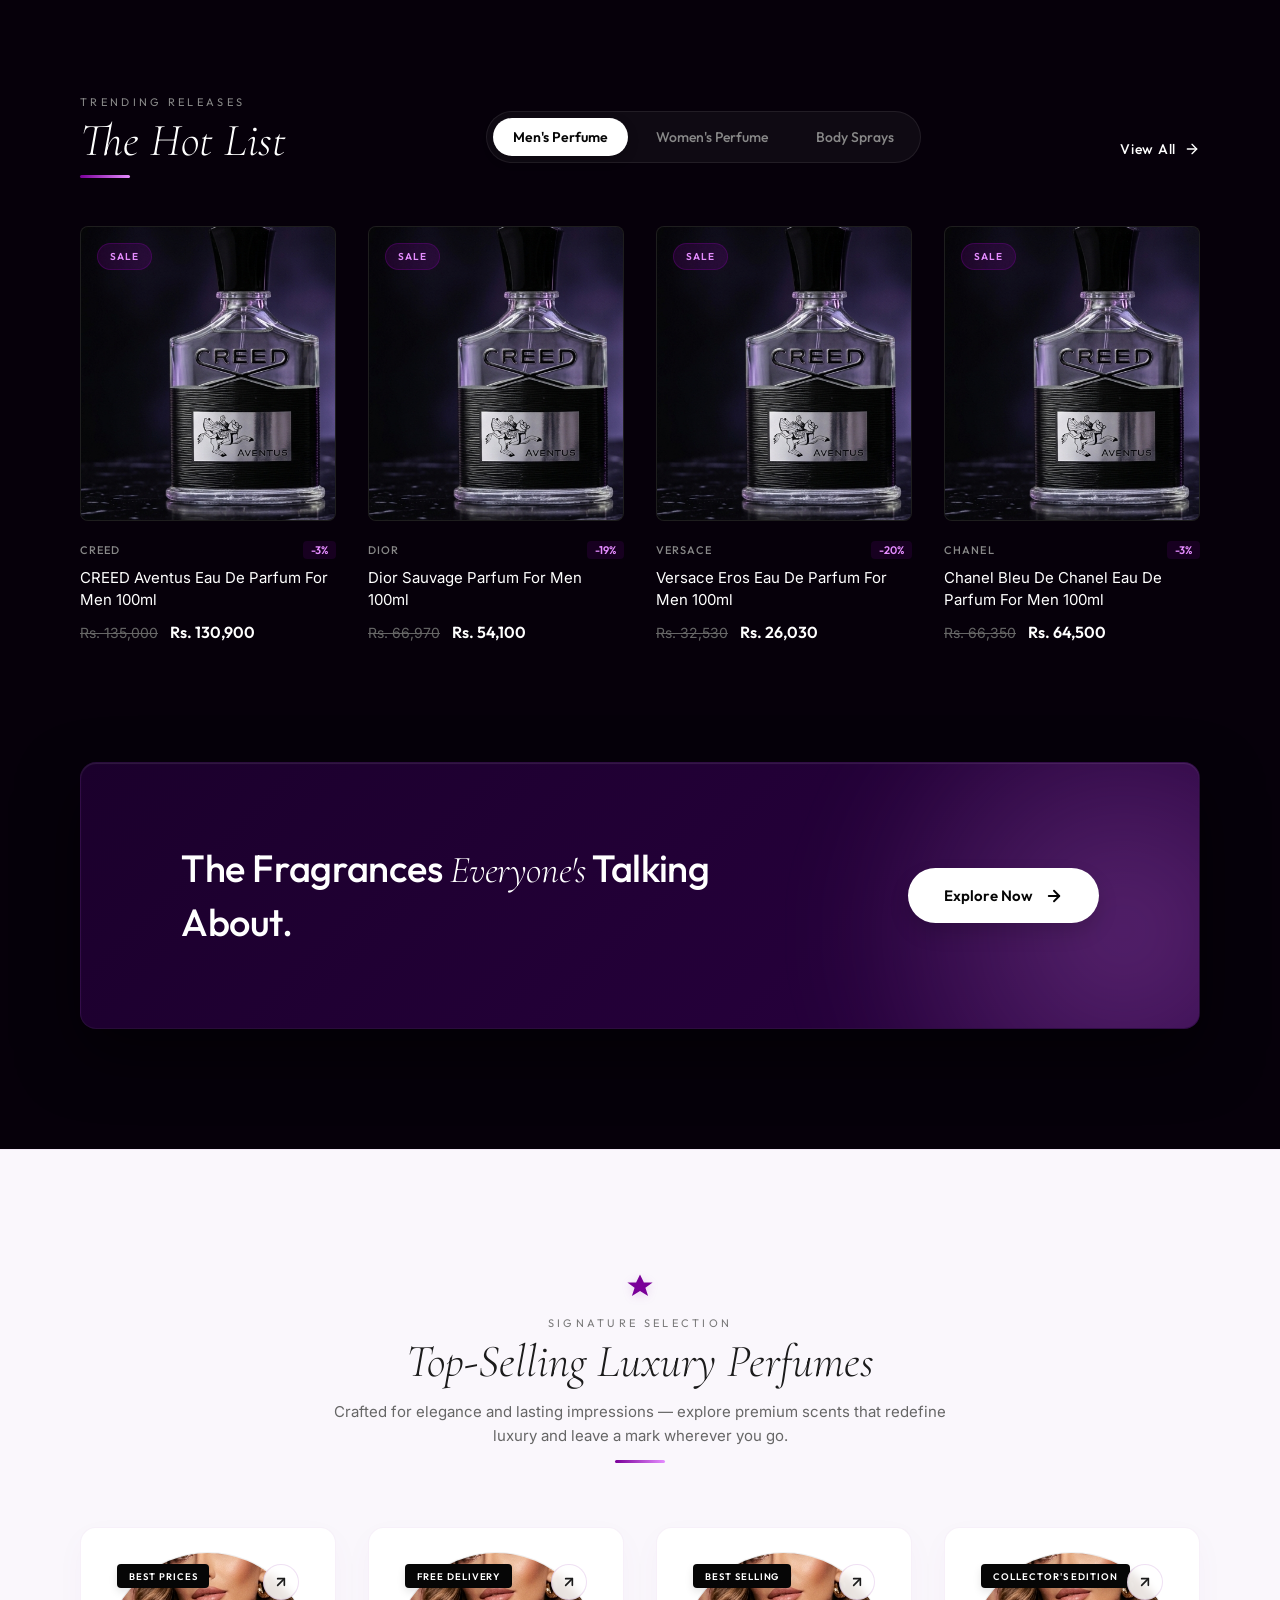
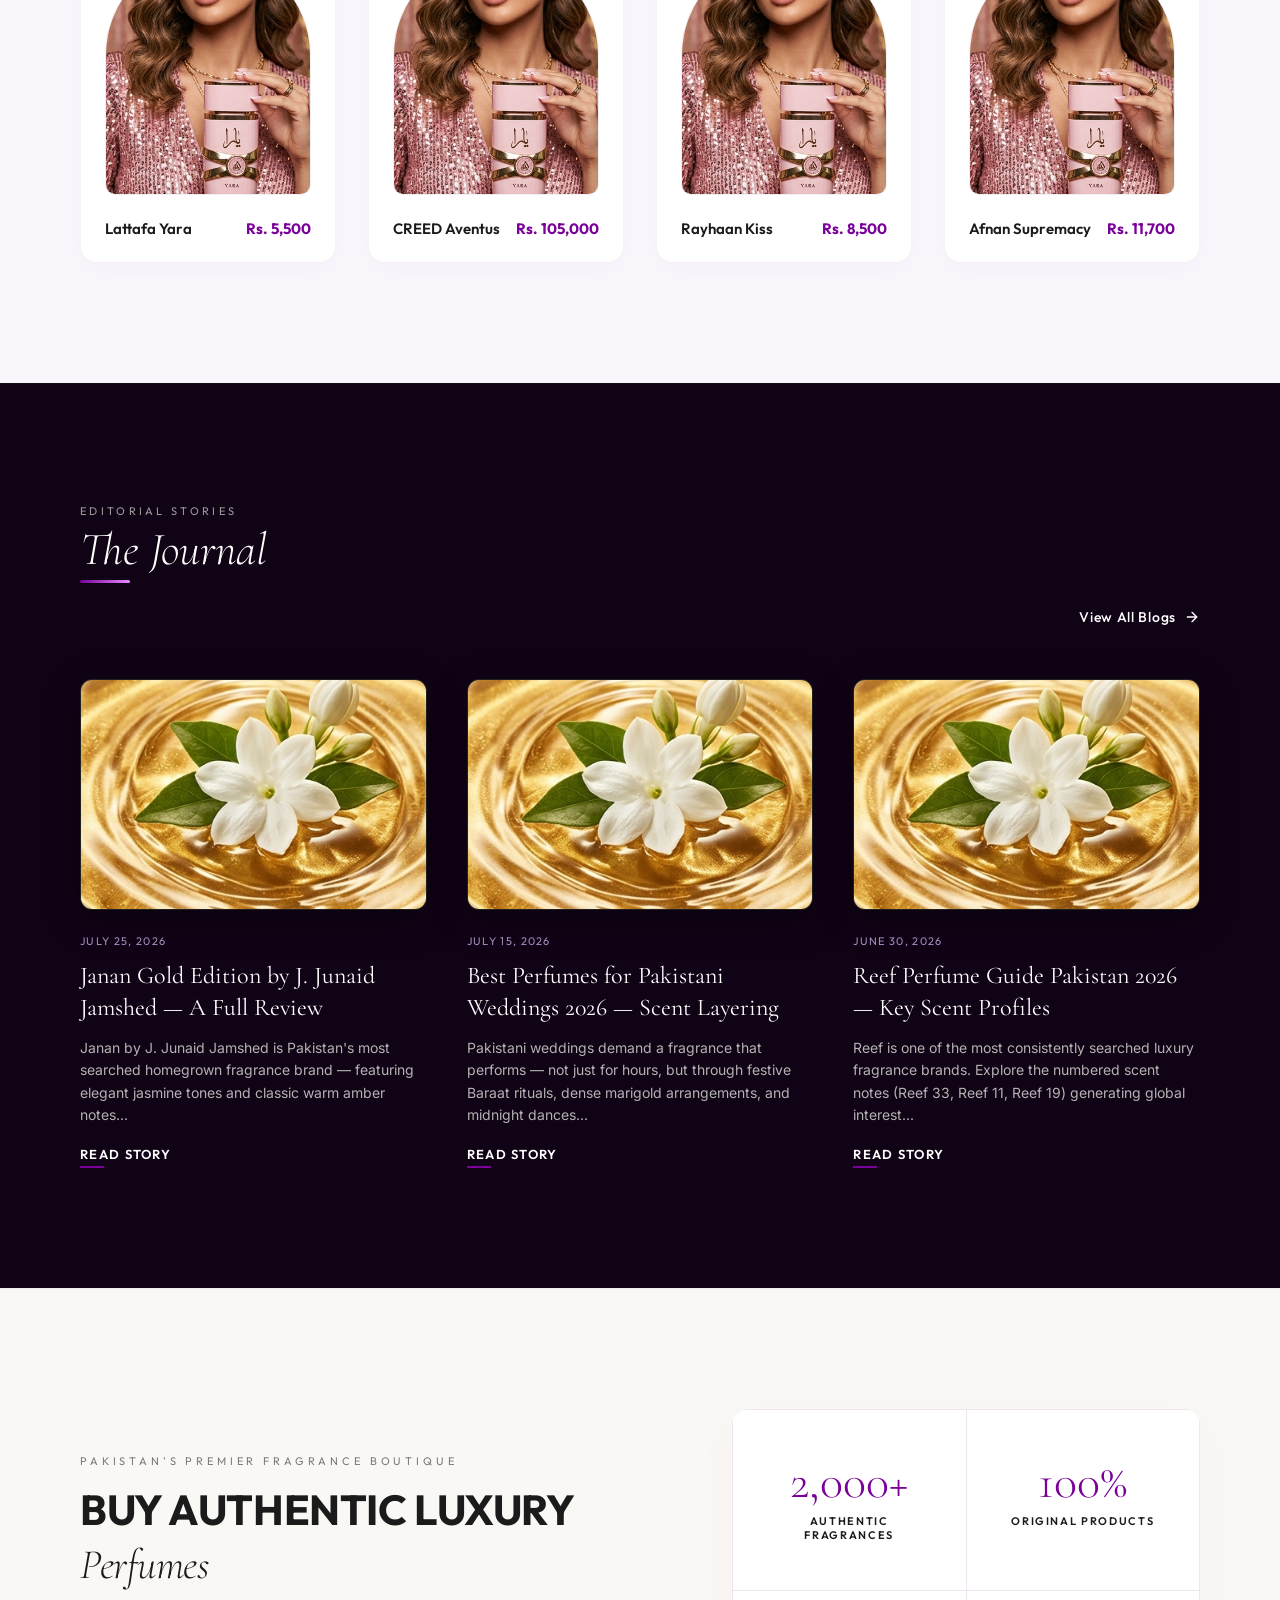
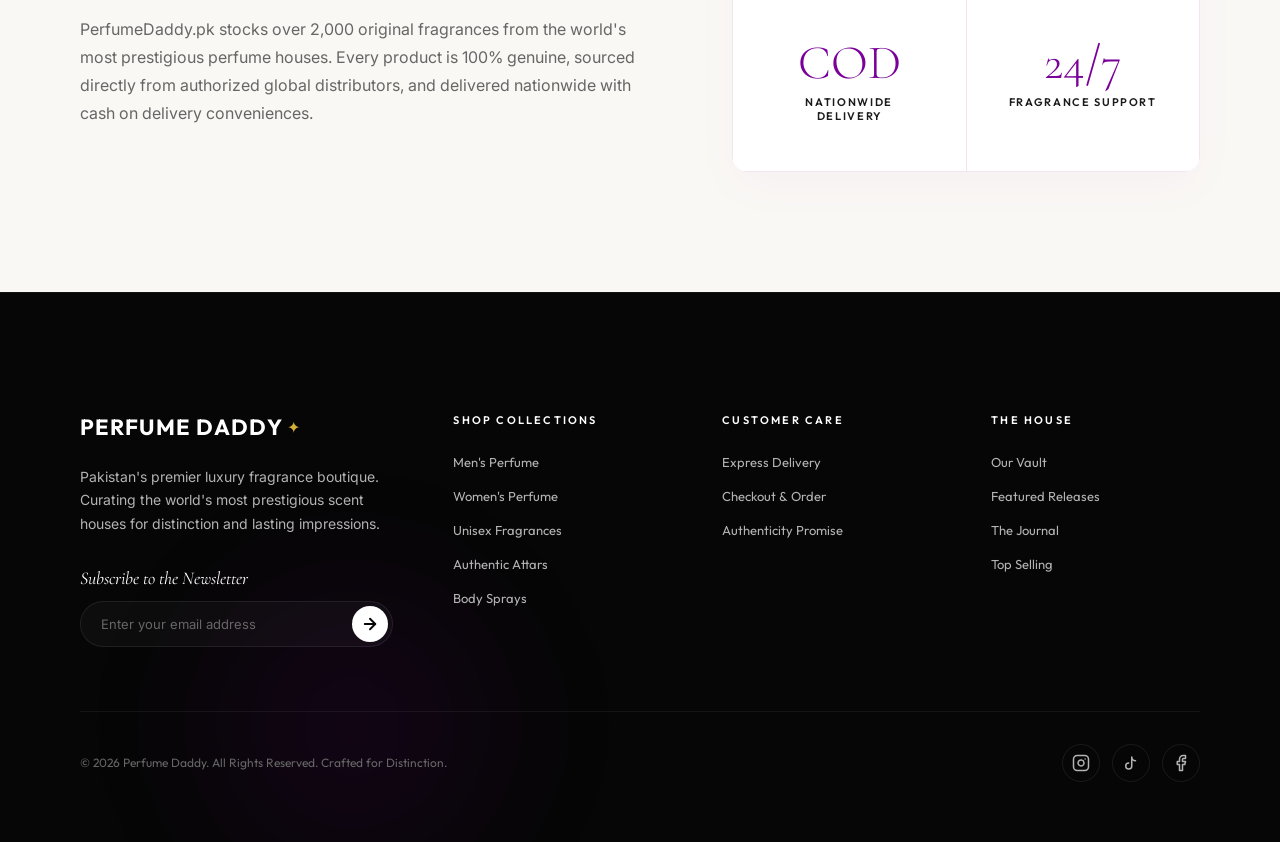
==== commit c929d77a: "Clean up filler menu options, dead footer links, and search tags across all templates" ====
--- a/index.html
+++ b/index.html
@@ -76,27 +76,27 @@
                 <div class="dropdown-column">
                   <h3>By Concentration</h3>
                   <ul>
-                    <li><a href="/eau-de-parfum">Eau de Parfum (EDP)</a></li>
-                    <li><a href="/eau-de-toilette">Eau de Toilette (EDT)</a></li>
-                    <li><a href="/eau-de-cologne">Eau de Cologne (EDC)</a></li>
-                    <li><a href="/parfum-extraits">Parfum Extraits</a></li>
+                    <li><a href="shop.html?category=edp">Eau de Parfum (EDP)</a></li>
+                    <li><a href="shop.html?category=edt">Eau de Toilette (EDT)</a></li>
+                    <li><a href="shop.html?category=edc">Eau de Cologne (EDC)</a></li>
+                    <li><a href="shop.html?category=extrait">Parfum Extraits</a></li>
                   </ul>
                 </div>
                 <div class="dropdown-column">
                   <h3>By Scent Profile</h3>
                   <ul>
-                    <li><a href="/woody">Woody & Earthy</a></li>
-                    <li><a href="/citrus">Fresh & Citrusy</a></li>
-                    <li><a href="/oriental">Warm & Spicy</a></li>
-                    <li><a href="/floral">Floral & Sweet</a></li>
+                    <li><a href="shop.html?scent=woody">Woody & Earthy</a></li>
+                    <li><a href="shop.html?scent=citrus">Fresh & Citrusy</a></li>
+                    <li><a href="shop.html?scent=oriental">Warm & Spicy</a></li>
+                    <li><a href="shop.html?scent=floral">Floral & Sweet</a></li>
                   </ul>
                 </div>
                 <div class="dropdown-column">
                   <h3>Trending</h3>
                   <ul>
-                    <li><a href="/new-arrivals">New Arrivals</a></li>
-                    <li><a href="/best-sellers">Best Sellers</a></li>
-                    <li><a href="/exclusive">Exclusive Blends</a></li>
+                    <li><a href="shop.html?sort=new">New Arrivals</a></li>
+                    <li><a href="shop.html?sort=best">Best Sellers</a></li>
+                    <li><a href="shop.html?category=exclusive">Exclusive Blends</a></li>
                   </ul>
                 </div>
               </div>
@@ -116,39 +116,15 @@
             </a>
             <div class="dropdown-panel mini-dropdown">
               <ul>
-                <li><a href="/deodorant-men">For Men</a></li>
-                <li><a href="/deodorant-women">For Women</a></li>
-                <li><a href="/deodorant-unisex">Unisex</a></li>
+                <li><a href="shop.html?gender=men">For Men</a></li>
+                <li><a href="shop.html?gender=women">For Women</a></li>
+                <li><a href="shop.html?gender=unisex">Unisex</a></li>
               </ul>
             </div>
           </li>
           
           <li class="nav-item">
             <a href="shop.html?category=gift-set" class="nav-link">Gift Set</a>
-          </li>
-          
-          <li class="nav-item">
-            <a href="shop.html?category=miniature" class="nav-link">Miniature</a>
-          </li>
-          
-          <li class="nav-item has-dropdown">
-            <a href="shop.html?category=home" class="nav-link">
-              Home Fragrance
-              <svg class="dropdown-chevron" viewBox="0 0 24 24" width="14" height="14" stroke="currentColor" stroke-width="2" fill="none" stroke-linecap="round" stroke-linejoin="round">
-                <polyline points="6 9 12 15 18 9"></polyline>
-              </svg>
-            </a>
-            <div class="dropdown-panel mini-dropdown">
-              <ul>
-                <li><a href="/reed-diffusers">Reed Diffusers</a></li>
-                <li><a href="/room-sprays">Room Sprays</a></li>
-                <li><a href="/essential-oils">Essential Oils</a></li>
-              </ul>
-            </div>
-          </li>
-          
-          <li class="nav-item">
-            <a href="shop.html?category=candles" class="nav-link">Scented Candles</a>
           </li>
           
           <li class="nav-item">
@@ -205,10 +181,10 @@
       <div class="search-suggestions">
         <p class="suggestion-title">Popular Searches</p>
         <div class="suggestion-tags">
-          <a href="/search?q=oud" class="tag">Oud Perfumes</a>
-          <a href="/search?q=musk" class="tag">Musk Attar</a>
-          <a href="/search?q=french" class="tag">French Fragrances</a>
-          <a href="/search?q=gift" class="tag">Gift Boxes</a>
+          <a href="shop.html?q=creed" class="tag">Creed Aventus</a>
+          <a href="shop.html?q=lattafa" class="tag">Lattafa Angham</a>
+          <a href="shop.html?q=hawas" class="tag">Rasasi Hawas Ice</a>
+          <a href="shop.html?q=sauvage" class="tag">Dior Sauvage</a>
         </div>
       </div>
     </div>
@@ -236,7 +212,7 @@
             <path d="M16 10a4 4 0 0 1-8 0"></path>
           </svg>
           <p>Your bag is empty.</p>
-          <a href="/collections" class="btn-primary">Browse Perfumes</a>
+          <a href="shop.html" class="btn-primary">Browse Perfumes</a>
         </div>
       </div>
     </div>
@@ -265,7 +241,7 @@
             <span>Search catalog...</span>
           </button>
           
-          <a href="/account" class="mobile-account-card">
+          <a href="#account" class="mobile-account-card">
             <div class="mobile-account-avatar">
               <svg viewBox="0 0 24 24" width="18" height="18" stroke="currentColor" stroke-width="1.8" fill="none" stroke-linecap="round" stroke-linejoin="round">
                 <path d="M20 21v-2a4 4 0 0 0-4-4H8a4 4 0 0 0-4 4v2"></path>
@@ -285,30 +261,11 @@
         <div class="mobile-drawer-divider"></div>
 
         <ul class="mobile-nav-list">
-          <li class="mobile-nav-item">
-            <a href="/perfumes" class="mobile-nav-link">Perfumes</a>
-          </li>
-          <li class="mobile-nav-item">
-            <a href="/attar" class="mobile-nav-link">Attar</a>
-          </li>
-          <li class="mobile-nav-item">
-            <a href="/deodorant" class="mobile-nav-link">Deodorant</a>
-          </li>
-          <li class="mobile-nav-item">
-            <a href="/gift-set" class="mobile-nav-link">Gift Set</a>
-          </li>
-          <li class="mobile-nav-item">
-            <a href="/miniature" class="mobile-nav-link">Miniature</a>
-          </li>
-          <li class="mobile-nav-item">
-            <a href="/home-fragrance" class="mobile-nav-link">Home Fragrance</a>
-          </li>
-          <li class="mobile-nav-item">
-            <a href="/scented-candles" class="mobile-nav-link">Scented Candles</a>
-          </li>
-          <li class="mobile-nav-item">
-            <a href="/brands" class="mobile-nav-link">Brands</a>
-          </li>
+          <li class="mobile-nav-item"><a href="shop.html" class="mobile-nav-link">All Perfumes</a></li>
+          <li class="mobile-nav-item"><a href="shop.html?category=attar" class="mobile-nav-link">Attar</a></li>
+          <li class="mobile-nav-item"><a href="shop.html?category=deo" class="mobile-nav-link">Deodorant</a></li>
+          <li class="mobile-nav-item"><a href="shop.html?category=gift-set" class="mobile-nav-link">Gift Set</a></li>
+          <li class="mobile-nav-item"><a href="shop.html?section=brands" class="mobile-nav-link">Brands</a></li>
         </ul>
       </div>
     </div>
@@ -341,14 +298,14 @@
             Experience our most desired fragrances. Artfully blended by master perfumers to capture the invisible signature of your soul.
           </p>
           <div class="hero-cta-group">
-            <a href="/shop" class="btn-luxury-primary">
+            <a href="shop.html" class="btn-luxury-primary">
               Start Shopping
               <svg class="cta-arrow" viewBox="0 0 24 24" width="18" height="18" stroke="currentColor" stroke-width="2" fill="none" stroke-linecap="round" stroke-linejoin="round">
                 <line x1="5" y1="12" x2="19" y2="12"></line>
                 <polyline points="12 5 19 12 12 19"></polyline>
               </svg>
             </a>
-            <a href="/discovery-set" class="btn-luxury-secondary">Order Discovery Set</a>
+            <a href="shop.html?category=gift-set" class="btn-luxury-secondary">Order Discovery Set</a>
           </div>
         </div>
 
@@ -512,7 +469,7 @@
                 <span class="promo-label">Upto</span>
                 <h3 class="promo-discount">45% Off</h3>
               </div>
-              <a href="/collections/lattafa" class="btn-promo-luxury">Explore Collection</a>
+              <a href="shop.html?q=lattafa" class="btn-promo-luxury">Explore Collection</a>
             </div>
           </div>
 
@@ -527,7 +484,7 @@
                 <span class="promo-tagline">Club De Nuit Series</span>
                 <h3 class="promo-discount-small">Special Offer</h3>
               </div>
-              <a href="/collections/armaf" class="btn-promo-luxury-circle" aria-label="Explore Armaf">
+              <a href="shop.html?q=armaf" class="btn-promo-luxury-circle" aria-label="Explore Armaf">
                 <svg viewBox="0 0 24 24" width="20" height="20" stroke="currentColor" stroke-width="2" fill="none" stroke-linecap="round" stroke-linejoin="round">
                   <line x1="5" y1="12" x2="19" y2="12"></line>
                   <polyline points="12 5 19 12 12 19"></polyline>
@@ -552,7 +509,7 @@
                 <span class="promo-label">Upto</span>
                 <h3 class="promo-discount">27% Off</h3>
               </div>
-              <a href="/collections/afnan" class="btn-promo-luxury">Discover Afnan</a>
+              <a href="shop.html?q=afnan" class="btn-promo-luxury">Discover Afnan</a>
             </div>
           </div>
 
@@ -576,7 +533,7 @@
         <div class="category-grid">
           
           <!-- Category 1: Men -->
-          <a href="/collections/men" class="category-card">
+          <a href="shop.html?gender=men" class="category-card">
             <div class="category-circle-wrapper">
               <div class="category-circle">
                 <img src="assets/images/categories.jpg" alt="Men's Fragrances Category" class="category-img pos-men">
@@ -596,7 +553,7 @@
           </a>
 
           <!-- Category 2: Women -->
-          <a href="/collections/women" class="category-card">
+          <a href="shop.html?gender=women" class="category-card">
             <div class="category-circle-wrapper">
               <div class="category-circle">
                 <img src="assets/images/categories.jpg" alt="Women's Fragrances Category" class="category-img pos-women">
@@ -616,7 +573,7 @@
           </a>
 
           <!-- Category 3: Unisex -->
-          <a href="/collections/unisex" class="category-card">
+          <a href="shop.html?gender=unisex" class="category-card">
             <div class="category-circle-wrapper">
               <div class="category-circle">
                 <img src="assets/images/categories.jpg" alt="Unisex Fragrances Category" class="category-img pos-unisex">
@@ -636,7 +593,7 @@
           </a>
 
           <!-- Category 4: Attar -->
-          <a href="/collections/attar" class="category-card">
+          <a href="shop.html?category=attar" class="category-card">
             <div class="category-circle-wrapper">
               <div class="category-circle">
                 <img src="assets/images/categories.jpg" alt="Attars Category" class="category-img pos-attar">
@@ -656,7 +613,7 @@
           </a>
 
           <!-- Category 5: Deo -->
-          <a href="/collections/deo" class="category-card">
+          <a href="shop.html?category=deo" class="category-card">
             <div class="category-circle-wrapper">
               <div class="category-circle">
                 <img src="assets/images/categories.jpg" alt="Deodorants Category" class="category-img pos-deo">
@@ -698,7 +655,7 @@
             <button class="tab-btn" role="tab" aria-selected="false" aria-controls="body-sprays-panel" id="tab-sprays">Body Sprays</button>
           </div>
 
-          <a href="/collections/hot-list" class="btn-view-all-light">
+          <a href="shop.html" class="btn-view-all-light">
             View All
             <svg class="view-all-arrow" viewBox="0 0 24 24" width="16" height="16" stroke="currentColor" stroke-width="2" fill="none" stroke-linecap="round" stroke-linejoin="round">
               <line x1="5" y1="12" x2="19" y2="12"></line>
@@ -805,7 +762,7 @@
           <h2 class="cta-banner-heading">
             The Fragrances <span class="cta-serif-italic">Everyone's</span> Talking About.
           </h2>
-          <a href="/collections/trending" class="btn-cta-luxury-pill">
+          <a href="shop.html" class="btn-cta-luxury-pill">
             Explore Now
             <svg class="cta-pill-arrow" viewBox="0 0 24 24" width="18" height="18" stroke="currentColor" stroke-width="2.5" fill="none" stroke-linecap="round" stroke-linejoin="round">
               <line x1="5" y1="12" x2="19" y2="12"></line>
@@ -1111,11 +1068,11 @@
       <div class="footer-links-column">
         <h4 class="footer-column-heading">Shop Collections</h4>
         <ul class="footer-links-list">
-          <li><a href="/collections/men" class="footer-link">Men's Perfume</a></li>
-          <li><a href="/collections/women" class="footer-link">Women's Perfume</a></li>
-          <li><a href="/collections/unisex" class="footer-link">Unisex Fragrances</a></li>
-          <li><a href="/collections/attar" class="footer-link">Authentic Attars</a></li>
-          <li><a href="/collections/deo" class="footer-link">Body Sprays</a></li>
+          <li><a href="shop.html?gender=men" class="footer-link">Men's Perfume</a></li>
+          <li><a href="shop.html?gender=women" class="footer-link">Women's Perfume</a></li>
+          <li><a href="shop.html?gender=unisex" class="footer-link">Unisex Fragrances</a></li>
+          <li><a href="shop.html?category=attar" class="footer-link">Authentic Attars</a></li>
+          <li><a href="shop.html?category=deo" class="footer-link">Body Sprays</a></li>
         </ul>
       </div>
 
@@ -1123,11 +1080,9 @@
       <div class="footer-links-column">
         <h4 class="footer-column-heading">Customer Care</h4>
         <ul class="footer-links-list">
-          <li><a href="/pages/contact" class="footer-link">Contact Us</a></li>
-          <li><a href="/pages/shipping" class="footer-link">Shipping & Delivery</a></li>
-          <li><a href="/pages/returns" class="footer-link">Returns & Exchanges</a></li>
-          <li><a href="/pages/faqs" class="footer-link">FAQs & Support</a></li>
-          <li><a href="/pages/store-locator" class="footer-link">Store Locator</a></li>
+          <li><a href="checkout.html" class="footer-link">Express Delivery</a></li>
+          <li><a href="checkout.html" class="footer-link">Checkout & Order</a></li>
+          <li><a href="index.html#brand-stats" class="footer-link">Authenticity Promise</a></li>
         </ul>
       </div>
 
@@ -1135,11 +1090,10 @@
       <div class="footer-links-column">
         <h4 class="footer-column-heading">The House</h4>
         <ul class="footer-links-list">
-          <li><a href="/pages/our-story" class="footer-link">Our Story</a></li>
-          <li><a href="/blogs/news" class="footer-link">The Journal</a></li>
-          <li><a href="/pages/authenticity" class="footer-link">Authenticity Promise</a></li>
-          <li><a href="/pages/careers" class="footer-link">Careers</a></li>
-          <li><a href="/pages/press" class="footer-link">Press & Media</a></li>
+          <li><a href="shop.html" class="footer-link">Our Vault</a></li>
+          <li><a href="index.html#hot-list" class="footer-link">Featured Releases</a></li>
+          <li><a href="index.html#journal" class="footer-link">The Journal</a></li>
+          <li><a href="index.html#top-selling" class="footer-link">Top Selling</a></li>
         </ul>
       </div>
 
--- a/index.css
+++ b/index.css
@@ -3312,17 +3312,17 @@
   }
 
   .logo-title {
-        font-size: 22px;
-      }
-
-      .logo-avatar {
-        width: 36px;
-        height: 36px;
-      }
-
-      .cart-drawer {
-        width: 100%;
-      }
+    font-size: 22px;
+  }
+
+  .logo-avatar {
+    width: 36px;
+    height: 36px;
+  }
+
+  .cart-drawer {
+    width: 100%;
+  }
 
   /* Center-align Section Headers & Titles in Mobile View */
   .best-sellers-section .section-container,
@@ -3470,390 +3470,391 @@
   }
 
 
-      .promo-campaigns-section {
-        padding: 60px 20px;
-      }
-
-      .promo-discount {
-        font-size: 36px;
-      }
-
-      .promo-brand-display {
-        font-size: 24px;
-      }
-
-      .category-selection-section {
-        padding: 60px 20px;
-      }
-
-      .hot-list-section {
-        padding: 60px 20px;
-      }
-
-
-
-      .luxury-cta-banner-section {
-        padding: 0 20px 60px 20px;
-      }
-
-      .cta-banner-container {
-        padding: 40px 24px;
-      }
-
-      .cta-banner-content {
-        flex-direction: column;
-        align-items: flex-start;
-        gap: 24px;
-      }
-
-      .cta-banner-heading {
-        font-size: 26px;
-      }
-
-      .btn-cta-luxury-pill {
-        width: 100%;
-        justify-content: center;
-      }
-
-      .top-selling-section {
-        padding: 60px 20px;
-      }
-
-      .journal-section {
-        padding: 60px 20px;
-      }
-
-      .journal-grid {
-        grid-template-columns: 1fr;
-        gap: 32px;
-      }
-
-      .brand-stats-section {
-        padding: 60px 20px;
-      }
-
-      .footer-top-container {
-        grid-template-columns: 1fr;
-        gap: 40px;
-      }
-
-      .footer-bottom-flex {
-        flex-direction: column-reverse;
-        align-items: center;
-        text-align: center;
-      }
-
-      .luxury-footer {
-        padding: 60px 20px 30px 20px;
-      }
-
-      /* Animated Quick Add buttons slide-up behavior for mobile */
-      .btn-quick-add,
-      .btn-quick-add-dark {
-        transform: translateY(101%);
-        padding: 12px;
-        font-size: 11px;
-      }
-
-      .product-image-wrapper:hover .btn-quick-add,
-      .product-image-wrapper:active .btn-quick-add,
-      .product-card:hover .btn-quick-add,
-      .product-card:active .btn-quick-add,
-      .product-card:focus-within .btn-quick-add,
-      .hot-image-wrapper:hover .btn-quick-add-dark,
-      .hot-image-wrapper:active .btn-quick-add-dark,
-      .hot-card:hover .btn-quick-add-dark,
-      .hot-card:active .btn-quick-add-dark,
-      .hot-card:focus-within .btn-quick-add-dark {
-        transform: translateY(0);
-      }
-    }
-
-    /* Extra Small Smartphones (max-width: 480px) */
-    @media (max-width: 480px) {
-      .announcement-bar {
-        font-size: 11px;
-        padding: 8px 12px;
-      }
-
-      .site-header {
-        height: 64px;
-      }
-
-      .header-container {
-        padding: 0 16px;
-      }
-
-      .logo-title {
-        font-size: 18px;
-      }
-
-      .logo-subtitle {
-        font-size: 8px;
-        letter-spacing: 0.16em;
-      }
-
-      .logo-avatar {
-        width: 32px;
-        height: 32px;
-      }
-
-      .header-utilities {
-        gap: 10px;
-      }
-
-      .utility-btn {
-        padding: 6px;
-      }
-
-      .luxury-hero {
-        padding: 40px 16px 60px 16px;
-      }
-
-      .hero-watermark {
-        font-size: 22vw;
-        top: 38%;
-        -webkit-text-stroke: 1px rgba(255, 255, 255, 0.015);
-      }
-
-      .serif-title {
-        font-size: 32px;
-      }
-
-      .sans-title {
-        font-size: 36px;
-      }
-
-      .hero-supheading {
-        font-size: 10px;
-        letter-spacing: 0.25em;
-      }
-
-      .hero-description {
-        font-size: 13px;
-        margin-bottom: 28px;
-      }
-
-      .tilted-ticker-wrapper {
-        transform: skewY(-1.5deg) translateY(-5px);
-      }
-
-      .tilted-ticker-bar {
-        padding: 10px 0;
-      }
-
-      .ticker-content span {
-        font-size: 10px;
-        letter-spacing: 0.1em;
-      }
-
-      .best-sellers-section {
-        padding: 48px 16px;
-      }
-
-      .section-title {
-        font-size: 28px;
-      }
-
-      .product-grid {
-        grid-template-columns: 1fr !important;
-        gap: 20px !important;
-      }
-
-      .product-info {
-        padding-top: 14px;
-      }
-
-      .brand-name {
-        font-size: 9px;
-      }
-
-      .product-title {
-        font-size: 13px;
-        line-height: 1.35;
-      }
-
-      .price-current {
-        font-size: 14px;
-      }
-
-      .category-selection-section {
-        padding: 48px 16px;
-      }
-
-      .category-title {
-        font-size: 28px;
-      }
-
-      .category-grid {
-        grid-template-columns: repeat(2, 1fr) !important;
-        gap: 16px 12px !important;
-      }
-
-      .category-card:nth-child(5) {
-        grid-column: 1 / -1;
-        max-width: 170px;
-        margin: 0 auto;
-      }
-
-      .category-circle {
-        width: 125px !important;
-        height: 125px !important;
-      }
-
-      .category-initial {
-        font-size: 42px !important;
-      }
-
-      .category-name {
-        font-size: 15px;
-        margin-top: 10px;
-      }
-
-      .hot-list-section {
-        padding: 48px 16px;
-      }
-
-      .hot-list-title {
-        font-size: 28px;
-      }
-
-      .hot-list-tabs {
-        padding: 4px;
-        gap: 2px;
-      }
-
-      .tab-btn {
-        padding: 7px 13px;
-        font-size: 12px;
-      }
-
-      .hot-list-grid.active {
-        grid-template-columns: 1fr !important;
-        gap: 20px !important;
-      }
-
-      .hot-info {
-        padding-top: 14px;
-      }
-
-      .hot-card-title {
-        font-size: 13px;
-        line-height: 1.35;
-      }
-
-      .hot-price-current {
-        font-size: 14px;
-      }
-
-      .luxury-cta-banner-section {
-        padding: 0 12px 48px 12px;
-      }
-
-      .cta-banner-container {
-        padding: 30px 16px;
-        border-radius: 12px;
-      }
-
-      .cta-banner-heading {
-        font-size: 22px;
-      }
-
-      .btn-cta-luxury-pill {
-        padding: 14px 20px;
-        font-size: 13px;
-      }
-
-      .top-selling-section {
-        padding: 48px 16px;
-      }
-
-      .top-selling-title {
-        font-size: 28px;
-      }
-
-      .top-selling-grid {
-        grid-template-columns: 1fr !important;
-        gap: 20px !important;
-      }
-
-      .top-card-inner {
-        padding: 12px;
-      }
-
-      .top-image-arch {
-        border-radius: 60px 60px 8px 8px;
-      }
-
-      .top-perfume-name {
-        font-size: 13px;
-      }
-
-      .top-perfume-price {
-        font-size: 13px;
-      }
-
-      .top-arrow-btn {
-        width: 28px;
-        height: 28px;
-        top: 18px;
-        right: 18px;
-      }
-
-      .top-rect-badge {
-        font-size: 8px;
-        padding: 4px 8px;
-      }
-
-      .journal-section {
-        padding: 48px 16px;
-      }
-
-      .journal-title {
-        font-size: 28px;
-      }
-
-      .journal-card-title {
-        font-size: 19px;
-      }
-
-      .brand-stats-section {
-        padding: 48px 16px;
-      }
-
-      .stats-title {
-        font-size: 24px;
-      }
-
-      .stat-box {
-        padding: 28px 12px;
-      }
-
-      .stat-number {
-        font-size: 34px;
-      }
-
-      .stat-label {
-        font-size: 9.5px;
-      }
-
-      .luxury-footer {
-        padding: 48px 16px 24px 16px;
-      }
-
-      .footer-logo-main {
-        font-size: 18px;
-      }
-
-      .footer-tagline {
-        font-size: 13px;
-        margin-bottom: 24px;
-      }
-    }
+  .promo-campaigns-section {
+    padding: 60px 20px;
+  }
+
+  .promo-discount {
+    font-size: 36px;
+  }
+
+  .promo-brand-display {
+    font-size: 24px;
+  }
+
+  .category-selection-section {
+    padding: 60px 20px;
+  }
+
+  .hot-list-section {
+    padding: 60px 20px;
+  }
+
+
+
+  .luxury-cta-banner-section {
+    padding: 0 20px 60px 20px;
+  }
+
+  .cta-banner-container {
+    padding: 40px 24px;
+  }
+
+  .cta-banner-content {
+    flex-direction: column;
+    align-items: flex-start;
+    gap: 24px;
+  }
+
+  .cta-banner-heading {
+    font-size: 26px;
+  }
+
+  .btn-cta-luxury-pill {
+    width: 100%;
+    justify-content: center;
+  }
+
+  .top-selling-section {
+    padding: 60px 20px;
+  }
+
+  .journal-section {
+    padding: 60px 20px;
+  }
+
+  .journal-grid {
+    grid-template-columns: 1fr;
+    gap: 32px;
+  }
+
+  .brand-stats-section {
+    padding: 60px 20px;
+  }
+
+  .footer-top-container {
+    grid-template-columns: 1fr;
+    gap: 40px;
+  }
+
+  .footer-bottom-flex {
+    flex-direction: column-reverse;
+    align-items: center;
+    text-align: center;
+  }
+
+  .luxury-footer {
+    padding: 60px 20px 30px 20px;
+  }
+
+  /* Animated Quick Add buttons slide-up behavior for mobile */
+  .btn-quick-add,
+  .btn-quick-add-dark {
+    transform: translateY(101%);
+    padding: 12px;
+    font-size: 11px;
+  }
+
+  .product-image-wrapper:hover .btn-quick-add,
+  .product-image-wrapper:active .btn-quick-add,
+  .product-card:hover .btn-quick-add,
+  .product-card:active .btn-quick-add,
+  .product-card:focus-within .btn-quick-add,
+  .hot-image-wrapper:hover .btn-quick-add-dark,
+  .hot-image-wrapper:active .btn-quick-add-dark,
+  .hot-card:hover .btn-quick-add-dark,
+  .hot-card:active .btn-quick-add-dark,
+  .hot-card:focus-within .btn-quick-add-dark {
+    transform: translateY(0);
+  }
+}
+
+/* Extra Small Smartphones (max-width: 480px) */
+@media (max-width: 480px) {
+  .announcement-bar {
+    font-size: 11px;
+    padding: 8px 12px;
+  }
+
+  .site-header {
+    height: 64px;
+  }
+
+  .header-container {
+    padding: 0 16px;
+  }
+
+  .logo-title {
+    font-size: 18px;
+  }
+
+  .logo-subtitle {
+    font-size: 8px;
+    letter-spacing: 0.16em;
+  }
+
+  .logo-avatar {
+    width: 32px;
+    height: 32px;
+  }
+
+  .header-utilities {
+    gap: 10px;
+  }
+
+  .utility-btn {
+    padding: 6px;
+  }
+
+  .luxury-hero {
+    padding: 40px 16px 60px 16px;
+  }
+
+  .hero-watermark {
+    font-size: 22vw;
+    top: 38%;
+    -webkit-text-stroke: 1px rgba(255, 255, 255, 0.015);
+  }
+
+  .serif-title {
+    font-size: 32px;
+  }
+
+  .sans-title {
+    font-size: 36px;
+  }
+
+  .hero-supheading {
+    font-size: 10px;
+    letter-spacing: 0.25em;
+  }
+
+  .hero-description {
+    font-size: 13px;
+    margin-bottom: 28px;
+  }
+
+  .tilted-ticker-wrapper {
+    transform: skewY(-1.5deg) translateY(-5px);
+  }
+
+  .tilted-ticker-bar {
+    padding: 10px 0;
+  }
+
+  .ticker-content span {
+    font-size: 10px;
+    letter-spacing: 0.1em;
+  }
+
+  .best-sellers-section {
+    padding: 48px 16px;
+  }
+
+  .section-title {
+    font-size: 28px;
+  }
+
+  .product-grid {
+    grid-template-columns: 1fr !important;
+    gap: 20px !important;
+  }
+
+  .product-info {
+    padding-top: 14px;
+  }
+
+  .brand-name {
+    font-size: 9px;
+  }
+
+  .product-title {
+    font-size: 13px;
+    line-height: 1.35;
+  }
+
+  .price-current {
+    font-size: 14px;
+  }
+
+  .category-selection-section {
+    padding: 48px 16px;
+  }
+
+  .category-title {
+    font-size: 28px;
+  }
+
+  .category-grid {
+    grid-template-columns: repeat(2, 1fr) !important;
+    gap: 16px 12px !important;
+  }
+
+  .category-card:nth-child(5) {
+    grid-column: 1 / -1;
+    max-width: 170px;
+    margin: 0 auto;
+  }
+
+  .category-circle {
+    width: 125px !important;
+    height: 125px !important;
+  }
+
+  .category-initial {
+    font-size: 42px !important;
+  }
+
+  .category-name {
+    font-size: 15px;
+    margin-top: 10px;
+  }
+
+  .hot-list-section {
+    padding: 48px 16px;
+  }
+
+  .hot-list-title {
+    font-size: 28px;
+  }
+
+  .hot-list-tabs {
+    padding: 4px;
+    gap: 2px;
+  }
+
+  .tab-btn {
+    padding: 7px 13px;
+    font-size: 12px;
+  }
+
+  .hot-list-grid.active {
+    grid-template-columns: 1fr !important;
+    gap: 20px !important;
+  }
+
+  .hot-info {
+    padding-top: 14px;
+  }
+
+  .hot-card-title {
+    font-size: 13px;
+    line-height: 1.35;
+  }
+
+  .hot-price-current {
+    font-size: 14px;
+  }
+
+  .luxury-cta-banner-section {
+    padding: 0 12px 48px 12px;
+  }
+
+  .cta-banner-container {
+    padding: 30px 16px;
+    border-radius: 12px;
+  }
+
+  .cta-banner-heading {
+    font-size: 22px;
+  }
+
+  .btn-cta-luxury-pill {
+    padding: 14px 20px;
+    font-size: 13px;
+  }
+
+  .top-selling-section {
+    padding: 48px 16px;
+  }
+
+  .top-selling-title {
+    font-size: 28px;
+  }
+
+  .top-selling-grid {
+    grid-template-columns: 1fr !important;
+    gap: 20px !important;
+  }
+
+  .top-card-inner {
+    padding: 12px;
+  }
+
+  .top-image-arch {
+    border-radius: 60px 60px 8px 8px;
+  }
+
+  .top-perfume-name {
+    font-size: 13px;
+  }
+
+  .top-perfume-price {
+    font-size: 13px;
+  }
+
+  .top-arrow-btn {
+    width: 28px;
+    height: 28px;
+    top: 18px;
+    right: 18px;
+  }
+
+  .top-rect-badge {
+    font-size: 8px;
+    padding: 4px 8px;
+  }
+
+  .journal-section {
+    padding: 48px 16px;
+  }
+
+  .journal-title {
+    font-size: 28px;
+  }
+
+  .journal-card-title {
+    font-size: 19px;
+  }
+
+  .brand-stats-section {
+    padding: 48px 16px;
+  }
+
+  .stats-title {
+    font-size: 24px;
+  }
+
+  .stat-box {
+    padding: 28px 12px;
+  }
+
+  .stat-number {
+    font-size: 34px;
+  }
+
+  .stat-label {
+    font-size: 9.5px;
+  }
+
+  .luxury-footer {
+    padding: 48px 16px 24px 16px;
+  }
+
+  .footer-logo-main {
+    font-size: 18px;
+  }
+
+  .footer-tagline {
+    font-size: 13px;
+    margin-bottom: 24px;
+  }
+}
 
 
 /* Explicit Mobile Header Cleanliness Rule */
 @media screen and (max-width: 768px) {
+
   .header-utilities .utility-search-btn,
   .header-utilities .utility-account-btn {
     display: none !important;
@@ -4202,10 +4203,12 @@
     transform: scale(0.95);
     box-shadow: 0 0 0 0 rgba(74, 222, 128, 0.7);
   }
+
   70% {
     transform: scale(1);
     box-shadow: 0 0 0 6px rgba(74, 222, 128, 0);
   }
+
   100% {
     transform: scale(0.95);
     box-shadow: 0 0 0 0 rgba(74, 222, 128, 0);
@@ -4365,7 +4368,8 @@
 }
 
 .quantity-stepper input {
-  width: 36px;
+  width: 40px;
+  height: 100%;
   background: none;
   border: none;
   color: #ffffff;
@@ -4374,6 +4378,8 @@
   font-weight: 600;
   text-align: center;
   outline: none;
+  appearance: textfield;
+  -webkit-appearance: none;
   -moz-appearance: textfield;
 }
 
@@ -5433,12 +5439,17 @@
   .shop-grid .product-title {
     font-size: 13px;
     line-height: 1.35;
+    min-height: 35px;
+    margin-bottom: 6px;
+  }
+
+  .shop-grid .product-title a {
     display: -webkit-box;
     -webkit-line-clamp: 2;
+    line-clamp: 2;
     -webkit-box-orient: vertical;
     overflow: hidden;
-    height: 35px;
-    margin-bottom: 6px;
+    color: #ffffff;
   }
 
   .shop-grid .price-current {
@@ -5468,8 +5479,1018 @@
     padding: 10px 2px 2px;
   }
 
-  .page-num, .page-next {
+  .page-num,
+  .page-next {
     height: 38px;
     font-size: 13px;
   }
+}
+
+/* ==========================================================================
+   Express Checkout Page (checkout.html) Styles
+   ========================================================================== */
+
+.checkout-wrapper {
+  max-width: 1280px;
+  margin: 0 auto;
+  padding: 0 40px;
+}
+
+.checkout-main-section {
+  background-color: #060606;
+  padding: 40px 0 100px;
+  color: #ffffff;
+}
+
+.checkout-hero-header {
+  text-align: center;
+  margin-bottom: 28px;
+}
+
+.checkout-badge-tag {
+  font-family: var(--font-display);
+  font-size: 11px;
+  font-weight: 700;
+  text-transform: uppercase;
+  letter-spacing: 0.2em;
+  color: #4ade80;
+  background: rgba(34, 197, 94, 0.12);
+  border: 1px solid rgba(34, 197, 94, 0.3);
+  padding: 6px 16px;
+  border-radius: 20px;
+  display: inline-block;
+  margin-bottom: 12px;
+}
+
+.checkout-title {
+  font-family: 'Cormorant Garamond', serif;
+  font-size: 46px;
+  font-weight: 300;
+  color: #ffffff;
+  margin-bottom: 8px;
+}
+
+.checkout-subtitle {
+  font-size: 14.5px;
+  color: #a1a1aa;
+}
+
+.checkout-layout-grid {
+  display: grid;
+  grid-template-columns: 1fr 420px;
+  gap: 40px;
+  align-items: start;
+}
+
+/* Form Column */
+.checkout-card-box {
+  background: rgba(18, 18, 22, 0.7);
+  border: 1px solid rgba(255, 255, 255, 0.08);
+  border-radius: 16px;
+  padding: 28px;
+  margin-bottom: 24px;
+  backdrop-filter: blur(10px);
+}
+
+.checkout-card-header {
+  display: flex;
+  align-items: center;
+  gap: 14px;
+  margin-bottom: 24px;
+  padding-bottom: 16px;
+  border-bottom: 1px solid rgba(255, 255, 255, 0.08);
+}
+
+.step-num {
+  width: 32px;
+  height: 32px;
+  border-radius: 50%;
+  background: var(--primary-purple);
+  color: #ffffff;
+  font-family: var(--font-display);
+  font-size: 14px;
+  font-weight: 700;
+  display: flex;
+  align-items: center;
+  justify-content: center;
+  box-shadow: 0 0 12px rgba(122, 0, 153, 0.5);
+}
+
+.checkout-card-header h3 {
+  font-family: var(--font-display);
+  font-size: 18px;
+  font-weight: 700;
+  color: #ffffff;
+}
+
+.form-group-grid {
+  display: grid;
+  grid-template-columns: 1fr 1fr;
+  gap: 20px;
+}
+
+.input-field-wrap.span-2 {
+  grid-column: span 2;
+}
+
+.input-field-wrap label {
+  display: block;
+  font-family: var(--font-display);
+  font-size: 12.5px;
+  font-weight: 600;
+  color: #d4d4d8;
+  margin-bottom: 8px;
+}
+
+.form-input,
+.form-select {
+  width: 100%;
+  height: 48px;
+  background: #121215;
+  border: 1px solid rgba(255, 255, 255, 0.14);
+  border-radius: 10px;
+  padding: 0 16px;
+  color: #ffffff;
+  font-family: var(--font-body);
+  font-size: 14px;
+  outline: none;
+  transition: all 0.25s ease;
+}
+
+.form-input:focus,
+.form-select:focus {
+  border-color: var(--primary-purple);
+  box-shadow: 0 0 15px rgba(122, 0, 153, 0.3);
+}
+
+.input-error-msg {
+  display: none;
+  font-size: 11.5px;
+  color: #ef4444;
+  margin-top: 6px;
+}
+
+/* Payment Options List */
+.payment-options-list {
+  display: flex;
+  flex-direction: column;
+  gap: 16px;
+}
+
+.payment-radio-card {
+  display: flex;
+  align-items: flex-start;
+  gap: 16px;
+  background: rgba(255, 255, 255, 0.02);
+  border: 1px solid rgba(255, 255, 255, 0.1);
+  padding: 20px;
+  border-radius: 12px;
+  cursor: pointer;
+  transition: all 0.25s ease;
+}
+
+.payment-radio-card.active {
+  border-color: var(--primary-purple);
+  background: rgba(122, 0, 153, 0.1);
+  box-shadow: 0 0 20px rgba(122, 0, 153, 0.25);
+}
+
+.payment-radio-card input[type="radio"] {
+  display: none;
+}
+
+.radio-custom-circle {
+  width: 20px;
+  height: 20px;
+  border-radius: 50%;
+  border: 2px solid rgba(255, 255, 255, 0.3);
+  display: flex;
+  align-items: center;
+  justify-content: center;
+  margin-top: 2px;
+  flex-shrink: 0;
+  transition: all 0.2s ease;
+}
+
+.payment-radio-card input[type="radio"]:checked+.radio-custom-circle {
+  border-color: #e58cff;
+}
+
+.payment-radio-card input[type="radio"]:checked+.radio-custom-circle::after {
+  content: '';
+  width: 10px;
+  height: 10px;
+  border-radius: 50%;
+  background: #e58cff;
+}
+
+.payment-card-content {
+  flex-grow: 1;
+}
+
+.payment-card-title-row {
+  display: flex;
+  align-items: center;
+  justify-content: space-between;
+  margin-bottom: 6px;
+}
+
+.payment-card-name {
+  font-family: var(--font-display);
+  font-size: 15px;
+  font-weight: 700;
+  color: #ffffff;
+}
+
+.payment-badge-rec {
+  font-size: 10.5px;
+  font-weight: 700;
+  text-transform: uppercase;
+  color: #4ade80;
+  background: rgba(34, 197, 94, 0.15);
+  padding: 3px 8px;
+  border-radius: 4px;
+  border: 1px solid rgba(34, 197, 94, 0.3);
+}
+
+.card-icons-inline {
+  display: flex;
+  gap: 6px;
+}
+
+.card-icon-pill {
+  font-size: 10px;
+  font-weight: 700;
+  background: rgba(255, 255, 255, 0.1);
+  color: #d4d4d8;
+  padding: 2px 6px;
+  border-radius: 4px;
+}
+
+.payment-card-desc {
+  font-size: 13px;
+  color: #a1a1aa;
+  margin: 0;
+}
+
+/* Submit Button */
+.btn-submit-order {
+  width: 100%;
+  height: 56px;
+  border-radius: 12px;
+  font-size: 15px;
+  font-weight: 700;
+  display: flex;
+  align-items: center;
+  justify-content: center;
+  gap: 10px;
+  box-shadow: 0 8px 25px rgba(122, 0, 153, 0.4);
+}
+
+/* Summary Column */
+.summary-card-box {
+  background: rgba(18, 18, 22, 0.8);
+  border: 1px solid rgba(122, 0, 153, 0.25);
+  border-radius: 16px;
+  padding: 28px;
+  position: sticky;
+  top: 100px;
+  backdrop-filter: blur(12px);
+  box-shadow: 0 15px 35px rgba(0, 0, 0, 0.5);
+}
+
+.summary-title {
+  font-family: var(--font-display);
+  font-size: 20px;
+  font-weight: 700;
+  color: #ffffff;
+  margin-bottom: 24px;
+  padding-bottom: 14px;
+  border-bottom: 1px solid rgba(255, 255, 255, 0.08);
+}
+
+.summary-items-list {
+  margin-bottom: 24px;
+}
+
+.summary-item-card {
+  display: flex;
+  align-items: center;
+  gap: 16px;
+}
+
+.summary-item-thumb {
+  position: relative;
+  width: 64px;
+  height: 64px;
+  border-radius: 10px;
+  overflow: hidden;
+  border: 1px solid rgba(255, 255, 255, 0.1);
+  background: #121212;
+  flex-shrink: 0;
+}
+
+.summary-item-thumb img {
+  width: 320%;
+  height: 100%;
+  object-fit: cover;
+  object-position: 7% center;
+}
+
+.summary-qty-badge {
+  position: absolute;
+  top: -4px;
+  right: -4px;
+  width: 20px;
+  height: 20px;
+  background: var(--primary-purple);
+  color: #ffffff;
+  border-radius: 50%;
+  font-size: 11px;
+  font-weight: 700;
+  display: flex;
+  align-items: center;
+  justify-content: center;
+}
+
+.summary-item-info {
+  flex-grow: 1;
+}
+
+.summary-item-title {
+  font-size: 13.5px;
+  color: #ffffff;
+  font-weight: 600;
+  margin-bottom: 4px;
+}
+
+.summary-item-meta {
+  font-size: 12px;
+  color: #a1a1aa;
+}
+
+.summary-item-price {
+  font-family: var(--font-display);
+  font-size: 14.5px;
+  font-weight: 700;
+  color: #ffffff;
+}
+
+/* Coupon Box */
+.coupon-box-wrap {
+  margin-bottom: 20px;
+}
+
+.coupon-input-group {
+  display: flex;
+  gap: 10px;
+}
+
+.coupon-input {
+  flex-grow: 1;
+  height: 44px;
+  background: #121215;
+  border: 1px solid rgba(255, 255, 255, 0.14);
+  border-radius: 8px;
+  padding: 0 14px;
+  color: #ffffff;
+  font-size: 13px;
+  outline: none;
+}
+
+.btn-coupon-apply {
+  background: rgba(122, 0, 153, 0.2);
+  border: 1px solid rgba(122, 0, 153, 0.4);
+  color: #e58cff;
+  padding: 0 18px;
+  border-radius: 8px;
+  font-family: var(--font-display);
+  font-size: 13px;
+  font-weight: 600;
+  cursor: pointer;
+  transition: all 0.2s ease;
+}
+
+.btn-coupon-apply:hover {
+  background: var(--primary-purple);
+  color: #ffffff;
+}
+
+.coupon-feedback-msg {
+  display: block;
+  font-size: 11.5px;
+  margin-top: 6px;
+}
+
+.coupon-feedback-msg.success {
+  color: #4ade80;
+}
+
+.coupon-feedback-msg.error {
+  color: #ef4444;
+}
+
+.summary-divider {
+  height: 1px;
+  background: rgba(255, 255, 255, 0.08);
+  margin: 16px 0;
+}
+
+/* Cost Table */
+.cost-table {
+  display: flex;
+  flex-direction: column;
+  gap: 12px;
+  font-size: 13.5px;
+}
+
+.cost-row {
+  display: flex;
+  justify-content: space-between;
+  color: #a1a1aa;
+}
+
+.free-delivery-text {
+  color: #4ade80;
+  font-weight: 700;
+}
+
+.discount-val {
+  color: #4ade80;
+  font-weight: 700;
+}
+
+.total-row {
+  font-size: 16px;
+  font-weight: 700;
+  color: #ffffff;
+}
+
+.total-val {
+  font-size: 20px;
+  color: #e58cff;
+}
+
+.checkout-trust-box {
+  margin-top: 24px;
+  display: flex;
+  flex-direction: column;
+  gap: 10px;
+  background: rgba(255, 255, 255, 0.02);
+  padding: 14px;
+  border-radius: 10px;
+  border: 1px solid rgba(255, 255, 255, 0.06);
+}
+
+.trust-pill-item {
+  display: flex;
+  align-items: center;
+  gap: 10px;
+  font-size: 12px;
+  color: #d4d4d8;
+}
+
+/* Order Success Modal */
+.modal-overlay {
+  position: fixed;
+  inset: 0;
+  background: rgba(0, 0, 0, 0.85);
+  backdrop-filter: blur(12px);
+  z-index: 1000;
+  display: flex;
+  align-items: center;
+  justify-content: center;
+  padding: 20px;
+  opacity: 0;
+  visibility: hidden;
+  transition: all 0.3s ease;
+}
+
+.modal-overlay.active {
+  opacity: 1;
+  visibility: visible;
+}
+
+.order-success-card {
+  background: #100d16;
+  border: 1px solid rgba(122, 0, 153, 0.35);
+  border-radius: 20px;
+  max-width: 500px;
+  width: 100%;
+  padding: 36px 30px;
+  text-align: center;
+  box-shadow: 0 25px 60px rgba(0, 0, 0, 0.8);
+}
+
+.success-icon-wrap {
+  width: 64px;
+  height: 64px;
+  border-radius: 50%;
+  background: linear-gradient(135deg, #22c55e 0%, #15803d 100%);
+  display: flex;
+  align-items: center;
+  justify-content: center;
+  margin: 0 auto 20px;
+  box-shadow: 0 0 25px rgba(34, 197, 94, 0.5);
+}
+
+.success-tag {
+  font-family: var(--font-display);
+  font-size: 11px;
+  font-weight: 700;
+  text-transform: uppercase;
+  letter-spacing: 0.2em;
+  color: #4ade80;
+  display: inline-block;
+  margin-bottom: 8px;
+}
+
+.success-title {
+  font-family: 'Cormorant Garamond', serif;
+  font-size: 32px;
+  color: #ffffff;
+  margin-bottom: 12px;
+}
+
+.success-desc {
+  font-size: 13.5px;
+  color: #a1a1aa;
+  line-height: 1.5;
+  margin-bottom: 24px;
+}
+
+.order-details-box {
+  background: rgba(255, 255, 255, 0.03);
+  border: 1px solid rgba(255, 255, 255, 0.08);
+  border-radius: 12px;
+  padding: 16px 20px;
+  margin-bottom: 24px;
+  text-align: left;
+  display: flex;
+  flex-direction: column;
+  gap: 10px;
+}
+
+.detail-row {
+  display: flex;
+  justify-content: space-between;
+  font-size: 13px;
+  color: #a1a1aa;
+}
+
+.detail-row strong {
+  color: #ffffff;
+}
+
+.detail-row .highlight-price {
+  color: #e58cff;
+}
+
+.btn-modal-done {
+  width: 100%;
+  height: 48px;
+  border-radius: 10px;
+}
+
+/* Section-by-Section Mobile Responsive Styles for Checkout */
+@media (max-width: 1024px) {
+  .checkout-wrapper {
+    padding: 0 24px;
+  }
+
+  .checkout-layout-grid {
+    display: flex;
+    flex-direction: column;
+    gap: 28px;
+  }
+
+  .checkout-summary-col {
+    order: -1;
+    /* Order Summary displayed at top on mobile */
+  }
+
+  .checkout-form-col {
+    order: 1;
+  }
+
+  .summary-card-box {
+    position: static;
+  }
+}
+
+@media (max-width: 768px) {
+  .checkout-main-section {
+    padding: 24px 0 60px;
+  }
+
+  .checkout-hero-header {
+    margin-bottom: 20px;
+  }
+
+  .checkout-title {
+    font-size: 28px;
+  }
+
+  .checkout-card-box {
+    padding: 20px 16px;
+    border-radius: 14px;
+    margin-bottom: 18px;
+  }
+
+  .checkout-card-header {
+    margin-bottom: 18px;
+    padding-bottom: 12px;
+    gap: 10px;
+  }
+
+  .step-num {
+    width: 28px;
+    height: 28px;
+    font-size: 12.5px;
+  }
+
+  .checkout-card-header h3 {
+    font-size: 16px;
+  }
+
+  .form-group-grid {
+    grid-template-columns: 1fr;
+    gap: 14px;
+  }
+
+  .input-field-wrap.span-2 {
+    grid-column: span 1;
+  }
+
+  .input-field-wrap label {
+    font-size: 12px;
+    margin-bottom: 6px;
+  }
+
+  .form-input,
+  .form-select {
+    height: 46px;
+    font-size: 14px;
+    padding: 0 14px;
+    border-radius: 8px;
+  }
+
+  .payment-radio-card {
+    padding: 16px 14px;
+    gap: 12px;
+    border-radius: 10px;
+  }
+
+  .payment-card-name {
+    font-size: 14px;
+  }
+
+  .payment-card-desc {
+    font-size: 12px;
+  }
+
+  .btn-submit-order {
+    height: 52px;
+    font-size: 14.5px;
+    border-radius: 10px;
+  }
+
+  .summary-card-box {
+    padding: 20px 16px;
+    border-radius: 14px;
+  }
+
+  .summary-title {
+    font-size: 18px;
+    margin-bottom: 18px;
+    padding-bottom: 12px;
+  }
+
+  .summary-item-card {
+    gap: 12px;
+  }
+
+  .summary-item-thumb {
+    width: 54px;
+    height: 54px;
+    border-radius: 8px;
+  }
+
+  .summary-item-title {
+    font-size: 13px;
+  }
+
+  .summary-item-price {
+    font-size: 13.5px;
+  }
+
+  .coupon-input {
+    height: 42px;
+    font-size: 12.5px;
+  }
+
+  .btn-coupon-apply {
+    padding: 0 14px;
+    font-size: 12px;
+  }
+
+  .order-success-card {
+    padding: 28px 18px;
+    border-radius: 16px;
+  }
+
+  .success-icon-wrap {
+    width: 52px;
+    height: 52px;
+    margin-bottom: 16px;
+  }
+
+  .success-title {
+    font-size: 26px;
+  }
+
+  .success-desc {
+    font-size: 13px;
+  }
+
+  .order-details-box {
+    padding: 14px 16px;
+    font-size: 12.5px;
+  }
+}
+
+@media (max-width: 480px) {
+  .checkout-wrapper {
+    padding: 0 14px;
+  }
+
+  .checkout-title {
+    font-size: 24px;
+  }
+
+  .payment-card-title-row {
+    flex-direction: column;
+    align-items: flex-start;
+    gap: 4px;
+  }
+
+  .payment-badge-rec {
+    font-size: 9.5px;
+  }
+
+  .trust-pill-item {
+    font-size: 11px;
+  }
+}
+
+/* ==========================================================================
+   404 Error Page (404.html / WP 404.php) Styles
+   ========================================================================== */
+
+.error-404-section {
+  position: relative;
+  overflow: hidden;
+  background-color: #060606;
+  min-height: 75vh;
+  display: flex;
+  align-items: center;
+  justify-content: center;
+  padding: 60px 24px 100px;
+  color: #ffffff;
+  text-align: center;
+}
+
+.error-glow-ambient {
+  position: absolute;
+  top: 40%;
+  left: 50%;
+  transform: translate(-50%, -50%);
+  width: 600px;
+  height: 600px;
+  background: radial-gradient(circle, rgba(122, 0, 153, 0.22) 0%, rgba(6, 6, 6, 0) 70%);
+  pointer-events: none;
+  z-index: 1;
+}
+
+.error-container {
+  position: relative;
+  z-index: 2;
+  max-width: 720px;
+  width: 100%;
+  margin: 0 auto;
+}
+
+.error-code-wrap {
+  margin-bottom: -40px;
+}
+
+.error-code-text {
+  font-family: 'Cormorant Garamond', serif;
+  font-size: 200px;
+  font-weight: 300;
+  line-height: 1;
+  letter-spacing: 0.05em;
+  background: linear-gradient(180deg, rgba(229, 140, 255, 0.4) 0%, rgba(122, 0, 153, 0.05) 100%);
+  background-clip: text;
+  -webkit-text-fill-color: transparent;
+  user-select: none;
+}
+
+.error-content-box {
+  background: rgba(18, 18, 22, 0.65);
+  border: 1px solid rgba(255, 255, 255, 0.08);
+  border-radius: 20px;
+  padding: 44px 36px;
+  backdrop-filter: blur(12px);
+  box-shadow: 0 20px 50px rgba(0, 0, 0, 0.6);
+}
+
+.error-supheading {
+  font-family: var(--font-display);
+  font-size: 11.5px;
+  font-weight: 700;
+  text-transform: uppercase;
+  letter-spacing: 0.22em;
+  color: #e58cff;
+  display: block;
+  margin-bottom: 12px;
+}
+
+.error-title {
+  font-family: 'Cormorant Garamond', serif;
+  font-size: 42px;
+  font-weight: 300;
+  color: #ffffff;
+  margin-bottom: 14px;
+  line-height: 1.15;
+}
+
+.error-subtitle {
+  font-size: 15px;
+  color: #a1a1aa;
+  margin-bottom: 32px;
+  line-height: 1.6;
+  max-width: 580px;
+  margin-left: auto;
+  margin-right: auto;
+}
+
+.error-search-form {
+  display: flex;
+  gap: 12px;
+  max-width: 520px;
+  margin: 0 auto 36px;
+}
+
+.error-search-input {
+  flex-grow: 1;
+  height: 52px;
+  background: #121215;
+  border: 1px solid rgba(255, 255, 255, 0.14);
+  border-radius: 10px;
+  padding: 0 18px;
+  color: #ffffff;
+  font-family: var(--font-body);
+  font-size: 14px;
+  outline: none;
+  transition: all 0.25s ease;
+}
+
+.error-search-input:focus {
+  border-color: var(--primary-purple);
+  box-shadow: 0 0 15px rgba(122, 0, 153, 0.3);
+}
+
+.btn-error-search {
+  height: 52px;
+  padding: 0 24px;
+  background: var(--primary-purple);
+  color: #ffffff;
+  border: none;
+  border-radius: 10px;
+  font-family: var(--font-display);
+  font-size: 14px;
+  font-weight: 700;
+  display: flex;
+  align-items: center;
+  gap: 8px;
+  cursor: pointer;
+  transition: all 0.25s ease;
+  flex-shrink: 0;
+  box-shadow: 0 6px 20px rgba(122, 0, 153, 0.4);
+}
+
+.btn-error-search:hover {
+  background: #9000b5;
+  transform: translateY(-1px);
+}
+
+.error-pills-section {
+  margin-bottom: 32px;
+  padding-top: 20px;
+  border-top: 1px solid rgba(255, 255, 255, 0.08);
+}
+
+.error-pills-label {
+  display: block;
+  font-size: 12px;
+  color: #a1a1aa;
+  margin-bottom: 14px;
+}
+
+.error-pills-row {
+  display: flex;
+  flex-wrap: wrap;
+  justify-content: center;
+  gap: 10px;
+}
+
+.error-pill {
+  font-size: 12.5px;
+  font-weight: 500;
+  color: #d4d4d8;
+  background: rgba(255, 255, 255, 0.04);
+  border: 1px solid rgba(255, 255, 255, 0.1);
+  padding: 8px 16px;
+  border-radius: 20px;
+  text-decoration: none;
+  transition: all 0.25s ease;
+}
+
+.error-pill:hover {
+  background: rgba(122, 0, 153, 0.25);
+  border-color: #e58cff;
+  color: #ffffff;
+}
+
+.error-cta-row {
+  display: flex;
+  justify-content: center;
+}
+
+.btn-error-home {
+  display: inline-flex;
+  align-items: center;
+  justify-content: center;
+  gap: 10px;
+  padding: 0 32px;
+  height: 52px;
+  border-radius: 10px;
+  font-size: 14.5px;
+  font-weight: 700;
+  text-decoration: none;
+}
+
+/* 404 Responsive Media Queries */
+@media (max-width: 768px) {
+  .error-code-text {
+    font-size: 140px;
+  }
+
+  .error-code-wrap {
+    margin-bottom: -28px;
+  }
+
+  .error-content-box {
+    padding: 32px 20px;
+  }
+
+  .error-title {
+    font-size: 30px;
+  }
+
+  .error-subtitle {
+    font-size: 13.5px;
+    margin-bottom: 24px;
+  }
+
+  .error-search-form {
+    flex-direction: column;
+    gap: 10px;
+  }
+
+  .btn-error-search {
+    width: 100%;
+    justify-content: center;
+    height: 48px;
+  }
+
+  .error-search-input {
+    height: 48px;
+  }
+}
+
+@media (max-width: 480px) {
+  .error-code-text {
+    font-size: 110px;
+  }
+
+  .error-title {
+    font-size: 25px;
+  }
+
+  .error-pill {
+    font-size: 11.5px;
+    padding: 6px 12px;
+  }
 }
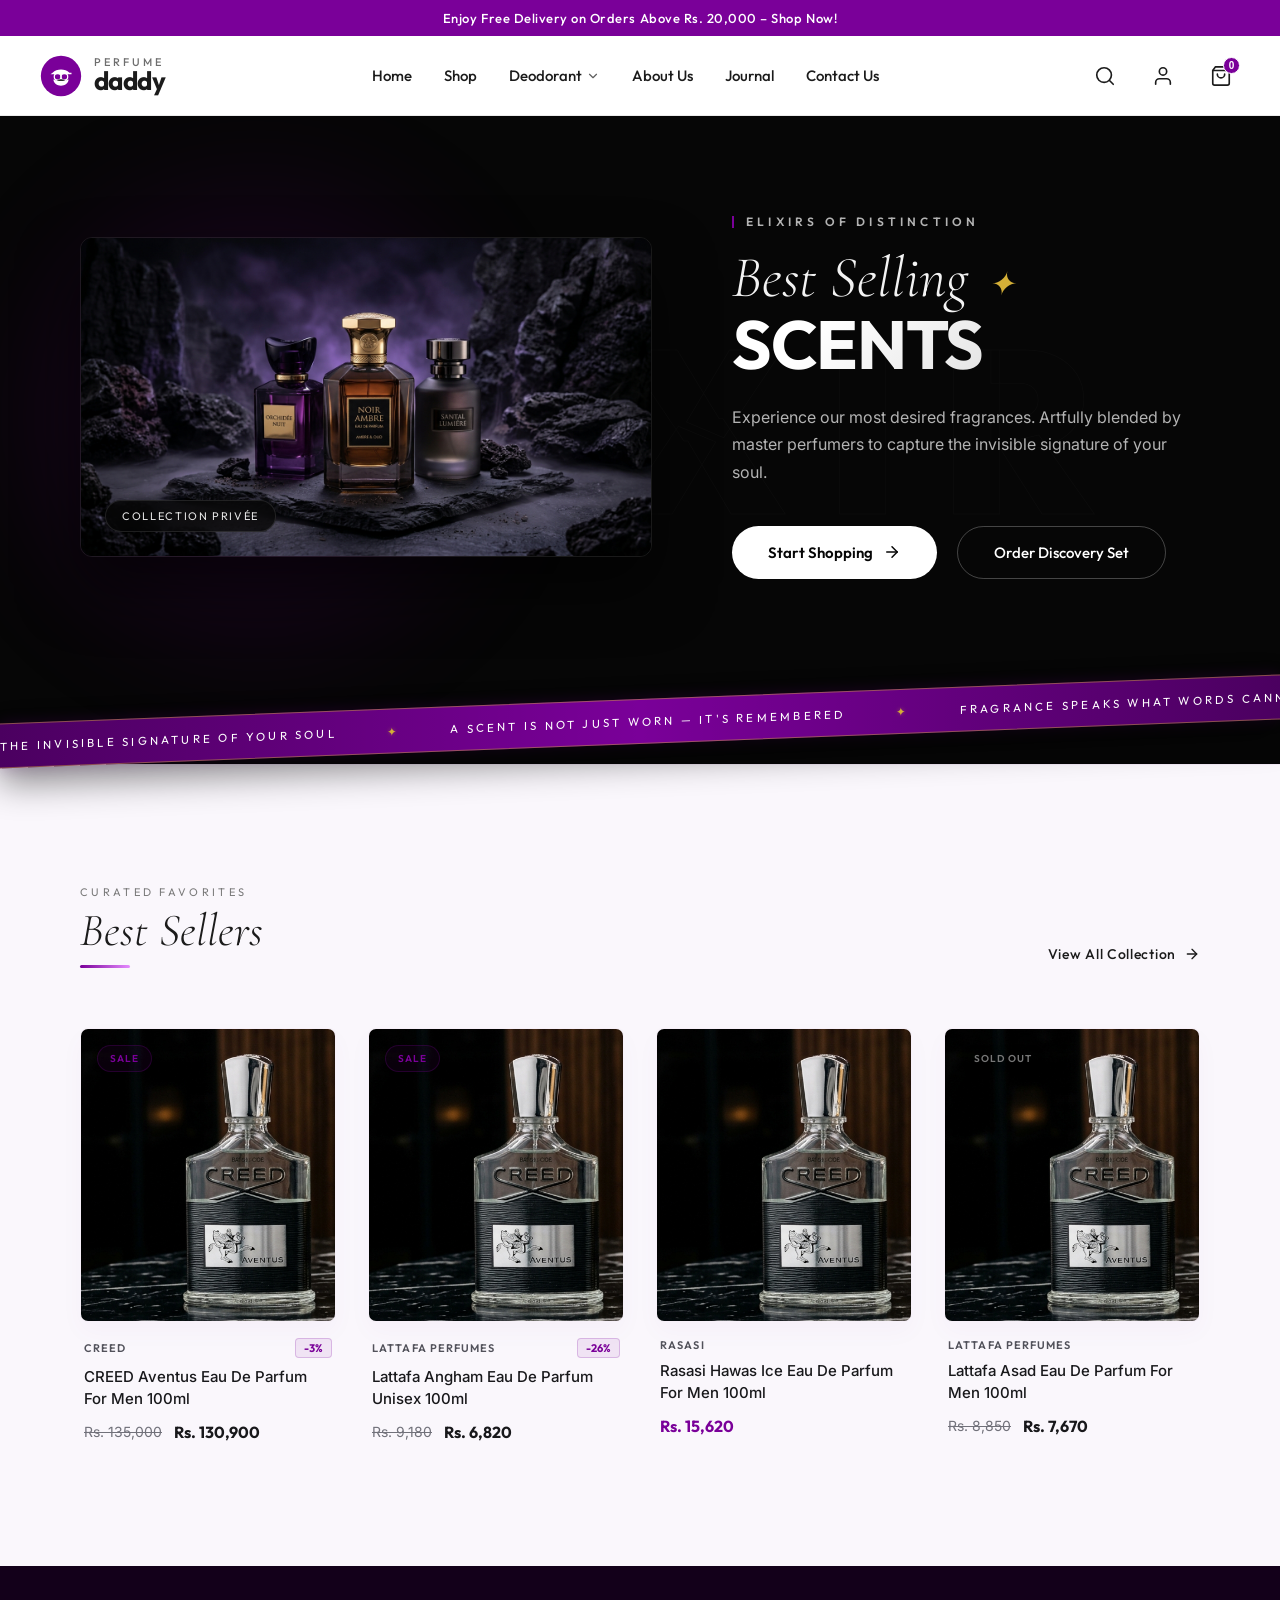
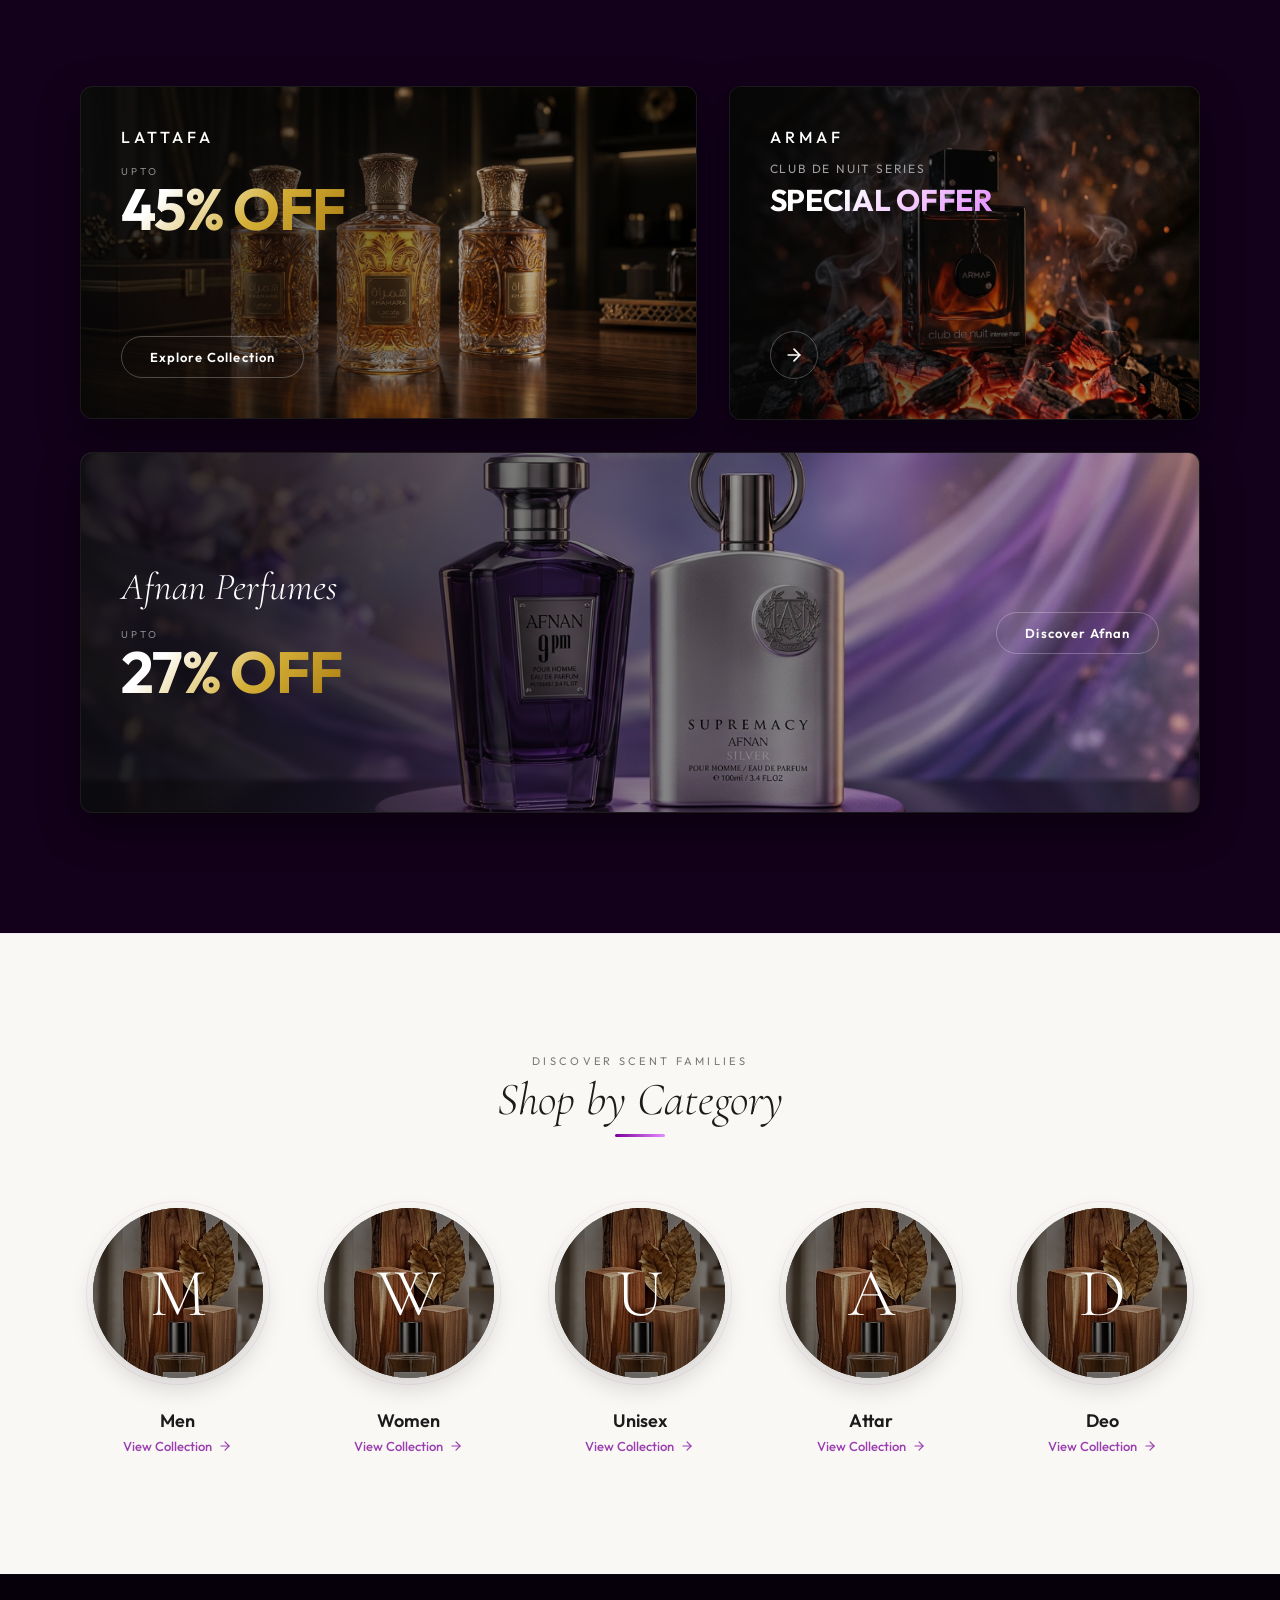
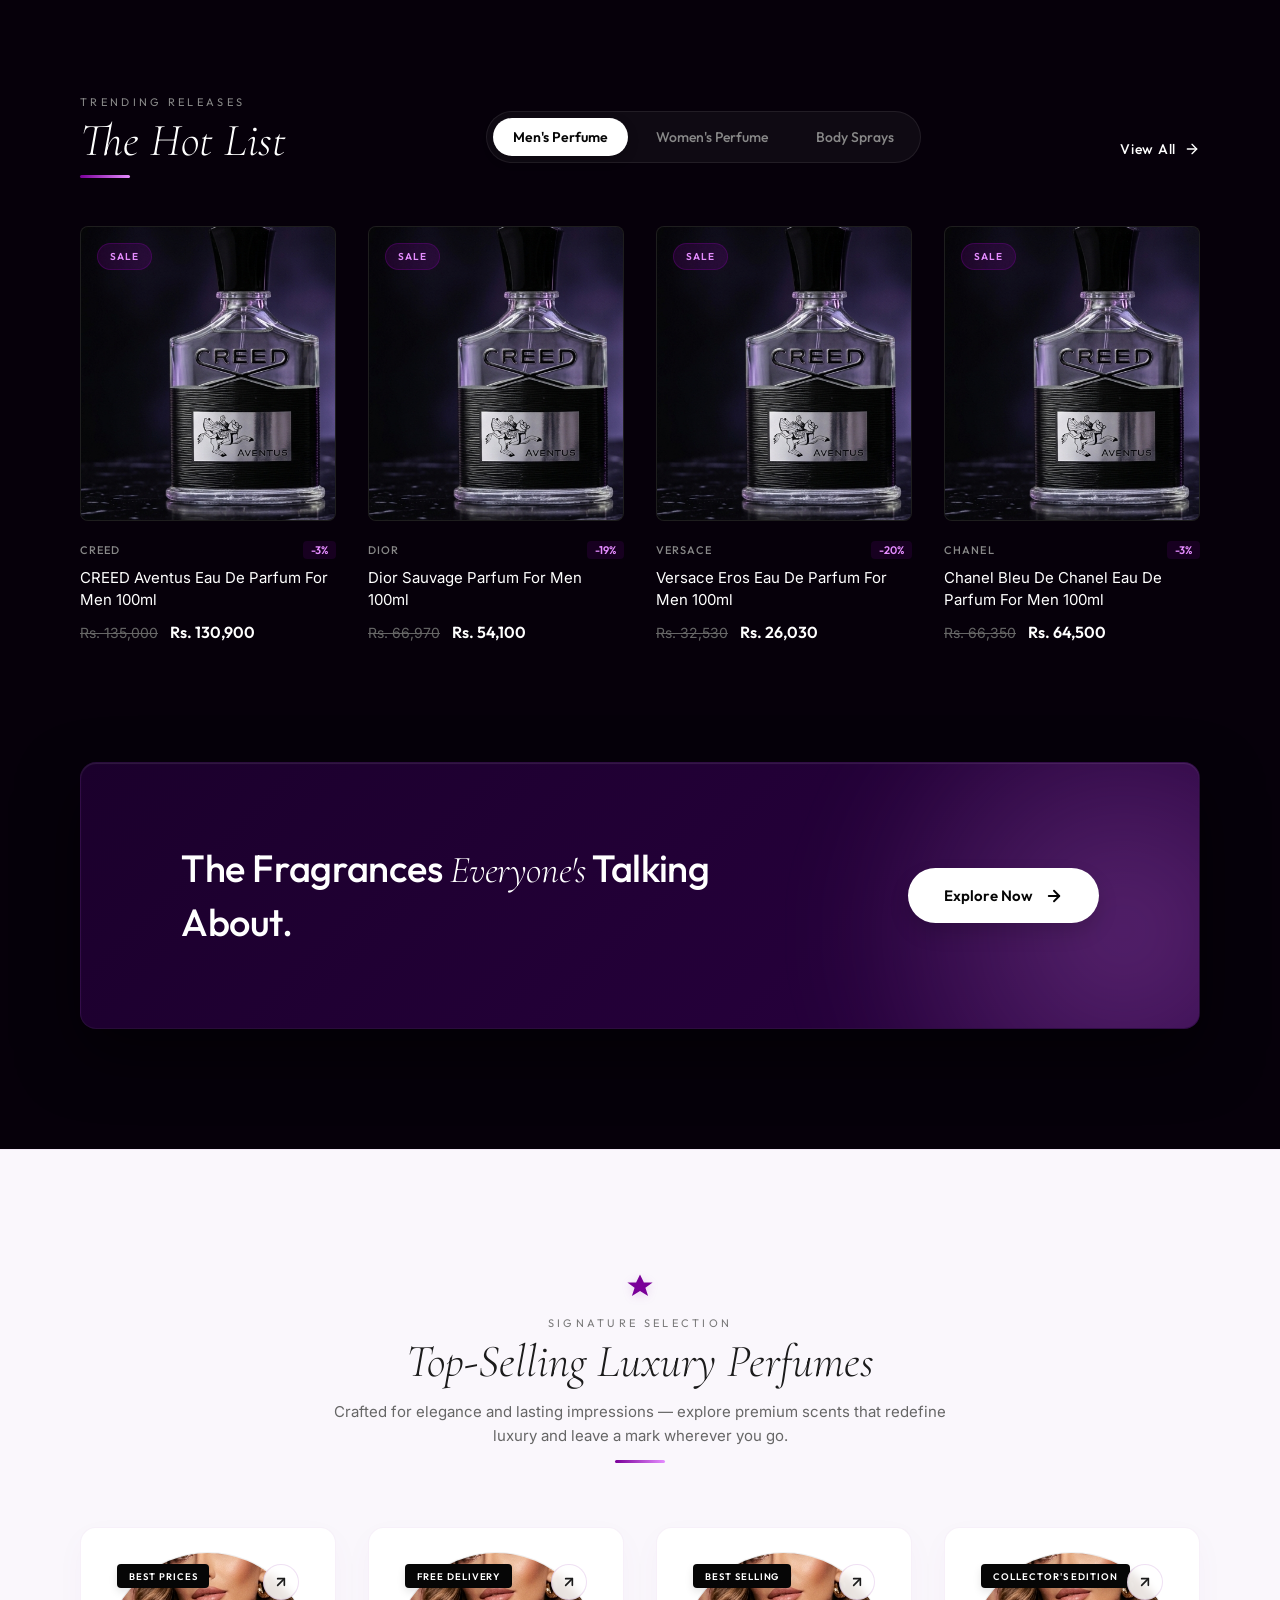
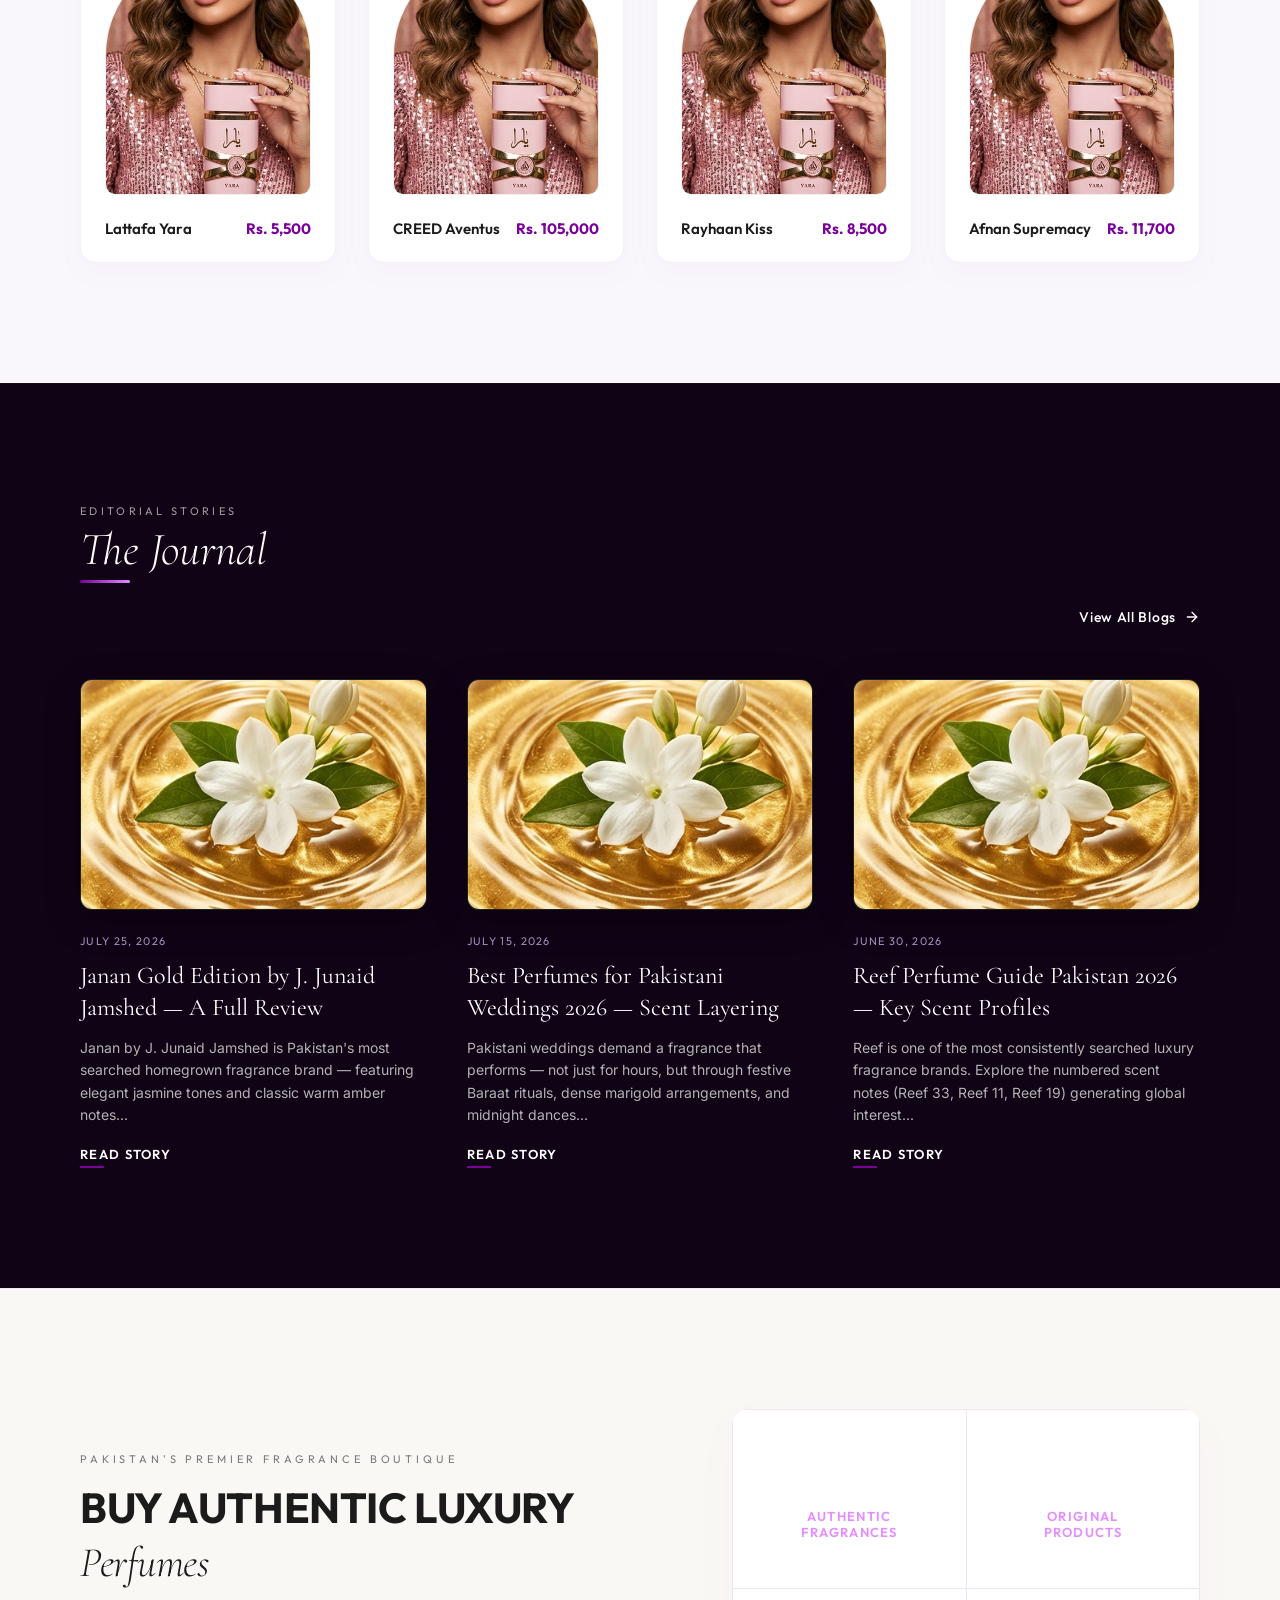
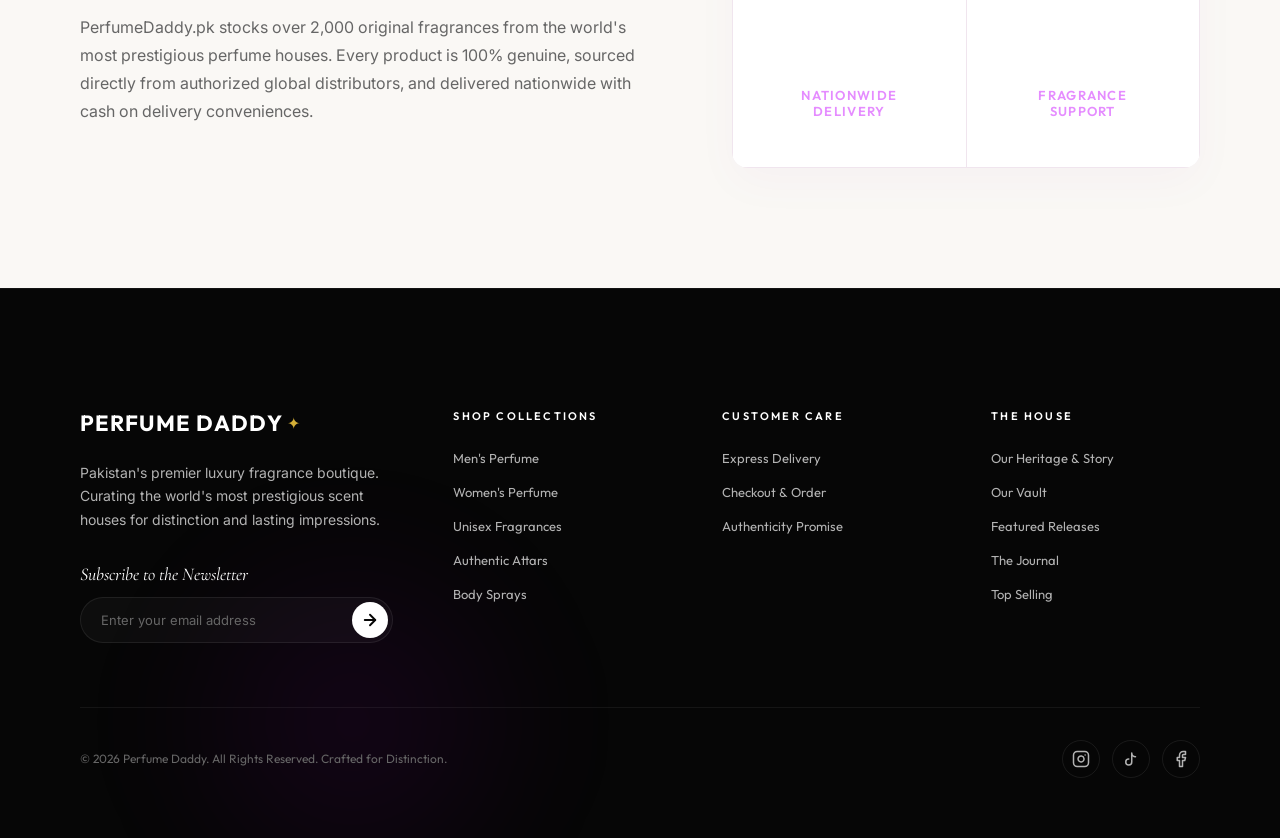
==== commit 935b95f6: "Add responsive About, Journal, and Contact pages; synchronize navigation and footers across all 9 pa" ====
--- a/index.html
+++ b/index.html
@@ -63,50 +63,14 @@
       <!-- Desktop Navigation Menu -->
       <nav class="desktop-nav" aria-label="Primary Navigation">
         <ul class="nav-list">
-          <li class="nav-item has-dropdown">
-            <a href="shop.html" class="nav-link">
-              Perfumes
-              <svg class="dropdown-chevron" viewBox="0 0 24 24" width="14" height="14" stroke="currentColor" stroke-width="2" fill="none" stroke-linecap="round" stroke-linejoin="round">
-                <polyline points="6 9 12 15 18 9"></polyline>
-              </svg>
-            </a>
-            <!-- Premium Dropdown Menu -->
-            <div class="dropdown-panel">
-              <div class="dropdown-grid">
-                <div class="dropdown-column">
-                  <h3>By Concentration</h3>
-                  <ul>
-                    <li><a href="shop.html?category=edp">Eau de Parfum (EDP)</a></li>
-                    <li><a href="shop.html?category=edt">Eau de Toilette (EDT)</a></li>
-                    <li><a href="shop.html?category=edc">Eau de Cologne (EDC)</a></li>
-                    <li><a href="shop.html?category=extrait">Parfum Extraits</a></li>
-                  </ul>
-                </div>
-                <div class="dropdown-column">
-                  <h3>By Scent Profile</h3>
-                  <ul>
-                    <li><a href="shop.html?scent=woody">Woody & Earthy</a></li>
-                    <li><a href="shop.html?scent=citrus">Fresh & Citrusy</a></li>
-                    <li><a href="shop.html?scent=oriental">Warm & Spicy</a></li>
-                    <li><a href="shop.html?scent=floral">Floral & Sweet</a></li>
-                  </ul>
-                </div>
-                <div class="dropdown-column">
-                  <h3>Trending</h3>
-                  <ul>
-                    <li><a href="shop.html?sort=new">New Arrivals</a></li>
-                    <li><a href="shop.html?sort=best">Best Sellers</a></li>
-                    <li><a href="shop.html?category=exclusive">Exclusive Blends</a></li>
-                  </ul>
-                </div>
-              </div>
-            </div>
+          <li class="nav-item">
+            <a href="index.html" class="nav-link active">Home</a>
           </li>
           
           <li class="nav-item">
-            <a href="shop.html?category=attar" class="nav-link">Attar</a>
+            <a href="shop.html" class="nav-link">Shop</a>
           </li>
-          
+
           <li class="nav-item has-dropdown">
             <a href="shop.html?category=deo" class="nav-link">
               Deodorant
@@ -124,11 +88,15 @@
           </li>
           
           <li class="nav-item">
-            <a href="shop.html?category=gift-set" class="nav-link">Gift Set</a>
+            <a href="about.html" class="nav-link">About Us</a>
           </li>
           
           <li class="nav-item">
-            <a href="shop.html?section=brands" class="nav-link">Brands</a>
+            <a href="blog.html" class="nav-link">Journal</a>
+          </li>
+
+          <li class="nav-item">
+            <a href="contact.html" class="nav-link">Contact Us</a>
           </li>
         </ul>
       </nav>
@@ -261,11 +229,12 @@
         <div class="mobile-drawer-divider"></div>
 
         <ul class="mobile-nav-list">
-          <li class="mobile-nav-item"><a href="shop.html" class="mobile-nav-link">All Perfumes</a></li>
-          <li class="mobile-nav-item"><a href="shop.html?category=attar" class="mobile-nav-link">Attar</a></li>
+          <li class="mobile-nav-item"><a href="index.html" class="mobile-nav-link active">Home</a></li>
+          <li class="mobile-nav-item"><a href="shop.html" class="mobile-nav-link">Shop</a></li>
           <li class="mobile-nav-item"><a href="shop.html?category=deo" class="mobile-nav-link">Deodorant</a></li>
-          <li class="mobile-nav-item"><a href="shop.html?category=gift-set" class="mobile-nav-link">Gift Set</a></li>
-          <li class="mobile-nav-item"><a href="shop.html?section=brands" class="mobile-nav-link">Brands</a></li>
+          <li class="mobile-nav-item"><a href="about.html" class="mobile-nav-link">About Us</a></li>
+          <li class="mobile-nav-item"><a href="blog.html" class="mobile-nav-link">Journal</a></li>
+          <li class="mobile-nav-item"><a href="contact.html" class="mobile-nav-link">Contact Us</a></li>
         </ul>
       </div>
     </div>
@@ -1090,6 +1059,7 @@
       <div class="footer-links-column">
         <h4 class="footer-column-heading">The House</h4>
         <ul class="footer-links-list">
+          <li><a href="about.html" class="footer-link">Our Heritage & Story</a></li>
           <li><a href="shop.html" class="footer-link">Our Vault</a></li>
           <li><a href="index.html#hot-list" class="footer-link">Featured Releases</a></li>
           <li><a href="index.html#journal" class="footer-link">The Journal</a></li>
--- a/index.css
+++ b/index.css
@@ -1347,7 +1347,7 @@
 
 .product-title {
   font-size: 15px;
-  font-weight: 400;
+  font-weight: 500;
   line-height: 1.45;
   margin-bottom: 12px;
   font-family: var(--font-body);
@@ -1384,6 +1384,37 @@
 
 .price-current.font-highlight {
   color: #e58cff;
+}
+
+/* Light Background Overrides (e.g. Best Sellers section on index.html) */
+.best-sellers-section .brand-name {
+  color: #52525b;
+}
+
+.best-sellers-section .discount-tag {
+  color: var(--primary-purple);
+  background-color: rgba(122, 0, 153, 0.08);
+  border-color: rgba(122, 0, 153, 0.2);
+}
+
+.best-sellers-section .product-title a {
+  color: #18181b;
+}
+
+.best-sellers-section .product-title a:hover {
+  color: var(--primary-purple);
+}
+
+.best-sellers-section .price-original {
+  color: #71717a;
+}
+
+.best-sellers-section .price-current {
+  color: #18181b;
+}
+
+.best-sellers-section .price-current.font-highlight {
+  color: var(--primary-purple);
 }
 
 /* Responsive Best Sellers Adjustments */
@@ -6493,4 +6524,1683 @@
     font-size: 11.5px;
     padding: 6px 12px;
   }
+}
+
+/* ==========================================================================
+   About Us & Heritage Page (about.html) Styles
+   ========================================================================== */
+
+.about-wrapper {
+  max-width: 1280px;
+  margin: 0 auto;
+  padding: 0 40px;
+}
+
+/* About Hero */
+.about-hero-section {
+  position: relative;
+  background-color: #060606;
+  padding: 90px 0 100px;
+  overflow: hidden;
+  text-align: center;
+  border-bottom: 1px solid rgba(255, 255, 255, 0.05);
+}
+
+.about-hero-content {
+  max-width: 760px;
+  margin: 0 auto;
+  position: relative;
+  z-index: 2;
+}
+
+.about-badge {
+  font-family: var(--font-display);
+  font-size: 11px;
+  font-weight: 700;
+  text-transform: uppercase;
+  letter-spacing: 0.22em;
+  color: #e58cff;
+  background: rgba(122, 0, 153, 0.2);
+  border: 1px solid rgba(229, 140, 255, 0.35);
+  padding: 6px 18px;
+  border-radius: 20px;
+  display: inline-block;
+  margin-bottom: 18px;
+}
+
+.about-hero-title {
+  font-family: 'Cormorant Garamond', serif;
+  font-size: 54px;
+  font-weight: 300;
+  color: #ffffff;
+  line-height: 1.1;
+  margin-bottom: 16px;
+}
+
+.about-hero-desc {
+  font-size: 16px;
+  color: #a1a1aa;
+  line-height: 1.7;
+}
+
+/* Story Section */
+.about-story-section {
+  background-color: #0c0c0f;
+  padding: 100px 0;
+  color: #ffffff;
+}
+
+.about-story-grid {
+  display: grid;
+  grid-template-columns: 1fr 1fr;
+  gap: 60px;
+  align-items: center;
+}
+
+.about-image-card {
+  position: relative;
+  border-radius: 16px;
+  overflow: hidden;
+  border: 1px solid rgba(255, 255, 255, 0.08);
+  box-shadow: 0 25px 50px rgba(0, 0, 0, 0.5);
+}
+
+.about-img {
+  width: 100%;
+  height: 480px;
+  object-fit: cover;
+  display: block;
+}
+
+.about-image-tag {
+  position: absolute;
+  bottom: 20px;
+  left: 20px;
+  background: rgba(6, 6, 6, 0.85);
+  backdrop-filter: blur(8px);
+  padding: 8px 16px;
+  border-radius: 20px;
+  font-family: var(--font-display);
+  font-size: 11px;
+  text-transform: uppercase;
+  letter-spacing: 0.15em;
+  color: #e58cff;
+  border: 1px solid rgba(229, 140, 255, 0.3);
+}
+
+.about-subheading {
+  font-family: var(--font-display);
+  font-size: 11.5px;
+  font-weight: 700;
+  text-transform: uppercase;
+  letter-spacing: 0.25em;
+  color: var(--primary-purple);
+  display: block;
+  margin-bottom: 10px;
+}
+
+.about-heading {
+  font-family: 'Cormorant Garamond', serif;
+  font-size: 42px;
+  font-weight: 300;
+  color: #ffffff;
+  line-height: 1.15;
+  margin-bottom: 20px;
+}
+
+.about-paragraph {
+  font-size: 15px;
+  color: #a1a1aa;
+  line-height: 1.7;
+  margin-bottom: 16px;
+}
+
+.about-quote-box {
+  margin-top: 28px;
+  padding: 20px 24px;
+  background: rgba(122, 0, 153, 0.08);
+  border-left: 3px solid var(--primary-purple);
+  border-radius: 0 10px 10px 0;
+}
+
+.quote-text {
+  font-family: 'Cormorant Garamond', serif;
+  font-style: italic;
+  font-size: 19px;
+  color: #ffffff;
+  line-height: 1.4;
+  margin-bottom: 8px;
+}
+
+.quote-author {
+  font-family: var(--font-display);
+  font-size: 12px;
+  color: #a1a1aa;
+}
+
+/* Pillars Section */
+.about-pillars-section {
+  background-color: #060606;
+  padding: 100px 0;
+  color: #ffffff;
+}
+
+.section-header-center {
+  text-align: center;
+  max-width: 600px;
+  margin: 0 auto 50px;
+}
+
+.pillars-grid {
+  display: grid;
+  grid-template-columns: repeat(4, 1fr);
+  gap: 28px;
+}
+
+.pillar-card {
+  background: rgba(18, 18, 22, 0.7);
+  border: 1px solid rgba(255, 255, 255, 0.08);
+  border-radius: 16px;
+  padding: 32px 24px;
+  backdrop-filter: blur(10px);
+  transition: transform 0.3s ease, border-color 0.3s ease, box-shadow 0.3s ease;
+  display: flex;
+  flex-direction: column;
+  align-items: center;
+  text-align: center;
+}
+
+.pillar-card:hover {
+  transform: translateY(-6px);
+  border-color: var(--primary-purple);
+  box-shadow: 0 15px 35px rgba(122, 0, 153, 0.2);
+}
+
+.pillar-icon {
+  width: 58px;
+  height: 58px;
+  border-radius: 16px;
+  background: rgba(122, 0, 153, 0.18);
+  border: 1px solid rgba(229, 140, 255, 0.25);
+  color: #e58cff;
+  display: flex;
+  align-items: center;
+  justify-content: center;
+  margin-bottom: 20px;
+  flex-shrink: 0;
+  transition: transform 0.3s ease, background 0.3s ease;
+}
+
+.pillar-card:hover .pillar-icon {
+  transform: scale(1.08);
+  background: rgba(122, 0, 153, 0.3);
+  border-color: #e58cff;
+}
+
+.pillar-title {
+  font-family: var(--font-display);
+  font-size: 17.5px;
+  font-weight: 700;
+  color: #ffffff;
+  margin-bottom: 10px;
+  text-align: center;
+}
+
+.pillar-desc {
+  font-size: 13.5px;
+  color: #a1a1aa;
+  line-height: 1.6;
+  text-align: center;
+}
+
+/* Stats Section */
+.about-stats-section {
+  background-color: #0c0c0f;
+  padding: 40px 0 80px;
+}
+
+.about-stats-box {
+  background: linear-gradient(135deg, rgba(75, 0, 96, 0.4) 0%, rgba(122, 0, 153, 0.2) 100%);
+  border: 1px solid rgba(229, 140, 255, 0.25);
+  border-radius: 20px;
+  padding: 40px;
+  display: flex;
+  align-items: center;
+  justify-content: space-around;
+}
+
+.stat-item {
+  text-align: center;
+}
+
+.stat-number {
+  display: block;
+  font-family: var(--font-display);
+  font-size: 42px;
+  font-weight: 800;
+  color: #ffffff;
+  line-height: 1;
+  margin-bottom: 8px;
+}
+
+.stat-label {
+  font-family: var(--font-display);
+  font-size: 13px;
+  color: #e58cff;
+  text-transform: uppercase;
+  letter-spacing: 0.1em;
+}
+
+.stat-divider {
+  width: 1px;
+  height: 50px;
+  background: rgba(255, 255, 255, 0.12);
+}
+
+/* CTA Section */
+.about-cta-section {
+  background-color: #060606;
+  padding: 80px 0 100px;
+  text-align: center;
+}
+
+.about-cta-card {
+  max-width: 720px;
+  margin: 0 auto;
+  background: rgba(18, 18, 22, 0.7);
+  border: 1px solid rgba(255, 255, 255, 0.08);
+  border-radius: 20px;
+  padding: 50px 40px;
+}
+
+.about-cta-title {
+  font-family: 'Cormorant Garamond', serif;
+  font-size: 40px;
+  font-weight: 300;
+  color: #ffffff;
+  margin-bottom: 14px;
+}
+
+.about-cta-desc {
+  font-size: 15px;
+  color: #a1a1aa;
+  margin-bottom: 30px;
+}
+
+/* Responsive Media Queries for About Page */
+@media (max-width: 1024px) {
+  .about-hero-section {
+    padding: 70px 0 80px;
+  }
+
+  .about-story-section,
+  .about-pillars-section {
+    padding: 80px 0;
+  }
+
+  .about-story-grid {
+    grid-template-columns: 1fr;
+    gap: 40px;
+  }
+
+  .pillars-grid {
+    grid-template-columns: repeat(2, 1fr);
+    gap: 20px;
+  }
+
+  .about-img {
+    height: 380px;
+  }
+}
+
+@media (max-width: 768px) {
+  .about-wrapper {
+    padding: 0 20px;
+  }
+
+  .about-hero-section {
+    padding: 50px 0 60px;
+  }
+
+  .about-hero-title {
+    font-size: 36px;
+  }
+
+  .about-hero-desc {
+    font-size: 14px;
+  }
+
+  .about-story-section,
+  .about-pillars-section {
+    padding: 60px 0;
+  }
+
+  .about-text-column {
+    text-align: center;
+    display: flex;
+    flex-direction: column;
+    align-items: center;
+  }
+
+  .about-heading {
+    font-size: 30px;
+    text-align: center;
+  }
+
+  .about-paragraph {
+    font-size: 14px;
+    text-align: center;
+  }
+
+  .about-quote-box {
+    padding: 18px 20px;
+    margin-top: 20px;
+    border-left: none;
+    border-top: 2px solid var(--primary-purple);
+    border-bottom: 2px solid var(--primary-purple);
+    border-radius: 8px;
+    text-align: center;
+    width: 100%;
+  }
+
+  .quote-text {
+    font-size: 16px;
+    text-align: center;
+  }
+
+  .pillars-grid {
+    grid-template-columns: 1fr;
+    gap: 16px;
+  }
+
+  .pillar-card {
+    padding: 24px 20px;
+  }
+
+  .about-stats-section {
+    padding: 20px 0 60px;
+  }
+
+  .about-stats-box {
+    flex-direction: column;
+    gap: 24px;
+    padding: 28px 20px;
+  }
+
+  .stat-number {
+    font-size: 34px;
+  }
+
+  .stat-label {
+    font-size: 12px;
+  }
+
+  .stat-divider {
+    width: 60px;
+    height: 1px;
+  }
+
+  .about-cta-section {
+    padding: 60px 0 80px;
+  }
+
+  .about-cta-card {
+    padding: 32px 20px;
+  }
+
+  .about-cta-title {
+    font-size: 26px;
+  }
+
+  .about-cta-desc {
+    font-size: 13.5px;
+  }
+
+  .about-cta-card .btn-luxury-primary {
+    width: 100%;
+    justify-content: center;
+  }
+}
+
+@media (max-width: 480px) {
+  .about-img {
+    height: 250px;
+  }
+
+  .about-hero-title {
+    font-size: 30px;
+  }
+}
+
+/* ==========================================================================
+   Fragrance Journal Page (blog.html) Styles
+   ========================================================================== */
+
+.blog-wrapper {
+  max-width: 1280px;
+  margin: 0 auto;
+  padding: 0 40px;
+}
+
+/* Blog Hero */
+.blog-hero-section {
+  position: relative;
+  background-color: #060606;
+  padding: 90px 0 60px;
+  text-align: center;
+  overflow: hidden;
+  border-bottom: 1px solid rgba(255, 255, 255, 0.05);
+}
+
+.blog-hero-content {
+  max-width: 760px;
+  margin: 0 auto;
+  position: relative;
+  z-index: 2;
+}
+
+.blog-badge {
+  font-family: var(--font-display);
+  font-size: 11px;
+  font-weight: 700;
+  text-transform: uppercase;
+  letter-spacing: 0.22em;
+  color: #e58cff;
+  background: rgba(122, 0, 153, 0.2);
+  border: 1px solid rgba(229, 140, 255, 0.35);
+  padding: 6px 18px;
+  border-radius: 20px;
+  display: inline-block;
+  margin-bottom: 18px;
+}
+
+.blog-hero-title {
+  font-family: 'Cormorant Garamond', serif;
+  font-size: 54px;
+  font-weight: 300;
+  color: #ffffff;
+  line-height: 1.1;
+  margin-bottom: 16px;
+}
+
+.blog-hero-desc {
+  font-size: 16px;
+  color: #a1a1aa;
+  line-height: 1.7;
+  margin-bottom: 32px;
+}
+
+.blog-pill-nav {
+  display: flex;
+  justify-content: center;
+  gap: 12px;
+  flex-wrap: wrap;
+}
+
+.blog-nav-pill {
+  background: rgba(255, 255, 255, 0.035);
+  border: 1px solid rgba(255, 255, 255, 0.1);
+  color: #d4d4d8;
+  padding: 9px 22px;
+  border-radius: 25px;
+  font-family: var(--font-display);
+  font-size: 13px;
+  font-weight: 500;
+  cursor: pointer;
+  transition: all 0.25s ease;
+}
+
+.blog-nav-pill:hover {
+  background: rgba(122, 0, 153, 0.25);
+  border-color: rgba(229, 140, 255, 0.35);
+  color: #ffffff;
+}
+
+.blog-nav-pill.active {
+  background: var(--primary-purple);
+  color: #ffffff;
+  border-color: #e58cff;
+  box-shadow: 0 4px 18px rgba(122, 0, 153, 0.45);
+}
+
+/* Featured Article Banner Card */
+.blog-featured-section {
+  background-color: #060606;
+  padding: 60px 0 40px;
+}
+
+.featured-article-card {
+  display: grid;
+  grid-template-columns: 1.1fr 0.9fr;
+  gap: 40px;
+  background: rgba(18, 18, 22, 0.8);
+  border: 1px solid rgba(255, 255, 255, 0.08);
+  border-radius: 20px;
+  overflow: hidden;
+  text-decoration: none;
+  color: #ffffff;
+  transition: transform 0.35s ease, border-color 0.35s ease, box-shadow 0.35s ease;
+  backdrop-filter: blur(10px);
+}
+
+.featured-article-card:hover {
+  transform: translateY(-5px);
+  border-color: var(--primary-purple);
+  box-shadow: 0 20px 45px rgba(122, 0, 153, 0.2);
+}
+
+.featured-image-wrap {
+  position: relative;
+  height: 100%;
+  min-height: 360px;
+  overflow: hidden;
+}
+
+.featured-img {
+  width: 100%;
+  height: 100%;
+  object-fit: cover;
+  transition: transform 0.8s cubic-bezier(0.165, 0.84, 0.44, 1);
+}
+
+.featured-article-card:hover .featured-img {
+  transform: scale(1.05);
+}
+
+.article-category-badge {
+  position: absolute;
+  top: 20px;
+  left: 20px;
+  background: rgba(6, 6, 6, 0.85);
+  backdrop-filter: blur(8px);
+  padding: 6px 14px;
+  border-radius: 16px;
+  font-family: var(--font-display);
+  font-size: 11px;
+  text-transform: uppercase;
+  letter-spacing: 0.15em;
+  color: #e58cff;
+  border: 1px solid rgba(229, 140, 255, 0.3);
+}
+
+.featured-content {
+  padding: 40px 40px 40px 0;
+  display: flex;
+  flex-direction: column;
+  justify-content: center;
+}
+
+.article-meta {
+  display: flex;
+  align-items: center;
+  gap: 8px;
+  font-family: var(--font-display);
+  font-size: 12.5px;
+  color: #a1a1aa;
+  margin-bottom: 14px;
+}
+
+.meta-dot {
+  color: var(--primary-purple);
+}
+
+.featured-title {
+  font-family: 'Cormorant Garamond', serif;
+  font-size: 34px;
+  font-weight: 300;
+  line-height: 1.25;
+  color: #ffffff;
+  margin-bottom: 16px;
+  transition: color 0.25s ease;
+}
+
+.featured-article-card:hover .featured-title {
+  color: #e58cff;
+}
+
+.featured-excerpt {
+  font-size: 14.5px;
+  color: #a1a1aa;
+  line-height: 1.65;
+  margin-bottom: 24px;
+}
+
+.read-article-link {
+  display: inline-flex;
+  align-items: center;
+  gap: 8px;
+  font-family: var(--font-display);
+  font-size: 13.5px;
+  font-weight: 700;
+  color: #e58cff;
+  text-transform: uppercase;
+  letter-spacing: 0.08em;
+  transition: gap 0.25s ease;
+}
+
+.featured-article-card:hover .read-article-link {
+  gap: 12px;
+}
+
+/* Journal Grid Feed */
+.blog-grid-section {
+  background-color: #060606;
+  padding: 40px 0 100px;
+}
+
+.blog-grid {
+  display: grid;
+  grid-template-columns: repeat(3, 1fr);
+  gap: 32px;
+  margin-bottom: 60px;
+}
+
+.journal-card-item {
+  background: rgba(18, 18, 22, 0.7);
+  border: 1px solid rgba(255, 255, 255, 0.08);
+  border-radius: 16px;
+  overflow: hidden;
+  display: flex;
+  flex-direction: column;
+  backdrop-filter: blur(10px);
+  transition: transform 0.3s ease, border-color 0.3s ease, box-shadow 0.3s ease;
+}
+
+.journal-card-item:hover {
+  transform: translateY(-6px);
+  border-color: var(--primary-purple);
+  box-shadow: 0 15px 35px rgba(122, 0, 153, 0.15);
+}
+
+.card-image-link {
+  display: block;
+  text-decoration: none;
+}
+
+.card-image-wrap {
+  position: relative;
+  aspect-ratio: 16 / 10;
+  overflow: hidden;
+}
+
+.card-img {
+  width: 100%;
+  height: 100%;
+  object-fit: cover;
+  transition: transform 0.8s cubic-bezier(0.165, 0.84, 0.44, 1);
+}
+
+.journal-card-item:hover .card-img {
+  transform: scale(1.06);
+}
+
+.card-category-badge {
+  position: absolute;
+  top: 14px;
+  left: 14px;
+  background: rgba(6, 6, 6, 0.85);
+  backdrop-filter: blur(6px);
+  padding: 5px 12px;
+  border-radius: 14px;
+  font-family: var(--font-display);
+  font-size: 10.5px;
+  text-transform: uppercase;
+  letter-spacing: 0.12em;
+  color: #e58cff;
+  border: 1px solid rgba(229, 140, 255, 0.25);
+}
+
+.card-body {
+  padding: 24px;
+  display: flex;
+  flex-direction: column;
+  flex-grow: 1;
+}
+
+.card-article-title {
+  font-family: 'Cormorant Garamond', serif;
+  font-size: 24px;
+  font-weight: 300;
+  line-height: 1.3;
+  margin-bottom: 12px;
+}
+
+.card-article-title a {
+  color: #ffffff;
+  text-decoration: none;
+  transition: color 0.25s ease;
+}
+
+.card-article-title a:hover {
+  color: #e58cff;
+}
+
+.card-article-excerpt {
+  font-size: 13.5px;
+  color: #a1a1aa;
+  line-height: 1.6;
+  margin-bottom: 20px;
+  flex-grow: 1;
+}
+
+.card-read-more {
+  font-family: var(--font-display);
+  font-size: 13px;
+  font-weight: 600;
+  color: #e58cff;
+  text-decoration: none;
+  transition: color 0.25s ease;
+}
+
+.card-read-more:hover {
+  color: #ffffff;
+}
+
+/* Responsive Breakpoints for Blog Page */
+@media (max-width: 1024px) {
+  .featured-article-card {
+    grid-template-columns: 1fr;
+    gap: 0;
+  }
+
+  .featured-content {
+    padding: 30px;
+  }
+
+  .featured-image-wrap {
+    min-height: 280px;
+  }
+
+  .blog-grid {
+    grid-template-columns: repeat(2, 1fr);
+    gap: 24px;
+  }
+}
+
+@media (max-width: 768px) {
+  .blog-wrapper {
+    padding: 0 20px;
+  }
+
+  .blog-hero-title {
+    font-size: 36px;
+  }
+
+  .blog-hero-desc {
+    font-size: 14px;
+    margin-bottom: 24px;
+  }
+
+  .blog-pill-nav {
+    justify-content: flex-start;
+    overflow-x: auto;
+    white-space: nowrap;
+    padding-bottom: 8px;
+    flex-wrap: nowrap;
+    -webkit-overflow-scrolling: touch;
+    scrollbar-width: none;
+  }
+
+  .blog-pill-nav::-webkit-scrollbar {
+    display: none;
+  }
+
+  .blog-nav-pill {
+    padding: 7px 16px;
+    font-size: 12px;
+  }
+
+  .featured-title {
+    font-size: 26px;
+  }
+
+  .featured-excerpt {
+    font-size: 13.5px;
+  }
+
+  .blog-grid {
+    grid-template-columns: 1fr;
+    gap: 20px;
+  }
+
+  .card-body {
+    padding: 20px;
+  }
+
+  .card-article-title {
+    font-size: 22px;
+  }
+}
+
+/* ==========================================================================
+   Single Journal Article Reader Page (blog-post.html) Styles
+   ========================================================================== */
+
+.post-wrapper {
+  max-width: 900px;
+  margin: 0 auto;
+  padding: 0 30px;
+}
+
+/* Article Header */
+.post-header-section {
+  background-color: #060606;
+  padding: 70px 0 30px;
+}
+
+.post-header-content {
+  text-align: center;
+  max-width: 820px;
+  margin: 0 auto 40px;
+}
+
+.post-category-badge {
+  font-family: var(--font-display);
+  font-size: 11px;
+  font-weight: 700;
+  text-transform: uppercase;
+  letter-spacing: 0.22em;
+  color: #e58cff;
+  background: rgba(122, 0, 153, 0.2);
+  border: 1px solid rgba(229, 140, 255, 0.35);
+  padding: 6px 18px;
+  border-radius: 20px;
+  display: inline-block;
+  margin-bottom: 18px;
+}
+
+.post-main-title {
+  font-family: 'Cormorant Garamond', serif;
+  font-size: 48px;
+  font-weight: 300;
+  color: #ffffff;
+  line-height: 1.15;
+  margin-bottom: 24px;
+}
+
+.post-author-meta {
+  display: inline-flex;
+  align-items: center;
+  gap: 14px;
+  text-align: left;
+}
+
+.author-avatar-wrap {
+  width: 42px;
+  height: 42px;
+  border-radius: 50%;
+  overflow: hidden;
+  border: 1px solid rgba(229, 140, 255, 0.3);
+}
+
+.author-name {
+  display: block;
+  font-family: var(--font-display);
+  font-size: 14px;
+  font-weight: 700;
+  color: #ffffff;
+}
+
+.post-date-read {
+  display: block;
+  font-size: 12.5px;
+  color: #a1a1aa;
+}
+
+/* Banner Frame */
+.post-banner-frame {
+  border-radius: 20px;
+  overflow: hidden;
+  border: 1px solid rgba(255, 255, 255, 0.08);
+  box-shadow: 0 25px 50px rgba(0, 0, 0, 0.6);
+  aspect-ratio: 16 / 9;
+}
+
+.post-banner-img {
+  width: 100%;
+  height: 100%;
+  object-fit: cover;
+  display: block;
+}
+
+/* Article Body Layout */
+.post-article-layout {
+  background-color: #060606;
+  padding: 40px 0 80px;
+}
+
+.post-body-container {
+  color: #d4d4d8;
+  font-size: 16.5px;
+  line-height: 1.8;
+}
+
+.lead-paragraph {
+  font-size: 20px;
+  font-weight: 400;
+  color: #ffffff;
+  line-height: 1.65;
+  margin-bottom: 28px;
+}
+
+.post-text {
+  margin-bottom: 24px;
+  color: #d4d4d8;
+}
+
+.post-heading-2 {
+  font-family: 'Cormorant Garamond', serif;
+  font-size: 32px;
+  font-weight: 300;
+  color: #ffffff;
+  margin: 44px 0 18px;
+  line-height: 1.25;
+}
+
+.post-callout-box {
+  background: rgba(122, 0, 153, 0.1);
+  border: 1px solid rgba(229, 140, 255, 0.3);
+  border-radius: 16px;
+  padding: 24px 28px;
+  margin: 32px 0;
+  display: flex;
+  gap: 18px;
+  align-items: flex-start;
+}
+
+.callout-icon {
+  font-size: 24px;
+}
+
+.callout-title {
+  display: block;
+  font-family: var(--font-display);
+  font-size: 15px;
+  font-weight: 700;
+  color: #e58cff;
+  margin-bottom: 6px;
+}
+
+.callout-content p {
+  font-size: 14.5px;
+  color: #e4e4e7;
+  line-height: 1.65;
+  margin: 0;
+}
+
+.post-checklist {
+  list-style: none;
+  padding: 0;
+  margin: 0 0 28px;
+}
+
+.post-checklist li {
+  position: relative;
+  padding-left: 28px;
+  margin-bottom: 12px;
+  font-size: 15.5px;
+}
+
+.post-checklist li::before {
+  content: "✦";
+  position: absolute;
+  left: 0;
+  color: #e58cff;
+}
+
+.post-blockquote {
+  font-family: 'Cormorant Garamond', serif;
+  font-style: italic;
+  font-size: 22px;
+  color: #ffffff;
+  line-height: 1.5;
+  border-left: 3px solid var(--primary-purple);
+  padding: 10px 0 10px 24px;
+  margin: 36px 0;
+}
+
+/* Social Share Bar */
+.post-share-bar {
+  display: flex;
+  align-items: center;
+  justify-content: space-between;
+  padding: 24px 0;
+  border-top: 1px solid rgba(255, 255, 255, 0.08);
+  border-bottom: 1px solid rgba(255, 255, 255, 0.08);
+  margin: 50px 0 40px;
+}
+
+.share-label {
+  font-family: var(--font-display);
+  font-size: 13px;
+  font-weight: 700;
+  text-transform: uppercase;
+  letter-spacing: 0.1em;
+  color: #a1a1aa;
+}
+
+.share-buttons {
+  display: flex;
+  gap: 12px;
+}
+
+.share-btn {
+  display: inline-flex;
+  align-items: center;
+  gap: 8px;
+  background: rgba(255, 255, 255, 0.05);
+  border: 1px solid rgba(255, 255, 255, 0.1);
+  color: #ffffff;
+  padding: 8px 18px;
+  border-radius: 20px;
+  font-family: var(--font-display);
+  font-size: 12.5px;
+  font-weight: 600;
+  cursor: pointer;
+  text-decoration: none;
+  transition: all 0.25s ease;
+}
+
+.share-btn:hover {
+  background: var(--primary-purple);
+  border-color: #e58cff;
+}
+
+.share-btn.whatsapp:hover {
+  background: #25D366;
+  border-color: #25D366;
+}
+
+/* Author Box */
+.post-author-box {
+  background: rgba(18, 18, 22, 0.8);
+  border: 1px solid rgba(255, 255, 255, 0.08);
+  border-radius: 20px;
+  padding: 30px;
+  display: flex;
+  gap: 24px;
+  align-items: center;
+}
+
+.author-box-avatar {
+  border-radius: 50%;
+  overflow: hidden;
+  flex-shrink: 0;
+  border: 2px solid rgba(229, 140, 255, 0.3);
+}
+
+.author-box-name {
+  font-family: var(--font-display);
+  font-size: 16px;
+  font-weight: 700;
+  color: #ffffff;
+  margin-bottom: 6px;
+}
+
+.author-box-bio {
+  font-size: 13.5px;
+  color: #a1a1aa;
+  line-height: 1.6;
+  margin: 0;
+}
+
+/* Related Section */
+.post-related-section {
+  background-color: #0c0c0f;
+  padding: 80px 0 100px;
+}
+
+/* Mobile Responsiveness for Post Page */
+@media (max-width: 768px) {
+  .post-wrapper {
+    padding: 0 20px;
+  }
+
+  .post-main-title {
+    font-size: 32px;
+  }
+
+  .lead-paragraph {
+    font-size: 17px;
+  }
+
+  .post-heading-2 {
+    font-size: 25px;
+  }
+
+  .post-body-container {
+    font-size: 15px;
+  }
+
+  .post-callout-box {
+    flex-direction: column;
+    gap: 10px;
+    padding: 20px;
+  }
+
+  .post-share-bar {
+    flex-direction: column;
+    gap: 16px;
+    align-items: flex-start;
+  }
+
+  .post-author-box {
+    flex-direction: column;
+    text-align: center;
+    padding: 24px 20px;
+  }
+}
+
+/* ==========================================================================
+   Contact Concierge Page (contact.html) Styles
+   ========================================================================== */
+
+.contact-wrapper {
+  max-width: 1280px;
+  margin: 0 auto;
+  padding: 0 40px;
+}
+
+/* Contact Hero */
+.contact-hero-section {
+  position: relative;
+  background-color: #060606;
+  padding: 90px 0 60px;
+  text-align: center;
+  overflow: hidden;
+  border-bottom: 1px solid rgba(255, 255, 255, 0.05);
+}
+
+.contact-hero-content {
+  max-width: 760px;
+  margin: 0 auto;
+  position: relative;
+  z-index: 2;
+}
+
+.contact-badge {
+  font-family: var(--font-display);
+  font-size: 11px;
+  font-weight: 700;
+  text-transform: uppercase;
+  letter-spacing: 0.22em;
+  color: #e58cff;
+  background: rgba(122, 0, 153, 0.2);
+  border: 1px solid rgba(229, 140, 255, 0.35);
+  padding: 6px 18px;
+  border-radius: 20px;
+  display: inline-block;
+  margin-bottom: 18px;
+}
+
+.contact-hero-title {
+  font-family: 'Cormorant Garamond', serif;
+  font-size: 54px;
+  font-weight: 300;
+  color: #ffffff;
+  line-height: 1.1;
+  margin-bottom: 16px;
+}
+
+.contact-hero-desc {
+  font-size: 16px;
+  color: #a1a1aa;
+  line-height: 1.7;
+}
+
+/* Main Layout Grid */
+.contact-main-section {
+  background-color: #060606;
+  padding: 80px 0 100px;
+}
+
+.contact-grid {
+  display: grid;
+  grid-template-columns: 0.95fr 1.05fr;
+  gap: 60px;
+  align-items: start;
+}
+
+.contact-subheading {
+  font-family: var(--font-display);
+  font-size: 11.5px;
+  font-weight: 700;
+  text-transform: uppercase;
+  letter-spacing: 0.25em;
+  color: var(--primary-purple);
+  display: block;
+  margin-bottom: 10px;
+}
+
+.contact-heading {
+  font-family: 'Cormorant Garamond', serif;
+  font-size: 38px;
+  font-weight: 300;
+  color: #ffffff;
+  line-height: 1.2;
+  margin-bottom: 32px;
+}
+
+/* Info Cards */
+.contact-card-list {
+  display: flex;
+  flex-direction: column;
+  gap: 20px;
+}
+
+.contact-info-card {
+  display: flex;
+  align-items: center;
+  gap: 20px;
+  background: rgba(18, 18, 22, 0.7);
+  border: 1px solid rgba(255, 255, 255, 0.08);
+  border-radius: 16px;
+  padding: 24px;
+  text-decoration: none;
+  backdrop-filter: blur(10px);
+  transition: transform 0.3s ease, border-color 0.3s ease, box-shadow 0.3s ease;
+}
+
+.contact-info-card:not(.static):hover {
+  transform: translateY(-4px);
+  border-color: var(--primary-purple);
+  box-shadow: 0 15px 35px rgba(122, 0, 153, 0.18);
+}
+
+.contact-card-icon {
+  width: 52px;
+  height: 52px;
+  border-radius: 14px;
+  background: rgba(122, 0, 153, 0.15);
+  border: 1px solid rgba(229, 140, 255, 0.25);
+  color: #e58cff;
+  display: flex;
+  align-items: center;
+  justify-content: center;
+  flex-shrink: 0;
+}
+
+.contact-card-icon.whatsapp {
+  background: rgba(37, 211, 102, 0.12);
+  border-color: rgba(37, 211, 102, 0.3);
+  color: #25D366;
+}
+
+.contact-card-label {
+  display: block;
+  font-family: var(--font-display);
+  font-size: 12px;
+  font-weight: 700;
+  text-transform: uppercase;
+  letter-spacing: 0.12em;
+  color: #a1a1aa;
+  margin-bottom: 4px;
+}
+
+.contact-card-value {
+  display: block;
+  font-family: var(--font-display);
+  font-size: 17px;
+  font-weight: 700;
+  color: #ffffff;
+  margin-bottom: 4px;
+}
+
+.contact-card-sub {
+  display: block;
+  font-size: 13px;
+  color: #71717a;
+}
+
+/* Inquiry Form Box */
+.contact-form-box {
+  background: rgba(18, 18, 22, 0.85);
+  border: 1px solid rgba(255, 255, 255, 0.1);
+  border-radius: 20px;
+  padding: 40px;
+  backdrop-filter: blur(12px);
+  box-shadow: 0 25px 50px rgba(0, 0, 0, 0.5);
+}
+
+.form-box-title {
+  font-family: 'Cormorant Garamond', serif;
+  font-size: 32px;
+  font-weight: 300;
+  color: #ffffff;
+  margin-bottom: 8px;
+}
+
+.form-box-desc {
+  font-size: 14px;
+  color: #a1a1aa;
+  margin-bottom: 28px;
+}
+
+.form-row-dual {
+  display: grid;
+  grid-template-columns: 1fr 1fr;
+  gap: 20px;
+}
+
+.form-group {
+  margin-bottom: 20px;
+}
+
+.form-label {
+  display: block;
+  font-family: var(--font-display);
+  font-size: 12.5px;
+  font-weight: 600;
+  color: #d4d4d8;
+  margin-bottom: 8px;
+}
+
+.form-input,
+.form-select,
+.form-textarea {
+  width: 100%;
+  background: rgba(6, 6, 6, 0.7);
+  border: 1px solid rgba(255, 255, 255, 0.12);
+  border-radius: 10px;
+  padding: 12px 16px;
+  color: #ffffff;
+  font-family: var(--font-body);
+  font-size: 14px;
+  outline: none;
+  transition: border-color 0.25s ease, box-shadow 0.25s ease;
+}
+
+.form-input:focus,
+.form-select:focus,
+.form-textarea:focus {
+  border-color: var(--primary-purple);
+  box-shadow: 0 0 0 3px rgba(122, 0, 153, 0.25);
+}
+
+.form-select option {
+  background: #18181b;
+  color: #ffffff;
+}
+
+.btn-full-submit {
+  width: 100%;
+  justify-content: center;
+  height: 52px;
+  margin-top: 10px;
+}
+
+/* FAQ Accordion Section */
+.contact-faq-section {
+  background-color: #0c0c0f;
+  padding: 90px 0 100px;
+}
+
+.faq-accordion-grid {
+  max-width: 860px;
+  margin: 0 auto;
+  display: flex;
+  flex-direction: column;
+  gap: 16px;
+}
+
+.faq-item {
+  background: rgba(18, 18, 22, 0.7);
+  border: 1px solid rgba(255, 255, 255, 0.08);
+  border-radius: 14px;
+  overflow: hidden;
+  transition: border-color 0.3s ease;
+}
+
+.faq-item[open] {
+  border-color: var(--primary-purple);
+}
+
+.faq-question {
+  padding: 20px 24px;
+  font-family: var(--font-display);
+  font-size: 16px;
+  font-weight: 600;
+  color: #ffffff;
+  cursor: pointer;
+  display: flex;
+  align-items: center;
+  justify-content: space-between;
+  list-style: none;
+}
+
+.faq-question::-webkit-details-marker {
+  display: none;
+}
+
+.faq-chevron {
+  transition: transform 0.3s ease;
+  color: #e58cff;
+}
+
+.faq-item[open] .faq-chevron {
+  transform: rotate(180deg);
+}
+
+.faq-answer {
+  padding: 0 24px 20px;
+  font-size: 14.5px;
+  color: #a1a1aa;
+  line-height: 1.65;
+}
+
+.faq-answer p {
+  margin: 0;
+}
+
+/* Mobile Responsiveness for Contact Page */
+@media (max-width: 1024px) {
+  .contact-grid {
+    grid-template-columns: 1fr;
+    gap: 40px;
+  }
+}
+
+@media (max-width: 768px) {
+  .contact-wrapper {
+    padding: 0 20px;
+  }
+
+  .contact-hero-title {
+    font-size: 36px;
+  }
+
+  .contact-hero-desc {
+    font-size: 14px;
+  }
+
+  .contact-heading {
+    font-size: 30px;
+  }
+
+  .form-row-dual {
+    grid-template-columns: 1fr;
+    gap: 0;
+  }
+
+  .contact-form-box {
+    padding: 24px 20px;
+  }
+
+  .faq-question {
+    font-size: 14.5px;
+    padding: 16px 18px;
+  }
+
+  .faq-answer {
+    padding: 0 18px 16px;
+    font-size: 13.5px;
+  }
+}
+
+/* ==========================================================================
+   Global Mobile Polish & Ultra-Responsive Breakpoints (All Screen Sizes)
+   ========================================================================== */
+
+@media (max-width: 768px) {
+  /* Breadcrumbs Horizontal Touch Scroll */
+  .breadcrumb-container {
+    padding: 12px 0;
+  }
+
+  .breadcrumb-list {
+    display: flex;
+    align-items: center;
+    overflow-x: auto;
+    white-space: nowrap;
+    font-size: 12px;
+    padding-bottom: 2px;
+    scrollbar-width: none;
+    -webkit-overflow-scrolling: touch;
+  }
+
+  .breadcrumb-list::-webkit-scrollbar {
+    display: none;
+  }
+
+  /* Form & Input Touch Enhancements */
+  .form-input,
+  .form-select,
+  .form-textarea {
+    font-size: 16px !important; /* Prevents iOS auto-zoom on input focus */
+    border-radius: 10px;
+  }
+}
+
+@media (max-width: 480px) {
+  /* Global Wrappers */
+  .blog-wrapper,
+  .post-wrapper,
+  .contact-wrapper,
+  .about-wrapper {
+    padding: 0 16px;
+  }
+
+  /* Hero Headers */
+  .blog-hero-section,
+  .post-header-section,
+  .contact-hero-section,
+  .about-hero-section {
+    padding: 40px 0 35px;
+  }
+
+  .blog-hero-title,
+  .post-main-title,
+  .contact-hero-title,
+  .about-hero-title {
+    font-size: 28px;
+    line-height: 1.15;
+  }
+
+  .blog-hero-desc,
+  .contact-hero-desc,
+  .about-hero-desc {
+    font-size: 13.5px;
+    line-height: 1.6;
+  }
+
+  /* Contact Page Mobile Cards */
+  .contact-info-card {
+    padding: 16px;
+    gap: 14px;
+  }
+
+  .contact-card-icon {
+    width: 44px;
+    height: 44px;
+    border-radius: 12px;
+  }
+
+  .contact-card-value {
+    font-size: 15px;
+    word-break: break-word;
+  }
+
+  .contact-card-sub {
+    font-size: 12px;
+  }
+
+  .contact-form-box {
+    padding: 20px 16px;
+    border-radius: 16px;
+  }
+
+  .form-box-title {
+    font-size: 26px;
+  }
+
+  /* Journal & Article Cards */
+  .featured-image-wrap {
+    min-height: 200px;
+    height: 200px;
+  }
+
+  .featured-content {
+    padding: 20px 16px;
+  }
+
+  .featured-title {
+    font-size: 22px;
+  }
+
+  .post-banner-frame {
+    aspect-ratio: 4 / 3;
+    border-radius: 14px;
+  }
+
+  .post-callout-box {
+    padding: 16px;
+    border-radius: 12px;
+  }
+
+  .callout-title {
+    font-size: 14px;
+  }
+
+  .callout-content p {
+    font-size: 13.5px;
+  }
+
+  .post-share-bar {
+    padding: 18px 0;
+  }
+
+  .share-buttons {
+    flex-wrap: wrap;
+    gap: 8px;
+  }
+
+  .share-btn {
+    padding: 7px 14px;
+    font-size: 11.5px;
+  }
+
+  /* About Page Mobile Polish */
+  .about-heading {
+    font-size: 26px;
+  }
+
+  .pillar-card {
+    padding: 20px 16px;
+  }
+
+  .pillar-title {
+    font-size: 16px;
+  }
+
+  .pillar-desc {
+    font-size: 13px;
+  }
+
+  .stat-number {
+    font-size: 28px;
+  }
+
+  .stat-label {
+    font-size: 11px;
+  }
 }
